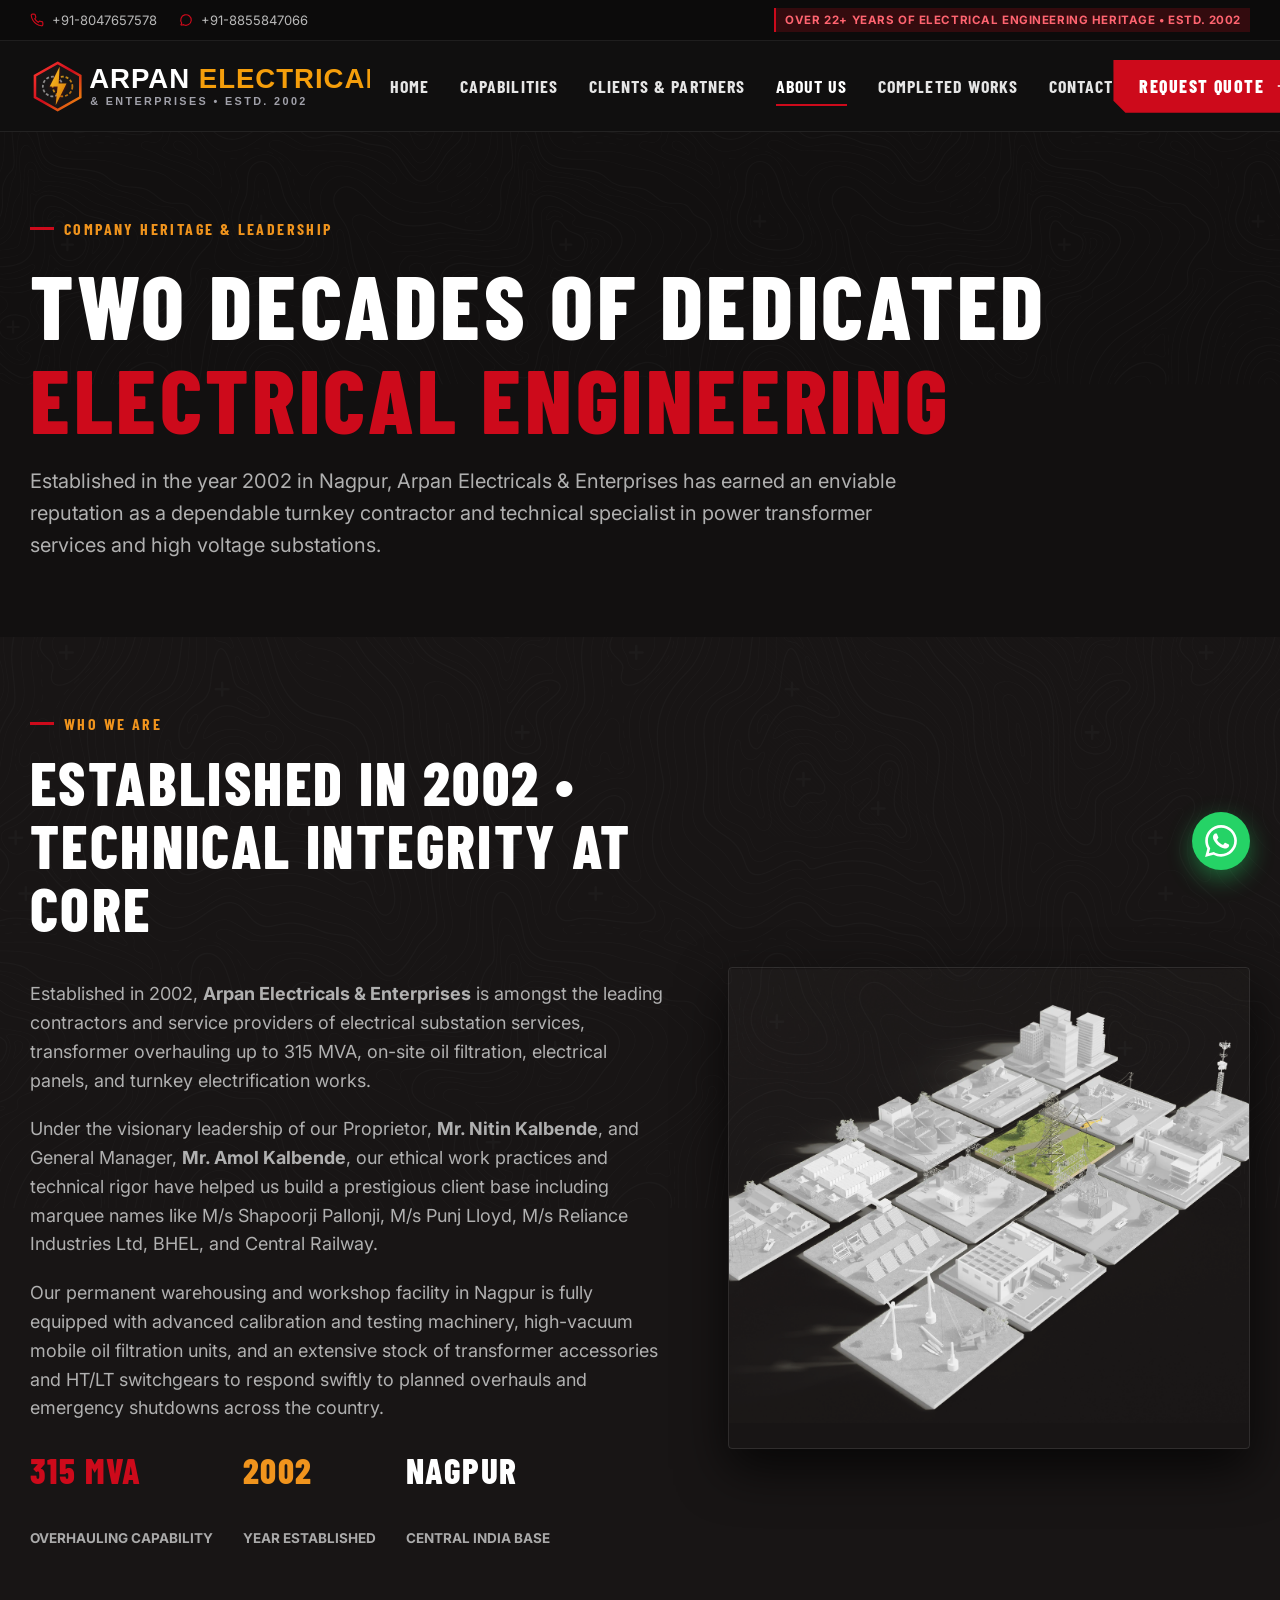
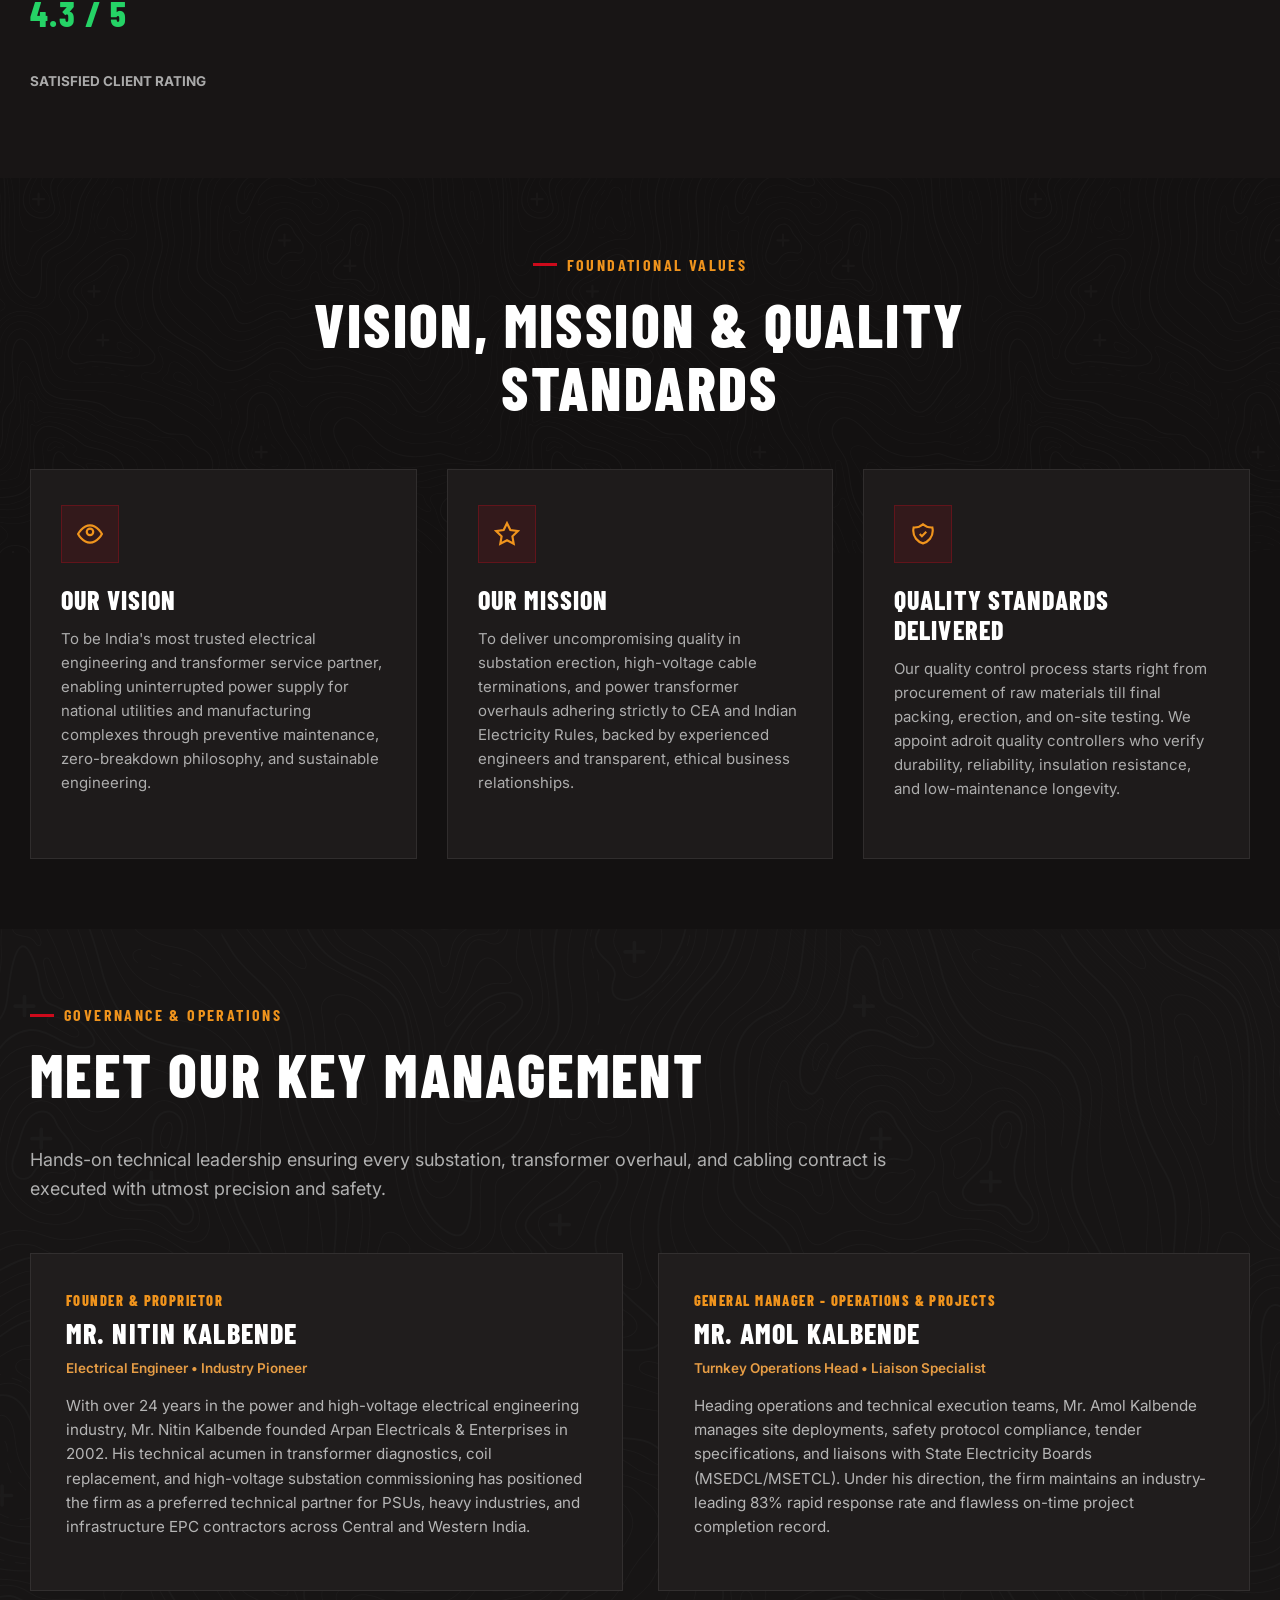
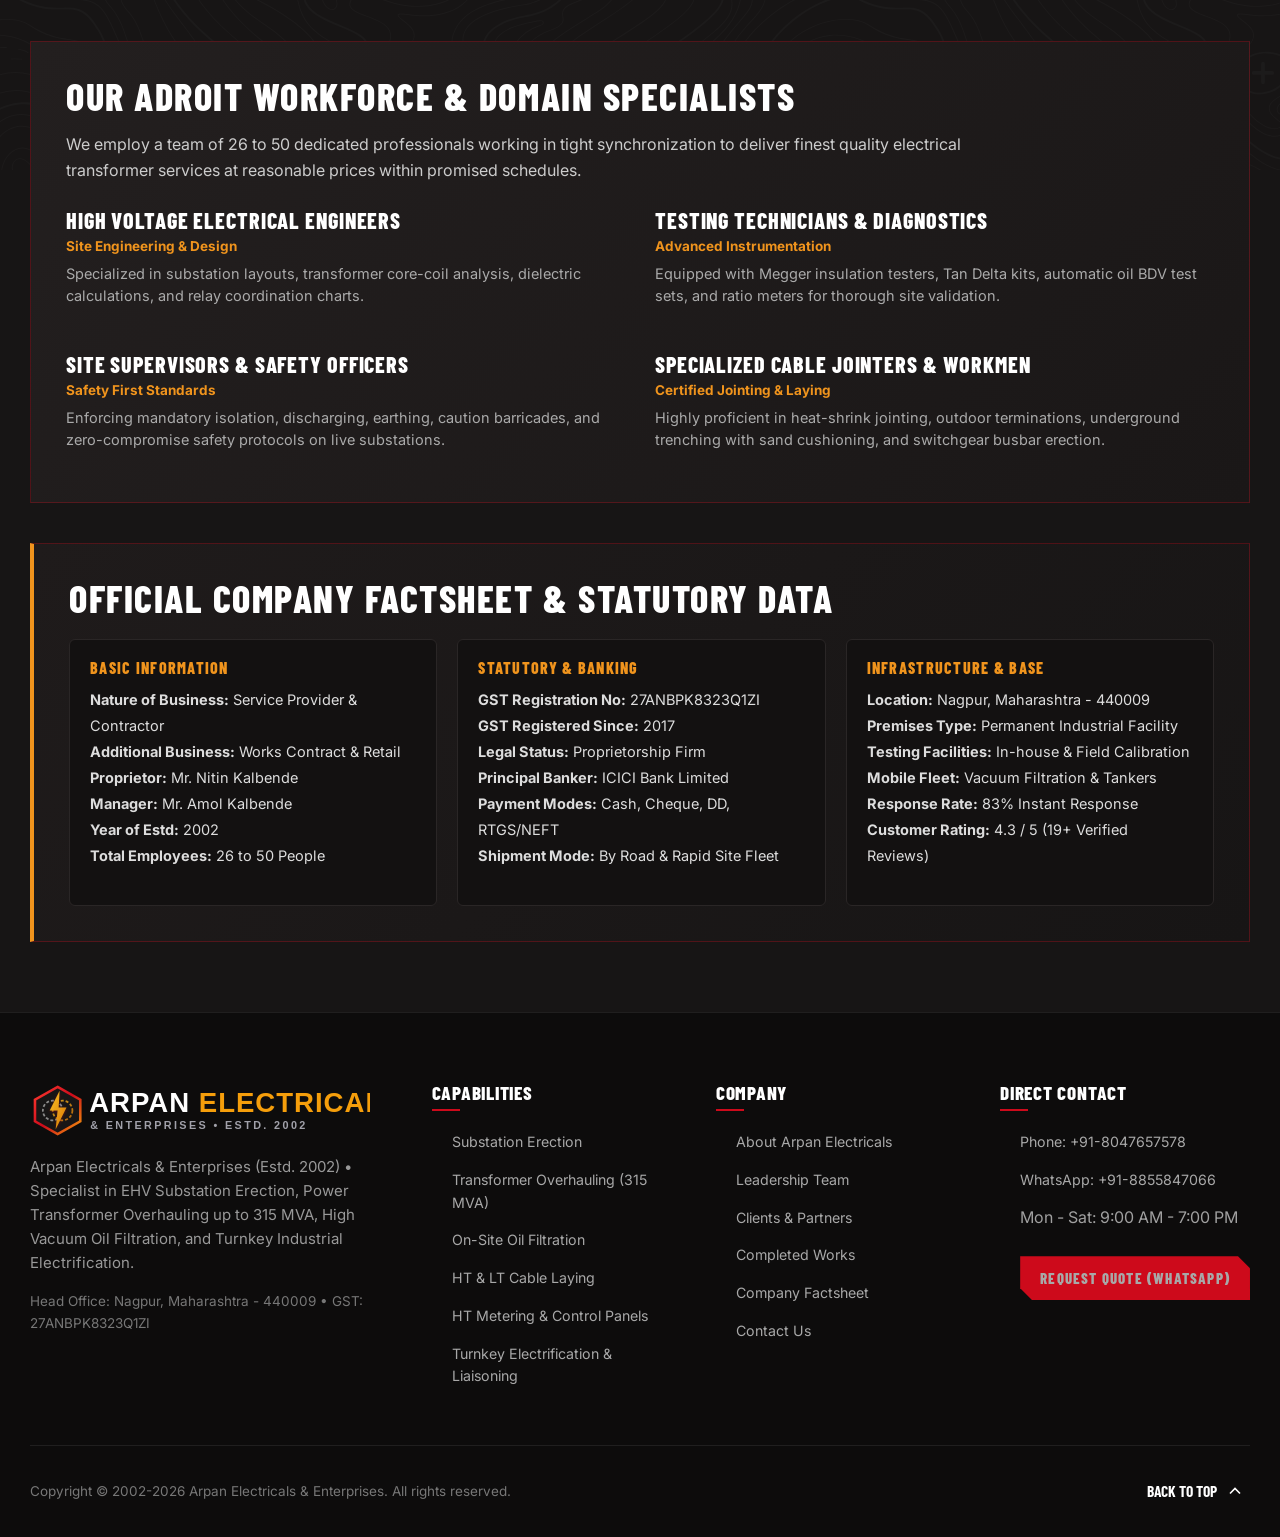
==== about.html @ 74ae99e0 "Production release: Arpan Electricals & Enterprises responsive website" ====
<!DOCTYPE html>
<html lang="en">
<head>
  <meta charset="UTF-8">
  <meta name="viewport" content="width=device-width, initial-scale=1.0">
  <title>About Us &amp; Leadership - ARPAN ELECTRICALS &amp; ENTERPRISES</title>
  <meta name="description" content="Learn about Arpan Electricals & Enterprises (Estd. 2002), our leadership led by Mr. Nitin Kalbende & Mr. Amol Kalbende, and over two decades of electrical substation & transformer engineering excellence.">
  <link rel="icon" type="image/png" sizes="32x32" href="assets/projects/cropped-favicon-32x32.png">

  <!-- Quanta Services Design System Stylesheets -->
  <link rel="stylesheet" href="_next/static/css/a41a6d3d1472bc70.css">
  <link rel="stylesheet" href="css/quanta-theme.css">
</head>
<body class="bg-dark">

  <!-- TOP BAR -->
  <div class="top-contact-bar">
    <div class="container top-bar-inner">
      <div class="top-bar-items">
        <span class="top-bar-item">
          <svg fill="none" stroke="currentColor" stroke-width="2" viewBox="0 0 24 24"><path d="M22 16.92v3a2 2 0 0 1-2.18 2 19.79 19.79 0 0 1-8.63-3.07 19.5 19.5 0 0 1-6-6 19.79 19.79 0 0 1-3.07-8.67A2 2 0 0 1 4.11 2h3a2 2 0 0 1 2 1.72 12.84 12.84 0 0 0 .7 2.81 2 2 0 0 1-.45 2.11L8.09 9.91a16 16 0 0 0 6 6l1.27-1.27a2 2 0 0 1 2.11-.45 12.84 12.84 0 0 0 2.81.7A2 2 0 0 1 22 16.92z"></path></svg>
          <a href="tel:+918047657578">+91-8047657578</a>
        </span>
        <span class="top-bar-item">
          <svg fill="none" stroke="currentColor" stroke-width="2" viewBox="0 0 24 24"><path d="M3 21l1.65-3.8a9 9 0 1 1 3.4 2.9L3 21"/></svg>
          <a href="https://wa.me/918855847066?text=Hello%20Arpan%20Electricals%20%26%20Enterprises%2C%20I%20would%20like%20to%20request%20an%20enquiry%20%2F%20quote%20for%20an%20Electrical%20Substation%20%2F%20Transformer%20project." target="_blank" rel="noopener noreferrer">+91-8855847066</a>
        </span>
      </div>
      <div>
        <span class="top-bar-badge">Over 22+ Years of Electrical Engineering Heritage &bull; Estd. 2002</span>
      </div>
    </div>
  </div>

  <!-- NAVBAR -->
  <header class="navbar">
    <div class="container navbar-content">
      <a href="index.html" class="site-logo" title="Arpan Electricals &amp; Enterprises">
        <img src="assets/logos/arpan-logo-white.svg?v=3" alt="Arpan Electricals Logo" height="54">
      </a>

      <ul class="nav-menu">
        <li><a href="index.html" class="nav-link">Home</a></li>
        <li><a href="capabilities.html" class="nav-link">Capabilities</a></li>
        <li><a href="companies.html" class="nav-link">Clients &amp; Partners</a></li>
        <li><a href="about.html" class="nav-link active">About Us</a></li>
        <li><a href="index.html#projects" class="nav-link">Completed Works</a></li>
        <li><a href="contact.html" class="nav-link">Contact</a></li>
      </ul>

      <div class="nav-actions">
        <a href="https://wa.me/918855847066?text=Hello%20Arpan%20Electricals%20%26%20Enterprises%2C%20I%20would%20like%20to%20request%20an%20enquiry%20%2F%20quote%20for%20an%20Electrical%20Substation%20%2F%20Transformer%20project." target="_blank" rel="noopener noreferrer" class="btn btn-primary" title="Request Quote on WhatsApp (+91-8855847066)">
          <span>Request Quote</span>
          <svg width="18" height="18" fill="none" stroke="currentColor" stroke-width="2" viewBox="0 0 24 24"><line x1="5" y1="12" x2="19" y2="12"></line><polyline points="12 5 19 12 12 19"></polyline></svg>
        </a>
        <button class="menu-toggle" aria-label="Toggle Mobile Menu">
          <svg width="24" height="24" fill="none" stroke="currentColor" stroke-width="2" viewBox="0 0 24 24"><line x1="3" y1="12" x2="21" y2="12"></line><line x1="3" y1="6" x2="21" y2="6"></line><line x1="3" y1="18" x2="21" y2="18"></line></svg>
        </button>
      </div>
    </div>
  </header>

  <!-- OFFCANVAS MOBILE DRAWER -->
  <div class="drawer-backdrop"></div>
  <aside class="mobile-drawer">
    <div class="drawer-header">
      <div class="site-logo">
        <img src="assets/logos/arpan-logo-white.svg?v=3" alt="Arpan Electricals Logo" height="44">
      </div>
      <button class="drawer-close" aria-label="Close menu">&times;</button>
    </div>
    <ul class="drawer-nav">
      <li><a href="index.html">Home</a></li>
      <li><a href="capabilities.html">Capabilities &amp; Services</a></li>
      <li><a href="companies.html">Clients &amp; Partners</a></li>
      <li><a href="about.html">About &amp; Leadership</a></li>
      <li><a href="index.html#projects">Completed Works</a></li>
      <li><a href="contact.html">Contact Us</a></li>
    </ul>
    <div style="margin-top: auto; padding-top: 2rem; border-top: 1px solid rgba(255,255,255,0.1);">
      <p style="color: #999; font-size: 1.4rem; margin-bottom: 1.5rem;">
        <strong>Headquarters:</strong><br>
        Nagpur, Maharashtra - 440009, India<br>
        GSTIN: 27ANBPK8323Q1ZI
      </p>
      <a href="tel:+918047657578" style="color: var(--theme-secondary); font-weight: 700; display: block; margin-bottom: 0.8rem;">
        Phone: +91-8047657578
      </a>
      <a href="https://wa.me/918855847066?text=Hello%20Arpan%20Electricals%20%26%20Enterprises%2C%20I%20would%20like%20to%20request%20an%20enquiry%20%2F%20quote%20for%20an%20Electrical%20Substation%20%2F%20Transformer%20project." target="_blank" rel="noopener noreferrer" style="color: #25d366; font-weight: 700; display: block; margin-bottom: 1.5rem;">
        WhatsApp: +91-8855847066
      </a>
      <a href="https://wa.me/918855847066?text=Hello%20Arpan%20Electricals%20%26%20Enterprises%2C%20I%20would%20like%20to%20request%20an%20enquiry%20%2F%20quote%20for%20an%20Electrical%20Substation%20%2F%20Transformer%20project." target="_blank" rel="noopener noreferrer" class="btn btn-primary" style="width: 100%;">Request Quote on WhatsApp</a>
    </div>
  </aside>

  <!-- ABOUT HERO (QUANTA CULTURE TEMPLATE) -->
  <section class="section topo topo-bottom" style="background-color: #121010; padding-top: 8rem; padding-bottom: 6rem;">
    <div class="container">
      <div class="section-pretitle">Company Heritage &amp; Leadership</div>
      <h1 class="h1" style="color: #fff; margin-bottom: 2rem;">
        TWO DECADES OF DEDICATED <span class="topo-text">ELECTRICAL ENGINEERING</span>
      </h1>
      <p class="section-description" style="max-width: 900px; font-size: 2rem;">
        Established in the year 2002 in Nagpur, Arpan Electricals &amp; Enterprises has earned an enviable reputation as a dependable turnkey contractor and technical specialist in power transformer services and high voltage substations.
      </p>
    </div>
  </section>

  <!-- STORY & PURPOSE -->
  <main>
    <section class="section topo lines-bg" style="background-color: #181515;">
      <div class="container feature-split-section">
        <div>
          <div class="section-pretitle">Who We Are</div>
          <h2 class="h2">ESTABLISHED IN 2002 &bull; TECHNICAL INTEGRITY AT CORE</h2>
          <p class="section-description" style="margin-bottom: 2rem;">
            Established in 2002, <strong>Arpan Electricals &amp; Enterprises</strong> is amongst the leading contractors and service providers of electrical substation services, transformer overhauling up to 315 MVA, on-site oil filtration, electrical panels, and turnkey electrification works.
          </p>
          <p class="section-description" style="margin-bottom: 2rem;">
            Under the visionary leadership of our Proprietor, <strong>Mr. Nitin Kalbende</strong>, and General Manager, <strong>Mr. Amol Kalbende</strong>, our ethical work practices and technical rigor have helped us build a prestigious client base including marquee names like M/s Shapoorji Pallonji, M/s Punj Lloyd, M/s Reliance Industries Ltd, BHEL, and Central Railway.
          </p>
          <p class="section-description" style="margin-bottom: 2rem;">
            Our permanent warehousing and workshop facility in Nagpur is fully equipped with advanced calibration and testing machinery, high-vacuum mobile oil filtration units, and an extensive stock of transformer accessories and HT/LT switchgears to respond swiftly to planned overhauls and emergency shutdowns across the country.
          </p>
          <div style="display:flex; gap:3rem; margin-top:3rem; flex-wrap:wrap;">
            <div>
              <h3 style="font-size:3.5rem; color:var(--theme-primary); font-family:var(--highlight-font); line-height:1;">315 MVA</h3>
              <p style="color:#aaa; font-size:1.35rem; text-transform:uppercase; font-weight:700;">Overhauling Capability</p>
            </div>
            <div>
              <h3 style="font-size:3.5rem; color:var(--theme-secondary); font-family:var(--highlight-font); line-height:1;">2002</h3>
              <p style="color:#aaa; font-size:1.35rem; text-transform:uppercase; font-weight:700;">Year Established</p>
            </div>
            <div>
              <h3 style="font-size:3.5rem; color:#fff; font-family:var(--highlight-font); line-height:1;">Nagpur</h3>
              <p style="color:#aaa; font-size:1.35rem; text-transform:uppercase; font-weight:700;">Central India Base</p>
            </div>
            <div>
              <h3 style="font-size:3.5rem; color:#25d366; font-family:var(--highlight-font); line-height:1;">4.3 / 5</h3>
              <p style="color:#aaa; font-size:1.35rem; text-transform:uppercase; font-weight:700;">Satisfied Client Rating</p>
            </div>
          </div>
        </div>

        <div class="feature-visual">
          <img src="_next/Quanta-3D-Renders-Web-Transmission-20240920-Half.webp" alt="High Voltage Transmission Grid 3D">
        </div>
      </div>
    </section>

    <!-- STRATEGIC VALUES -->
    <section class="section topo topo-right" style="background-color: #131111;">
      <div class="container">
        <div class="section-header text-center">
          <div class="section-pretitle">Foundational Values</div>
          <h2 class="h2">VISION, MISSION &amp; QUALITY STANDARDS</h2>
        </div>

        <div class="capabilities-grid" style="grid-template-columns: repeat(auto-fit, minmax(320px, 1fr));">
          <!-- Card 1 -->
          <div class="cap-card">
            <div>
              <div class="cap-card-icon">
                <svg fill="none" stroke="currentColor" stroke-width="2" viewBox="0 0 24 24"><path d="M1 12s4-8 11-8 11 8 11 8-4 8-11 8-11-8-11-8z"></path><circle cx="12" cy="10" r="3"></circle></svg>
              </div>
              <h3 class="cap-card-title">OUR VISION</h3>
              <p class="cap-card-desc">
                To be India's most trusted electrical engineering and transformer service partner, enabling uninterrupted power supply for national utilities and manufacturing complexes through preventive maintenance, zero-breakdown philosophy, and sustainable engineering.
              </p>
            </div>
          </div>

          <!-- Card 2 -->
          <div class="cap-card">
            <div>
              <div class="cap-card-icon">
                <svg fill="none" stroke="currentColor" stroke-width="2" viewBox="0 0 24 24"><polygon points="12 2 15.09 8.26 22 9.27 17 14.14 18.18 21.02 12 17.77 5.82 21.02 7 14.14 2 9.27 8.91 8.26 12 2"></polygon></svg>
              </div>
              <h3 class="cap-card-title">OUR MISSION</h3>
              <p class="cap-card-desc">
                To deliver uncompromising quality in substation erection, high-voltage cable terminations, and power transformer overhauls adhering strictly to CEA and Indian Electricity Rules, backed by experienced engineers and transparent, ethical business relationships.
              </p>
            </div>
          </div>

          <!-- Card 3 -->
          <div class="cap-card">
            <div>
              <div class="cap-card-icon">
                <svg fill="none" stroke="currentColor" stroke-width="2" viewBox="0 0 24 24"><path d="M9 12l2 2 4-4m5.618-4.016A11.955 11.955 0 0112 2.944a11.955 11.955 0 01-8.618 3.04A12.02 12.02 0 003 9c0 5.591 3.824 10.29 9 11.622 5.176-1.332 9-6.03 9-11.622 0-1.042-.133-2.052-.382-3.016z"></path></svg>
              </div>
              <h3 class="cap-card-title">QUALITY STANDARDS DELIVERED</h3>
              <p class="cap-card-desc">
                Our quality control process starts right from procurement of raw materials till final packing, erection, and on-site testing. We appoint adroit quality controllers who verify durability, reliability, insulation resistance, and low-maintenance longevity.
              </p>
            </div>
          </div>
        </div>
      </div>
    </section>

    <!-- MEET THE DIRECTORS & LEADERSHIP -->
    <section class="section topo lines-bg" id="leadership" style="background-color: #171515;">
      <div class="container">
        <div class="section-header">
          <div class="section-pretitle">Governance &amp; Operations</div>
          <h2 class="h2">MEET OUR KEY MANAGEMENT</h2>
          <p class="section-description">
            Hands-on technical leadership ensuring every substation, transformer overhaul, and cabling contract is executed with utmost precision and safety.
          </p>
        </div>

        <div class="leadership-grid">
          <!-- Leader 1 -->
          <div class="leader-card">
            <span class="leader-role">Founder &amp; Proprietor</span>
            <h3 class="leader-name">Mr. Nitin Kalbende</h3>
            <div class="leader-qualification">Electrical Engineer &bull; Industry Pioneer</div>
            <p class="leader-bio">
              With over 24 years in the power and high-voltage electrical engineering industry, Mr. Nitin Kalbende founded Arpan Electricals &amp; Enterprises in 2002. His technical acumen in transformer diagnostics, coil replacement, and high-voltage substation commissioning has positioned the firm as a preferred technical partner for PSUs, heavy industries, and infrastructure EPC contractors across Central and Western India.
            </p>
          </div>

          <!-- Leader 2 -->
          <div class="leader-card">
            <span class="leader-role">General Manager - Operations &amp; Projects</span>
            <h3 class="leader-name">Mr. Amol Kalbende</h3>
            <div class="leader-qualification">Turnkey Operations Head &bull; Liaison Specialist</div>
            <p class="leader-bio">
              Heading operations and technical execution teams, Mr. Amol Kalbende manages site deployments, safety protocol compliance, tender specifications, and liaisons with State Electricity Boards (MSEDCL/MSETCL). Under his direction, the firm maintains an industry-leading 83% rapid response rate and flawless on-time project completion record.
            </p>
          </div>
        </div>

        <!-- OUR MULTIDISCIPLINARY TEAM -->
        <div class="advisory-board-banner" style="margin-top: 5rem;">
          <h3 class="h3" style="color: #fff; margin-bottom: 1.5rem;">OUR ADROIT WORKFORCE &amp; DOMAIN SPECIALISTS</h3>
          <p style="color: #ccc; font-size: 1.6rem; max-width: 900px; margin-bottom: 2.5rem;">
            We employ a team of 26 to 50 dedicated professionals working in tight synchronization to deliver finest quality electrical transformer services at reasonable prices within promised schedules.
          </p>

          <div class="advisory-grid">
            <div class="advisory-item">
              <h4>High Voltage Electrical Engineers</h4>
              <span class="exp-badge">Site Engineering &amp; Design</span>
              <p>Specialized in substation layouts, transformer core-coil analysis, dielectric calculations, and relay coordination charts.</p>
            </div>

            <div class="advisory-item">
              <h4>Testing Technicians &amp; Diagnostics</h4>
              <span class="exp-badge">Advanced Instrumentation</span>
              <p>Equipped with Megger insulation testers, Tan Delta kits, automatic oil BDV test sets, and ratio meters for thorough site validation.</p>
            </div>

            <div class="advisory-item">
              <h4>Site Supervisors &amp; Safety Officers</h4>
              <span class="exp-badge">Safety First Standards</span>
              <p>Enforcing mandatory isolation, discharging, earthing, caution barricades, and zero-compromise safety protocols on live substations.</p>
            </div>

            <div class="advisory-item">
              <h4>Specialized Cable Jointers &amp; Workmen</h4>
              <span class="exp-badge">Certified Jointing &amp; Laying</span>
              <p>Highly proficient in heat-shrink jointing, outdoor terminations, underground trenching with sand cushioning, and switchgear busbar erection.</p>
            </div>
          </div>
        </div>

        <!-- FACTSHEET & STATUTORY PROFILE -->
        <div id="factsheet" class="advisory-board-banner" style="margin-top: 4rem; background: linear-gradient(135deg, #1f1b1b, #171515); border-left: 4px solid var(--theme-secondary);">
          <h3 class="h3" style="color: #fff; margin-bottom: 1.5rem;">OFFICIAL COMPANY FACTSHEET &amp; STATUTORY DATA</h3>
          
          <div style="display:grid; grid-template-columns: repeat(auto-fit, minmax(280px, 1fr)); gap:2rem; margin-top:2rem;">
            <div style="background:#131111; padding:2rem; border-radius:6px; border:1px solid #2a2626;">
              <h5 style="color:var(--theme-secondary); font-size:1.6rem; margin-bottom:1rem; text-transform:uppercase;">Basic Information</h5>
              <p style="color:#ddd; font-size:1.45rem; line-height:1.8;">
                <strong>Nature of Business:</strong> Service Provider &amp; Contractor<br>
                <strong>Additional Business:</strong> Works Contract &amp; Retail<br>
                <strong>Proprietor:</strong> Mr. Nitin Kalbende<br>
                <strong>Manager:</strong> Mr. Amol Kalbende<br>
                <strong>Year of Estd:</strong> 2002<br>
                <strong>Total Employees:</strong> 26 to 50 People
              </p>
            </div>

            <div style="background:#131111; padding:2rem; border-radius:6px; border:1px solid #2a2626;">
              <h5 style="color:var(--theme-secondary); font-size:1.6rem; margin-bottom:1rem; text-transform:uppercase;">Statutory &amp; Banking</h5>
              <p style="color:#ddd; font-size:1.45rem; line-height:1.8;">
                <strong>GST Registration No:</strong> 27ANBPK8323Q1ZI<br>
                <strong>GST Registered Since:</strong> 2017<br>
                <strong>Legal Status:</strong> Proprietorship Firm<br>
                <strong>Principal Banker:</strong> ICICI Bank Limited<br>
                <strong>Payment Modes:</strong> Cash, Cheque, DD, RTGS/NEFT<br>
                <strong>Shipment Mode:</strong> By Road &amp; Rapid Site Fleet
              </p>
            </div>

            <div style="background:#131111; padding:2rem; border-radius:6px; border:1px solid #2a2626;">
              <h5 style="color:var(--theme-secondary); font-size:1.6rem; margin-bottom:1rem; text-transform:uppercase;">Infrastructure &amp; Base</h5>
              <p style="color:#ddd; font-size:1.45rem; line-height:1.8;">
                <strong>Location:</strong> Nagpur, Maharashtra - 440009<br>
                <strong>Premises Type:</strong> Permanent Industrial Facility<br>
                <strong>Testing Facilities:</strong> In-house &amp; Field Calibration<br>
                <strong>Mobile Fleet:</strong> Vacuum Filtration &amp; Tankers<br>
                <strong>Response Rate:</strong> 83% Instant Response<br>
                <strong>Customer Rating:</strong> 4.3 / 5 (19+ Verified Reviews)
              </p>
            </div>
          </div>
        </div>
      </div>
    </section>
  </main>

  <!-- FOOTER -->
  <footer class="site-footer">
    <div class="container">
      <div class="footer-top">
        <div class="footer-brand">
          <a href="index.html" class="site-logo">
            <img src="assets/logos/arpan-logo-white.svg?v=3" alt="Arpan Electricals Logo" height="50">
          </a>
          <p>
            Arpan Electricals &amp; Enterprises (Estd. 2002) &bull; Specialist in EHV Substation Erection, Power Transformer Overhauling up to 315 MVA, High Vacuum Oil Filtration, and Turnkey Industrial Electrification.
          </p>
          <p style="margin-top: 1.5rem; color: #777; font-size: 1.35rem;">
            Head Office: Nagpur, Maharashtra - 440009 &bull; GST: 27ANBPK8323Q1ZI
          </p>
        </div>

        <div class="footer-col">
          <h4>Capabilities</h4>
          <ul class="footer-links">
            <li><a href="capabilities.html#substation-erection">Substation Erection</a></li>
            <li><a href="capabilities.html#transformer-overhauling">Transformer Overhauling (315 MVA)</a></li>
            <li><a href="capabilities.html#oil-filtration">On-Site Oil Filtration</a></li>
            <li><a href="capabilities.html#cable-services">HT &amp; LT Cable Laying</a></li>
            <li><a href="capabilities.html#control-panels">HT Metering &amp; Control Panels</a></li>
            <li><a href="capabilities.html#turnkey-electrification">Turnkey Electrification &amp; Liaisoning</a></li>
          </ul>
        </div>

        <div class="footer-col">
          <h4>Company</h4>
          <ul class="footer-links">
            <li><a href="about.html">About Arpan Electricals</a></li>
            <li><a href="about.html#leadership">Leadership Team</a></li>
            <li><a href="companies.html">Clients &amp; Partners</a></li>
            <li><a href="index.html#projects">Completed Works</a></li>
            <li><a href="about.html#factsheet">Company Factsheet</a></li>
            <li><a href="contact.html">Contact Us</a></li>
          </ul>
        </div>

        <div class="footer-col">
          <h4>Direct Contact</h4>
          <ul class="footer-links">
            <li><a href="tel:+918047657578">Phone: +91-8047657578</a></li>
            <li><a href="https://wa.me/918855847066?text=Hello%20Arpan%20Electricals%20%26%20Enterprises%2C%20I%20would%20like%20to%20request%20an%20enquiry%20%2F%20quote%20for%20an%20Electrical%20Substation%20%2F%20Transformer%20project." target="_blank" rel="noopener noreferrer">WhatsApp: +91-8855847066</a></li>
            <li><span>Mon - Sat: 9:00 AM - 7:00 PM</span></li>
            <li style="margin-top: 1.5rem;">
              <a href="https://wa.me/918855847066?text=Hello%20Arpan%20Electricals%20%26%20Enterprises%2C%20I%20would%20like%20to%20request%20an%20enquiry%20%2F%20quote%20for%20an%20Electrical%20Substation%20%2F%20Transformer%20project." target="_blank" rel="noopener noreferrer" class="btn btn-primary" style="padding: 1rem 2rem; font-size: 1.5rem;">Request Quote (WhatsApp)</a>
            </li>
          </ul>
        </div>
      </div>

      <div class="footer-bottom">
        <div>Copyright &copy; 2002-2026 Arpan Electricals &amp; Enterprises. All rights reserved.</div>
        <div class="back-to-top">
          <span>Back to Top</span>
          <svg width="20" height="20" fill="none" stroke="currentColor" stroke-width="2" viewBox="0 0 24 24"><polyline points="18 15 12 9 6 15"></polyline></svg>
        </div>
      </div>
    </div>
  </footer>

  <script src="js/main.js"></script>

  <!-- Floating WhatsApp Quick Connect -->
  <a href="https://wa.me/918855847066?text=Hello%20Arpan%20Electricals%20%26%20Enterprises%2C%20I%20would%20like%20to%20request%20an%20enquiry%20%2F%20quote%20for%20an%20Electrical%20Substation%20%2F%20Transformer%20project." target="_blank" rel="noopener noreferrer" class="floating-whatsapp" title="Chat on WhatsApp (+91-8855847066)" aria-label="Chat on WhatsApp">
    <svg width="32" height="32" viewBox="0 0 24 24" fill="#ffffff"><path d="M.057 24l1.687-6.163c-1.041-1.804-1.588-3.849-1.587-5.946.003-6.556 5.338-11.891 11.893-11.891 3.181.001 6.167 1.24 8.413 3.488 2.245 2.248 3.481 5.236 3.48 8.414-.003 6.557-5.338 11.892-11.893 11.892-1.99-.001-3.951-.5-5.688-1.448l-6.305 1.654zm6.597-3.807c1.676.995 3.276 1.591 5.392 1.592 5.448 0 9.886-4.434 9.889-9.885.002-5.462-4.415-9.89-9.881-9.892-5.452 0-9.887 4.434-9.889 9.884-.001 2.225.651 3.891 1.746 5.634l-.999 3.648 3.742-.981zm11.387-5.464c-.074-.124-.272-.198-.57-.347-.297-.149-1.758-.868-2.031-.967-.272-.099-.47-.149-.669.149-.198.297-.768.967-.941 1.165-.173.198-.347.223-.644.074-.297-.149-1.255-.462-2.39-1.475-.883-.788-1.48-1.761-1.653-2.059-.173-.297-.018-.458.13-.606.134-.133.297-.347.446-.521.151-.172.2-.296.3-.495.099-.198.05-.372-.025-.521-.075-.148-.669-1.611-.916-2.206-.242-.579-.487-.501-.669-.51l-.57-.01c-.198 0-.52.074-.792.372s-1.04 1.016-1.04 2.479 1.065 2.876 1.213 3.074c.149.198 2.095 3.2 5.076 4.487.709.306 1.263.489 1.694.626.712.226 1.36.194 1.872.118.571-.085 1.758-.719 2.006-1.413.248-.695.248-1.29.173-1.414z"/></svg>
  </a>

</body>
</html>
---- _next/static/css/a41a6d3d1472bc70.css ----
﻿#nprogress{pointer-events:none}#nprogress .bar{background:var(--theme-secondary);position:fixed;z-index:1031;top:0;left:0;width:100%;height:5px}#nprogress .peg{display:block;position:absolute;right:0;width:100px;height:100%;box-shadow:0 0 10px var(--theme-secondary),0 0 5px var(--theme-secondary);opacity:1;transform:rotate(3deg) translateY(-4px)}#nprogress .spinner{display:block;position:fixed;z-index:1031;top:15px;right:15px}#nprogress .spinner-icon{width:18px;height:18px;box-sizing:border-box;border-bottom:2px solid transparent;border-right:2px solid transparent;border-top:2px solid transparent;border-top-color:var(--theme-secondary);border-left:2px solid transparent;border-left-color:var(--theme-secondary);border-radius:50%;animation:nprogress-spinner .4s linear infinite}.nprogress-custom-parent{overflow:hidden;position:relative}.nprogress-custom-parent #nprogress .bar,.nprogress-custom-parent #nprogress .spinner{position:absolute}@keyframes nprogress-spinner{0%{transform:rotate(0deg)}to{transform:rotate(1turn)}}

/*! modern-normalize v2.0.0 | MIT License | https://github.com/sindresorhus/modern-normalize */*,:after,:before{box-sizing:border-box}html{font-family:system-ui,Segoe UI,Roboto,Helvetica,Arial,sans-serif,Apple Color Emoji,Segoe UI Emoji;line-height:1.15;-webkit-text-size-adjust:100%;-moz-tab-size:4;-o-tab-size:4;tab-size:4}body{margin:0}hr{height:0;color:inherit}abbr[title]{-webkit-text-decoration:underline dotted;text-decoration:underline dotted}b,strong{font-weight:bolder}code,kbd,pre,samp{font-family:ui-monospace,SFMono-Regular,Consolas,Liberation Mono,Menlo,monospace;font-size:1em}small{font-size:80%}sub,sup{font-size:75%;line-height:0;position:relative;vertical-align:baseline}sub{bottom:-.25em}sup{top:-.5em}table{text-indent:0;border-color:inherit}button,input,optgroup,select,textarea{font-family:inherit;font-size:100%;line-height:1.15;margin:0}button,select{text-transform:none}[type=button],[type=reset],[type=submit],button{-webkit-appearance:button}::-moz-focus-inner{border-style:none;padding:0}:-moz-focusring{outline:1px dotted ButtonText}:-moz-ui-invalid{box-shadow:none}legend{padding:0}progress{vertical-align:baseline}::-webkit-inner-spin-button,::-webkit-outer-spin-button{height:auto}[type=search]{-webkit-appearance:textfield;outline-offset:-2px}::-webkit-search-decoration{-webkit-appearance:none}::-webkit-file-upload-button{-webkit-appearance:button;font:inherit}summary{display:list-item}:root{--wp-admin-theme-color:#007cba;--wp-admin-theme-color--rgb:0,124,186;--wp-admin-theme-color-darker-10:#006ba1;--wp-admin-theme-color-darker-10--rgb:0,107,161;--wp-admin-theme-color-darker-20:#005a87;--wp-admin-theme-color-darker-20--rgb:0,90,135;--wp-admin-border-width-focus:2px;--wp-block-synced-color:#7a00df;--wp-block-synced-color--rgb:122,0,223}@media(-webkit-min-device-pixel-ratio:2),(min-resolution:192dpi){:root{--wp-admin-border-width-focus:1.5px}}.wp-block-archives{box-sizing:border-box}.wp-block-archives-dropdown label{display:block}.wp-block-avatar{line-height:0}.wp-block-avatar,.wp-block-avatar img{box-sizing:border-box}.wp-block-avatar.aligncenter{text-align:center}.wp-block-audio{box-sizing:border-box}.wp-block-audio figcaption{margin-top:.5em;margin-bottom:1em}.wp-block-audio audio{width:100%;min-width:300px}.wp-block-button__link{cursor:pointer;display:inline-block;text-align:center;word-break:break-word;box-sizing:border-box}.wp-block-button__link.aligncenter{text-align:center}.wp-block-button__link.alignright{text-align:right}:where(.wp-block-button__link){box-shadow:none;text-decoration:none;border-radius:9999px;padding:calc(.667em + 2px) calc(1.333em + 2px)}.wp-block-button[style*=text-decoration] .wp-block-button__link{text-decoration:inherit}.wp-block-buttons>.wp-block-button.has-custom-width{max-width:none}.wp-block-buttons>.wp-block-button.has-custom-width .wp-block-button__link{width:100%}.wp-block-buttons>.wp-block-button.has-custom-font-size .wp-block-button__link{font-size:inherit}.wp-block-buttons>.wp-block-button.wp-block-button__width-25{width:calc(25% - .5em*.75);width:calc(25% - var(--wp--style--block-gap, .5em)*.75)}.wp-block-buttons>.wp-block-button.wp-block-button__width-50{width:calc(50% - .5em*.5);width:calc(50% - var(--wp--style--block-gap, .5em)*.5)}.wp-block-buttons>.wp-block-button.wp-block-button__width-75{width:calc(75% - .5em*.25);width:calc(75% - var(--wp--style--block-gap, .5em)*.25)}.wp-block-buttons>.wp-block-button.wp-block-button__width-100{width:100%;flex-basis:100%}.wp-block-buttons.is-vertical>.wp-block-button.wp-block-button__width-25{width:25%}.wp-block-buttons.is-vertical>.wp-block-button.wp-block-button__width-50{width:50%}.wp-block-buttons.is-vertical>.wp-block-button.wp-block-button__width-75{width:75%}.wp-block-button.is-style-squared,.wp-block-button__link.wp-block-button.is-style-squared{border-radius:0}.wp-block-button.no-border-radius,.wp-block-button__link.no-border-radius{border-radius:0!important}.wp-block-button .wp-block-button__link.is-style-outline,.wp-block-button.is-style-outline>.wp-block-button__link{border:2px solid;padding:.667em 1.333em}.wp-block-button .wp-block-button__link.is-style-outline:not(.has-text-color),.wp-block-button.is-style-outline>.wp-block-button__link:not(.has-text-color){color:currentColor}.wp-block-button .wp-block-button__link.is-style-outline:not(.has-background),.wp-block-button.is-style-outline>.wp-block-button__link:not(.has-background){background-color:transparent;background-image:none}.wp-block-button .wp-block-button__link:where(.has-border-color){border-width:initial}.wp-block-button .wp-block-button__link:where([style*=border-top-color]){border-top-width:medium}.wp-block-button .wp-block-button__link:where([style*=border-right-color]){border-right-width:medium}.wp-block-button .wp-block-button__link:where([style*=border-bottom-color]){border-bottom-width:medium}.wp-block-button .wp-block-button__link:where([style*=border-left-color]){border-left-width:medium}.wp-block-button .wp-block-button__link:where([style*=border-style]){border-width:initial}.wp-block-button .wp-block-button__link:where([style*=border-top-style]){border-top-width:medium}.wp-block-button .wp-block-button__link:where([style*=border-right-style]){border-right-width:medium}.wp-block-button .wp-block-button__link:where([style*=border-bottom-style]){border-bottom-width:medium}.wp-block-button .wp-block-button__link:where([style*=border-left-style]){border-left-width:medium}.wp-block-buttons.is-vertical{flex-direction:column}.wp-block-buttons.is-vertical>.wp-block-button:last-child{margin-bottom:0}.wp-block-buttons>.wp-block-button{display:inline-block;margin:0}.wp-block-buttons.is-content-justification-left{justify-content:flex-start}.wp-block-buttons.is-content-justification-left.is-vertical{align-items:flex-start}.wp-block-buttons.is-content-justification-center{justify-content:center}.wp-block-buttons.is-content-justification-center.is-vertical{align-items:center}.wp-block-buttons.is-content-justification-right{justify-content:flex-end}.wp-block-buttons.is-content-justification-right.is-vertical{align-items:flex-end}.wp-block-buttons.is-content-justification-space-between{justify-content:space-between}.wp-block-buttons.aligncenter{text-align:center}.wp-block-buttons:not(.is-content-justification-space-between,.is-content-justification-right,.is-content-justification-left,.is-content-justification-center) .wp-block-button.aligncenter{margin-left:auto;margin-right:auto;width:100%}.wp-block-buttons[style*=text-decoration] .wp-block-button,.wp-block-buttons[style*=text-decoration] .wp-block-button__link{text-decoration:inherit}.wp-block-buttons.has-custom-font-size .wp-block-button__link{font-size:inherit}.wp-block-button.aligncenter,.wp-block-calendar{text-align:center}.wp-block-calendar td,.wp-block-calendar th{padding:.25em;border:1px solid}.wp-block-calendar th{font-weight:400}.wp-block-calendar caption{background-color:inherit}.wp-block-calendar table{width:100%;border-collapse:collapse}.wp-block-calendar table:where(:not(.has-text-color)){color:#40464d}.wp-block-calendar table:where(:not(.has-text-color)) td,.wp-block-calendar table:where(:not(.has-text-color)) th{border-color:#ddd}.wp-block-calendar table.has-background th{background-color:inherit}.wp-block-calendar table.has-text-color th{color:inherit}:where(.wp-block-calendar table:not(.has-background) th){background:#ddd}.wp-block-categories{box-sizing:border-box}.wp-block-categories.alignleft{margin-right:2em}.wp-block-categories.alignright{margin-left:2em}.wp-block-categories.wp-block-categories-dropdown.aligncenter{text-align:center}.wp-block-code{box-sizing:border-box}.wp-block-code code{display:block;font-family:inherit;overflow-wrap:break-word;white-space:pre-wrap}.wp-block-columns{display:flex;box-sizing:border-box;flex-wrap:wrap!important;align-items:normal!important}@media(min-width:782px){.wp-block-columns{flex-wrap:nowrap!important}}.wp-block-columns.are-vertically-aligned-top{align-items:flex-start}.wp-block-columns.are-vertically-aligned-center{align-items:center}.wp-block-columns.are-vertically-aligned-bottom{align-items:flex-end}@media(max-width:781px){.wp-block-columns:not(.is-not-stacked-on-mobile)>.wp-block-column{flex-basis:100%!important}}@media(min-width:782px){.wp-block-columns:not(.is-not-stacked-on-mobile)>.wp-block-column{flex-basis:0;flex-grow:1}.wp-block-columns:not(.is-not-stacked-on-mobile)>.wp-block-column[style*=flex-basis]{flex-grow:0}}.wp-block-columns.is-not-stacked-on-mobile{flex-wrap:nowrap!important}.wp-block-columns.is-not-stacked-on-mobile>.wp-block-column{flex-basis:0;flex-grow:1}.wp-block-columns.is-not-stacked-on-mobile>.wp-block-column[style*=flex-basis]{flex-grow:0}:where(.wp-block-columns){margin-bottom:1.75em}:where(.wp-block-columns.has-background){padding:1.25em 2.375em}.wp-block-column{flex-grow:1;min-width:0;word-break:break-word;overflow-wrap:break-word}.wp-block-column.is-vertically-aligned-top{align-self:flex-start}.wp-block-column.is-vertically-aligned-center{align-self:center}.wp-block-column.is-vertically-aligned-bottom{align-self:flex-end}.wp-block-column.is-vertically-aligned-stretch{align-self:stretch}.wp-block-column.is-vertically-aligned-bottom,.wp-block-column.is-vertically-aligned-center,.wp-block-column.is-vertically-aligned-top{width:100%}.wp-block-post-comments{box-sizing:border-box}.wp-block-post-comments .alignleft{float:left}.wp-block-post-comments .alignright{float:right}.wp-block-post-comments .navigation:after{content:"";display:table;clear:both}.wp-block-post-comments .commentlist{clear:both;list-style:none;margin:0;padding:0}.wp-block-post-comments .commentlist .comment{min-height:2.25em;padding-left:3.25em}.wp-block-post-comments .commentlist .comment p{font-size:1em;line-height:1.8;margin:1em 0}.wp-block-post-comments .commentlist .children{list-style:none;margin:0;padding:0}.wp-block-post-comments .comment-author{line-height:1.5}.wp-block-post-comments .comment-author .avatar{border-radius:1.5em;display:block;float:left;height:2.5em;margin-top:.5em;margin-right:.75em;width:2.5em}.wp-block-post-comments .comment-author cite{font-style:normal}.wp-block-post-comments .comment-meta{font-size:.875em;line-height:1.5}.wp-block-post-comments .comment-meta b{font-weight:400}.wp-block-post-comments .comment-meta .comment-awaiting-moderation{margin-top:1em;margin-bottom:1em;display:block}.wp-block-post-comments .comment-body .commentmetadata{font-size:.875em}.wp-block-post-comments .comment-form-author label,.wp-block-post-comments .comment-form-comment label,.wp-block-post-comments .comment-form-email label,.wp-block-post-comments .comment-form-url label{display:block;margin-bottom:.25em}.wp-block-post-comments .comment-form input:not([type=submit]):not([type=checkbox]),.wp-block-post-comments .comment-form textarea{display:block;box-sizing:border-box;width:100%}.wp-block-post-comments .comment-form-cookies-consent{display:flex;gap:.25em}.wp-block-post-comments .comment-form-cookies-consent #wp-comment-cookies-consent{margin-top:.35em}.wp-block-post-comments .comment-reply-title{margin-bottom:0}.wp-block-post-comments .comment-reply-title :where(small){font-size:smaller;font-size:var(--wp--preset--font-size--medium,smaller);margin-left:.5em}.wp-block-post-comments .reply{font-size:.875em;margin-bottom:1.4em}.wp-block-post-comments input:not([type=submit]),.wp-block-post-comments textarea{border:1px solid #949494;font-size:1em;font-family:inherit}.wp-block-post-comments input:not([type=submit]):not([type=checkbox]),.wp-block-post-comments textarea{padding:calc(.667em + 2px)}:where(.wp-block-post-comments input[type=submit]){border:none}.wp-block-comments-pagination>.wp-block-comments-pagination-next,.wp-block-comments-pagination>.wp-block-comments-pagination-numbers,.wp-block-comments-pagination>.wp-block-comments-pagination-previous{margin-right:.5em;margin-bottom:.5em}.wp-block-comments-pagination>.wp-block-comments-pagination-next:last-child,.wp-block-comments-pagination>.wp-block-comments-pagination-numbers:last-child,.wp-block-comments-pagination>.wp-block-comments-pagination-previous:last-child{margin-right:0}.wp-block-comments-pagination .wp-block-comments-pagination-previous-arrow{margin-right:1ch;display:inline-block}.wp-block-comments-pagination .wp-block-comments-pagination-previous-arrow:not(.is-arrow-chevron){transform:scaleX(1)}.wp-block-comments-pagination .wp-block-comments-pagination-next-arrow{margin-left:1ch;display:inline-block}.wp-block-comments-pagination .wp-block-comments-pagination-next-arrow:not(.is-arrow-chevron){transform:scaleX(1)}.wp-block-comments-pagination.aligncenter{justify-content:center}.wp-block-comment-template{box-sizing:border-box;margin-bottom:0;max-width:100%;list-style:none;padding:0}.wp-block-comment-template li{clear:both}.wp-block-comment-template ol{margin-bottom:0;max-width:100%;list-style:none;padding-left:2rem}.wp-block-comment-template.alignleft{float:left}.wp-block-comment-template.aligncenter{margin-left:auto;margin-right:auto;width:-moz-fit-content;width:fit-content}.wp-block-comment-template.alignright{float:right}.wp-block-cover,.wp-block-cover-image{position:relative;background-position:50%;min-height:430px;display:flex;justify-content:center;align-items:center;padding:1em;overflow:hidden;overflow:clip;box-sizing:border-box}.wp-block-cover .has-background-dim:not([class*=-background-color]),.wp-block-cover-image .has-background-dim:not([class*=-background-color]),.wp-block-cover-image.has-background-dim:not([class*=-background-color]),.wp-block-cover.has-background-dim:not([class*=-background-color]){background-color:#000}.wp-block-cover .has-background-dim.has-background-gradient,.wp-block-cover-image .has-background-dim.has-background-gradient{background-color:transparent}.wp-block-cover-image.has-background-dim:before,.wp-block-cover.has-background-dim:before{content:"";background-color:inherit}.wp-block-cover .wp-block-cover__background,.wp-block-cover .wp-block-cover__gradient-background,.wp-block-cover-image .wp-block-cover__background,.wp-block-cover-image .wp-block-cover__gradient-background,.wp-block-cover-image.has-background-dim:not(.has-background-gradient):before,.wp-block-cover.has-background-dim:not(.has-background-gradient):before{position:absolute;top:0;left:0;bottom:0;right:0;z-index:1;opacity:.5}.wp-block-cover-image.has-background-dim.has-background-dim-10 .wp-block-cover__background,.wp-block-cover-image.has-background-dim.has-background-dim-10 .wp-block-cover__gradient-background,.wp-block-cover-image.has-background-dim.has-background-dim-10:not(.has-background-gradient):before,.wp-block-cover.has-background-dim.has-background-dim-10 .wp-block-cover__background,.wp-block-cover.has-background-dim.has-background-dim-10 .wp-block-cover__gradient-background,.wp-block-cover.has-background-dim.has-background-dim-10:not(.has-background-gradient):before{opacity:.1}.wp-block-cover-image.has-background-dim.has-background-dim-20 .wp-block-cover__background,.wp-block-cover-image.has-background-dim.has-background-dim-20 .wp-block-cover__gradient-background,.wp-block-cover-image.has-background-dim.has-background-dim-20:not(.has-background-gradient):before,.wp-block-cover.has-background-dim.has-background-dim-20 .wp-block-cover__background,.wp-block-cover.has-background-dim.has-background-dim-20 .wp-block-cover__gradient-background,.wp-block-cover.has-background-dim.has-background-dim-20:not(.has-background-gradient):before{opacity:.2}.wp-block-cover-image.has-background-dim.has-background-dim-30 .wp-block-cover__background,.wp-block-cover-image.has-background-dim.has-background-dim-30 .wp-block-cover__gradient-background,.wp-block-cover-image.has-background-dim.has-background-dim-30:not(.has-background-gradient):before,.wp-block-cover.has-background-dim.has-background-dim-30 .wp-block-cover__background,.wp-block-cover.has-background-dim.has-background-dim-30 .wp-block-cover__gradient-background,.wp-block-cover.has-background-dim.has-background-dim-30:not(.has-background-gradient):before{opacity:.3}.wp-block-cover-image.has-background-dim.has-background-dim-40 .wp-block-cover__background,.wp-block-cover-image.has-background-dim.has-background-dim-40 .wp-block-cover__gradient-background,.wp-block-cover-image.has-background-dim.has-background-dim-40:not(.has-background-gradient):before,.wp-block-cover.has-background-dim.has-background-dim-40 .wp-block-cover__background,.wp-block-cover.has-background-dim.has-background-dim-40 .wp-block-cover__gradient-background,.wp-block-cover.has-background-dim.has-background-dim-40:not(.has-background-gradient):before{opacity:.4}.wp-block-cover-image.has-background-dim.has-background-dim-50 .wp-block-cover__background,.wp-block-cover-image.has-background-dim.has-background-dim-50 .wp-block-cover__gradient-background,.wp-block-cover-image.has-background-dim.has-background-dim-50:not(.has-background-gradient):before,.wp-block-cover.has-background-dim.has-background-dim-50 .wp-block-cover__background,.wp-block-cover.has-background-dim.has-background-dim-50 .wp-block-cover__gradient-background,.wp-block-cover.has-background-dim.has-background-dim-50:not(.has-background-gradient):before{opacity:.5}.wp-block-cover-image.has-background-dim.has-background-dim-60 .wp-block-cover__background,.wp-block-cover-image.has-background-dim.has-background-dim-60 .wp-block-cover__gradient-background,.wp-block-cover-image.has-background-dim.has-background-dim-60:not(.has-background-gradient):before,.wp-block-cover.has-background-dim.has-background-dim-60 .wp-block-cover__background,.wp-block-cover.has-background-dim.has-background-dim-60 .wp-block-cover__gradient-background,.wp-block-cover.has-background-dim.has-background-dim-60:not(.has-background-gradient):before{opacity:.6}.wp-block-cover-image.has-background-dim.has-background-dim-70 .wp-block-cover__background,.wp-block-cover-image.has-background-dim.has-background-dim-70 .wp-block-cover__gradient-background,.wp-block-cover-image.has-background-dim.has-background-dim-70:not(.has-background-gradient):before,.wp-block-cover.has-background-dim.has-background-dim-70 .wp-block-cover__background,.wp-block-cover.has-background-dim.has-background-dim-70 .wp-block-cover__gradient-background,.wp-block-cover.has-background-dim.has-background-dim-70:not(.has-background-gradient):before{opacity:.7}.wp-block-cover-image.has-background-dim.has-background-dim-80 .wp-block-cover__background,.wp-block-cover-image.has-background-dim.has-background-dim-80 .wp-block-cover__gradient-background,.wp-block-cover-image.has-background-dim.has-background-dim-80:not(.has-background-gradient):before,.wp-block-cover.has-background-dim.has-background-dim-80 .wp-block-cover__background,.wp-block-cover.has-background-dim.has-background-dim-80 .wp-block-cover__gradient-background,.wp-block-cover.has-background-dim.has-background-dim-80:not(.has-background-gradient):before{opacity:.8}.wp-block-cover-image.has-background-dim.has-background-dim-90 .wp-block-cover__background,.wp-block-cover-image.has-background-dim.has-background-dim-90 .wp-block-cover__gradient-background,.wp-block-cover-image.has-background-dim.has-background-dim-90:not(.has-background-gradient):before,.wp-block-cover.has-background-dim.has-background-dim-90 .wp-block-cover__background,.wp-block-cover.has-background-dim.has-background-dim-90 .wp-block-cover__gradient-background,.wp-block-cover.has-background-dim.has-background-dim-90:not(.has-background-gradient):before{opacity:.9}.wp-block-cover-image.has-background-dim.has-background-dim-100 .wp-block-cover__background,.wp-block-cover-image.has-background-dim.has-background-dim-100 .wp-block-cover__gradient-background,.wp-block-cover-image.has-background-dim.has-background-dim-100:not(.has-background-gradient):before,.wp-block-cover.has-background-dim.has-background-dim-100 .wp-block-cover__background,.wp-block-cover.has-background-dim.has-background-dim-100 .wp-block-cover__gradient-background,.wp-block-cover.has-background-dim.has-background-dim-100:not(.has-background-gradient):before{opacity:1}.wp-block-cover .wp-block-cover__background.has-background-dim.has-background-dim-0,.wp-block-cover .wp-block-cover__gradient-background.has-background-dim.has-background-dim-0,.wp-block-cover-image .wp-block-cover__background.has-background-dim.has-background-dim-0,.wp-block-cover-image .wp-block-cover__gradient-background.has-background-dim.has-background-dim-0{opacity:0}.wp-block-cover .wp-block-cover__background.has-background-dim.has-background-dim-10,.wp-block-cover .wp-block-cover__gradient-background.has-background-dim.has-background-dim-10,.wp-block-cover-image .wp-block-cover__background.has-background-dim.has-background-dim-10,.wp-block-cover-image .wp-block-cover__gradient-background.has-background-dim.has-background-dim-10{opacity:.1}.wp-block-cover .wp-block-cover__background.has-background-dim.has-background-dim-20,.wp-block-cover .wp-block-cover__gradient-background.has-background-dim.has-background-dim-20,.wp-block-cover-image .wp-block-cover__background.has-background-dim.has-background-dim-20,.wp-block-cover-image .wp-block-cover__gradient-background.has-background-dim.has-background-dim-20{opacity:.2}.wp-block-cover .wp-block-cover__background.has-background-dim.has-background-dim-30,.wp-block-cover .wp-block-cover__gradient-background.has-background-dim.has-background-dim-30,.wp-block-cover-image .wp-block-cover__background.has-background-dim.has-background-dim-30,.wp-block-cover-image .wp-block-cover__gradient-background.has-background-dim.has-background-dim-30{opacity:.3}.wp-block-cover .wp-block-cover__background.has-background-dim.has-background-dim-40,.wp-block-cover .wp-block-cover__gradient-background.has-background-dim.has-background-dim-40,.wp-block-cover-image .wp-block-cover__background.has-background-dim.has-background-dim-40,.wp-block-cover-image .wp-block-cover__gradient-background.has-background-dim.has-background-dim-40{opacity:.4}.wp-block-cover .wp-block-cover__background.has-background-dim.has-background-dim-50,.wp-block-cover .wp-block-cover__gradient-background.has-background-dim.has-background-dim-50,.wp-block-cover-image .wp-block-cover__background.has-background-dim.has-background-dim-50,.wp-block-cover-image .wp-block-cover__gradient-background.has-background-dim.has-background-dim-50{opacity:.5}.wp-block-cover .wp-block-cover__background.has-background-dim.has-background-dim-60,.wp-block-cover .wp-block-cover__gradient-background.has-background-dim.has-background-dim-60,.wp-block-cover-image .wp-block-cover__background.has-background-dim.has-background-dim-60,.wp-block-cover-image .wp-block-cover__gradient-background.has-background-dim.has-background-dim-60{opacity:.6}.wp-block-cover .wp-block-cover__background.has-background-dim.has-background-dim-70,.wp-block-cover .wp-block-cover__gradient-background.has-background-dim.has-background-dim-70,.wp-block-cover-image .wp-block-cover__background.has-background-dim.has-background-dim-70,.wp-block-cover-image .wp-block-cover__gradient-background.has-background-dim.has-background-dim-70{opacity:.7}.wp-block-cover .wp-block-cover__background.has-background-dim.has-background-dim-80,.wp-block-cover .wp-block-cover__gradient-background.has-background-dim.has-background-dim-80,.wp-block-cover-image .wp-block-cover__background.has-background-dim.has-background-dim-80,.wp-block-cover-image .wp-block-cover__gradient-background.has-background-dim.has-background-dim-80{opacity:.8}.wp-block-cover .wp-block-cover__background.has-background-dim.has-background-dim-90,.wp-block-cover .wp-block-cover__gradient-background.has-background-dim.has-background-dim-90,.wp-block-cover-image .wp-block-cover__background.has-background-dim.has-background-dim-90,.wp-block-cover-image .wp-block-cover__gradient-background.has-background-dim.has-background-dim-90{opacity:.9}.wp-block-cover .wp-block-cover__background.has-background-dim.has-background-dim-100,.wp-block-cover .wp-block-cover__gradient-background.has-background-dim.has-background-dim-100,.wp-block-cover-image .wp-block-cover__background.has-background-dim.has-background-dim-100,.wp-block-cover-image .wp-block-cover__gradient-background.has-background-dim.has-background-dim-100{opacity:1}.wp-block-cover-image.alignleft,.wp-block-cover-image.alignright,.wp-block-cover.alignleft,.wp-block-cover.alignright{max-width:420px;width:100%}.wp-block-cover-image:after,.wp-block-cover:after{display:block;content:"";font-size:0;min-height:inherit}@supports(position:sticky){.wp-block-cover-image:after,.wp-block-cover:after{content:none}}.wp-block-cover-image.aligncenter,.wp-block-cover-image.alignleft,.wp-block-cover-image.alignright,.wp-block-cover.aligncenter,.wp-block-cover.alignleft,.wp-block-cover.alignright{display:flex}.wp-block-cover .wp-block-cover__inner-container,.wp-block-cover-image .wp-block-cover__inner-container{width:100%;z-index:1;color:inherit}.wp-block-cover h1:not(.has-text-color),.wp-block-cover h2:not(.has-text-color),.wp-block-cover h3:not(.has-text-color),.wp-block-cover h4:not(.has-text-color),.wp-block-cover h5:not(.has-text-color),.wp-block-cover h6:not(.has-text-color),.wp-block-cover p:not(.has-text-color),.wp-block-cover-image h1:not(.has-text-color),.wp-block-cover-image h2:not(.has-text-color),.wp-block-cover-image h3:not(.has-text-color),.wp-block-cover-image h4:not(.has-text-color),.wp-block-cover-image h5:not(.has-text-color),.wp-block-cover-image h6:not(.has-text-color),.wp-block-cover-image p:not(.has-text-color){color:inherit}.wp-block-cover-image.is-position-top-left,.wp-block-cover.is-position-top-left{align-items:flex-start;justify-content:flex-start}.wp-block-cover-image.is-position-top-center,.wp-block-cover.is-position-top-center{align-items:flex-start;justify-content:center}.wp-block-cover-image.is-position-top-right,.wp-block-cover.is-position-top-right{align-items:flex-start;justify-content:flex-end}.wp-block-cover-image.is-position-center-left,.wp-block-cover.is-position-center-left{align-items:center;justify-content:flex-start}.wp-block-cover-image.is-position-center-center,.wp-block-cover.is-position-center-center{align-items:center;justify-content:center}.wp-block-cover-image.is-position-center-right,.wp-block-cover.is-position-center-right{align-items:center;justify-content:flex-end}.wp-block-cover-image.is-position-bottom-left,.wp-block-cover.is-position-bottom-left{align-items:flex-end;justify-content:flex-start}.wp-block-cover-image.is-position-bottom-center,.wp-block-cover.is-position-bottom-center{align-items:flex-end;justify-content:center}.wp-block-cover-image.is-position-bottom-right,.wp-block-cover.is-position-bottom-right{align-items:flex-end;justify-content:flex-end}.wp-block-cover-image.has-custom-content-position.has-custom-content-position .wp-block-cover__inner-container,.wp-block-cover.has-custom-content-position.has-custom-content-position .wp-block-cover__inner-container{margin:0}.wp-block-cover-image.has-custom-content-position.has-custom-content-position.is-position-bottom-left .wp-block-cover__inner-container,.wp-block-cover-image.has-custom-content-position.has-custom-content-position.is-position-bottom-right .wp-block-cover__inner-container,.wp-block-cover-image.has-custom-content-position.has-custom-content-position.is-position-center-left .wp-block-cover__inner-container,.wp-block-cover-image.has-custom-content-position.has-custom-content-position.is-position-center-right .wp-block-cover__inner-container,.wp-block-cover-image.has-custom-content-position.has-custom-content-position.is-position-top-left .wp-block-cover__inner-container,.wp-block-cover-image.has-custom-content-position.has-custom-content-position.is-position-top-right .wp-block-cover__inner-container,.wp-block-cover.has-custom-content-position.has-custom-content-position.is-position-bottom-left .wp-block-cover__inner-container,.wp-block-cover.has-custom-content-position.has-custom-content-position.is-position-bottom-right .wp-block-cover__inner-container,.wp-block-cover.has-custom-content-position.has-custom-content-position.is-position-center-left .wp-block-cover__inner-container,.wp-block-cover.has-custom-content-position.has-custom-content-position.is-position-center-right .wp-block-cover__inner-container,.wp-block-cover.has-custom-content-position.has-custom-content-position.is-position-top-left .wp-block-cover__inner-container,.wp-block-cover.has-custom-content-position.has-custom-content-position.is-position-top-right .wp-block-cover__inner-container{margin:0;width:auto}.wp-block-cover .wp-block-cover__image-background,.wp-block-cover video.wp-block-cover__video-background,.wp-block-cover-image .wp-block-cover__image-background,.wp-block-cover-image video.wp-block-cover__video-background{position:absolute;top:0;left:0;right:0;bottom:0;margin:0;padding:0;width:100%;height:100%;max-width:none;max-height:none;-o-object-fit:cover;object-fit:cover;outline:none;border:none;box-shadow:none}.wp-block-cover-image.has-parallax,.wp-block-cover.has-parallax,.wp-block-cover__image-background.has-parallax,video.wp-block-cover__video-background.has-parallax{background-attachment:fixed;background-size:cover;background-repeat:no-repeat}@supports(-webkit-touch-callout:inherit){.wp-block-cover-image.has-parallax,.wp-block-cover.has-parallax,.wp-block-cover__image-background.has-parallax,video.wp-block-cover__video-background.has-parallax{background-attachment:scroll}}@media(prefers-reduced-motion:reduce){.wp-block-cover-image.has-parallax,.wp-block-cover.has-parallax,.wp-block-cover__image-background.has-parallax,video.wp-block-cover__video-background.has-parallax{background-attachment:scroll}}.wp-block-cover-image.is-repeated,.wp-block-cover.is-repeated,.wp-block-cover__image-background.is-repeated,video.wp-block-cover__video-background.is-repeated{background-repeat:repeat;background-size:auto}.wp-block-cover__image-background,.wp-block-cover__video-background{z-index:0}.wp-block-cover-image-text,.wp-block-cover-image-text a,.wp-block-cover-image-text a:active,.wp-block-cover-image-text a:focus,.wp-block-cover-image-text a:hover,.wp-block-cover-text,.wp-block-cover-text a,.wp-block-cover-text a:active,.wp-block-cover-text a:focus,.wp-block-cover-text a:hover,section.wp-block-cover-image h2,section.wp-block-cover-image h2 a,section.wp-block-cover-image h2 a:active,section.wp-block-cover-image h2 a:focus,section.wp-block-cover-image h2 a:hover{color:#fff}.wp-block-cover-image .wp-block-cover.has-left-content{justify-content:flex-start}.wp-block-cover-image .wp-block-cover.has-right-content{justify-content:flex-end}.wp-block-cover-image.has-left-content .wp-block-cover-image-text,.wp-block-cover.has-left-content .wp-block-cover-text,section.wp-block-cover-image.has-left-content>h2{margin-left:0;text-align:left}.wp-block-cover-image.has-right-content .wp-block-cover-image-text,.wp-block-cover.has-right-content .wp-block-cover-text,section.wp-block-cover-image.has-right-content>h2{margin-right:0;text-align:right}.wp-block-cover .wp-block-cover-text,.wp-block-cover-image .wp-block-cover-image-text,section.wp-block-cover-image>h2{font-size:2em;line-height:1.25;z-index:1;margin-bottom:0;max-width:840px;padding:.44em;text-align:center}:where(.wp-block-cover-image:not(.has-text-color)),:where(.wp-block-cover:not(.has-text-color)){color:#fff}:where(.wp-block-cover-image.is-light:not(.has-text-color)),:where(.wp-block-cover.is-light:not(.has-text-color)){color:#000}.wp-block-details{box-sizing:border-box;overflow:hidden}.wp-block-details summary{cursor:pointer}.wp-block-embed.alignleft,.wp-block-embed.alignright,.wp-block[data-align=left]>[data-type="core/embed"],.wp-block[data-align=right]>[data-type="core/embed"]{max-width:360px;width:100%}.wp-block-embed.alignleft .wp-block-embed__wrapper,.wp-block-embed.alignright .wp-block-embed__wrapper,.wp-block[data-align=left]>[data-type="core/embed"] .wp-block-embed__wrapper,.wp-block[data-align=right]>[data-type="core/embed"] .wp-block-embed__wrapper{min-width:280px}.wp-block-cover .wp-block-embed{min-width:320px;min-height:240px}.wp-block-embed{overflow-wrap:break-word}.wp-block-embed figcaption{margin-top:.5em;margin-bottom:1em}.wp-block-embed iframe{max-width:100%}.wp-block-embed__wrapper{position:relative}.wp-embed-responsive .wp-has-aspect-ratio .wp-block-embed__wrapper:before{content:"";display:block;padding-top:50%}.wp-embed-responsive .wp-has-aspect-ratio iframe{position:absolute;top:0;right:0;bottom:0;left:0;height:100%;width:100%}.wp-embed-responsive .wp-embed-aspect-21-9 .wp-block-embed__wrapper:before{padding-top:42.85%}.wp-embed-responsive .wp-embed-aspect-18-9 .wp-block-embed__wrapper:before{padding-top:50%}.wp-embed-responsive .wp-embed-aspect-16-9 .wp-block-embed__wrapper:before{padding-top:56.25%}.wp-embed-responsive .wp-embed-aspect-4-3 .wp-block-embed__wrapper:before{padding-top:75%}.wp-embed-responsive .wp-embed-aspect-1-1 .wp-block-embed__wrapper:before{padding-top:100%}.wp-embed-responsive .wp-embed-aspect-9-16 .wp-block-embed__wrapper:before{padding-top:177.77%}.wp-embed-responsive .wp-embed-aspect-1-2 .wp-block-embed__wrapper:before{padding-top:200%}.wp-block-file{box-sizing:border-box}.wp-block-file:not(.wp-element-button){font-size:.8em}.wp-block-file.aligncenter{text-align:center}.wp-block-file.alignright{text-align:right}.wp-block-file *+.wp-block-file__button{margin-left:.75em}:where(.wp-block-file){margin-bottom:1.5em}.wp-block-file__embed{margin-bottom:1em}@media(max-width:768px){.wp-block-file__embed{display:none}}:where(.wp-block-file__button){border-radius:2em;padding:.5em 1em;display:inline-block}:where(.wp-block-file__button):is(a):active,:where(.wp-block-file__button):is(a):focus,:where(.wp-block-file__button):is(a):hover,:where(.wp-block-file__button):is(a):visited{box-shadow:none;color:#fff;opacity:.85;text-decoration:none}.blocks-gallery-grid:not(.has-nested-images),.wp-block-gallery:not(.has-nested-images){display:flex;flex-wrap:wrap;list-style-type:none;padding:0;margin:0}.blocks-gallery-grid:not(.has-nested-images) .blocks-gallery-image,.blocks-gallery-grid:not(.has-nested-images) .blocks-gallery-item,.wp-block-gallery:not(.has-nested-images) .blocks-gallery-image,.wp-block-gallery:not(.has-nested-images) .blocks-gallery-item{margin:0 1em 1em 0;display:flex;flex-grow:1;flex-direction:column;justify-content:center;position:relative;width:calc(50% - 1em)}.blocks-gallery-grid:not(.has-nested-images) .blocks-gallery-image:nth-of-type(2n),.blocks-gallery-grid:not(.has-nested-images) .blocks-gallery-item:nth-of-type(2n),.wp-block-gallery:not(.has-nested-images) .blocks-gallery-image:nth-of-type(2n),.wp-block-gallery:not(.has-nested-images) .blocks-gallery-item:nth-of-type(2n){margin-right:0}.blocks-gallery-grid:not(.has-nested-images) .blocks-gallery-image figure,.blocks-gallery-grid:not(.has-nested-images) .blocks-gallery-item figure,.wp-block-gallery:not(.has-nested-images) .blocks-gallery-image figure,.wp-block-gallery:not(.has-nested-images) .blocks-gallery-item figure{margin:0;height:100%;display:flex;align-items:flex-end;justify-content:flex-start}.blocks-gallery-grid:not(.has-nested-images) .blocks-gallery-image img,.blocks-gallery-grid:not(.has-nested-images) .blocks-gallery-item img,.wp-block-gallery:not(.has-nested-images) .blocks-gallery-image img,.wp-block-gallery:not(.has-nested-images) .blocks-gallery-item img{display:block;max-width:100%;height:auto;width:auto}.blocks-gallery-grid:not(.has-nested-images) .blocks-gallery-image figcaption,.blocks-gallery-grid:not(.has-nested-images) .blocks-gallery-item figcaption,.wp-block-gallery:not(.has-nested-images) .blocks-gallery-image figcaption,.wp-block-gallery:not(.has-nested-images) .blocks-gallery-item figcaption{position:absolute;bottom:0;width:100%;max-height:100%;overflow:auto;padding:3em .77em .7em;color:#fff;text-align:center;font-size:.8em;background:linear-gradient(0deg,rgba(0,0,0,.7),rgba(0,0,0,.3) 70%,transparent);box-sizing:border-box;margin:0;z-index:2}.blocks-gallery-grid:not(.has-nested-images) .blocks-gallery-image figcaption img,.blocks-gallery-grid:not(.has-nested-images) .blocks-gallery-item figcaption img,.wp-block-gallery:not(.has-nested-images) .blocks-gallery-image figcaption img,.wp-block-gallery:not(.has-nested-images) .blocks-gallery-item figcaption img{display:inline}.blocks-gallery-grid:not(.has-nested-images) figcaption,.wp-block-gallery:not(.has-nested-images) figcaption{flex-grow:1}.blocks-gallery-grid:not(.has-nested-images).is-cropped .blocks-gallery-image a,.blocks-gallery-grid:not(.has-nested-images).is-cropped .blocks-gallery-image img,.blocks-gallery-grid:not(.has-nested-images).is-cropped .blocks-gallery-item a,.blocks-gallery-grid:not(.has-nested-images).is-cropped .blocks-gallery-item img,.wp-block-gallery:not(.has-nested-images).is-cropped .blocks-gallery-image a,.wp-block-gallery:not(.has-nested-images).is-cropped .blocks-gallery-image img,.wp-block-gallery:not(.has-nested-images).is-cropped .blocks-gallery-item a,.wp-block-gallery:not(.has-nested-images).is-cropped .blocks-gallery-item img{width:100%;height:100%;flex:1 1;-o-object-fit:cover;object-fit:cover}.blocks-gallery-grid:not(.has-nested-images).columns-1 .blocks-gallery-image,.blocks-gallery-grid:not(.has-nested-images).columns-1 .blocks-gallery-item,.wp-block-gallery:not(.has-nested-images).columns-1 .blocks-gallery-image,.wp-block-gallery:not(.has-nested-images).columns-1 .blocks-gallery-item{width:100%;margin-right:0}@media(min-width:600px){.blocks-gallery-grid:not(.has-nested-images).columns-3 .blocks-gallery-image,.blocks-gallery-grid:not(.has-nested-images).columns-3 .blocks-gallery-item,.wp-block-gallery:not(.has-nested-images).columns-3 .blocks-gallery-image,.wp-block-gallery:not(.has-nested-images).columns-3 .blocks-gallery-item{width:calc(33.3333333333% - .6666666667em);margin-right:1em}.blocks-gallery-grid:not(.has-nested-images).columns-4 .blocks-gallery-image,.blocks-gallery-grid:not(.has-nested-images).columns-4 .blocks-gallery-item,.wp-block-gallery:not(.has-nested-images).columns-4 .blocks-gallery-image,.wp-block-gallery:not(.has-nested-images).columns-4 .blocks-gallery-item{width:calc(25% - .75em);margin-right:1em}.blocks-gallery-grid:not(.has-nested-images).columns-5 .blocks-gallery-image,.blocks-gallery-grid:not(.has-nested-images).columns-5 .blocks-gallery-item,.wp-block-gallery:not(.has-nested-images).columns-5 .blocks-gallery-image,.wp-block-gallery:not(.has-nested-images).columns-5 .blocks-gallery-item{width:calc(20% - .8em);margin-right:1em}.blocks-gallery-grid:not(.has-nested-images).columns-6 .blocks-gallery-image,.blocks-gallery-grid:not(.has-nested-images).columns-6 .blocks-gallery-item,.wp-block-gallery:not(.has-nested-images).columns-6 .blocks-gallery-image,.wp-block-gallery:not(.has-nested-images).columns-6 .blocks-gallery-item{width:calc(16.6666666667% - .8333333333em);margin-right:1em}.blocks-gallery-grid:not(.has-nested-images).columns-7 .blocks-gallery-image,.blocks-gallery-grid:not(.has-nested-images).columns-7 .blocks-gallery-item,.wp-block-gallery:not(.has-nested-images).columns-7 .blocks-gallery-image,.wp-block-gallery:not(.has-nested-images).columns-7 .blocks-gallery-item{width:calc(14.2857142857% - .8571428571em);margin-right:1em}.blocks-gallery-grid:not(.has-nested-images).columns-8 .blocks-gallery-image,.blocks-gallery-grid:not(.has-nested-images).columns-8 .blocks-gallery-item,.wp-block-gallery:not(.has-nested-images).columns-8 .blocks-gallery-image,.wp-block-gallery:not(.has-nested-images).columns-8 .blocks-gallery-item{width:calc(12.5% - .875em);margin-right:1em}.blocks-gallery-grid:not(.has-nested-images).columns-1 .blocks-gallery-image:nth-of-type(1n),.blocks-gallery-grid:not(.has-nested-images).columns-1 .blocks-gallery-item:nth-of-type(1n),.blocks-gallery-grid:not(.has-nested-images).columns-2 .blocks-gallery-image:nth-of-type(2n),.blocks-gallery-grid:not(.has-nested-images).columns-2 .blocks-gallery-item:nth-of-type(2n),.blocks-gallery-grid:not(.has-nested-images).columns-3 .blocks-gallery-image:nth-of-type(3n),.blocks-gallery-grid:not(.has-nested-images).columns-3 .blocks-gallery-item:nth-of-type(3n),.blocks-gallery-grid:not(.has-nested-images).columns-4 .blocks-gallery-image:nth-of-type(4n),.blocks-gallery-grid:not(.has-nested-images).columns-4 .blocks-gallery-item:nth-of-type(4n),.blocks-gallery-grid:not(.has-nested-images).columns-5 .blocks-gallery-image:nth-of-type(5n),.blocks-gallery-grid:not(.has-nested-images).columns-5 .blocks-gallery-item:nth-of-type(5n),.blocks-gallery-grid:not(.has-nested-images).columns-6 .blocks-gallery-image:nth-of-type(6n),.blocks-gallery-grid:not(.has-nested-images).columns-6 .blocks-gallery-item:nth-of-type(6n),.blocks-gallery-grid:not(.has-nested-images).columns-7 .blocks-gallery-image:nth-of-type(7n),.blocks-gallery-grid:not(.has-nested-images).columns-7 .blocks-gallery-item:nth-of-type(7n),.blocks-gallery-grid:not(.has-nested-images).columns-8 .blocks-gallery-image:nth-of-type(8n),.blocks-gallery-grid:not(.has-nested-images).columns-8 .blocks-gallery-item:nth-of-type(8n),.wp-block-gallery:not(.has-nested-images).columns-1 .blocks-gallery-image:nth-of-type(1n),.wp-block-gallery:not(.has-nested-images).columns-1 .blocks-gallery-item:nth-of-type(1n),.wp-block-gallery:not(.has-nested-images).columns-2 .blocks-gallery-image:nth-of-type(2n),.wp-block-gallery:not(.has-nested-images).columns-2 .blocks-gallery-item:nth-of-type(2n),.wp-block-gallery:not(.has-nested-images).columns-3 .blocks-gallery-image:nth-of-type(3n),.wp-block-gallery:not(.has-nested-images).columns-3 .blocks-gallery-item:nth-of-type(3n),.wp-block-gallery:not(.has-nested-images).columns-4 .blocks-gallery-image:nth-of-type(4n),.wp-block-gallery:not(.has-nested-images).columns-4 .blocks-gallery-item:nth-of-type(4n),.wp-block-gallery:not(.has-nested-images).columns-5 .blocks-gallery-image:nth-of-type(5n),.wp-block-gallery:not(.has-nested-images).columns-5 .blocks-gallery-item:nth-of-type(5n),.wp-block-gallery:not(.has-nested-images).columns-6 .blocks-gallery-image:nth-of-type(6n),.wp-block-gallery:not(.has-nested-images).columns-6 .blocks-gallery-item:nth-of-type(6n),.wp-block-gallery:not(.has-nested-images).columns-7 .blocks-gallery-image:nth-of-type(7n),.wp-block-gallery:not(.has-nested-images).columns-7 .blocks-gallery-item:nth-of-type(7n),.wp-block-gallery:not(.has-nested-images).columns-8 .blocks-gallery-image:nth-of-type(8n),.wp-block-gallery:not(.has-nested-images).columns-8 .blocks-gallery-item:nth-of-type(8n){margin-right:0}}.blocks-gallery-grid:not(.has-nested-images) .blocks-gallery-image:last-child,.blocks-gallery-grid:not(.has-nested-images) .blocks-gallery-item:last-child,.wp-block-gallery:not(.has-nested-images) .blocks-gallery-image:last-child,.wp-block-gallery:not(.has-nested-images) .blocks-gallery-item:last-child{margin-right:0}.blocks-gallery-grid:not(.has-nested-images).alignleft,.blocks-gallery-grid:not(.has-nested-images).alignright,.wp-block-gallery:not(.has-nested-images).alignleft,.wp-block-gallery:not(.has-nested-images).alignright{max-width:420px;width:100%}.blocks-gallery-grid:not(.has-nested-images).aligncenter .blocks-gallery-item figure,.wp-block-gallery:not(.has-nested-images).aligncenter .blocks-gallery-item figure{justify-content:center}.wp-block-gallery:not(.is-cropped) .blocks-gallery-item{align-self:flex-start}figure.wp-block-gallery.has-nested-images{align-items:normal}.wp-block-gallery.has-nested-images figure.wp-block-image:not(#individual-image){width:calc(50% - 16px/2);width:calc(50% - var(--wp--style--unstable-gallery-gap, 16px)/2);margin:0}.wp-block-gallery.has-nested-images figure.wp-block-image{display:flex;flex-grow:1;justify-content:center;position:relative;flex-direction:column;max-width:100%;box-sizing:border-box}.wp-block-gallery.has-nested-images figure.wp-block-image>a,.wp-block-gallery.has-nested-images figure.wp-block-image>div{margin:0;flex-direction:column;flex-grow:1}.wp-block-gallery.has-nested-images figure.wp-block-image img{display:block;height:auto;max-width:100%!important;width:auto}.wp-block-gallery.has-nested-images figure.wp-block-image figcaption{background:linear-gradient(0deg,rgba(0,0,0,.7),rgba(0,0,0,.3) 70%,transparent);bottom:0;color:#fff;font-size:13px;left:0;margin-bottom:0;max-height:60%;overflow:auto;padding:0 8px 8px;position:absolute;text-align:center;width:100%;box-sizing:border-box}.wp-block-gallery.has-nested-images figure.wp-block-image figcaption img{display:inline}.wp-block-gallery.has-nested-images figure.wp-block-image figcaption a{color:inherit}.wp-block-gallery.has-nested-images figure.wp-block-image.has-custom-border img{box-sizing:border-box}.wp-block-gallery.has-nested-images figure.wp-block-image.has-custom-border>a,.wp-block-gallery.has-nested-images figure.wp-block-image.has-custom-border>div,.wp-block-gallery.has-nested-images figure.wp-block-image.is-style-rounded>a,.wp-block-gallery.has-nested-images figure.wp-block-image.is-style-rounded>div{flex:1 1 auto}.wp-block-gallery.has-nested-images figure.wp-block-image.has-custom-border figcaption,.wp-block-gallery.has-nested-images figure.wp-block-image.is-style-rounded figcaption{flex:initial;background:none;color:inherit;margin:0;padding:10px 10px 9px;position:relative}.wp-block-gallery.has-nested-images figcaption{flex-grow:1;flex-basis:100%;text-align:center}.wp-block-gallery.has-nested-images:not(.is-cropped) figure.wp-block-image:not(#individual-image){margin-top:0;margin-bottom:auto}.wp-block-gallery.has-nested-images.is-cropped figure.wp-block-image:not(#individual-image){align-self:inherit}.wp-block-gallery.has-nested-images.is-cropped figure.wp-block-image:not(#individual-image)>a,.wp-block-gallery.has-nested-images.is-cropped figure.wp-block-image:not(#individual-image)>div:not(.components-drop-zone){display:flex}.wp-block-gallery.has-nested-images.is-cropped figure.wp-block-image:not(#individual-image) a,.wp-block-gallery.has-nested-images.is-cropped figure.wp-block-image:not(#individual-image) img{width:100%;flex:1 0;height:100%;-o-object-fit:cover;object-fit:cover}.wp-block-gallery.has-nested-images.columns-1 figure.wp-block-image:not(#individual-image){width:100%}@media(min-width:600px){.wp-block-gallery.has-nested-images.columns-3 figure.wp-block-image:not(#individual-image){width:calc(33.3333333333% - (16px * .6666666667));width:calc(33.3333333333% - (var(--wp--style--unstable-gallery-gap, 16px) * .6666666667))}.wp-block-gallery.has-nested-images.columns-4 figure.wp-block-image:not(#individual-image){width:calc(25% - (16px * .75));width:calc(25% - (var(--wp--style--unstable-gallery-gap, 16px) * .75))}.wp-block-gallery.has-nested-images.columns-5 figure.wp-block-image:not(#individual-image){width:calc(20% - (16px * .8));width:calc(20% - (var(--wp--style--unstable-gallery-gap, 16px) * .8))}.wp-block-gallery.has-nested-images.columns-6 figure.wp-block-image:not(#individual-image){width:calc(16.6666666667% - (16px * .8333333333));width:calc(16.6666666667% - (var(--wp--style--unstable-gallery-gap, 16px) * .8333333333))}.wp-block-gallery.has-nested-images.columns-7 figure.wp-block-image:not(#individual-image){width:calc(14.2857142857% - (16px * .8571428571));width:calc(14.2857142857% - (var(--wp--style--unstable-gallery-gap, 16px) * .8571428571))}.wp-block-gallery.has-nested-images.columns-8 figure.wp-block-image:not(#individual-image){width:calc(12.5% - (16px * .875));width:calc(12.5% - (var(--wp--style--unstable-gallery-gap, 16px) * .875))}.wp-block-gallery.has-nested-images.columns-default figure.wp-block-image:not(#individual-image){width:calc(33.33% - (16px * .6666666667));width:calc(33.33% - (var(--wp--style--unstable-gallery-gap, 16px) * .6666666667))}.wp-block-gallery.has-nested-images.columns-default figure.wp-block-image:not(#individual-image):first-child:nth-last-child(2),.wp-block-gallery.has-nested-images.columns-default figure.wp-block-image:not(#individual-image):first-child:nth-last-child(2)~figure.wp-block-image:not(#individual-image){width:calc(50% - 16px*.5);width:calc(50% - var(--wp--style--unstable-gallery-gap, 16px)*.5)}.wp-block-gallery.has-nested-images.columns-default figure.wp-block-image:not(#individual-image):first-child:last-child{width:100%}}.wp-block-gallery.has-nested-images.alignleft,.wp-block-gallery.has-nested-images.alignright{max-width:420px;width:100%}.wp-block-gallery.has-nested-images.aligncenter{justify-content:center}.wp-block-group{box-sizing:border-box}h1.has-background,h2.has-background,h3.has-background,h4.has-background,h5.has-background,h6.has-background{padding:1.25em 2.375em}h1.has-text-align-left[style*=writing-mode]:where([style*=vertical-lr]),h1.has-text-align-right[style*=writing-mode]:where([style*=vertical-rl]),h2.has-text-align-left[style*=writing-mode]:where([style*=vertical-lr]),h2.has-text-align-right[style*=writing-mode]:where([style*=vertical-rl]),h3.has-text-align-left[style*=writing-mode]:where([style*=vertical-lr]),h3.has-text-align-right[style*=writing-mode]:where([style*=vertical-rl]),h4.has-text-align-left[style*=writing-mode]:where([style*=vertical-lr]),h4.has-text-align-right[style*=writing-mode]:where([style*=vertical-rl]),h5.has-text-align-left[style*=writing-mode]:where([style*=vertical-lr]),h5.has-text-align-right[style*=writing-mode]:where([style*=vertical-rl]),h6.has-text-align-left[style*=writing-mode]:where([style*=vertical-lr]),h6.has-text-align-right[style*=writing-mode]:where([style*=vertical-rl]){rotate:180deg}.wp-block-image img{height:auto;max-width:100%;vertical-align:bottom;box-sizing:border-box}.wp-block-image[style*=border-radius] img,.wp-block-image[style*=border-radius]>a{border-radius:inherit}.wp-block-image.has-custom-border img{box-sizing:border-box}.wp-block-image.aligncenter{text-align:center}.wp-block-image.alignfull img,.wp-block-image.alignwide img{height:auto;width:100%}.wp-block-image .aligncenter,.wp-block-image .alignleft,.wp-block-image .alignright,.wp-block-image.aligncenter,.wp-block-image.alignleft,.wp-block-image.alignright{display:table}.wp-block-image .aligncenter>figcaption,.wp-block-image .alignleft>figcaption,.wp-block-image .alignright>figcaption,.wp-block-image.aligncenter>figcaption,.wp-block-image.alignleft>figcaption,.wp-block-image.alignright>figcaption{display:table-caption;caption-side:bottom}.wp-block-image .alignleft{float:left;margin:.5em 1em .5em 0}.wp-block-image .alignright{float:right;margin:.5em 0 .5em 1em}.wp-block-image .aligncenter{margin-left:auto;margin-right:auto}.wp-block-image figcaption{margin-top:.5em;margin-bottom:1em}.wp-block-image .is-style-rounded img,.wp-block-image.is-style-circle-mask img,.wp-block-image.is-style-rounded img{border-radius:9999px}@supports((-webkit-mask-image:none) or (mask-image:none)) or (-webkit-mask-image:none){.wp-block-image.is-style-circle-mask img{-webkit-mask-image:url('data:image/svg+xml;utf8,<svg viewBox="0 0 100 100" xmlns="http://www.w3.org/2000/svg"><circle cx="50" cy="50" r="50"/></svg>');mask-image:url('data:image/svg+xml;utf8,<svg viewBox="0 0 100 100" xmlns="http://www.w3.org/2000/svg"><circle cx="50" cy="50" r="50"/></svg>');mask-mode:alpha;-webkit-mask-repeat:no-repeat;mask-repeat:no-repeat;-webkit-mask-size:contain;mask-size:contain;-webkit-mask-position:center;mask-position:center;border-radius:0}}.wp-block-image :where(.has-border-color){border-style:solid}.wp-block-image :where([style*=border-top-color]){border-top-style:solid}.wp-block-image :where([style*=border-right-color]){border-right-style:solid}.wp-block-image :where([style*=border-bottom-color]){border-bottom-style:solid}.wp-block-image :where([style*=border-left-color]){border-left-style:solid}.wp-block-image :where([style*=border-width]){border-style:solid}.wp-block-image :where([style*=border-top-width]){border-top-style:solid}.wp-block-image :where([style*=border-right-width]){border-right-style:solid}.wp-block-image :where([style*=border-bottom-width]){border-bottom-style:solid}.wp-block-image :where([style*=border-left-width]){border-left-style:solid}.wp-block-image figure{margin:0}.wp-lightbox-container{position:relative}.wp-lightbox-container button{border:none;background:none;cursor:zoom-in;width:100%;height:100%;position:absolute;z-index:100}.wp-lightbox-container button:focus-visible{outline:5px auto #212121;outline:5px auto -webkit-focus-ring-color;outline-offset:5px}.wp-lightbox-overlay{position:fixed;top:0;left:0;z-index:100000;overflow:hidden;width:100vw;height:100vh;box-sizing:border-box;visibility:hidden;cursor:zoom-out}.wp-lightbox-overlay .close-button{position:absolute;top:calc(env(safe-area-inset-top) + 12.5px);right:calc(env(safe-area-inset-right) + 12.5px);padding:0;cursor:pointer;z-index:5000000}.wp-lightbox-overlay .lightbox-image-container{position:absolute;overflow:hidden;top:50%;left:50%;transform-origin:top left;transform:translate(-50%,-50%);width:var(--wp--lightbox-container-width);height:var(--wp--lightbox-container-height);z-index:9999999999}.wp-lightbox-overlay .wp-block-image{position:relative;transform-origin:0 0;display:flex;width:100%;height:100%;justify-content:center;align-items:center;box-sizing:border-box;z-index:3000000;margin:0}.wp-lightbox-overlay .wp-block-image img{min-width:var(--wp--lightbox-image-width);min-height:var(--wp--lightbox-image-height);width:var(--wp--lightbox-image-width);height:var(--wp--lightbox-image-height)}.wp-lightbox-overlay .wp-block-image figcaption{display:none}.wp-lightbox-overlay button{border:none;background:none}.wp-lightbox-overlay .scrim{width:100%;height:100%;position:absolute;z-index:2000000;background-color:#fff;opacity:.9}.wp-lightbox-overlay.active{visibility:visible;animation:turn-on-visibility .25s both}.wp-lightbox-overlay.active img{animation:turn-on-visibility .35s both}.wp-lightbox-overlay.hideanimationenabled:not(.active){animation:turn-off-visibility .35s both}.wp-lightbox-overlay.hideanimationenabled:not(.active) img{animation:turn-off-visibility .25s both}@media(prefers-reduced-motion:no-preference){.wp-lightbox-overlay.zoom.active{opacity:1;visibility:visible;animation:none}.wp-lightbox-overlay.zoom.active .lightbox-image-container{animation:lightbox-zoom-in .4s}.wp-lightbox-overlay.zoom.active .lightbox-image-container img{animation:none}.wp-lightbox-overlay.zoom.active .scrim{animation:turn-on-visibility .4s forwards}.wp-lightbox-overlay.zoom.hideanimationenabled:not(.active){animation:none}.wp-lightbox-overlay.zoom.hideanimationenabled:not(.active) .lightbox-image-container{animation:lightbox-zoom-out .4s}.wp-lightbox-overlay.zoom.hideanimationenabled:not(.active) .lightbox-image-container img{animation:none}.wp-lightbox-overlay.zoom.hideanimationenabled:not(.active) .scrim{animation:turn-off-visibility .4s forwards}}html.wp-has-lightbox-open{overflow:hidden}@keyframes turn-on-visibility{0%{opacity:0}to{opacity:1}}@keyframes turn-off-visibility{0%{opacity:1;visibility:visible}99%{opacity:0;visibility:visible}to{opacity:0;visibility:hidden}}@keyframes lightbox-zoom-in{0%{transform:translate(calc(-50vw + var(--wp--lightbox-none-left-position)),calc(-50vh + var(--wp--lightbox-none-top-position))) scale(var(--wp--lightbox-scale));transform:translate(calc(-50vw + var(--wp--lightbox-initial-left-position)),calc(-50vh + var(--wp--lightbox-initial-top-position))) scale(var(--wp--lightbox-scale))}to{transform:translate(-50%,-50%) scale(1)}}@keyframes lightbox-zoom-out{0%{visibility:visible;transform:translate(-50%,-50%) scale(1)}99%{visibility:visible}to{visibility:hidden;transform:translate(calc(-50vw + var(--wp--lightbox-none-left-position)),calc(-50vh + var(--wp--lightbox-none-top-position))) scale(var(--wp--lightbox-scale));transform:translate(calc(-50vw + var(--wp--lightbox-initial-left-position)),calc(-50vh + var(--wp--lightbox-initial-top-position))) scale(var(--wp--lightbox-scale))}}ol.wp-block-latest-comments{margin-left:0;box-sizing:border-box}:where(.wp-block-latest-comments:not([style*=line-height] .wp-block-latest-comments__comment)){line-height:1.1}:where(.wp-block-latest-comments:not([style*=line-height] .wp-block-latest-comments__comment-excerpt p)){line-height:1.8}.has-dates :where(.wp-block-latest-comments:not([style*=line-height])),.has-excerpts :where(.wp-block-latest-comments:not([style*=line-height])){line-height:1.5}.wp-block-latest-comments .wp-block-latest-comments{padding-left:0}.wp-block-latest-comments__comment{list-style:none;margin-bottom:1em}.has-avatars .wp-block-latest-comments__comment{min-height:2.25em;list-style:none}.has-avatars .wp-block-latest-comments__comment .wp-block-latest-comments__comment-excerpt,.has-avatars .wp-block-latest-comments__comment .wp-block-latest-comments__comment-meta{margin-left:3.25em}.wp-block-latest-comments__comment-excerpt p{font-size:.875em;margin:.36em 0 1.4em}.wp-block-latest-comments__comment-date{display:block;font-size:.75em}.wp-block-latest-comments .avatar,.wp-block-latest-comments__comment-avatar{border-radius:1.5em;display:block;float:left;height:2.5em;margin-right:.75em;width:2.5em}.wp-block-latest-comments[class*=-font-size] a,.wp-block-latest-comments[style*=font-size] a{font-size:inherit}.wp-block-latest-posts{box-sizing:border-box}.wp-block-latest-posts.alignleft{margin-right:2em}.wp-block-latest-posts.alignright{margin-left:2em}.wp-block-latest-posts.wp-block-latest-posts__list{list-style:none;padding-left:0}.wp-block-latest-posts.wp-block-latest-posts__list li{clear:both}.wp-block-latest-posts.is-grid{display:flex;flex-wrap:wrap;padding:0}.wp-block-latest-posts.is-grid li{margin:0 1.25em 1.25em 0;width:100%}@media(min-width:600px){.wp-block-latest-posts.columns-2 li{width:calc((100% / 2) - 1.25em + (1.25em / 2))}.wp-block-latest-posts.columns-2 li:nth-child(2n){margin-right:0}.wp-block-latest-posts.columns-3 li{width:calc((100% / 3) - 1.25em + (1.25em / 3))}.wp-block-latest-posts.columns-3 li:nth-child(3n){margin-right:0}.wp-block-latest-posts.columns-4 li{width:calc((100% / 4) - 1.25em + (1.25em / 4))}.wp-block-latest-posts.columns-4 li:nth-child(4n){margin-right:0}.wp-block-latest-posts.columns-5 li{width:calc((100% / 5) - 1.25em + (1.25em / 5))}.wp-block-latest-posts.columns-5 li:nth-child(5n){margin-right:0}.wp-block-latest-posts.columns-6 li{width:calc((100% / 6) - 1.25em + (1.25em / 6))}.wp-block-latest-posts.columns-6 li:nth-child(6n){margin-right:0}}.wp-block-latest-posts__post-author,.wp-block-latest-posts__post-date{display:block;font-size:.8125em}.wp-block-latest-posts__post-excerpt{margin-top:.5em;margin-bottom:1em}.wp-block-latest-posts__featured-image a{display:inline-block}.wp-block-latest-posts__featured-image img{height:auto;width:auto;max-width:100%}.wp-block-latest-posts__featured-image.alignleft{margin-right:1em;float:left}.wp-block-latest-posts__featured-image.alignright{margin-left:1em;float:right}.wp-block-latest-posts__featured-image.aligncenter{margin-bottom:1em;text-align:center}ol,ul{box-sizing:border-box}ol.has-background,ul.has-background{padding:1.25em 2.375em}.wp-block-media-text{/*!rtl:begin:ignore*/direction:ltr;/*!rtl:end:ignore*/display:grid;grid-template-columns:50% 1fr;grid-template-rows:auto;box-sizing:border-box}.wp-block-media-text.has-media-on-the-right{grid-template-columns:1fr 50%}.wp-block-media-text.is-vertically-aligned-top .wp-block-media-text__content,.wp-block-media-text.is-vertically-aligned-top .wp-block-media-text__media{align-self:start}.wp-block-media-text .wp-block-media-text__content,.wp-block-media-text .wp-block-media-text__media,.wp-block-media-text.is-vertically-aligned-center .wp-block-media-text__content,.wp-block-media-text.is-vertically-aligned-center .wp-block-media-text__media{align-self:center}.wp-block-media-text.is-vertically-aligned-bottom .wp-block-media-text__content,.wp-block-media-text.is-vertically-aligned-bottom .wp-block-media-text__media{align-self:end}.wp-block-media-text .wp-block-media-text__media{/*!rtl:begin:ignore*/grid-column:1;grid-row:1;/*!rtl:end:ignore*/margin:0}.wp-block-media-text .wp-block-media-text__content{direction:ltr;/*!rtl:begin:ignore*/grid-column:2;grid-row:1;/*!rtl:end:ignore*/padding:0 8%;word-break:break-word}.wp-block-media-text.has-media-on-the-right .wp-block-media-text__media{/*!rtl:begin:ignore*/grid-column:2;grid-row:1/*!rtl:end:ignore*/}.wp-block-media-text.has-media-on-the-right .wp-block-media-text__content{/*!rtl:begin:ignore*/grid-column:1;grid-row:1/*!rtl:end:ignore*/}.wp-block-media-text__media img,.wp-block-media-text__media video{height:auto;max-width:none;width:100%;vertical-align:middle}.wp-block-media-text.is-image-fill .wp-block-media-text__media{height:100%;min-height:250px;background-size:cover}.wp-block-media-text.is-image-fill .wp-block-media-text__media>a{display:block;height:100%}.wp-block-media-text.is-image-fill .wp-block-media-text__media img{position:absolute;width:1px;height:1px;padding:0;margin:-1px;overflow:hidden;clip:rect(0,0,0,0);border:0}@media(max-width:600px){.wp-block-media-text.is-stacked-on-mobile{grid-template-columns:100%!important}.wp-block-media-text.is-stacked-on-mobile .wp-block-media-text__media{grid-column:1;grid-row:1}.wp-block-media-text.is-stacked-on-mobile .wp-block-media-text__content{grid-column:1;grid-row:2}}.wp-block-navigation{position:relative;--navigation-layout-justification-setting:flex-start;--navigation-layout-direction:row;--navigation-layout-wrap:wrap;--navigation-layout-justify:flex-start;--navigation-layout-align:center}.wp-block-navigation ul{margin-top:0;margin-bottom:0;margin-left:0;padding-left:0}.wp-block-navigation ul,.wp-block-navigation ul li{list-style:none;padding:0}.wp-block-navigation .wp-block-navigation-item{display:flex;align-items:center;position:relative}.wp-block-navigation .wp-block-navigation-item .wp-block-navigation__submenu-container:empty{display:none}.wp-block-navigation .wp-block-navigation-item__content{display:block}.wp-block-navigation .wp-block-navigation-item__content.wp-block-navigation-item__content{color:inherit}.wp-block-navigation.has-text-decoration-underline .wp-block-navigation-item__content,.wp-block-navigation.has-text-decoration-underline .wp-block-navigation-item__content:active,.wp-block-navigation.has-text-decoration-underline .wp-block-navigation-item__content:focus{text-decoration:underline}.wp-block-navigation.has-text-decoration-line-through .wp-block-navigation-item__content,.wp-block-navigation.has-text-decoration-line-through .wp-block-navigation-item__content:active,.wp-block-navigation.has-text-decoration-line-through .wp-block-navigation-item__content:focus{text-decoration:line-through}.wp-block-navigation:where(:not([class*=has-text-decoration])) a{text-decoration:none}.wp-block-navigation:where(:not([class*=has-text-decoration])) a:active,.wp-block-navigation:where(:not([class*=has-text-decoration])) a:focus{text-decoration:none}.wp-block-navigation .wp-block-navigation__submenu-icon{align-self:center;line-height:0;display:inline-block;font-size:inherit;padding:0;background-color:inherit;color:currentColor;border:none;width:.6em;height:.6em;margin-left:.25em}.wp-block-navigation .wp-block-navigation__submenu-icon svg{display:inline-block;stroke:currentColor;width:inherit;height:inherit;margin-top:.075em}.wp-block-navigation.is-vertical{--navigation-layout-direction:column;--navigation-layout-justify:initial;--navigation-layout-align:flex-start}.wp-block-navigation.no-wrap{--navigation-layout-wrap:nowrap}.wp-block-navigation.items-justified-center{--navigation-layout-justification-setting:center;--navigation-layout-justify:center}.wp-block-navigation.items-justified-center.is-vertical{--navigation-layout-align:center}.wp-block-navigation.items-justified-right{--navigation-layout-justification-setting:flex-end;--navigation-layout-justify:flex-end}.wp-block-navigation.items-justified-right.is-vertical{--navigation-layout-align:flex-end}.wp-block-navigation.items-justified-space-between{--navigation-layout-justification-setting:space-between;--navigation-layout-justify:space-between}.wp-block-navigation .has-child .wp-block-navigation__submenu-container{background-color:inherit;color:inherit;position:absolute;z-index:2;display:flex;flex-direction:column;align-items:normal;opacity:0;transition:opacity .1s linear;visibility:hidden;width:0;height:0;overflow:hidden;left:-1px;top:100%}.wp-block-navigation .has-child .wp-block-navigation__submenu-container>.wp-block-navigation-item>.wp-block-navigation-item__content{display:flex;flex-grow:1}.wp-block-navigation .has-child .wp-block-navigation__submenu-container>.wp-block-navigation-item>.wp-block-navigation-item__content .wp-block-navigation__submenu-icon{margin-right:0;margin-left:auto}.wp-block-navigation .has-child .wp-block-navigation__submenu-container .wp-block-navigation-item__content{margin:0}@media(min-width:782px){.wp-block-navigation .has-child .wp-block-navigation__submenu-container .wp-block-navigation__submenu-container{left:100%;top:-1px}.wp-block-navigation .has-child .wp-block-navigation__submenu-container .wp-block-navigation__submenu-container:before{content:"";position:absolute;right:100%;height:100%;display:block;width:.5em;background:transparent}.wp-block-navigation .has-child .wp-block-navigation__submenu-container .wp-block-navigation__submenu-icon{margin-right:.25em}.wp-block-navigation .has-child .wp-block-navigation__submenu-container .wp-block-navigation__submenu-icon svg{transform:rotate(-90deg)}}.wp-block-navigation .has-child:not(.open-on-click):hover>.wp-block-navigation__submenu-container{visibility:visible;overflow:visible;opacity:1;width:auto;height:auto;min-width:200px}.wp-block-navigation .has-child:not(.open-on-click):not(.open-on-hover-click):focus-within>.wp-block-navigation__submenu-container{visibility:visible;overflow:visible;opacity:1;width:auto;height:auto;min-width:200px}.wp-block-navigation .has-child .wp-block-navigation-submenu__toggle[aria-expanded=true]~.wp-block-navigation__submenu-container{visibility:visible;overflow:visible;opacity:1;width:auto;height:auto;min-width:200px}.wp-block-navigation.has-background .has-child .wp-block-navigation__submenu-container{left:0;top:100%}@media(min-width:782px){.wp-block-navigation.has-background .has-child .wp-block-navigation__submenu-container .wp-block-navigation__submenu-container{left:100%;top:0}}.wp-block-navigation-submenu{position:relative;display:flex}.wp-block-navigation-submenu .wp-block-navigation__submenu-icon svg{stroke:currentColor}button.wp-block-navigation-item__content{background-color:transparent;border:none;color:currentColor;font-size:inherit;font-family:inherit;line-height:inherit;font-style:inherit;font-weight:inherit;text-transform:inherit;text-align:left}.wp-block-navigation-submenu__toggle{cursor:pointer}.wp-block-navigation-item.open-on-click .wp-block-navigation-submenu__toggle{padding-right:.85em}.wp-block-navigation-item.open-on-click .wp-block-navigation-submenu__toggle+.wp-block-navigation__submenu-icon{margin-left:-.6em;pointer-events:none}.wp-block-navigation .wp-block-page-list,.wp-block-navigation__container,.wp-block-navigation__responsive-close,.wp-block-navigation__responsive-container,.wp-block-navigation__responsive-container-content,.wp-block-navigation__responsive-dialog{gap:inherit}:where(.wp-block-navigation.has-background .wp-block-navigation-item a:not(.wp-element-button)),:where(.wp-block-navigation.has-background .wp-block-navigation-submenu a:not(.wp-element-button)){padding:.5em 1em}:where(.wp-block-navigation .wp-block-navigation__submenu-container .wp-block-navigation-item a:not(.wp-element-button)),:where(.wp-block-navigation .wp-block-navigation__submenu-container .wp-block-navigation-submenu a:not(.wp-element-button)),:where(.wp-block-navigation .wp-block-navigation__submenu-container .wp-block-navigation-submenu button.wp-block-navigation-item__content),:where(.wp-block-navigation .wp-block-navigation__submenu-container .wp-block-pages-list__item button.wp-block-navigation-item__content){padding:.5em 1em}.wp-block-navigation.items-justified-right .wp-block-navigation__container .has-child .wp-block-navigation__submenu-container,.wp-block-navigation.items-justified-right .wp-block-page-list>.has-child .wp-block-navigation__submenu-container,.wp-block-navigation.items-justified-space-between .wp-block-page-list>.has-child:last-child .wp-block-navigation__submenu-container,.wp-block-navigation.items-justified-space-between>.wp-block-navigation__container>.has-child:last-child .wp-block-navigation__submenu-container{left:auto;right:0}.wp-block-navigation.items-justified-right .wp-block-navigation__container .has-child .wp-block-navigation__submenu-container .wp-block-navigation__submenu-container,.wp-block-navigation.items-justified-right .wp-block-page-list>.has-child .wp-block-navigation__submenu-container .wp-block-navigation__submenu-container,.wp-block-navigation.items-justified-space-between .wp-block-page-list>.has-child:last-child .wp-block-navigation__submenu-container .wp-block-navigation__submenu-container,.wp-block-navigation.items-justified-space-between>.wp-block-navigation__container>.has-child:last-child .wp-block-navigation__submenu-container .wp-block-navigation__submenu-container{left:-1px;right:-1px}@media(min-width:782px){.wp-block-navigation.items-justified-right .wp-block-navigation__container .has-child .wp-block-navigation__submenu-container .wp-block-navigation__submenu-container,.wp-block-navigation.items-justified-right .wp-block-page-list>.has-child .wp-block-navigation__submenu-container .wp-block-navigation__submenu-container,.wp-block-navigation.items-justified-space-between .wp-block-page-list>.has-child:last-child .wp-block-navigation__submenu-container .wp-block-navigation__submenu-container,.wp-block-navigation.items-justified-space-between>.wp-block-navigation__container>.has-child:last-child .wp-block-navigation__submenu-container .wp-block-navigation__submenu-container{left:auto;right:100%}}.wp-block-navigation:not(.has-background) .wp-block-navigation__submenu-container{background-color:#fff;border:1px solid rgba(0,0,0,.15)}.wp-block-navigation.has-background .wp-block-navigation__submenu-container{background-color:inherit}.wp-block-navigation:not(.has-text-color) .wp-block-navigation__submenu-container{color:#000}.wp-block-navigation__container{display:flex;flex-wrap:wrap;flex-wrap:var(--navigation-layout-wrap,wrap);flex-direction:row;flex-direction:var(--navigation-layout-direction,initial);justify-content:normal;justify-content:var(--navigation-layout-justify,initial);align-items:normal;align-items:var(--navigation-layout-align,initial);list-style:none;margin:0;padding-left:0}.wp-block-navigation__container .is-responsive{display:none}.wp-block-navigation__container:only-child,.wp-block-page-list:only-child{flex-grow:1}@keyframes overlay-menu__fade-in-animation{0%{opacity:0;transform:translateY(.5em)}to{opacity:1;transform:translateY(0)}}.wp-block-navigation__responsive-container{display:none;position:fixed;top:0;left:0;right:0;bottom:0}.wp-block-navigation__responsive-container :where(.wp-block-navigation-item a){color:inherit}.wp-block-navigation__responsive-container .wp-block-navigation__responsive-container-content{display:flex;flex-wrap:wrap;flex-wrap:var(--navigation-layout-wrap,wrap);flex-direction:row;flex-direction:var(--navigation-layout-direction,initial);justify-content:normal;justify-content:var(--navigation-layout-justify,initial);align-items:normal;align-items:var(--navigation-layout-align,initial)}.wp-block-navigation__responsive-container:not(.is-menu-open.is-menu-open){color:inherit!important;background-color:inherit!important}.wp-block-navigation__responsive-container.is-menu-open{display:flex;flex-direction:column;background-color:inherit;animation:overlay-menu__fade-in-animation .1s ease-out;animation-fill-mode:forwards;padding:2rem;padding:var(--wp--style--root--padding-top,2rem) var(--wp--style--root--padding-right,2rem) var(--wp--style--root--padding-bottom,2rem) var(--wp--style--root--padding-left,2rem);overflow:auto;z-index:100000}@media(prefers-reduced-motion:reduce){.wp-block-navigation__responsive-container.is-menu-open{animation-duration:1ms;animation-delay:0s}}.wp-block-navigation__responsive-container.is-menu-open .wp-block-navigation__responsive-container-content{padding-top:calc(2rem + 24px);overflow:visible;display:flex;flex-direction:column;flex-wrap:nowrap;align-items:inherit;align-items:var(--navigation-layout-justification-setting,inherit)}.wp-block-navigation__responsive-container.is-menu-open .wp-block-navigation__responsive-container-content,.wp-block-navigation__responsive-container.is-menu-open .wp-block-navigation__responsive-container-content .wp-block-navigation__container,.wp-block-navigation__responsive-container.is-menu-open .wp-block-navigation__responsive-container-content .wp-block-page-list{justify-content:flex-start}.wp-block-navigation__responsive-container.is-menu-open .wp-block-navigation__responsive-container-content .wp-block-navigation__submenu-icon{display:none}.wp-block-navigation__responsive-container.is-menu-open .wp-block-navigation__responsive-container-content .has-child .wp-block-navigation__submenu-container{opacity:1;visibility:visible;height:auto;width:auto;overflow:visible;overflow:initial;min-width:200px;position:static;border:none;padding-left:2rem;padding-right:2rem}.wp-block-navigation__responsive-container.is-menu-open .wp-block-navigation__responsive-container-content .wp-block-navigation__container,.wp-block-navigation__responsive-container.is-menu-open .wp-block-navigation__responsive-container-content .wp-block-navigation__submenu-container{gap:inherit}.wp-block-navigation__responsive-container.is-menu-open .wp-block-navigation__responsive-container-content .wp-block-navigation__submenu-container{padding-top:2em;padding-top:var(--wp--style--block-gap,2em)}.wp-block-navigation__responsive-container.is-menu-open .wp-block-navigation__responsive-container-content .wp-block-navigation-item__content{padding:0}.wp-block-navigation__responsive-container.is-menu-open .wp-block-navigation__responsive-container-content .wp-block-navigation-item,.wp-block-navigation__responsive-container.is-menu-open .wp-block-navigation__responsive-container-content .wp-block-navigation__container,.wp-block-navigation__responsive-container.is-menu-open .wp-block-navigation__responsive-container-content .wp-block-page-list{display:flex;flex-direction:column;align-items:normal;align-items:var(--navigation-layout-justification-setting,initial)}.wp-block-navigation__responsive-container.is-menu-open .wp-block-navigation-item,.wp-block-navigation__responsive-container.is-menu-open .wp-block-navigation-item .wp-block-navigation__submenu-container,.wp-block-navigation__responsive-container.is-menu-open .wp-block-navigation__container,.wp-block-navigation__responsive-container.is-menu-open .wp-block-page-list{color:inherit!important;background:transparent!important}.wp-block-navigation__responsive-container.is-menu-open .wp-block-navigation__submenu-container.wp-block-navigation__submenu-container.wp-block-navigation__submenu-container.wp-block-navigation__submenu-container{right:auto;left:auto}@media(min-width:600px){.wp-block-navigation__responsive-container:not(.hidden-by-default):not(.is-menu-open){display:block;width:100%;position:relative;z-index:auto;background-color:inherit}.wp-block-navigation__responsive-container:not(.hidden-by-default):not(.is-menu-open) .wp-block-navigation__responsive-container-close{display:none}.wp-block-navigation__responsive-container.is-menu-open .wp-block-navigation__submenu-container.wp-block-navigation__submenu-container.wp-block-navigation__submenu-container.wp-block-navigation__submenu-container{left:0}}.wp-block-navigation:not(.has-background) .wp-block-navigation__responsive-container.is-menu-open{background-color:#fff}.wp-block-navigation:not(.has-text-color) .wp-block-navigation__responsive-container.is-menu-open{color:#000}.wp-block-navigation__toggle_button_label{font-size:1rem;font-weight:700}.wp-block-navigation__responsive-container-close,.wp-block-navigation__responsive-container-open{vertical-align:middle;cursor:pointer;color:currentColor;background:transparent;border:none;margin:0;padding:0;text-transform:inherit}.wp-block-navigation__responsive-container-close svg,.wp-block-navigation__responsive-container-open svg{fill:currentColor;pointer-events:none;display:block;width:24px;height:24px}.wp-block-navigation__responsive-container-open{display:flex}.wp-block-navigation__responsive-container-open.wp-block-navigation__responsive-container-open.wp-block-navigation__responsive-container-open{font-family:inherit;font-weight:inherit;font-size:inherit}@media(min-width:600px){.wp-block-navigation__responsive-container-open:not(.always-shown){display:none}}.wp-block-navigation__responsive-container-close{position:absolute;top:0;right:0;z-index:2}.wp-block-navigation__responsive-container-close.wp-block-navigation__responsive-container-close.wp-block-navigation__responsive-container-close{font-family:inherit;font-weight:inherit;font-size:inherit}.wp-block-navigation__responsive-close{width:100%}.has-modal-open .wp-block-navigation__responsive-close{max-width:100%;max-width:var(--wp--style--global--wide-size,100%);margin-left:auto;margin-right:auto}.wp-block-navigation__responsive-close:focus{outline:none}.is-menu-open .wp-block-navigation__responsive-close,.is-menu-open .wp-block-navigation__responsive-container-content,.is-menu-open .wp-block-navigation__responsive-dialog{box-sizing:border-box}.wp-block-navigation__responsive-dialog{position:relative}.has-modal-open .admin-bar .is-menu-open .wp-block-navigation__responsive-dialog{margin-top:46px}@media(min-width:782px){.has-modal-open .admin-bar .is-menu-open .wp-block-navigation__responsive-dialog{margin-top:32px}}html.has-modal-open{overflow:hidden}.wp-block-navigation .wp-block-navigation-item__label{word-break:normal;overflow-wrap:break-word}.wp-block-navigation .wp-block-navigation-item__description{display:none}.wp-block-navigation .wp-block-page-list{display:flex;flex-direction:row;flex-direction:var(--navigation-layout-direction,initial);justify-content:normal;justify-content:var(--navigation-layout-justify,initial);align-items:normal;align-items:var(--navigation-layout-align,initial);flex-wrap:wrap;flex-wrap:var(--navigation-layout-wrap,wrap);background-color:inherit}.wp-block-navigation .wp-block-navigation-item{background-color:inherit}.is-small-text{font-size:.875em}.is-regular-text{font-size:1em}.is-large-text{font-size:2.25em}.is-larger-text{font-size:3em}.has-drop-cap:not(:focus):first-letter{float:left;font-size:8.4em;line-height:.68;font-weight:100;margin:.05em .1em 0 0;text-transform:uppercase;font-style:normal}body.rtl .has-drop-cap:not(:focus):first-letter{float:none;margin-left:.1em}p.has-drop-cap.has-background{overflow:hidden}p.has-background{padding:1.25em 2.375em}:where(p.has-text-color:not(.has-link-color)) a{color:inherit}p.has-text-align-left[style*="writing-mode:vertical-lr"],p.has-text-align-right[style*="writing-mode:vertical-rl"]{rotate:180deg}.wp-block-post-author{display:flex;flex-wrap:wrap}.wp-block-post-author__byline{width:100%;margin-top:0;margin-bottom:0;font-size:.5em}.wp-block-post-author__avatar{margin-right:1em}.wp-block-post-author__bio{margin-bottom:.7em;font-size:.7em}.wp-block-post-author__content{flex-grow:1;flex-basis:0}.wp-block-post-author__name{margin:0}.wp-block-post-comments-form{box-sizing:border-box}.wp-block-post-comments-form[style*=font-weight] :where(.comment-reply-title){font-weight:inherit}.wp-block-post-comments-form[style*=font-family] :where(.comment-reply-title){font-family:inherit}.wp-block-post-comments-form[class*=-font-size] :where(.comment-reply-title),.wp-block-post-comments-form[style*=font-size] :where(.comment-reply-title){font-size:inherit}.wp-block-post-comments-form[style*=line-height] :where(.comment-reply-title){line-height:inherit}.wp-block-post-comments-form[style*=font-style] :where(.comment-reply-title){font-style:inherit}.wp-block-post-comments-form[style*=letter-spacing] :where(.comment-reply-title){letter-spacing:inherit}.wp-block-post-comments-form input[type=submit]{box-shadow:none;cursor:pointer;display:inline-block;text-align:center;overflow-wrap:break-word}.wp-block-post-comments-form input:not([type=submit]),.wp-block-post-comments-form textarea{border:1px solid #949494;font-size:1em;font-family:inherit}.wp-block-post-comments-form input:not([type=submit]):not([type=checkbox]),.wp-block-post-comments-form textarea{padding:calc(.667em + 2px)}.wp-block-post-comments-form .comment-form input:not([type=submit]):not([type=checkbox]):not([type=hidden]),.wp-block-post-comments-form .comment-form textarea{display:block;box-sizing:border-box;width:100%}.wp-block-post-comments-form .comment-form-author label,.wp-block-post-comments-form .comment-form-email label,.wp-block-post-comments-form .comment-form-url label{display:block;margin-bottom:.25em}.wp-block-post-comments-form .comment-form-cookies-consent{display:flex;gap:.25em}.wp-block-post-comments-form .comment-form-cookies-consent #wp-comment-cookies-consent{margin-top:.35em}.wp-block-post-comments-form .comment-reply-title{margin-bottom:0}.wp-block-post-comments-form .comment-reply-title :where(small){font-size:smaller;font-size:var(--wp--preset--font-size--medium,smaller);margin-left:.5em}.wp-block-post-date{box-sizing:border-box}:where(.wp-block-post-excerpt){margin-top:var(--wp--style--block-gap);margin-bottom:var(--wp--style--block-gap)}.wp-block-post-excerpt__excerpt{margin-top:0;margin-bottom:0}.wp-block-post-excerpt__more-text{margin-top:var(--wp--style--block-gap);margin-bottom:0}.wp-block-post-excerpt__more-link{display:inline-block}.wp-block-post-featured-image{margin-left:0;margin-right:0}.wp-block-post-featured-image a{display:block;height:100%}.wp-block-post-featured-image img{max-width:100%;width:100%;height:auto;vertical-align:bottom;box-sizing:border-box}.wp-block-post-featured-image.alignfull img,.wp-block-post-featured-image.alignwide img{width:100%}.wp-block-post-featured-image .wp-block-post-featured-image__overlay.has-background-dim{position:absolute;inset:0;background-color:#000}.wp-block-post-featured-image{position:relative}.wp-block-post-featured-image .wp-block-post-featured-image__overlay.has-background-gradient{background-color:transparent}.wp-block-post-featured-image .wp-block-post-featured-image__overlay.has-background-dim-0{opacity:0}.wp-block-post-featured-image .wp-block-post-featured-image__overlay.has-background-dim-10{opacity:.1}.wp-block-post-featured-image .wp-block-post-featured-image__overlay.has-background-dim-20{opacity:.2}.wp-block-post-featured-image .wp-block-post-featured-image__overlay.has-background-dim-30{opacity:.3}.wp-block-post-featured-image .wp-block-post-featured-image__overlay.has-background-dim-40{opacity:.4}.wp-block-post-featured-image .wp-block-post-featured-image__overlay.has-background-dim-50{opacity:.5}.wp-block-post-featured-image .wp-block-post-featured-image__overlay.has-background-dim-60{opacity:.6}.wp-block-post-featured-image .wp-block-post-featured-image__overlay.has-background-dim-70{opacity:.7}.wp-block-post-featured-image .wp-block-post-featured-image__overlay.has-background-dim-80{opacity:.8}.wp-block-post-featured-image .wp-block-post-featured-image__overlay.has-background-dim-90{opacity:.9}.wp-block-post-featured-image .wp-block-post-featured-image__overlay.has-background-dim-100{opacity:1}.wp-block-post-navigation-link .wp-block-post-navigation-link__arrow-previous{display:inline-block;margin-right:1ch}.wp-block-post-navigation-link .wp-block-post-navigation-link__arrow-previous:not(.is-arrow-chevron){transform:scaleX(1)}.wp-block-post-navigation-link .wp-block-post-navigation-link__arrow-next{display:inline-block;margin-left:1ch}.wp-block-post-navigation-link .wp-block-post-navigation-link__arrow-next:not(.is-arrow-chevron){transform:scaleX(1)}.wp-block-post-navigation-link.has-text-align-left[style*="writing-mode: vertical-lr"],.wp-block-post-navigation-link.has-text-align-right[style*="writing-mode: vertical-rl"]{rotate:180deg}.wp-block-post-terms{box-sizing:border-box}.wp-block-post-terms .wp-block-post-terms__separator{white-space:pre-wrap}.wp-block-post-time-to-read,.wp-block-post-title{box-sizing:border-box}.wp-block-post-title{word-break:break-word}.wp-block-post-title a{display:inline-block}.wp-block-preformatted{box-sizing:border-box;white-space:pre-wrap}:where(.wp-block-preformatted.has-background){padding:1.25em 2.375em}.wp-block-pullquote{padding:3em 0;text-align:center;overflow-wrap:break-word;box-sizing:border-box}.wp-block-pullquote blockquote,.wp-block-pullquote cite,.wp-block-pullquote p{color:inherit}.wp-block-pullquote.alignleft,.wp-block-pullquote.alignright{max-width:420px}.wp-block-pullquote cite,.wp-block-pullquote footer{position:relative}.wp-block-pullquote .has-text-color a{color:inherit}:where(.wp-block-pullquote){margin:0 0 1em}.wp-block-pullquote.has-text-align-left blockquote{text-align:left}.wp-block-pullquote.has-text-align-right blockquote{text-align:right}.wp-block-pullquote.is-style-solid-color{border:none}.wp-block-pullquote.is-style-solid-color blockquote{margin-left:auto;margin-right:auto;max-width:60%}.wp-block-pullquote.is-style-solid-color blockquote p{margin-top:0;margin-bottom:0;font-size:2em}.wp-block-pullquote.is-style-solid-color blockquote cite{text-transform:none;font-style:normal}.wp-block-pullquote cite{color:inherit}.wp-block-post-template{margin-top:0;margin-bottom:0;max-width:100%;list-style:none;padding:0}.wp-block-post-template.wp-block-post-template{background:none}.wp-block-post-template.is-flex-container{flex-direction:row;display:flex;flex-wrap:wrap;gap:1.25em}.wp-block-post-template.is-flex-container>li{margin:0;width:100%}@media(min-width:600px){.wp-block-post-template.is-flex-container.is-flex-container.columns-2>li{width:calc((100% / 2) - 1.25em + (1.25em / 2))}.wp-block-post-template.is-flex-container.is-flex-container.columns-3>li{width:calc((100% / 3) - 1.25em + (1.25em / 3))}.wp-block-post-template.is-flex-container.is-flex-container.columns-4>li{width:calc((100% / 4) - 1.25em + (1.25em / 4))}.wp-block-post-template.is-flex-container.is-flex-container.columns-5>li{width:calc((100% / 5) - 1.25em + (1.25em / 5))}.wp-block-post-template.is-flex-container.is-flex-container.columns-6>li{width:calc((100% / 6) - 1.25em + (1.25em / 6))}}@media(max-width:600px){.wp-block-post-template-is-layout-grid.wp-block-post-template-is-layout-grid.wp-block-post-template-is-layout-grid.wp-block-post-template-is-layout-grid{grid-template-columns:1fr}}.wp-block-query-pagination>.wp-block-query-pagination-next,.wp-block-query-pagination>.wp-block-query-pagination-numbers,.wp-block-query-pagination>.wp-block-query-pagination-previous{margin-right:.5em;margin-bottom:.5em}.wp-block-query-pagination>.wp-block-query-pagination-next:last-child,.wp-block-query-pagination>.wp-block-query-pagination-numbers:last-child,.wp-block-query-pagination>.wp-block-query-pagination-previous:last-child{margin-right:0}.wp-block-query-pagination.is-content-justification-space-between>.wp-block-query-pagination-next:last-of-type{margin-inline-start:auto}.wp-block-query-pagination.is-content-justification-space-between>.wp-block-query-pagination-previous:first-child{margin-inline-end:auto}.wp-block-query-pagination .wp-block-query-pagination-previous-arrow{margin-right:1ch;display:inline-block}.wp-block-query-pagination .wp-block-query-pagination-previous-arrow:not(.is-arrow-chevron){transform:scaleX(1)}.wp-block-query-pagination .wp-block-query-pagination-next-arrow{margin-left:1ch;display:inline-block}.wp-block-query-pagination .wp-block-query-pagination-next-arrow:not(.is-arrow-chevron){transform:scaleX(1)}.wp-block-query-pagination.aligncenter{justify-content:center}.wp-block-query-title,.wp-block-quote{box-sizing:border-box}.wp-block-quote{overflow-wrap:break-word}.wp-block-quote.is-large:where(:not(.is-style-plain)),.wp-block-quote.is-style-large:where(:not(.is-style-plain)){margin-bottom:1em;padding:0 1em}.wp-block-quote.is-large:where(:not(.is-style-plain)) p,.wp-block-quote.is-style-large:where(:not(.is-style-plain)) p{font-size:1.5em;font-style:italic;line-height:1.6}.wp-block-quote.is-large:where(:not(.is-style-plain)) cite,.wp-block-quote.is-large:where(:not(.is-style-plain)) footer,.wp-block-quote.is-style-large:where(:not(.is-style-plain)) cite,.wp-block-quote.is-style-large:where(:not(.is-style-plain)) footer{font-size:1.125em;text-align:right}.wp-block-read-more{display:block;width:-moz-fit-content;width:fit-content}.wp-block-read-more:not([style*=text-decoration]),.wp-block-read-more:not([style*=text-decoration]):active,.wp-block-read-more:not([style*=text-decoration]):focus{text-decoration:none}ul.wp-block-rss{list-style:none;padding:0}ul.wp-block-rss.wp-block-rss{box-sizing:border-box}ul.wp-block-rss.alignleft{margin-right:2em}ul.wp-block-rss.alignright{margin-left:2em}ul.wp-block-rss.is-grid{display:flex;flex-wrap:wrap;padding:0;list-style:none}ul.wp-block-rss.is-grid li{margin:0 1em 1em 0;width:100%}@media(min-width:600px){ul.wp-block-rss.columns-2 li{width:calc((100% / 2) - 1em)}ul.wp-block-rss.columns-3 li{width:calc((100% / 3) - 1em)}ul.wp-block-rss.columns-4 li{width:calc((100% / 4) - 1em)}ul.wp-block-rss.columns-5 li{width:calc((100% / 5) - 1em)}ul.wp-block-rss.columns-6 li{width:calc((100% / 6) - 1em)}}.wp-block-rss__item-author,.wp-block-rss__item-publish-date{display:block;font-size:.8125em}.wp-block-search__button{margin-left:10px;word-break:normal}.wp-block-search__button.has-icon{line-height:0}.wp-block-search__button svg{min-width:24px;min-height:24px;fill:currentColor;vertical-align:text-bottom}:where(.wp-block-search__button){border:1px solid #ccc;padding:6px 10px}.wp-block-search__inside-wrapper{display:flex;flex:auto;flex-wrap:nowrap;max-width:100%}.wp-block-search__label{width:100%}.wp-block-search__input{padding:8px;flex-grow:1;margin-left:0;margin-right:0;min-width:3rem;border:1px solid #949494;text-decoration:none!important;text-decoration:initial!important;-webkit-appearance:initial;-moz-appearance:initial;appearance:none}.wp-block-search.wp-block-search__button-only .wp-block-search__button{margin-left:0;flex-shrink:0;max-width:calc(100% - 100px)}:where(.wp-block-search__button-inside .wp-block-search__inside-wrapper){padding:4px;border:1px solid #949494;box-sizing:border-box}:where(.wp-block-search__button-inside .wp-block-search__inside-wrapper) .wp-block-search__input{border-radius:0;border:none;padding:0 4px}:where(.wp-block-search__button-inside .wp-block-search__inside-wrapper) .wp-block-search__input:focus{outline:none}:where(.wp-block-search__button-inside .wp-block-search__inside-wrapper) :where(.wp-block-search__button){padding:4px 8px}.wp-block-search.aligncenter .wp-block-search__inside-wrapper{margin:auto}.wp-block-search__button-behavior-expand .wp-block-search__inside-wrapper{transition-property:width;min-width:0!important}.wp-block-search__button-behavior-expand .wp-block-search__input{transition-duration:.3s;flex-basis:100%}.wp-block-search__button-behavior-expand.wp-block-search__searchfield-hidden,.wp-block-search__button-behavior-expand.wp-block-search__searchfield-hidden .wp-block-search__inside-wrapper{overflow:hidden}.wp-block-search__button-behavior-expand.wp-block-search__searchfield-hidden .wp-block-search__input{width:0!important;min-width:0!important;padding-left:0!important;padding-right:0!important;border-left-width:0!important;border-right-width:0!important;flex-grow:0;margin:0;flex-basis:0}.wp-block[data-align=right] .wp-block-search__button-behavior-expand .wp-block-search__inside-wrapper{float:right}.wp-block-separator{border:1px solid;border-right:none;border-left:none}.wp-block-separator.is-style-dots{background:none!important;border:none;text-align:center;line-height:1;height:auto}.wp-block-separator.is-style-dots:before{content:"···";color:currentColor;font-size:1.5em;letter-spacing:2em;padding-left:2em;font-family:serif}.wp-block-site-logo{box-sizing:border-box;line-height:0}.wp-block-site-logo a{display:inline-block;line-height:0}.wp-block-site-logo.is-default-size img{width:120px;height:auto}.wp-block-site-logo img{height:auto;max-width:100%}.wp-block-site-logo a,.wp-block-site-logo img{border-radius:inherit}.wp-block-site-logo.aligncenter{margin-left:auto;margin-right:auto;text-align:center}.wp-block-site-logo.is-style-rounded{border-radius:9999px}.wp-block-site-title a{color:inherit}.wp-block-social-links{box-sizing:border-box;padding-left:0;padding-right:0;text-indent:0;margin-left:0;background:none}.wp-block-social-links .wp-social-link a,.wp-block-social-links .wp-social-link a:hover{text-decoration:none;border-bottom:0;box-shadow:none}.wp-block-social-links .wp-social-link a{padding:.25em}.wp-block-social-links .wp-social-link svg{width:1em;height:1em}.wp-block-social-links .wp-social-link span:not(.screen-reader-text){margin-left:.5em;margin-right:.5em;font-size:.65em}.wp-block-social-links.has-small-icon-size{font-size:16px}.wp-block-social-links,.wp-block-social-links.has-normal-icon-size{font-size:24px}.wp-block-social-links.has-large-icon-size{font-size:36px}.wp-block-social-links.has-huge-icon-size{font-size:48px}.wp-block-social-links.aligncenter{justify-content:center;display:flex}.wp-block-social-links.alignright{justify-content:flex-end}.wp-block-social-link{display:block;border-radius:9999px;transition:transform .1s ease;height:auto}@media(prefers-reduced-motion:reduce){.wp-block-social-link{transition-duration:0s;transition-delay:0s}}.wp-block-social-link a{align-items:center;display:flex;line-height:0;transition:transform .1s ease}.wp-block-social-link:hover{transform:scale(1.1)}.wp-block-social-links .wp-block-social-link .wp-block-social-link-anchor,.wp-block-social-links .wp-block-social-link .wp-block-social-link-anchor svg,.wp-block-social-links .wp-block-social-link .wp-block-social-link-anchor:active,.wp-block-social-links .wp-block-social-link .wp-block-social-link-anchor:hover,.wp-block-social-links .wp-block-social-link .wp-block-social-link-anchor:visited{color:currentColor;fill:currentColor}.wp-block-social-links:not(.is-style-logos-only) .wp-social-link{background-color:#f0f0f0;color:#444}.wp-block-social-links:not(.is-style-logos-only) .wp-social-link-amazon{background-color:#f90;color:#fff}.wp-block-social-links:not(.is-style-logos-only) .wp-social-link-bandcamp{background-color:#1ea0c3;color:#fff}.wp-block-social-links:not(.is-style-logos-only) .wp-social-link-behance{background-color:#0757fe;color:#fff}.wp-block-social-links:not(.is-style-logos-only) .wp-social-link-codepen{background-color:#1e1f26;color:#fff}.wp-block-social-links:not(.is-style-logos-only) .wp-social-link-deviantart{background-color:#02e49b;color:#fff}.wp-block-social-links:not(.is-style-logos-only) .wp-social-link-dribbble{background-color:#e94c89;color:#fff}.wp-block-social-links:not(.is-style-logos-only) .wp-social-link-dropbox{background-color:#4280ff;color:#fff}.wp-block-social-links:not(.is-style-logos-only) .wp-social-link-etsy{background-color:#f45800;color:#fff}.wp-block-social-links:not(.is-style-logos-only) .wp-social-link-facebook{background-color:#1778f2;color:#fff}.wp-block-social-links:not(.is-style-logos-only) .wp-social-link-fivehundredpx{background-color:#000;color:#fff}.wp-block-social-links:not(.is-style-logos-only) .wp-social-link-flickr{background-color:#0461dd;color:#fff}.wp-block-social-links:not(.is-style-logos-only) .wp-social-link-foursquare{background-color:#e65678;color:#fff}.wp-block-social-links:not(.is-style-logos-only) .wp-social-link-github{background-color:#24292d;color:#fff}.wp-block-social-links:not(.is-style-logos-only) .wp-social-link-goodreads{background-color:#eceadd;color:#382110}.wp-block-social-links:not(.is-style-logos-only) .wp-social-link-google{background-color:#ea4434;color:#fff}.wp-block-social-links:not(.is-style-logos-only) .wp-social-link-instagram{background-color:#f00075;color:#fff}.wp-block-social-links:not(.is-style-logos-only) .wp-social-link-lastfm{background-color:#e21b24;color:#fff}.wp-block-social-links:not(.is-style-logos-only) .wp-social-link-linkedin{background-color:#0d66c2;color:#fff}.wp-block-social-links:not(.is-style-logos-only) .wp-social-link-mastodon{background-color:#3288d4;color:#fff}.wp-block-social-links:not(.is-style-logos-only) .wp-social-link-medium{background-color:#02ab6c;color:#fff}.wp-block-social-links:not(.is-style-logos-only) .wp-social-link-meetup{background-color:#f6405f;color:#fff}.wp-block-social-links:not(.is-style-logos-only) .wp-social-link-patreon{background-color:#ff424d;color:#fff}.wp-block-social-links:not(.is-style-logos-only) .wp-social-link-pinterest{background-color:#e60122;color:#fff}.wp-block-social-links:not(.is-style-logos-only) .wp-social-link-pocket{background-color:#ef4155;color:#fff}.wp-block-social-links:not(.is-style-logos-only) .wp-social-link-reddit{background-color:#ff4500;color:#fff}.wp-block-social-links:not(.is-style-logos-only) .wp-social-link-skype{background-color:#0478d7;color:#fff}.wp-block-social-links:not(.is-style-logos-only) .wp-social-link-snapchat{background-color:#fefc00;color:#fff;stroke:#000}.wp-block-social-links:not(.is-style-logos-only) .wp-social-link-soundcloud{background-color:#ff5600;color:#fff}.wp-block-social-links:not(.is-style-logos-only) .wp-social-link-spotify{background-color:#1bd760;color:#fff}.wp-block-social-links:not(.is-style-logos-only) .wp-social-link-telegram{background-color:#2aabee;color:#fff}.wp-block-social-links:not(.is-style-logos-only) .wp-social-link-threads,.wp-block-social-links:not(.is-style-logos-only) .wp-social-link-tiktok{background-color:#000;color:#fff}.wp-block-social-links:not(.is-style-logos-only) .wp-social-link-tumblr{background-color:#011835;color:#fff}.wp-block-social-links:not(.is-style-logos-only) .wp-social-link-twitch{background-color:#6440a4;color:#fff}.wp-block-social-links:not(.is-style-logos-only) .wp-social-link-twitter{background-color:#1da1f2;color:#fff}.wp-block-social-links:not(.is-style-logos-only) .wp-social-link-vimeo{background-color:#1eb7ea;color:#fff}.wp-block-social-links:not(.is-style-logos-only) .wp-social-link-vk{background-color:#4680c2;color:#fff}.wp-block-social-links:not(.is-style-logos-only) .wp-social-link-wordpress{background-color:#3499cd;color:#fff}.wp-block-social-links:not(.is-style-logos-only) .wp-social-link-whatsapp{background-color:#25d366;color:#fff}.wp-block-social-links:not(.is-style-logos-only) .wp-social-link-yelp{background-color:#d32422;color:#fff}.wp-block-social-links:not(.is-style-logos-only) .wp-social-link-youtube{background-color:red;color:#fff}.wp-block-social-links.is-style-logos-only .wp-social-link{background:none}.wp-block-social-links.is-style-logos-only .wp-social-link a{padding:0}.wp-block-social-links.is-style-logos-only .wp-social-link svg{width:1.25em;height:1.25em}.wp-block-social-links.is-style-logos-only .wp-social-link-amazon{color:#f90}.wp-block-social-links.is-style-logos-only .wp-social-link-bandcamp{color:#1ea0c3}.wp-block-social-links.is-style-logos-only .wp-social-link-behance{color:#0757fe}.wp-block-social-links.is-style-logos-only .wp-social-link-codepen{color:#1e1f26}.wp-block-social-links.is-style-logos-only .wp-social-link-deviantart{color:#02e49b}.wp-block-social-links.is-style-logos-only .wp-social-link-dribbble{color:#e94c89}.wp-block-social-links.is-style-logos-only .wp-social-link-dropbox{color:#4280ff}.wp-block-social-links.is-style-logos-only .wp-social-link-etsy{color:#f45800}.wp-block-social-links.is-style-logos-only .wp-social-link-facebook{color:#1778f2}.wp-block-social-links.is-style-logos-only .wp-social-link-fivehundredpx{color:#000}.wp-block-social-links.is-style-logos-only .wp-social-link-flickr{color:#0461dd}.wp-block-social-links.is-style-logos-only .wp-social-link-foursquare{color:#e65678}.wp-block-social-links.is-style-logos-only .wp-social-link-github{color:#24292d}.wp-block-social-links.is-style-logos-only .wp-social-link-goodreads{color:#382110}.wp-block-social-links.is-style-logos-only .wp-social-link-google{color:#ea4434}.wp-block-social-links.is-style-logos-only .wp-social-link-instagram{color:#f00075}.wp-block-social-links.is-style-logos-only .wp-social-link-lastfm{color:#e21b24}.wp-block-social-links.is-style-logos-only .wp-social-link-linkedin{color:#0d66c2}.wp-block-social-links.is-style-logos-only .wp-social-link-mastodon{color:#3288d4}.wp-block-social-links.is-style-logos-only .wp-social-link-medium{color:#02ab6c}.wp-block-social-links.is-style-logos-only .wp-social-link-meetup{color:#f6405f}.wp-block-social-links.is-style-logos-only .wp-social-link-patreon{color:#ff424d}.wp-block-social-links.is-style-logos-only .wp-social-link-pinterest{color:#e60122}.wp-block-social-links.is-style-logos-only .wp-social-link-pocket{color:#ef4155}.wp-block-social-links.is-style-logos-only .wp-social-link-reddit{color:#ff4500}.wp-block-social-links.is-style-logos-only .wp-social-link-skype{color:#0478d7}.wp-block-social-links.is-style-logos-only .wp-social-link-snapchat{color:#fff;stroke:#000}.wp-block-social-links.is-style-logos-only .wp-social-link-soundcloud{color:#ff5600}.wp-block-social-links.is-style-logos-only .wp-social-link-spotify{color:#1bd760}.wp-block-social-links.is-style-logos-only .wp-social-link-telegram{color:#2aabee}.wp-block-social-links.is-style-logos-only .wp-social-link-threads,.wp-block-social-links.is-style-logos-only .wp-social-link-tiktok{color:#000}.wp-block-social-links.is-style-logos-only .wp-social-link-tumblr{color:#011835}.wp-block-social-links.is-style-logos-only .wp-social-link-twitch{color:#6440a4}.wp-block-social-links.is-style-logos-only .wp-social-link-twitter{color:#1da1f2}.wp-block-social-links.is-style-logos-only .wp-social-link-vimeo{color:#1eb7ea}.wp-block-social-links.is-style-logos-only .wp-social-link-vk{color:#4680c2}.wp-block-social-links.is-style-logos-only .wp-social-link-whatsapp{color:#25d366}.wp-block-social-links.is-style-logos-only .wp-social-link-wordpress{color:#3499cd}.wp-block-social-links.is-style-logos-only .wp-social-link-yelp{color:#d32422}.wp-block-social-links.is-style-logos-only .wp-social-link-youtube{color:red}.wp-block-social-links.is-style-pill-shape .wp-social-link{width:auto}.wp-block-social-links.is-style-pill-shape .wp-social-link a{padding-left:.6666666667em;padding-right:.6666666667em}.wp-block-social-links:not(.has-icon-color):not(.has-icon-background-color) .wp-social-link-snapchat .wp-block-social-link-label{color:#000}.wp-block-spacer{clear:both}.wp-block-tag-cloud{box-sizing:border-box}.wp-block-tag-cloud.aligncenter{text-align:center;justify-content:center}.wp-block-tag-cloud.alignfull{padding-left:1em;padding-right:1em}.wp-block-tag-cloud a{display:inline-block;margin-right:5px}.wp-block-tag-cloud span{display:inline-block;margin-left:5px;text-decoration:none}.wp-block-tag-cloud.is-style-outline{display:flex;flex-wrap:wrap;gap:1ch}.wp-block-tag-cloud.is-style-outline a{border:1px solid;font-size:inherit!important;margin-right:0;padding:1ch 2ch;text-decoration:none!important}.wp-block-table{overflow-x:auto}.wp-block-table table{border-collapse:collapse;width:100%}.wp-block-table thead{border-bottom:3px solid}.wp-block-table tfoot{border-top:3px solid}.wp-block-table td,.wp-block-table th{border:1px solid;padding:.5em}.wp-block-table .has-fixed-layout{table-layout:fixed;width:100%}.wp-block-table .has-fixed-layout td,.wp-block-table .has-fixed-layout th{word-break:break-word}.wp-block-table.aligncenter,.wp-block-table.alignleft,.wp-block-table.alignright{display:table;width:auto}.wp-block-table.aligncenter td,.wp-block-table.aligncenter th,.wp-block-table.alignleft td,.wp-block-table.alignleft th,.wp-block-table.alignright td,.wp-block-table.alignright th{word-break:break-word}.wp-block-table .has-subtle-light-gray-background-color{background-color:#f3f4f5}.wp-block-table .has-subtle-pale-green-background-color{background-color:#e9fbe5}.wp-block-table .has-subtle-pale-blue-background-color{background-color:#e7f5fe}.wp-block-table .has-subtle-pale-pink-background-color{background-color:#fcf0ef}.wp-block-table.is-style-stripes{border-spacing:0;border-collapse:inherit;background-color:transparent;border-bottom:1px solid #f0f0f0}.wp-block-table.is-style-stripes tbody tr:nth-child(odd){background-color:#f0f0f0}.wp-block-table.is-style-stripes.has-subtle-light-gray-background-color tbody tr:nth-child(odd){background-color:#f3f4f5}.wp-block-table.is-style-stripes.has-subtle-pale-green-background-color tbody tr:nth-child(odd){background-color:#e9fbe5}.wp-block-table.is-style-stripes.has-subtle-pale-blue-background-color tbody tr:nth-child(odd){background-color:#e7f5fe}.wp-block-table.is-style-stripes.has-subtle-pale-pink-background-color tbody tr:nth-child(odd){background-color:#fcf0ef}.wp-block-table.is-style-stripes td,.wp-block-table.is-style-stripes th{border-color:transparent}.wp-block-table .has-border-color td,.wp-block-table .has-border-color th,.wp-block-table .has-border-color tr,.wp-block-table .has-border-color>*{border-color:inherit}.wp-block-table table[style*=border-top-color] tr:first-child,.wp-block-table table[style*=border-top-color] tr:first-child td,.wp-block-table table[style*=border-top-color] tr:first-child th,.wp-block-table table[style*=border-top-color]>*,.wp-block-table table[style*=border-top-color]>* td,.wp-block-table table[style*=border-top-color]>* th{border-top-color:inherit}.wp-block-table table[style*=border-top-color] tr:not(:first-child){border-top-color:currentColor}.wp-block-table table[style*=border-right-color] td:last-child,.wp-block-table table[style*=border-right-color] th,.wp-block-table table[style*=border-right-color] tr,.wp-block-table table[style*=border-right-color]>*{border-right-color:inherit}.wp-block-table table[style*=border-bottom-color] tr:last-child,.wp-block-table table[style*=border-bottom-color] tr:last-child td,.wp-block-table table[style*=border-bottom-color] tr:last-child th,.wp-block-table table[style*=border-bottom-color]>*,.wp-block-table table[style*=border-bottom-color]>* td,.wp-block-table table[style*=border-bottom-color]>* th{border-bottom-color:inherit}.wp-block-table table[style*=border-bottom-color] tr:not(:last-child){border-bottom-color:currentColor}.wp-block-table table[style*=border-left-color] td:first-child,.wp-block-table table[style*=border-left-color] th,.wp-block-table table[style*=border-left-color] tr,.wp-block-table table[style*=border-left-color]>*{border-left-color:inherit}.wp-block-table table[style*=border-style] td,.wp-block-table table[style*=border-style] th,.wp-block-table table[style*=border-style] tr,.wp-block-table table[style*=border-style]>*{border-style:inherit}.wp-block-table table[style*=border-width] td,.wp-block-table table[style*=border-width] th,.wp-block-table table[style*=border-width] tr,.wp-block-table table[style*=border-width]>*{border-width:inherit;border-style:inherit}:where(.wp-block-term-description){margin-top:var(--wp--style--block-gap);margin-bottom:var(--wp--style--block-gap)}.wp-block-term-description p{margin-top:0;margin-bottom:0}.wp-block-text-columns,.wp-block-text-columns.aligncenter{display:flex}.wp-block-text-columns .wp-block-column{margin:0 1em;padding:0}.wp-block-text-columns .wp-block-column:first-child{margin-left:0}.wp-block-text-columns .wp-block-column:last-child{margin-right:0}.wp-block-text-columns.columns-2 .wp-block-column{width:50%}.wp-block-text-columns.columns-3 .wp-block-column{width:33.3333333333%}.wp-block-text-columns.columns-4 .wp-block-column{width:25%}pre.wp-block-verse{overflow:auto;white-space:pre-wrap}:where(pre.wp-block-verse){font-family:inherit}.wp-block-video{box-sizing:border-box}.wp-block-video video{width:100%;vertical-align:middle}@supports(position:sticky){.wp-block-video [poster]{-o-object-fit:cover;object-fit:cover}}.wp-block-video.aligncenter{text-align:center}.wp-block-video figcaption{margin-top:.5em;margin-bottom:1em}.editor-styles-wrapper,.entry-content{counter-reset:footnotes}a[data-fn].fn{vertical-align:super;font-size:smaller;counter-increment:footnotes;display:inline-flex;text-decoration:none;text-indent:-9999999px}a[data-fn].fn:after{content:"[" counter(footnotes) "]";text-indent:0;float:left}.wp-element-button{cursor:pointer}:root{--wp--preset--font-size--normal:16px;--wp--preset--font-size--huge:42px}:root .has-very-light-gray-background-color{background-color:#eee}:root .has-very-dark-gray-background-color{background-color:#313131}:root .has-very-light-gray-color{color:#eee}:root .has-very-dark-gray-color{color:#313131}:root .has-vivid-green-cyan-to-vivid-cyan-blue-gradient-background{background:linear-gradient(135deg,#00d084,#0693e3)}:root .has-purple-crush-gradient-background{background:linear-gradient(135deg,#34e2e4,#4721fb 50%,#ab1dfe)}:root .has-hazy-dawn-gradient-background{background:linear-gradient(135deg,#faaca8,#dad0ec)}:root .has-subdued-olive-gradient-background{background:linear-gradient(135deg,#fafae1,#67a671)}:root .has-atomic-cream-gradient-background{background:linear-gradient(135deg,#fdd79a,#004a59)}:root .has-nightshade-gradient-background{background:linear-gradient(135deg,#330968,#31cdcf)}:root .has-midnight-gradient-background{background:linear-gradient(135deg,#020381,#2874fc)}.has-regular-font-size{font-size:1em}.has-larger-font-size{font-size:2.625em}.has-normal-font-size{font-size:16px;font-size:var(--wp--preset--font-size--normal)}.has-huge-font-size{font-size:42px;font-size:var(--wp--preset--font-size--huge)}.has-text-align-center{text-align:center}.has-text-align-left{text-align:left}.has-text-align-right{text-align:right}#end-resizable-editor-section{display:none}.aligncenter{clear:both}.items-justified-left{justify-content:flex-start}.items-justified-center{justify-content:center}.items-justified-right{justify-content:flex-end}.items-justified-space-between{justify-content:space-between}.screen-reader-text{border:0;clip:rect(1px,1px,1px,1px);clip-path:inset(50%);height:1px;margin:-1px;overflow:hidden;padding:0;position:absolute;width:1px;word-wrap:normal!important}.screen-reader-text:focus{background-color:#ddd;clip:auto!important;clip-path:none;color:#444;display:block;font-size:1em;height:auto;left:5px;line-height:normal;padding:15px 23px 14px;text-decoration:none;top:5px;width:auto;z-index:100000}html :where(.has-border-color){border-style:solid}html :where([style*=border-top-color]){border-top-style:solid}html :where([style*=border-right-color]){border-right-style:solid}html :where([style*=border-bottom-color]){border-bottom-style:solid}html :where([style*=border-left-color]){border-left-style:solid}html :where([style*=border-width]){border-style:solid}html :where([style*=border-top-width]){border-top-style:solid}html :where([style*=border-right-width]){border-right-style:solid}html :where([style*=border-bottom-width]){border-bottom-style:solid}html :where([style*=border-left-width]){border-left-style:solid}html :where(img[class*=wp-image-]){height:auto;max-width:100%}:where(figure){margin:0 0 1em}html :where(.is-position-sticky){--wp-admin--admin-bar--position-offset:var(--wp-admin--admin-bar--height,0px)}@media screen and (max-width:600px){html :where(.is-position-sticky){--wp-admin--admin-bar--position-offset:0px}}.wp-block-audio figcaption{color:#555;font-size:13px;text-align:center}.is-dark-theme .wp-block-audio figcaption{color:hsla(0,0%,100%,.65)}.wp-block-audio{margin:0 0 1em}.wp-block-code{border:1px solid #ccc;border-radius:4px;font-family:Menlo,Consolas,monaco,monospace;padding:.8em 1em}.wp-block-embed figcaption{color:#555;font-size:13px;text-align:center}.is-dark-theme .wp-block-embed figcaption{color:hsla(0,0%,100%,.65)}.wp-block-embed{margin:0 0 1em}.blocks-gallery-caption{color:#555;font-size:13px;text-align:center}.is-dark-theme .blocks-gallery-caption{color:hsla(0,0%,100%,.65)}.wp-block-image figcaption{color:#555;font-size:13px;text-align:center}.is-dark-theme .wp-block-image figcaption{color:hsla(0,0%,100%,.65)}.wp-block-image{margin:0 0 1em}.wp-block-pullquote{border-top:4px solid;border-bottom:4px solid;margin-bottom:1.75em;color:currentColor}.wp-block-pullquote cite,.wp-block-pullquote footer,.wp-block-pullquote__citation{color:currentColor;text-transform:uppercase;font-size:.8125em;font-style:normal}.wp-block-quote{border-left:.25em solid;margin:0 0 1.75em;padding-left:1em}.wp-block-quote cite,.wp-block-quote footer{color:currentColor;font-size:.8125em;position:relative;font-style:normal}.wp-block-quote.has-text-align-right{border-left:none;border-right:.25em solid;padding-left:0;padding-right:1em}.wp-block-quote.has-text-align-center{border:none;padding-left:0}.wp-block-quote.is-large,.wp-block-quote.is-style-large,.wp-block-quote.is-style-plain{border:none}.wp-block-search .wp-block-search__label{font-weight:700}.wp-block-search__button{border:1px solid #ccc;padding:.375em .625em}:where(.wp-block-group.has-background){padding:1.25em 2.375em}.wp-block-separator.has-css-opacity{opacity:.4}.wp-block-separator{border:none;border-bottom:2px solid;margin-left:auto;margin-right:auto}.wp-block-separator.has-alpha-channel-opacity{opacity:1}.wp-block-separator:not(.is-style-wide):not(.is-style-dots){width:100px}.wp-block-separator.has-background:not(.is-style-dots){border-bottom:none;height:1px}.wp-block-separator.has-background:not(.is-style-wide):not(.is-style-dots){height:2px}.wp-block-table{margin:0 0 1em}.wp-block-table td,.wp-block-table th{word-break:normal}.wp-block-table figcaption{color:#555;font-size:13px;text-align:center}.is-dark-theme .wp-block-table figcaption{color:hsla(0,0%,100%,.65)}.wp-block-video figcaption{color:#555;font-size:13px;text-align:center}.is-dark-theme .wp-block-video figcaption{color:hsla(0,0%,100%,.65)}.wp-block-video{margin:0 0 1em}.wp-block-template-part.has-background{padding:1.25em 2.375em;margin-top:0;margin-bottom:0}:root{--white:#fff;--gray-100:#f4f4f4;--gray-200:#dedede;--gray-300:#eae4e4;--gray-500:#8d8d8d;--gray-600:#454545;--gray-700:grey;--gray-800:#1a1717;--gray-900:#2f2f2f;--gray-1000:#221f1f;--red-300:#cd0a1b;--red-500:#bc2a27;--gold-300:#f0941d;--gold-500:#d87c0a;--padding-small:10rem;--padding-medium:15rem;--padding-large:20rem;--padding-xlarge:25rem;--heading-scale-percent:0.5;--highlight-font:alternate-gothic-extra-cond,sans-serif;--highlight-font--thin:bio-sans,sans-serif;--font-family:Proxima-nova,Helvetica,sans-serif;--theme-primary:var(--red-300);--theme-secondary:var(--gold-300);--theme-accent:var(--gray-700);--theme-gray:var(--gray-600);--theme-white:var(--white);--black:#000;--container-bg-color:var(--white)}html{font-size:62.5%}body{font-family:Proxima-nova,Helvetica,sans-serif;font-family:var(--font-family);line-height:1.4;font-size:1.6rem}.scroll-smooth{scroll-behavior:auto}.no-scroll{overflow:hidden}.wrapper{overflow-x:hidden}h1{font-size:clamp(calc(5.4rem * .5),5.5vw,5.4rem);font-size:clamp(calc(5.4rem * var(--heading-scale-percent)),5.5vw,5.4rem)}h1,h2{display:block;margin-top:0;margin-bottom:4rem;font-weight:800}h2{font-size:clamp(calc(4.3rem * .5),5.5vw,4.3rem);font-size:clamp(calc(4.3rem * var(--heading-scale-percent)),5.5vw,4.3rem)}h3{font-size:clamp(calc(2.7rem * .5),5.5vw,2.7rem);font-size:clamp(calc(2.7rem * var(--heading-scale-percent)),5.5vw,2.7rem)}h3,h4{display:block;margin-top:0;margin-bottom:4rem;font-weight:800}h4{font-size:clamp(calc(2.2rem * .5),5.5vw,2.2rem);font-size:clamp(calc(2.2rem * var(--heading-scale-percent)),5.5vw,2.2rem)}h5{font-size:clamp(calc(1.8rem * .5),5.5vw,1.8rem);font-size:clamp(calc(1.8rem * var(--heading-scale-percent)),5.5vw,1.8rem)}h5,h6{display:block;margin-top:0;margin-bottom:4rem;font-weight:800}h6{font-size:clamp(calc(1.6rem * .5),5.5vw,1.6rem);font-size:clamp(calc(1.6rem * var(--heading-scale-percent)),5.5vw,1.6rem)}.h1{font-size:clamp(calc(13.2rem * .5),5.75vw,13.2rem);font-size:clamp(calc(13.2rem * var(--heading-scale-percent)),5.75vw,13.2rem);letter-spacing:calc(13.2rem * .1)}.h1,.h2{display:block;margin-top:0;margin-bottom:4rem;font-weight:800;line-height:1.2;font-family:alternate-gothic-extra-cond,sans-serif;font-family:var(--highlight-font);text-transform:uppercase}.h2{font-size:clamp(calc(12.4rem * .5),5.75vw,12.4rem);font-size:clamp(calc(12.4rem * var(--heading-scale-percent)),5.75vw,12.4rem);letter-spacing:calc(12.4rem * .1)}.h3{font-size:clamp(calc(9rem * .5),5.75vw,9rem);font-size:clamp(calc(9rem * var(--heading-scale-percent)),5.75vw,9rem);letter-spacing:calc(9rem * .1)}.h3,.h4{display:block;margin-top:0;margin-bottom:4rem;font-weight:800;line-height:1.2;font-family:alternate-gothic-extra-cond,sans-serif;font-family:var(--highlight-font);text-transform:uppercase}.h4{font-size:clamp(calc(4.8rem * .5),5.75vw,4.8rem);font-size:clamp(calc(4.8rem * var(--heading-scale-percent)),5.75vw,4.8rem);letter-spacing:calc(4.8rem * .1)}.h5{font-size:clamp(calc(3.8rem * .5),5.75vw,3.8rem);font-size:clamp(calc(3.8rem * var(--heading-scale-percent)),5.75vw,3.8rem);letter-spacing:calc(3.8rem * .1)}.h5,.h6{display:block;margin-top:0;margin-bottom:4rem;font-weight:800;line-height:1.2;font-family:alternate-gothic-extra-cond,sans-serif;font-family:var(--highlight-font);text-transform:uppercase}.h6{font-size:clamp(calc(3rem * .5),5.75vw,3rem);font-size:clamp(calc(3rem * var(--heading-scale-percent)),5.75vw,3rem);letter-spacing:calc(3rem * .1)}.fw-400{font-weight:400}.fw-500{font-weight:500}.fw-700,strong{font-weight:700}.fw-800{font-weight:800}.proxima{font-family:Proxima-nova,Helvetica,sans-serif;font-family:var(--font-family);letter-spacing:0}.proxima.sm{font-size:clamp(2.75rem,4.16vw,3.8rem)}p{margin-top:0;margin-bottom:1.6rem;font-size:1.6rem;line-height:1.6}.h3--alt{font-size:clamp(3.5rem,5.5vw,6rem);letter-spacing:.6rem}ul{padding-inline-start:20px}.wp-video,iframe,img,video{max-width:100%;height:auto}a{text-decoration:none;color:var(--green-500);transition:color .15s}a:hover{color:var(--green-900)}.uppercase{text-transform:uppercase}.bold{font-weight:700}.tracked{letter-spacing:.2em}textarea{resize:none}button:hover{cursor:pointer}.lines{position:relative}.lines:before{content:"";position:absolute;bottom:0;left:0;width:100%;height:75%;opacity:.1}.lines--top:before,.lines:before{background:url(../../../images/elite-lines.svg) no-repeat 50%/cover;z-index:0}.lines--top:before{top:0;height:25%;bottom:auto}.lines--right:before{width:100%;background:linear-gradient(90deg,#fff 25%,hsla(0,0%,100%,0)),url(../../../images/elite-lines.svg) no-repeat 50%/cover;background:linear-gradient(90deg,var(--container-bg-color) 25%,hsla(0,0%,100%,0) 100%),url(../../../images/elite-lines.svg) no-repeat 50%/cover}.lines--left:before,.lines--right:before{bottom:0;right:auto;left:0;height:100%;opacity:1}.lines--left:before{top:0;width:20%}.lines--bottom:before{top:auto;bottom:0;height:100%;z-index:0;background:linear-gradient(180deg,#fff 10%,hsla(0,0%,100%,0)),url(../../../images/elite-lines.svg) no-repeat 50%/cover;background:linear-gradient(180deg,var(--container-bg-color) 10%,hsla(0,0%,100%,0) 100%),url(../../../images/elite-lines.svg) no-repeat 50%/cover;opacity:1}.lines.light:before{opacity:1}.angles{position:relative}.angles:before{content:"";position:absolute;bottom:0;left:0;width:100%;opacity:.1}.angles--top:before,.angles:before{height:25%;background:url(../../../images/lines-white.svg) no-repeat 50%/cover;z-index:0}.angles--top:before{top:0;bottom:auto}.angles--right:before{bottom:0;right:0;left:auto;width:20%;height:80%;background:url(../../../images/lines.svg);transform:scaleX(-1);opacity:.3}.angles--left:before{top:0;bottom:0;left:0;right:auto;width:20%;height:100%;opacity:1}.angles--bottom:before{top:auto;bottom:0;height:25%;z-index:0;background:url(../../../images/lines-white.svg) no-repeat 50%/cover;opacity:1}.angles.light:before{opacity:1}.d-angles{position:relative}.d-angles:before{content:"";position:absolute;bottom:0;left:0;width:100%;height:100%;background:url(../../../images/lines-gray.svg) no-repeat 50%/cover;z-index:0;opacity:1}.bg-contain:after,.bg-contain:before{background-size:contain!important;background-repeat:repeat!important;opacity:.25!important}.topo{position:relative}.topo:before{content:"";position:absolute;left:0;width:100vw;height:50%;height:var(--topo-height,50%);z-index:0;background:url(../../../images/topo-white.svg) no-repeat 50%;background-size:cover;opacity:.1}.topo.tall-section:before{background:url(../../../images/pattern-topo-tall-white.png);opacity:.25;background-size:contain;background-repeat:repeat}.topo--right:before{bottom:0;right:0;left:auto;width:30%;height:100%}.topo--right__15:before{width:15%}.topo--left:before{top:0;bottom:0;left:0;right:auto;width:25%;height:100%}.topo--left__15:before{width:15%}.topo-top:before{top:0}.topo-100:before{height:100%}.topo-100:before,.topo-20:before{background-repeat:repeat;background-size:auto auto;background-size:initial}.topo-20:before{height:20vh}.topo-bright:before,.topo.light:before{opacity:1}.topo.medium:before{opacity:.5}.topo.gray:before{background:url(../../../images/topo-gray.svg) no-repeat 50%;background-size:cover}.topo-bottom:before{bottom:0}.topo__30:before{height:30%;height:var(--topo-height,30%)}.topo__50:before{height:50%;height:var(--topo-height,50%)}.color-primary{color:#cd0a1b;color:var(--theme-primary)}.color-secondary{color:#f0941d;color:var(--theme-secondary)}.color-accent{color:grey;color:var(--theme-accent)}.color-white{color:#fff;color:var(--white)}.color-gray{color:grey;color:var(--gray-700)}.color-red{color:#bc2a27;color:var(--red-500)}.color-gold{color:#d87c0a;color:var(--gold-500)}.color-black{color:#1a1717;color:var(--gray-800)}.text-light{color:#fff;color:var(--white)}.text-dark{color:#1a1717;color:var(--gray-800)}.text-primary{color:#cd0a1b;color:var(--theme-primary)}.text-secondary{color:#f0941d;color:var(--theme-secondary)}.text-center{text-align:center}.text-right{text-align:right}.text-left{text-align:left}.flex{display:flex;flex-wrap:wrap}.flex-end{justify-content:flex-end}.flex-start{justify-content:flex-start}.flex-center{justify-content:center!important}.flex-between{justify-content:space-between}.flex-around{justify-content:space-around}.flex-align-center{align-items:center}.flex-align-end{align-items:flex-end}.flex-column{flex-direction:column}.flex-column-reverse{flex-direction:column-reverse}.flex-row-reverse{flex-direction:row-reverse}.no-uppercase{text-transform:none}.container-border{position:relative}.container-border:before{content:"";position:absolute;top:calc(-1*10rem);top:calc(-1*var(--padding-small));left:-6rem;width:100%;height:calc(100% + 2*10rem);height:calc(100% + 2*var(--padding-small));border-left:3px solid transparent;z-index:0}.container-border--half:before{height:calc(50% + 1*10rem);height:calc(50% + 1*var(--padding-small));top:50%;z-index:1}.container-border--200{height:calc(100% + 10rem + 200px);height:calc(100% + var(--padding-small) + 200px)}.container-border--primary:before{border-color:#cd0a1b;border-color:var(--theme-primary)}.container-border--secondary:before{border-color:#f0941d;border-color:var(--theme-secondary)}.container-border--white:before{border-color:#fff;border-color:var(--white)}.align-center{text-align:center}.align-right{text-align:right}.align-left{text-align:left}.p-relative{position:relative}.py-5{padding-top:5rem!important;padding-bottom:5rem!important}.italic{font-style:italic}.outline{-webkit-text-stroke:2px #cd0a1b;-webkit-text-stroke:2px var(--theme-primary);color:transparent}.outline--secondary{-webkit-text-stroke:2px #f0941d;-webkit-text-stroke:2px var(--theme-secondary)}.outline--white{-webkit-text-stroke:2px #fff;-webkit-text-stroke:2px var(--white)}img.aligncenter{margin:0 auto;display:flex}.mt-0{margin-top:0!important}.mt-2{margin-top:2rem!important}.mt-3{margin-top:3rem!important}.mt-5{margin-top:5rem!important}.mb-0{margin-bottom:0!important}.mb-2{margin-bottom:2rem!important}.mb-3{margin-bottom:3rem!important}.mb-5{margin-bottom:5rem!important}.ml-0{margin-left:0!important}.ml-2{margin-left:2rem!important}.ml-3{margin-left:3rem!important}.ml-5{margin-left:5rem!important}.card-wrapper{padding:0 1rem}.gothic{font-family:alternate-gothic-extra-cond,sans-serif;font-family:var(--highlight-font)}p.gothic{font-size:3rem;line-height:1.267;letter-spacing:.3rem}.title-styles,p.gothic{font-family:alternate-gothic-extra-cond,sans-serif;font-family:var(--highlight-font);text-transform:uppercase}.title-styles{font-size:60px;color:#cd0a1b;color:var(--theme-primary);margin-bottom:0;letter-spacing:6px}.keen-slider:not([data-keen-slider-disabled]){-webkit-touch-callout:none;-webkit-tap-highlight-color:transparent;align-content:flex-start;display:flex;overflow:hidden;position:relative;touch-action:pan-y;-webkit-user-select:none;-moz-user-select:none;user-select:none;-khtml-user-select:none;width:100%}.keen-slider:not([data-keen-slider-disabled]) .keen-slider__slide{min-height:100%;overflow:hidden;position:relative;width:100%}.keen-slider:not([data-keen-slider-disabled])[data-keen-slider-reverse]{flex-direction:row-reverse}.keen-slider:not([data-keen-slider-disabled])[data-keen-slider-v]{flex-wrap:wrap}:host,:root{--fa-font-solid:normal 900 1em/1 "Font Awesome 6 Solid";--fa-font-regular:normal 400 1em/1 "Font Awesome 6 Regular";--fa-font-light:normal 300 1em/1 "Font Awesome 6 Light";--fa-font-thin:normal 100 1em/1 "Font Awesome 6 Thin";--fa-font-duotone:normal 900 1em/1 "Font Awesome 6 Duotone";--fa-font-sharp-solid:normal 900 1em/1 "Font Awesome 6 Sharp";--fa-font-sharp-regular:normal 400 1em/1 "Font Awesome 6 Sharp";--fa-font-sharp-light:normal 300 1em/1 "Font Awesome 6 Sharp";--fa-font-sharp-thin:normal 100 1em/1 "Font Awesome 6 Sharp";--fa-font-brands:normal 400 1em/1 "Font Awesome 6 Brands"}svg:not(:host).svg-inline--fa,svg:not(:root).svg-inline--fa{overflow:visible;box-sizing:content-box}.svg-inline--fa{display:inline-block;display:var(--fa-display,inline-block);height:1em;overflow:visible;vertical-align:-.125em}.svg-inline--fa.fa-2xs{vertical-align:.1em}.svg-inline--fa.fa-xs{vertical-align:0}.svg-inline--fa.fa-sm{vertical-align:-.07143em}.svg-inline--fa.fa-lg{vertical-align:-.2em}.svg-inline--fa.fa-xl{vertical-align:-.25em}.svg-inline--fa.fa-2xl{vertical-align:-.3125em}.svg-inline--fa.fa-pull-left{margin-right:.3em;margin-right:var(--fa-pull-margin,.3em);width:auto}.svg-inline--fa.fa-pull-right{margin-left:.3em;margin-left:var(--fa-pull-margin,.3em);width:auto}.svg-inline--fa.fa-li{width:2em;width:var(--fa-li-width,2em);top:.25em}.svg-inline--fa.fa-fw{width:1.25em;width:var(--fa-fw-width,1.25em)}.fa-layers svg.svg-inline--fa{bottom:0;left:0;margin:auto;position:absolute;right:0;top:0}.fa-layers-counter,.fa-layers-text{display:inline-block;position:absolute;text-align:center}.fa-layers{display:inline-block;height:1em;position:relative;text-align:center;vertical-align:-.125em;width:1em}.fa-layers svg.svg-inline--fa{transform-origin:center center}.fa-layers-text{left:50%;top:50%;transform:translate(-50%,-50%);transform-origin:center center}.fa-layers-counter{background-color:#ff253a;background-color:var(--fa-counter-background-color,#ff253a);border-radius:1em;border-radius:var(--fa-counter-border-radius,1em);box-sizing:border-box;color:#fff;color:var(--fa-inverse,#fff);line-height:1;line-height:var(--fa-counter-line-height,1);max-width:5em;max-width:var(--fa-counter-max-width,5em);min-width:1.5em;min-width:var(--fa-counter-min-width,1.5em);overflow:hidden;padding:.25em .5em;padding:var(--fa-counter-padding,.25em .5em);right:0;right:var(--fa-right,0);text-overflow:ellipsis;top:0;top:var(--fa-top,0);transform:scale(.25);transform:scale(var(--fa-counter-scale,.25));transform-origin:top right}.fa-layers-bottom-right{bottom:0;bottom:var(--fa-bottom,0);right:0;right:var(--fa-right,0);top:auto;transform:scale(.25);transform:scale(var(--fa-layers-scale,.25));transform-origin:bottom right}.fa-layers-bottom-left{bottom:0;bottom:var(--fa-bottom,0);left:0;left:var(--fa-left,0);right:auto;top:auto;transform:scale(.25);transform:scale(var(--fa-layers-scale,.25));transform-origin:bottom left}.fa-layers-top-right{top:0;top:var(--fa-top,0);right:0;right:var(--fa-right,0);transform:scale(.25);transform:scale(var(--fa-layers-scale,.25));transform-origin:top right}.fa-layers-top-left{left:0;left:var(--fa-left,0);right:auto;top:0;top:var(--fa-top,0);transform:scale(.25);transform:scale(var(--fa-layers-scale,.25));transform-origin:top left}.fa-1x{font-size:1em}.fa-2x{font-size:2em}.fa-3x{font-size:3em}.fa-4x{font-size:4em}.fa-5x{font-size:5em}.fa-6x{font-size:6em}.fa-7x{font-size:7em}.fa-8x{font-size:8em}.fa-9x{font-size:9em}.fa-10x{font-size:10em}.fa-2xs{font-size:.625em;line-height:.1em;vertical-align:.225em}.fa-xs{font-size:.75em;line-height:.08333em;vertical-align:.125em}.fa-sm{font-size:.875em;line-height:.07143em;vertical-align:.05357em}.fa-lg{font-size:1.25em;line-height:.05em;vertical-align:-.075em}.fa-xl{font-size:1.5em;line-height:.04167em;vertical-align:-.125em}.fa-2xl{font-size:2em;line-height:.03125em;vertical-align:-.1875em}.fa-fw{text-align:center;width:1.25em}.fa-ul{list-style-type:none;margin-left:2.5em;margin-left:var(--fa-li-margin,2.5em);padding-left:0}.fa-ul>li{position:relative}.fa-li{left:calc(2em * -1);left:calc(var(--fa-li-width, 2em) * -1);position:absolute;text-align:center;width:2em;width:var(--fa-li-width,2em);line-height:inherit}.fa-border{border-color:#eee;border-color:var(--fa-border-color,#eee);border-radius:.1em;border-radius:var(--fa-border-radius,.1em);border-style:solid;border-style:var(--fa-border-style,solid);border-width:.08em;border-width:var(--fa-border-width,.08em);padding:.2em .25em .15em;padding:var(--fa-border-padding,.2em .25em .15em)}.fa-pull-left{float:left;margin-right:.3em;margin-right:var(--fa-pull-margin,.3em)}.fa-pull-right{float:right;margin-left:.3em;margin-left:var(--fa-pull-margin,.3em)}.fa-beat{animation-name:fa-beat;animation-delay:0s;animation-delay:var(--fa-animation-delay,0s);animation-direction:normal;animation-direction:var(--fa-animation-direction,normal);animation-duration:1s;animation-duration:var(--fa-animation-duration,1s);animation-iteration-count:infinite;animation-iteration-count:var(--fa-animation-iteration-count,infinite);animation-timing-function:ease-in-out;animation-timing-function:var(--fa-animation-timing,ease-in-out)}.fa-bounce{animation-name:fa-bounce;animation-delay:0s;animation-delay:var(--fa-animation-delay,0s);animation-direction:normal;animation-direction:var(--fa-animation-direction,normal);animation-duration:1s;animation-duration:var(--fa-animation-duration,1s);animation-iteration-count:infinite;animation-iteration-count:var(--fa-animation-iteration-count,infinite);animation-timing-function:cubic-bezier(.28,.84,.42,1);animation-timing-function:var(--fa-animation-timing,cubic-bezier(.28,.84,.42,1))}.fa-fade{animation-name:fa-fade;animation-iteration-count:infinite;animation-iteration-count:var(--fa-animation-iteration-count,infinite);animation-timing-function:cubic-bezier(.4,0,.6,1);animation-timing-function:var(--fa-animation-timing,cubic-bezier(.4,0,.6,1))}.fa-beat-fade,.fa-fade{animation-delay:0s;animation-delay:var(--fa-animation-delay,0s);animation-direction:normal;animation-direction:var(--fa-animation-direction,normal);animation-duration:1s;animation-duration:var(--fa-animation-duration,1s)}.fa-beat-fade{animation-name:fa-beat-fade;animation-iteration-count:infinite;animation-iteration-count:var(--fa-animation-iteration-count,infinite);animation-timing-function:cubic-bezier(.4,0,.6,1);animation-timing-function:var(--fa-animation-timing,cubic-bezier(.4,0,.6,1))}.fa-flip{animation-name:fa-flip;animation-delay:0s;animation-delay:var(--fa-animation-delay,0s);animation-direction:normal;animation-direction:var(--fa-animation-direction,normal);animation-duration:1s;animation-duration:var(--fa-animation-duration,1s);animation-iteration-count:infinite;animation-iteration-count:var(--fa-animation-iteration-count,infinite);animation-timing-function:ease-in-out;animation-timing-function:var(--fa-animation-timing,ease-in-out)}.fa-shake{animation-name:fa-shake;animation-duration:1s;animation-duration:var(--fa-animation-duration,1s);animation-iteration-count:infinite;animation-iteration-count:var(--fa-animation-iteration-count,infinite);animation-timing-function:linear;animation-timing-function:var(--fa-animation-timing,linear)}.fa-shake,.fa-spin{animation-delay:0s;animation-delay:var(--fa-animation-delay,0s);animation-direction:normal;animation-direction:var(--fa-animation-direction,normal)}.fa-spin{animation-name:fa-spin;animation-duration:2s;animation-duration:var(--fa-animation-duration,2s);animation-iteration-count:infinite;animation-iteration-count:var(--fa-animation-iteration-count,infinite);animation-timing-function:linear;animation-timing-function:var(--fa-animation-timing,linear)}.fa-spin-reverse{--fa-animation-direction:reverse}.fa-pulse,.fa-spin-pulse{animation-name:fa-spin;animation-direction:normal;animation-direction:var(--fa-animation-direction,normal);animation-duration:1s;animation-duration:var(--fa-animation-duration,1s);animation-iteration-count:infinite;animation-iteration-count:var(--fa-animation-iteration-count,infinite);animation-timing-function:steps(8);animation-timing-function:var(--fa-animation-timing,steps(8))}@media (prefers-reduced-motion:reduce){.fa-beat,.fa-beat-fade,.fa-bounce,.fa-fade,.fa-flip,.fa-pulse,.fa-shake,.fa-spin,.fa-spin-pulse{animation-delay:-1ms;animation-duration:1ms;animation-iteration-count:1;transition-delay:0s;transition-duration:0s}}@keyframes fa-beat{0%,90%{transform:scale(1)}45%{transform:scale(1.25);transform:scale(var(--fa-beat-scale,1.25))}}@keyframes fa-bounce{0%{transform:scale(1) translateY(0)}10%{transform:scale(1.1,.9) translateY(0);transform:scale(var(--fa-bounce-start-scale-x,1.1),var(--fa-bounce-start-scale-y,.9)) translateY(0)}30%{transform:scale(.9,1.1) translateY(-.5em);transform:scale(var(--fa-bounce-jump-scale-x,.9),var(--fa-bounce-jump-scale-y,1.1)) translateY(var(--fa-bounce-height,-.5em))}50%{transform:scale(1.05,.95) translateY(0);transform:scale(var(--fa-bounce-land-scale-x,1.05),var(--fa-bounce-land-scale-y,.95)) translateY(0)}57%{transform:scale(1) translateY(-.125em);transform:scale(1) translateY(var(--fa-bounce-rebound,-.125em))}64%{transform:scale(1) translateY(0)}to{transform:scale(1) translateY(0)}}@keyframes fa-fade{50%{opacity:.4;opacity:var(--fa-fade-opacity,.4)}}@keyframes fa-beat-fade{0%,to{opacity:.4;opacity:var(--fa-beat-fade-opacity,.4);transform:scale(1)}50%{opacity:1;transform:scale(1.125);transform:scale(var(--fa-beat-fade-scale,1.125))}}@keyframes fa-flip{50%{transform:rotateY(-180deg);transform:rotate3d(var(--fa-flip-x,0),var(--fa-flip-y,1),var(--fa-flip-z,0),var(--fa-flip-angle,-180deg))}}@keyframes fa-shake{0%{transform:rotate(-15deg)}4%{transform:rotate(15deg)}24%,8%{transform:rotate(-18deg)}12%,28%{transform:rotate(18deg)}16%{transform:rotate(-22deg)}20%{transform:rotate(22deg)}32%{transform:rotate(-12deg)}36%{transform:rotate(12deg)}40%,to{transform:rotate(0deg)}}@keyframes fa-spin{0%{transform:rotate(0deg)}to{transform:rotate(1turn)}}.fa-rotate-90{transform:rotate(90deg)}.fa-rotate-180{transform:rotate(180deg)}.fa-rotate-270{transform:rotate(270deg)}.fa-flip-horizontal{transform:scaleX(-1)}.fa-flip-vertical{transform:scaleY(-1)}.fa-flip-both,.fa-flip-horizontal.fa-flip-vertical{transform:scale(-1)}.fa-rotate-by{transform:rotate(none);transform:rotate(var(--fa-rotate-angle,none))}.fa-stack{display:inline-block;vertical-align:middle;height:2em;position:relative;width:2.5em}.fa-stack-1x,.fa-stack-2x{bottom:0;left:0;margin:auto;position:absolute;right:0;top:0;z-index:auto;z-index:var(--fa-stack-z-index,auto)}.svg-inline--fa.fa-stack-1x{height:1em;width:1.25em}.svg-inline--fa.fa-stack-2x{height:2em;width:2.5em}.fa-inverse{color:#fff;color:var(--fa-inverse,#fff)}.fa-sr-only,.fa-sr-only-focusable:not(:focus),.sr-only,.sr-only-focusable:not(:focus){position:absolute;width:1px;height:1px;padding:0;margin:-1px;overflow:hidden;clip:rect(0,0,0,0);white-space:nowrap;border-width:0}.svg-inline--fa .fa-primary{fill:currentColor;fill:var(--fa-primary-color,currentColor);opacity:1;opacity:var(--fa-primary-opacity,1)}.svg-inline--fa .fa-secondary{fill:currentColor;fill:var(--fa-secondary-color,currentColor)}.svg-inline--fa .fa-secondary,.svg-inline--fa.fa-swap-opacity .fa-primary{opacity:.4;opacity:var(--fa-secondary-opacity,.4)}.svg-inline--fa.fa-swap-opacity .fa-secondary{opacity:1;opacity:var(--fa-primary-opacity,1)}.svg-inline--fa mask .fa-primary,.svg-inline--fa mask .fa-secondary{fill:#000}.fa-duotone.fa-inverse,.fad.fa-inverse{color:#fff;color:var(--fa-inverse,#fff)}
---- css/quanta-theme.css ----
/* ==========================================================================
   QUANTA SERVICES DESIGN SYSTEM FOR TRAFOTECH SYSTEMS
   Fully Responsive for All PC / Desktop Screens, Tablets & Mobile Devices
   ========================================================================== */

@import url('https://fonts.googleapis.com/css2?family=Barlow+Condensed:ital,wght@0,500;0,600;0,700;0,800;0,900;1,700&family=Inter:wght@300;400;500;600;700;800&display=swap');

:root {
  --white: #ffffff;
  --gray-100: #f4f4f4;
  --gray-200: #dedede;
  --gray-300: #eae4e4;
  --gray-500: #8d8d8d;
  --gray-600: #454545;
  --gray-700: #737373;
  --gray-800: #1a1717;
  --gray-900: #221f1f;
  --gray-1000: #111010;
  --black: #0a0a0a;

  --red-300: #cd0a1b;
  --red-500: #bc2a27;
  --gold-300: #f0941d;
  --gold-500: #d87c0a;

  --theme-primary: var(--red-300);
  --theme-secondary: var(--gold-300);
  --theme-accent: var(--gray-700);
  --theme-gray: var(--gray-600);
  --theme-white: var(--white);

  --highlight-font: 'Barlow Condensed', 'Alternate Gothic', Impact, sans-serif;
  --font-family: 'Inter', -apple-system, BlinkMacSystemFont, 'Segoe UI', Roboto, Helvetica, Arial, sans-serif;

  --padding-small: 4rem;
  --padding-medium: 7rem;
  --padding-large: 10rem;
  --padding-xlarge: 14rem;

  --container-max: 1440px;
  --transition: all 0.3s cubic-bezier(0.16, 1, 0.3, 1);
}

/* Base Reset & Responsive Root Sizing */
*, *::before, *::after {
  box-sizing: border-box;
  margin: 0;
  padding: 0;
  -webkit-tap-highlight-color: transparent;
}

html {
  font-size: 62.5%; /* 1rem = 10px on standard PC */
  scroll-behavior: smooth;
  overflow-x: hidden;
  width: 100%;
}

/* Responsive Root Scaling */
@media screen and (min-width: 1800px) {
  html {
    font-size: 68.75%; /* 1rem = 11px on large 4K / wide monitors */
  }
}

@media screen and (max-width: 480px) {
  html {
    font-size: 56.25%; /* 1rem = 9px on mobile phones for optimal scaling */
  }
}

body {
  font-family: var(--font-family);
  font-size: 1.6rem;
  line-height: 1.6;
  color: #333333;
  background-color: var(--gray-1000);
  overflow-x: hidden;
  width: 100%;
  position: relative;
  -webkit-font-smoothing: antialiased;
  -moz-osx-font-smoothing: grayscale;
}

a {
  color: inherit;
  text-decoration: none;
  transition: var(--transition);
}

img, video {
  max-width: 100%;
  height: auto;
  display: block;
}

button {
  font-family: inherit;
  cursor: pointer;
  border: none;
  background: none;
}

/* Typography matching Quanta */
h1, h2, h3, h4, h5, h6,
.h1, .h2, .h3, .h4, .h5, .h6 {
  font-family: var(--highlight-font);
  font-weight: 800;
  text-transform: uppercase;
  letter-spacing: 0.04em;
  line-height: 1.05;
  color: inherit;
  word-break: break-word;
}

h1, .h1 { font-size: clamp(3.6rem, 7vw, 9.2rem); }
h2, .h2 { font-size: clamp(2.8rem, 4.8vw, 6rem); }
h3, .h3 { font-size: clamp(2.2rem, 3.2vw, 3.8rem); }
h4, .h4 { font-size: clamp(1.9rem, 2.5vw, 2.8rem); }
h5, .h5 { font-size: clamp(1.7rem, 2vw, 2.2rem); letter-spacing: 0.08em; }
h6, .h6 { font-size: 1.5rem; letter-spacing: 0.1em; }

.section-pretitle {
  display: inline-flex;
  align-items: center;
  gap: 1rem;
  font-family: var(--highlight-font);
  font-size: clamp(1.35rem, 1.8vw, 1.6rem);
  font-weight: 700;
  letter-spacing: 0.15em;
  text-transform: uppercase;
  color: var(--theme-secondary);
  margin-bottom: 1.5rem;
}

.section-pretitle::before {
  content: '';
  display: inline-block;
  width: 24px;
  height: 3px;
  background-color: var(--theme-primary);
  flex-shrink: 0;
}

.topo-text {
  color: var(--theme-primary);
  position: relative;
  display: inline-block;
}

/* Topographic Background Textures */
.topo {
  position: relative;
}

.topo::before {
  content: '';
  position: absolute;
  top: 0;
  left: 0;
  right: 0;
  bottom: 0;
  background-image: url('../images/topo-gray.svg');
  background-repeat: no-repeat;
  background-size: cover;
  background-position: center;
  opacity: 0.12;
  pointer-events: none;
  z-index: 1;
}

.topo-white::before {
  background-image: url('../images/topo-white.svg');
  opacity: 0.08;
}

.topo-bottom::before {
  background-position: bottom center;
}

.topo-right::before {
  background-position: right center;
}

.lines-bg {
  position: relative;
}

.lines-bg::after {
  content: '';
  position: absolute;
  top: 0;
  right: 0;
  width: 40%;
  height: 100%;
  background-image: url('../images/lines.svg');
  background-repeat: no-repeat;
  background-size: contain;
  background-position: right top;
  opacity: 0.15;
  pointer-events: none;
}

@media (max-width: 768px) {
  .lines-bg::after {
    display: none; /* Hide heavy side lines on mobile for cleaner layout */
  }
}

/* Responsive Container */
.container {
  width: 100%;
  max-width: var(--container-max);
  margin: 0 auto;
  padding: 0 3rem;
  position: relative;
  z-index: 2;
}

@media (max-width: 991px) {
  .container {
    padding: 0 2.4rem;
  }
}

@media (max-width: 575px) {
  .container {
    padding: 0 1.6rem;
  }
}

/* Section Colors */
.bg-dark {
  background-color: var(--gray-1000);
  color: var(--white);
}

.bg-dark-secondary {
  background-color: var(--gray-800);
  color: var(--white);
}

.bg-light {
  background-color: var(--gray-100);
  color: #1a1717;
}

.bg-white {
  background-color: var(--white);
  color: #1a1717;
}

/* ==========================================================================
   TOP CONTACT & ANNOUNCEMENT BAR (RESPONSIVE)
   ========================================================================== */
.top-contact-bar {
  background-color: #0c0b0b;
  border-bottom: 1px solid rgba(255, 255, 255, 0.08);
  font-size: 1.3rem;
  color: #a0a0a0;
  padding: 0.8rem 0;
  position: relative;
  z-index: 1001;
}

.top-bar-inner {
  display: flex;
  justify-content: space-between;
  align-items: center;
  flex-wrap: wrap;
  gap: 1.2rem;
}

.top-bar-items {
  display: flex;
  align-items: center;
  gap: 2.2rem;
  flex-wrap: wrap;
}

.top-bar-item {
  display: inline-flex;
  align-items: center;
  gap: 0.8rem;
  color: #b8b8b8;
  transition: var(--transition);
  font-size: 1.3rem;
}

.top-bar-item:hover {
  color: var(--theme-secondary);
}

.top-bar-item svg {
  stroke: var(--theme-primary);
  width: 14px;
  height: 14px;
  flex-shrink: 0;
}

.top-bar-badge {
  background-color: rgba(205, 10, 27, 0.2);
  color: #ff6470;
  font-weight: 700;
  padding: 0.3rem 0.9rem;
  border-left: 2px solid var(--theme-primary);
  font-size: 1.15rem;
  text-transform: uppercase;
  letter-spacing: 0.05em;
  display: inline-block;
}

@media (max-width: 850px) {
  .top-bar-item.d-none-mobile {
    display: none !important;
  }
}

@media (max-width: 600px) {
  .top-contact-bar {
    padding: 0.6rem 0;
  }
  .top-bar-inner {
    justify-content: center;
    text-align: center;
    gap: 0.6rem;
  }
  .top-bar-items {
    justify-content: center;
    gap: 1.4rem;
  }
  .top-bar-badge {
    font-size: 1.05rem;
    padding: 0.2rem 0.6rem;
  }
}

/* ==========================================================================
   NAVBAR (RESPONSIVE PC & MOBILE)
   ========================================================================== */
.navbar {
  position: sticky;
  top: 0;
  left: 0;
  width: 100%;
  z-index: 1000;
  background-color: rgba(17, 16, 16, 0.95);
  backdrop-filter: blur(12px);
  -webkit-backdrop-filter: blur(12px);
  border-bottom: 1px solid rgba(255, 255, 255, 0.08);
  transition: var(--transition);
}

.navbar.scrolled {
  background-color: rgba(10, 10, 10, 0.98);
  box-shadow: 0 10px 30px rgba(0, 0, 0, 0.5);
  border-bottom-color: rgba(205, 10, 27, 0.3);
}

.navbar-content {
  display: flex;
  align-items: center;
  justify-content: space-between;
  height: 9rem;
}

@media (max-width: 1080px) {
  .navbar-content {
    height: 7.6rem;
  }
}

@media (max-width: 575px) {
  .navbar-content {
    height: 6.8rem;
  }
}

/* Responsive Site Logo (Enlarged & Prominent) */
.site-logo {
  display: flex;
  align-items: center;
  flex-shrink: 0;
  text-decoration: none;
}

.site-logo img {
  height: 54px;
  width: auto;
  max-width: 340px;
  object-fit: contain;
  transition: var(--transition);
}

@media (max-width: 1080px) {
  .site-logo img {
    height: 48px;
    max-width: 290px;
  }
}

@media (max-width: 768px) {
  .site-logo img {
    height: 42px;
    max-width: 245px;
  }
}

@media (max-width: 480px) {
  .site-logo img {
    height: 36px;
    max-width: 200px;
  }
}

@media (max-width: 360px) {
  .site-logo img {
    height: 31px;
    max-width: 165px;
  }
}

/* Desktop Nav Links */
.nav-menu {
  display: flex;
  align-items: center;
  gap: clamp(1.8rem, 2.4vw, 3.2rem);
  list-style: none;
}

.nav-link {
  font-family: var(--highlight-font);
  font-size: clamp(1.6rem, 1.4vw, 1.9rem);
  font-weight: 700;
  text-transform: uppercase;
  letter-spacing: 0.06em;
  color: #e5e5e5;
  position: relative;
  padding: 0.5rem 0;
  display: inline-flex;
  align-items: center;
  white-space: nowrap;
}

.nav-link::after {
  content: '';
  position: absolute;
  bottom: 0;
  left: 0;
  width: 0;
  height: 2px;
  background-color: var(--theme-primary);
  transition: var(--transition);
}

.nav-link:hover, .nav-link.active {
  color: var(--white);
}

.nav-link:hover::after, .nav-link.active::after {
  width: 100%;
}

.nav-actions {
  display: flex;
  align-items: center;
  gap: 1.5rem;
  flex-shrink: 0;
}

/* Quanta Angled Buttons */
.btn {
  display: inline-flex;
  align-items: center;
  justify-content: center;
  gap: 1rem;
  font-family: var(--highlight-font);
  font-size: clamp(1.5rem, 1.6vw, 1.8rem);
  font-weight: 800;
  text-transform: uppercase;
  letter-spacing: 0.08em;
  padding: 1.2rem 2.6rem;
  transition: var(--transition);
  position: relative;
  overflow: hidden;
  clip-path: polygon(0 0, calc(100% - 12px) 0, 100% 12px, 100% 100%, 12px 100%, 0 calc(100% - 12px));
  cursor: pointer;
  white-space: nowrap;
  min-height: 44px;
}

.btn-primary {
  background-color: var(--theme-primary);
  color: var(--white);
}

.btn-primary:hover {
  background-color: #a80816;
  transform: translateY(-2px);
  box-shadow: 0 8px 25px rgba(205, 10, 27, 0.4);
}

.btn-secondary {
  background-color: var(--theme-secondary);
  color: #111;
}

.btn-secondary:hover {
  background-color: #d87c0a;
  transform: translateY(-2px);
  box-shadow: 0 8px 25px rgba(240, 148, 29, 0.35);
}

.btn-outline {
  background-color: transparent;
  color: var(--white);
  border: 2px solid rgba(255, 255, 255, 0.3);
  clip-path: none;
}

.btn-outline:hover {
  border-color: var(--theme-primary);
  background-color: rgba(205, 10, 27, 0.1);
  color: var(--white);
  transform: translateY(-2px);
}

.btn svg {
  transition: var(--transition);
  flex-shrink: 0;
}

.btn:hover svg {
  transform: translateX(4px);
}

/* Search Trigger & Mobile Hamburger */
.search-btn, .menu-toggle {
  display: flex;
  align-items: center;
  justify-content: center;
  width: 44px;
  height: 44px;
  color: var(--white);
  border-radius: 4px;
  background: rgba(255, 255, 255, 0.06);
  border: 1px solid rgba(255, 255, 255, 0.12);
  transition: var(--transition);
}

.search-btn:hover, .menu-toggle:hover {
  background: rgba(255, 255, 255, 0.15);
  border-color: var(--theme-primary);
}

/* Mobile Responsive Request Quote & Navigation Actions */
.menu-toggle {
  display: none;
}

@media (max-width: 1080px) {
  .nav-menu {
    display: none;
  }
  .menu-toggle {
    display: flex;
  }
}

@media (max-width: 768px) {
  .nav-actions {
    display: flex !important;
    align-items: center;
    gap: 8px;
    flex-shrink: 0;
  }
  .nav-actions .btn-primary {
    display: inline-flex !important;
    padding: 7px 11px !important;
    font-size: 0.78rem !important;
    font-weight: 700 !important;
    height: 36px !important;
    line-height: 1 !important;
    white-space: nowrap !important;
    letter-spacing: 0.5px !important;
    border-radius: 4px !important;
    background: var(--theme-primary);
  }
  .nav-actions .btn-primary svg {
    width: 14px !important;
    height: 14px !important;
    margin-left: 2px !important;
  }
  .menu-toggle {
    display: flex !important;
    width: 38px !important;
    height: 36px !important;
    flex-shrink: 0;
  }
}

@media (max-width: 480px) {
  .nav-actions {
    gap: 6px;
  }
  .nav-actions .btn-primary {
    padding: 6px 9px !important;
    font-size: 0.72rem !important;
    height: 33px !important;
  }
  .nav-actions .btn-primary svg {
    display: none;
  }
  .menu-toggle {
    width: 34px !important;
    height: 33px !important;
  }
}

@media (max-width: 360px) {
  .nav-actions .btn-primary {
    padding: 5px 7px !important;
    font-size: 0.68rem !important;
    height: 30px !important;
  }
  .menu-toggle {
    width: 32px !important;
    height: 30px !important;
  }
}

/* ==========================================================================
   OFFCANVAS MOBILE DRAWER
   ========================================================================== */
.mobile-drawer {
  position: fixed;
  top: 0;
  right: -100%;
  width: 100%;
  max-width: 380px;
  height: 100vh;
  height: 100dvh;
  background-color: #141313;
  z-index: 2000;
  box-shadow: -15px 0 40px rgba(0, 0, 0, 0.8);
  transition: right 0.35s cubic-bezier(0.16, 1, 0.3, 1);
  padding: 3rem 2.5rem;
  display: flex;
  flex-direction: column;
  overflow-y: auto;
  -webkit-overflow-scrolling: touch;
}

@media (max-width: 420px) {
  .mobile-drawer {
    max-width: 88vw;
    padding: 2.5rem 1.8rem;
  }
}

.mobile-drawer.open {
  right: 0;
}

.drawer-backdrop {
  position: fixed;
  top: 0;
  left: 0;
  width: 100%;
  height: 100vh;
  height: 100dvh;
  background: rgba(0, 0, 0, 0.8);
  backdrop-filter: blur(5px);
  -webkit-backdrop-filter: blur(5px);
  z-index: 1999;
  opacity: 0;
  visibility: hidden;
  transition: var(--transition);
}

.drawer-backdrop.open {
  opacity: 1;
  visibility: visible;
}

.drawer-header {
  display: flex;
  align-items: center;
  justify-content: space-between;
  margin-bottom: 3rem;
  padding-bottom: 2rem;
  border-bottom: 1px solid rgba(255, 255, 255, 0.1);
}

.drawer-close {
  color: var(--white);
  padding: 0.8rem;
  font-size: 2.8rem;
  line-height: 1;
}

.drawer-nav {
  display: flex;
  flex-direction: column;
  gap: 1.6rem;
  list-style: none;
  margin-bottom: 3.5rem;
}

.drawer-nav a {
  font-family: var(--highlight-font);
  font-size: clamp(2.2rem, 5vw, 2.6rem);
  font-weight: 800;
  text-transform: uppercase;
  color: #fff;
  display: block;
  padding: 0.6rem 0;
  border-bottom: 1px solid rgba(255, 255, 255, 0.05);
}

.drawer-nav a:hover {
  color: var(--theme-primary);
  padding-left: 0.8rem;
}

/* ==========================================================================
   SEARCH MODAL
   ========================================================================== */
.search-modal {
  position: fixed;
  top: 0;
  left: 0;
  width: 100%;
  height: 100vh;
  background: rgba(10, 10, 10, 0.96);
  backdrop-filter: blur(16px);
  -webkit-backdrop-filter: blur(16px);
  z-index: 2500;
  display: flex;
  align-items: center;
  justify-content: center;
  opacity: 0;
  visibility: hidden;
  transition: var(--transition);
  padding: 2rem;
}

.search-modal.active {
  opacity: 1;
  visibility: visible;
}

.search-modal-inner {
  width: 100%;
  max-width: 750px;
  position: relative;
}

.search-modal-close {
  position: absolute;
  top: -5.5rem;
  right: 0;
  color: #fff;
  font-size: 3.5rem;
  padding: 0.5rem;
  cursor: pointer;
}

.search-input-wrap {
  position: relative;
  border-bottom: 2px solid var(--theme-primary);
}

.search-input-wrap input {
  width: 100%;
  background: transparent;
  border: none;
  font-family: var(--highlight-font);
  font-size: clamp(2.2rem, 4vw, 4.2rem);
  color: #fff;
  padding: 1.5rem 5rem 1.5rem 0;
  outline: none;
}

.search-input-wrap input::placeholder {
  color: rgba(255, 255, 255, 0.35);
}

.search-submit {
  position: absolute;
  right: 0;
  top: 50%;
  transform: translateY(-50%);
  color: var(--theme-primary);
  padding: 0.8rem;
}

/* ==========================================================================
   HERO SECTION (RESPONSIVE PC & MOBILE)
   ========================================================================== */
.hero-section {
  position: relative;
  min-height: calc(100vh - 9rem);
  display: flex;
  align-items: center;
  padding: 8rem 0;
  overflow: hidden;
  background-color: #0d0c0c;
}

@media (max-width: 991px) {
  .hero-section {
    min-height: auto;
    padding: 6.5rem 0 5.5rem 0;
  }
}

@media (max-width: 575px) {
  .hero-section {
    padding: 4.5rem 0 4rem 0;
  }
}

.hero-video-bg {
  position: absolute;
  top: 0;
  left: 0;
  width: 100%;
  height: 100%;
  z-index: 1;
  overflow: hidden;
  background-color: #0d0c0c;
}

.hero-video-element {
  position: absolute;
  top: 0;
  left: 0;
  width: 100%;
  height: 100%;
  object-fit: cover;
  object-position: center center;
  pointer-events: none;
  opacity: 0.88;
}

.hero-video-bg iframe {
  position: absolute;
  top: 50%;
  left: 50%;
  width: 100vw;
  height: 56.25vw;
  min-height: 100vh;
  min-width: 177.77vh;
  transform: translate(-50%, -50%);
  pointer-events: none;
  opacity: 0.85;
}

.hero-overlay {
  position: absolute;
  top: 0;
  left: 0;
  width: 100%;
  height: 100%;
  z-index: 2;
  background: linear-gradient(
    180deg,
    rgba(10, 10, 10, 0.45) 0%,
    rgba(12, 12, 12, 0.35) 45%,
    rgba(15, 14, 14, 0.65) 80%,
    rgba(17, 16, 16, 0.90) 100%
  );
  pointer-events: none;
}

.hero-content {
  position: relative;
  z-index: 3;
  max-width: 980px;
}

.hero-pretitle {
  display: inline-flex;
  align-items: center;
  gap: 1.2rem;
  background: rgba(205, 10, 27, 0.15);
  border: 1px solid rgba(205, 10, 27, 0.4);
  padding: 0.6rem 1.6rem;
  color: #ff7580;
  font-family: var(--highlight-font);
  font-size: clamp(1.2rem, 1.6vw, 1.5rem);
  font-weight: 800;
  letter-spacing: 0.12em;
  text-transform: uppercase;
  margin-bottom: 2.2rem;
  border-radius: 2px;
}

.hero-title {
  color: var(--white);
  margin-bottom: 2.2rem;
  line-height: 0.98;
  text-shadow: 0 4px 16px rgba(0, 0, 0, 0.95);
}

.hero-subtitle {
  font-size: clamp(1.6rem, 1.8vw, 2.1rem);
  color: #e5e5e5;
  line-height: 1.6;
  max-width: 820px;
  margin-bottom: 3.5rem;
  font-weight: 400;
  text-shadow: 0 2px 10px rgba(0, 0, 0, 0.9);
}

.hero-actions {
  display: flex;
  align-items: center;
  gap: 1.8rem;
  flex-wrap: wrap;
  margin-bottom: 5rem;
}

@media (max-width: 575px) {
  .hero-actions {
    flex-direction: column;
    align-items: stretch;
    gap: 1.2rem;
    margin-bottom: 3.8rem;
  }
  .hero-actions .btn {
    width: 100%;
    justify-content: center;
  }
}

/* Key Metrics / KPI Bar (Responsive) */
.kpi-grid {
  display: grid;
  grid-template-columns: repeat(4, 1fr);
  gap: 3rem;
  padding-top: 3.5rem;
  border-top: 1px solid rgba(255, 255, 255, 0.15);
}

@media (max-width: 991px) {
  .kpi-grid {
    grid-template-columns: repeat(2, 1fr);
    gap: 2.5rem;
    padding-top: 2.5rem;
  }
}

@media (max-width: 480px) {
  .kpi-grid {
    gap: 1.8rem;
  }
}

.kpi-card {
  display: flex;
  flex-direction: column;
}

.kpi-number {
  font-family: var(--highlight-font);
  font-size: clamp(3.4rem, 4.2vw, 5.4rem);
  font-weight: 900;
  color: var(--white);
  line-height: 1;
  margin-bottom: 0.6rem;
  display: flex;
  align-items: baseline;
}

.kpi-number .counter-number {
  color: var(--white);
  display: inline-block;
}

.kpi-number .kpi-unit,
.kpi-number span:not(.counter-number) {
  color: var(--theme-primary);
  margin-left: 0.3rem;
  font-size: 0.75em;
}

.kpi-label {
  font-size: clamp(1.2rem, 1.2vw, 1.35rem);
  text-transform: uppercase;
  letter-spacing: 0.08em;
  color: #a8a8a8;
  font-weight: 600;
}

/* ==========================================================================
   SECTIONS & GRIDS (RESPONSIVE)
   ========================================================================== */
.section {
  padding: var(--padding-medium) 0;
  position: relative;
}

@media (max-width: 991px) {
  .section {
    padding: 6rem 0;
  }
}

@media (max-width: 575px) {
  .section {
    padding: 4.5rem 0;
  }
}

.section-header {
  margin-bottom: 5rem;
  max-width: 900px;
}

@media (max-width: 768px) {
  .section-header {
    margin-bottom: 3.5rem;
  }
}

.section-header.text-center {
  margin-left: auto;
  margin-right: auto;
  text-align: center;
}

.section-header.text-center .section-pretitle {
  justify-content: center;
}

.section-description {
  font-size: clamp(1.55rem, 1.6vw, 1.8rem);
  color: #b0b0b0;
  margin-top: 1.5rem;
  line-height: 1.6;
}

/* Capabilities Grid */
.capabilities-grid {
  display: grid;
  grid-template-columns: repeat(3, 1fr);
  gap: 3rem;
}

@media (max-width: 1080px) {
  .capabilities-grid {
    grid-template-columns: repeat(2, 1fr);
    gap: 2.5rem;
  }
}

@media (max-width: 680px) {
  .capabilities-grid {
    grid-template-columns: 1fr;
    gap: 2rem;
  }
}

.cap-card {
  background: #1e1b1b;
  border: 1px solid rgba(255, 255, 255, 0.08);
  padding: 3.5rem 3rem;
  position: relative;
  transition: var(--transition);
  display: flex;
  flex-direction: column;
  justify-content: space-between;
  min-height: 380px;
}

@media (max-width: 768px) {
  .cap-card {
    padding: 2.8rem 2.2rem;
    min-height: auto;
  }
}

.cap-card::before {
  content: '';
  position: absolute;
  top: 0;
  left: 0;
  width: 4px;
  height: 0;
  background-color: var(--theme-primary);
  transition: var(--transition);
}

.cap-card:hover {
  transform: translateY(-6px);
  border-color: rgba(205, 10, 27, 0.5);
  box-shadow: 0 15px 35px rgba(0, 0, 0, 0.6);
  background: #252222;
}

.cap-card:hover::before {
  height: 100%;
}

.cap-card-icon {
  width: 58px;
  height: 58px;
  background: rgba(205, 10, 27, 0.12);
  border: 1px solid rgba(205, 10, 27, 0.3);
  display: flex;
  align-items: center;
  justify-content: center;
  margin-bottom: 2.2rem;
  color: var(--theme-secondary);
}

.cap-card-icon svg {
  width: 26px;
  height: 26px;
  stroke: var(--theme-secondary);
}

.cap-card-title {
  font-size: clamp(2.2rem, 2.4vw, 2.6rem);
  color: var(--white);
  margin-bottom: 1.2rem;
  line-height: 1.15;
}

.cap-card-desc {
  font-size: 1.5rem;
  color: #adadad;
  line-height: 1.6;
  margin-bottom: 2.2rem;
}

.cap-card-link {
  display: inline-flex;
  align-items: center;
  gap: 1rem;
  font-family: var(--highlight-font);
  font-size: 1.65rem;
  font-weight: 800;
  text-transform: uppercase;
  letter-spacing: 0.08em;
  color: var(--white);
  transition: var(--transition);
  margin-top: auto;
}

.cap-card-link svg {
  stroke: var(--theme-primary);
  transition: var(--transition);
}

.cap-card:hover .cap-card-link {
  color: var(--theme-secondary);
}

.cap-card:hover .cap-card-link svg {
  transform: translateX(6px);
}

/* ==========================================================================
   FEATURE SPLIT & 3D VISUAL SECTION (RESPONSIVE)
   ========================================================================== */
.feature-split-section {
  display: grid;
  grid-template-columns: 1.1fr 0.9fr;
  align-items: center;
  gap: 6rem;
}

@media (max-width: 991px) {
  .feature-split-section {
    grid-template-columns: 1fr !important;
    direction: ltr !important; /* Ensure proper text alignment on tablet/mobile */
    gap: 4rem;
  }
}

.feature-visual {
  position: relative;
  border-radius: 4px;
  overflow: hidden;
  box-shadow: 0 20px 50px rgba(0, 0, 0, 0.7);
  border: 1px solid rgba(255, 255, 255, 0.1);
  width: 100%;
}

.feature-visual img {
  width: 100%;
  height: 480px;
  object-fit: cover;
  transition: transform 0.6s ease;
}

@media (max-width: 991px) {
  .feature-visual img {
    height: 340px;
  }
}

@media (max-width: 480px) {
  .feature-visual img {
    height: 240px;
  }
}

.feature-visual:hover img {
  transform: scale(1.03);
}

.feature-badge {
  position: absolute;
  bottom: 2rem;
  left: 2rem;
  background: rgba(17, 16, 16, 0.92);
  backdrop-filter: blur(8px);
  -webkit-backdrop-filter: blur(8px);
  padding: 1.2rem 2rem;
  border-left: 4px solid var(--theme-primary);
  display: flex;
  flex-direction: column;
}

@media (max-width: 480px) {
  .feature-badge {
    bottom: 1.2rem;
    left: 1.2rem;
    padding: 0.8rem 1.4rem;
  }
}

.feature-badge strong {
  font-family: var(--highlight-font);
  font-size: clamp(1.8rem, 2vw, 2.2rem);
  text-transform: uppercase;
  color: var(--white);
}

.feature-badge span {
  font-size: clamp(1.15rem, 1.2vw, 1.3rem);
  color: var(--theme-secondary);
  font-weight: 600;
}

.pillar-list {
  display: flex;
  flex-direction: column;
  gap: 2.2rem;
  margin-top: 3rem;
}

.pillar-item {
  display: flex;
  gap: 1.8rem;
  align-items: flex-start;
}

.pillar-number {
  font-family: var(--highlight-font);
  font-size: 2.6rem;
  font-weight: 900;
  color: var(--theme-primary);
  line-height: 1;
  background: rgba(205, 10, 27, 0.1);
  width: 46px;
  height: 46px;
  display: flex;
  align-items: center;
  justify-content: center;
  flex-shrink: 0;
  border: 1px solid rgba(205, 10, 27, 0.25);
}

.pillar-content h4 {
  font-size: clamp(1.9rem, 2vw, 2.2rem);
  color: var(--white);
  margin-bottom: 0.5rem;
}

.pillar-content p {
  font-size: 1.48rem;
  color: #adadad;
  line-height: 1.5;
}

/* ==========================================================================
   CLIENT & PARTNER SECTION (RESPONSIVE)
   ========================================================================== */
.clients-section {
  background-color: #171515;
}

/* Scrollable Horizontal Tabs on Mobile */
.client-filter-tabs, .project-filter-tabs {
  display: flex;
  align-items: center;
  justify-content: center;
  gap: 1.2rem;
  flex-wrap: wrap;
  margin-bottom: 4rem;
}

@media (max-width: 768px) {
  .client-filter-tabs, .project-filter-tabs {
    justify-content: flex-start;
    flex-wrap: nowrap;
    overflow-x: auto;
    -webkit-overflow-scrolling: touch;
    padding-bottom: 0.8rem;
    scrollbar-width: none; /* Firefox */
  }
  .client-filter-tabs::-webkit-scrollbar,
  .project-filter-tabs::-webkit-scrollbar {
    display: none; /* Chrome/Safari */
  }
}

.tab-btn {
  font-family: var(--highlight-font);
  font-size: clamp(1.5rem, 1.4vw, 1.7rem);
  font-weight: 700;
  text-transform: uppercase;
  letter-spacing: 0.08em;
  padding: 0.9rem 2rem;
  background: #252222;
  color: #b0b0b0;
  border: 1px solid rgba(255, 255, 255, 0.08);
  transition: var(--transition);
  white-space: nowrap;
  flex-shrink: 0;
  cursor: pointer;
}

.tab-btn:hover, .tab-btn.active {
  background: var(--theme-primary);
  color: var(--white);
  border-color: var(--theme-primary);
  transform: translateY(-2px);
}

.clients-grid {
  display: grid;
  grid-template-columns: repeat(4, 1fr);
  gap: 2.5rem;
}

@media (max-width: 1199px) {
  .clients-grid {
    grid-template-columns: repeat(3, 1fr);
    gap: 2rem;
  }
}

@media (max-width: 768px) {
  .clients-grid {
    grid-template-columns: repeat(2, 1fr);
    gap: 1.6rem;
  }
}

@media (max-width: 440px) {
  .clients-grid {
    grid-template-columns: 1fr;
    gap: 1.6rem;
  }
}

.client-card {
  background: #211e1e;
  border: 1px solid rgba(255, 255, 255, 0.06);
  padding: 2.8rem 2.2rem;
  display: flex;
  flex-direction: column;
  align-items: center;
  text-align: center;
  transition: var(--transition);
  position: relative;
  overflow: hidden;
}

@media (max-width: 768px) {
  .client-card {
    padding: 2.2rem 1.6rem;
  }
}

.client-card::after {
  content: '';
  position: absolute;
  bottom: 0;
  left: 0;
  width: 100%;
  height: 3px;
  background: linear-gradient(90deg, var(--theme-primary), var(--theme-secondary));
  opacity: 0;
  transition: var(--transition);
}

.client-card:hover {
  transform: translateY(-5px);
  border-color: rgba(255, 255, 255, 0.18);
  box-shadow: 0 12px 30px rgba(0, 0, 0, 0.5);
  background: #2a2626;
}

.client-card:hover::after {
  opacity: 1;
}

.client-logo-wrap {
  width: 100%;
  height: 85px;
  display: flex;
  align-items: center;
  justify-content: center;
  margin-bottom: 1.8rem;
  padding: 1rem;
  background: #ffffff;
  border-radius: 4px;
}

@media (max-width: 768px) {
  .client-logo-wrap {
    height: 70px;
  }
}

.client-logo-wrap img {
  max-height: 60px;
  max-width: 85%;
  object-fit: contain;
  filter: contrast(105%);
}

.client-name {
  font-family: var(--highlight-font);
  font-size: clamp(1.9rem, 2vw, 2.1rem);
  font-weight: 800;
  color: var(--white);
  margin-bottom: 0.5rem;
  letter-spacing: 0.04em;
}

.client-category {
  font-size: 1.25rem;
  text-transform: uppercase;
  color: var(--theme-secondary);
  font-weight: 700;
  letter-spacing: 0.08em;
  margin-bottom: 0.8rem;
}

.client-scope {
  font-size: 1.35rem;
  color: #a0a0a0;
  line-height: 1.45;
}

/* ==========================================================================
   PROJECTS SECTION & LIGHTBOX (RESPONSIVE)
   ========================================================================== */
.projects-grid {
  display: grid;
  grid-template-columns: repeat(3, 1fr);
  gap: 3rem;
}

@media (max-width: 1080px) {
  .projects-grid {
    grid-template-columns: repeat(2, 1fr);
    gap: 2.5rem;
  }
}

@media (max-width: 650px) {
  .projects-grid {
    grid-template-columns: 1fr;
    gap: 2rem;
  }
}

.project-card {
  background: #1c1a1a;
  border: 1px solid rgba(255, 255, 255, 0.08);
  overflow: hidden;
  display: flex;
  flex-direction: column;
  transition: var(--transition);
  cursor: pointer;
}

.project-card:hover {
  transform: translateY(-6px);
  border-color: rgba(205, 10, 27, 0.4);
  box-shadow: 0 15px 35px rgba(0, 0, 0, 0.6);
}

.project-img-wrap {
  position: relative;
  width: 100%;
  height: 250px;
  overflow: hidden;
  background: #111;
}

@media (max-width: 768px) {
  .project-img-wrap {
    height: 220px;
  }
}

.project-img-wrap img {
  width: 100%;
  height: 100%;
  object-fit: cover;
  transition: transform 0.5s ease;
}

.project-card:hover .project-img-wrap img {
  transform: scale(1.08);
}

.project-badge {
  position: absolute;
  top: 1.4rem;
  left: 1.4rem;
  background: rgba(205, 10, 27, 0.9);
  color: var(--white);
  font-family: var(--highlight-font);
  font-size: 1.25rem;
  font-weight: 800;
  letter-spacing: 0.08em;
  padding: 0.35rem 1.1rem;
  text-transform: uppercase;
}

.project-info {
  padding: 2.5rem 2.2rem;
  display: flex;
  flex-direction: column;
  flex-grow: 1;
}

@media (max-width: 768px) {
  .project-info {
    padding: 2rem 1.8rem;
  }
}

.project-category {
  font-size: 1.25rem;
  font-weight: 700;
  text-transform: uppercase;
  color: var(--theme-secondary);
  letter-spacing: 0.1em;
  margin-bottom: 0.6rem;
}

.project-title {
  font-size: clamp(2rem, 2.2vw, 2.2rem);
  color: var(--white);
  margin-bottom: 1rem;
  line-height: 1.2;
}

.project-desc {
  font-size: 1.42rem;
  color: #a8a8a8;
  line-height: 1.5;
  margin-bottom: 1.8rem;
}

.project-action {
  margin-top: auto;
  display: inline-flex;
  align-items: center;
  gap: 0.8rem;
  font-family: var(--highlight-font);
  font-size: 1.55rem;
  font-weight: 800;
  color: var(--white);
  text-transform: uppercase;
}

.project-action svg {
  stroke: var(--theme-primary);
  transition: transform 0.3s;
}

.project-card:hover .project-action svg {
  transform: translateX(5px);
}

/* Lightbox Modal (Responsive) */
.lightbox-modal {
  position: fixed;
  top: 0;
  left: 0;
  width: 100%;
  height: 100vh;
  height: 100dvh;
  background: rgba(0, 0, 0, 0.94);
  backdrop-filter: blur(8px);
  -webkit-backdrop-filter: blur(8px);
  z-index: 3000;
  display: flex;
  align-items: center;
  justify-content: center;
  opacity: 0;
  visibility: hidden;
  transition: var(--transition);
  padding: 2rem;
}

.lightbox-modal.active {
  opacity: 1;
  visibility: visible;
}

.lightbox-content {
  max-width: 950px;
  width: 100%;
  max-height: 90vh;
  max-height: 90dvh;
  background: #1e1b1b;
  border: 1px solid rgba(255, 255, 255, 0.15);
  position: relative;
  overflow-y: auto;
  -webkit-overflow-scrolling: touch;
}

.lightbox-close {
  position: absolute;
  top: 1.2rem;
  right: 1.2rem;
  color: #fff;
  font-size: 2.8rem;
  z-index: 10;
  background: rgba(0, 0, 0, 0.7);
  width: 44px;
  height: 44px;
  display: flex;
  align-items: center;
  justify-content: center;
  border-radius: 50%;
  cursor: pointer;
}

.lightbox-img {
  width: 100%;
  max-height: 550px;
  object-fit: contain;
  background: #000;
}

@media (max-width: 768px) {
  .lightbox-img {
    max-height: 320px;
  }
}

.lightbox-details {
  padding: 2.2rem 2.5rem;
}

@media (max-width: 768px) {
  .lightbox-details {
    padding: 1.8rem;
  }
}

.lightbox-details h3 {
  font-size: clamp(2.2rem, 3vw, 2.6rem);
  color: #fff;
  margin-bottom: 0.6rem;
}

.lightbox-details p {
  font-size: 1.55rem;
  color: #ccc;
  line-height: 1.5;
}

/* ==========================================================================
   LEADERSHIP & ADVISORY (RESPONSIVE)
   ========================================================================== */
.leadership-grid {
  display: grid;
  grid-template-columns: repeat(2, 1fr);
  gap: 3.5rem;
}

@media (max-width: 850px) {
  .leadership-grid {
    grid-template-columns: 1fr;
    gap: 2.5rem;
  }
}

.leader-card {
  background: #201d1d;
  border: 1px solid rgba(255, 255, 255, 0.08);
  padding: 3.5rem;
  display: flex;
  flex-direction: column;
  position: relative;
  transition: var(--transition);
}

@media (max-width: 768px) {
  .leader-card {
    padding: 2.5rem 2rem;
  }
}

.leader-card:hover {
  border-color: rgba(205, 10, 27, 0.4);
  transform: translateY(-4px);
  box-shadow: 0 12px 30px rgba(0, 0, 0, 0.5);
}

.leader-role {
  display: inline-block;
  font-family: var(--highlight-font);
  font-size: 1.45rem;
  font-weight: 800;
  text-transform: uppercase;
  color: var(--theme-secondary);
  letter-spacing: 0.1em;
  margin-bottom: 0.6rem;
}

.leader-name {
  font-size: clamp(2.4rem, 2.6vw, 2.8rem);
  color: var(--white);
  margin-bottom: 1rem;
}

.leader-qualification {
  font-size: 1.35rem;
  color: #e69d45;
  font-weight: 600;
  margin-bottom: 1.4rem;
}

.leader-bio {
  font-size: 1.52rem;
  color: #b5b5b5;
  line-height: 1.6;
}

.advisory-board-banner {
  margin-top: 4.5rem;
  background: linear-gradient(135deg, #231f1f 0%, #1a1717 100%);
  border: 1px solid rgba(205, 10, 27, 0.3);
  padding: 3.5rem;
  position: relative;
}

@media (max-width: 768px) {
  .advisory-board-banner {
    padding: 2.5rem 2rem;
    margin-top: 3.5rem;
  }
}

.advisory-grid {
  display: grid;
  grid-template-columns: repeat(2, 1fr);
  gap: 3rem;
  margin-top: 2rem;
}

@media (max-width: 850px) {
  .advisory-grid {
    grid-template-columns: 1fr;
    gap: 2.2rem;
  }
}

.advisory-item h4 {
  font-size: clamp(1.9rem, 2.2vw, 2.2rem);
  color: #fff;
  margin-bottom: 0.4rem;
}

.advisory-item .exp-badge {
  color: var(--theme-secondary);
  font-weight: 700;
  font-size: 1.35rem;
  margin-bottom: 0.6rem;
  display: block;
}

.advisory-item p {
  color: #aaa;
  font-size: 1.45rem;
  line-height: 1.5;
}

/* ==========================================================================
   CONTACT SECTION & FORM (RESPONSIVE)
   ========================================================================== */
.contact-split {
  display: grid;
  grid-template-columns: 1fr 1fr;
  gap: 6rem;
}

@media (max-width: 991px) {
  .contact-split {
    grid-template-columns: 1fr;
    gap: 4rem;
  }
}

.contact-info-panel {
  display: flex;
  flex-direction: column;
  justify-content: center;
}

.contact-cards-list {
  display: flex;
  flex-direction: column;
  gap: 2.2rem;
  margin-top: 3rem;
}

.contact-card-item {
  display: flex;
  gap: 1.8rem;
  align-items: flex-start;
  background: #201d1d;
  padding: 2.2rem;
  border-left: 4px solid var(--theme-primary);
  border-top: 1px solid rgba(255, 255, 255, 0.05);
  border-right: 1px solid rgba(255, 255, 255, 0.05);
  border-bottom: 1px solid rgba(255, 255, 255, 0.05);
}

@media (max-width: 480px) {
  .contact-card-item {
    padding: 1.8rem 1.4rem;
    gap: 1.4rem;
  }
}

.contact-icon {
  width: 48px;
  height: 48px;
  background: rgba(205, 10, 27, 0.15);
  display: flex;
  align-items: center;
  justify-content: center;
  flex-shrink: 0;
}

.contact-icon svg {
  stroke: var(--theme-primary);
  width: 22px;
  height: 22px;
}

.contact-text h4 {
  font-size: clamp(1.8rem, 2vw, 2rem);
  color: var(--white);
  margin-bottom: 0.5rem;
}

.contact-text p, .contact-text a {
  font-size: 1.5rem;
  color: #b0b0b0;
  line-height: 1.5;
}

.contact-text a:hover {
  color: var(--theme-secondary);
}

/* Contact Form */
.contact-form-panel {
  background: #1c1a1a;
  border: 1px solid rgba(255, 255, 255, 0.1);
  padding: 4rem;
  position: relative;
}

@media (max-width: 575px) {
  .contact-form-panel {
    padding: 2.8rem 1.8rem;
  }
}

.form-group {
  margin-bottom: 2rem;
}

.form-label {
  display: block;
  font-family: var(--highlight-font);
  font-size: 1.45rem;
  font-weight: 700;
  text-transform: uppercase;
  letter-spacing: 0.08em;
  color: #d0d0d0;
  margin-bottom: 0.6rem;
}

.form-control {
  width: 100%;
  background: #282424;
  border: 1px solid rgba(255, 255, 255, 0.12);
  color: #fff;
  font-family: var(--font-family);
  font-size: 1.6rem; /* 16px prevents iOS zoom on focus */
  padding: 1.3rem 1.6rem;
  outline: none;
  transition: var(--transition);
  border-radius: 0;
}

.form-control:focus {
  border-color: var(--theme-primary);
  background: #302c2c;
  box-shadow: 0 0 0 3px rgba(205, 10, 27, 0.2);
}

textarea.form-control {
  min-height: 130px;
  resize: vertical;
}

.form-row {
  display: grid;
  grid-template-columns: 1fr 1fr;
  gap: 1.8rem;
}

@media (max-width: 600px) {
  .form-row {
    grid-template-columns: 1fr;
    gap: 0;
  }
}

/* ==========================================================================
   FOOTER (RESPONSIVE)
   ========================================================================== */
.site-footer {
  background-color: #0d0c0c;
  border-top: 1px solid rgba(255, 255, 255, 0.08);
  padding-top: 7rem;
  position: relative;
  color: #a0a0a0;
}

@media (max-width: 768px) {
  .site-footer {
    padding-top: 5rem;
  }
}

.footer-top {
  display: grid;
  grid-template-columns: 1.5fr 1fr 1fr 1fr;
  gap: 5rem;
  padding-bottom: 5.5rem;
  border-bottom: 1px solid rgba(255, 255, 255, 0.08);
}

@media (max-width: 1080px) {
  .footer-top {
    grid-template-columns: 1fr 1fr;
    gap: 4rem;
  }
}

@media (max-width: 600px) {
  .footer-top {
    grid-template-columns: 1fr;
    gap: 3.5rem;
  }
}

.footer-brand p {
  font-size: 1.5rem;
  line-height: 1.6;
  margin-top: 1.8rem;
  color: #999;
}

.footer-col h4 {
  font-size: 1.9rem;
  color: var(--white);
  margin-bottom: 1.8rem;
  position: relative;
  padding-bottom: 0.8rem;
}

.footer-col h4::after {
  content: '';
  position: absolute;
  bottom: 0;
  left: 0;
  width: 28px;
  height: 2px;
  background-color: var(--theme-primary);
}

.footer-links {
  list-style: none;
  display: flex;
  flex-direction: column;
  gap: 1.1rem;
}

.footer-links a {
  font-size: 1.42rem;
  color: #a8a8a8;
  display: inline-flex;
  align-items: center;
  gap: 0.6rem;
  padding: 0.2rem 0;
}

.footer-links a:hover {
  color: var(--theme-secondary);
  padding-left: 0.5rem;
}

.footer-bottom {
  padding: 2.8rem 0;
  display: flex;
  justify-content: space-between;
  align-items: center;
  flex-wrap: wrap;
  gap: 1.5rem;
  font-size: 1.35rem;
  color: #777;
}

@media (max-width: 600px) {
  .footer-bottom {
    flex-direction: column;
    text-align: center;
    gap: 1.2rem;
  }
}

.back-to-top {
  display: inline-flex;
  align-items: center;
  gap: 0.8rem;
  font-family: var(--highlight-font);
  font-size: 1.55rem;
  font-weight: 700;
  text-transform: uppercase;
  color: #fff;
  cursor: pointer;
  transition: var(--transition);
  padding: 0.5rem;
}

.back-to-top:hover {
  color: var(--theme-primary);
}

/* Notification Toast */
.toast {
  position: fixed;
  bottom: 2.5rem;
  right: 2.5rem;
  background: #1e1b1b;
  border-left: 4px solid var(--theme-primary);
  box-shadow: 0 10px 30px rgba(0, 0, 0, 0.7);
  padding: 1.6rem 2.2rem;
  color: #fff;
  font-size: 1.45rem;
  z-index: 4000;
  transform: translateY(150%);
  transition: transform 0.4s cubic-bezier(0.16, 1, 0.3, 1);
  display: flex;
  align-items: center;
  gap: 1.4rem;
  max-width: 90vw;
}

@media (max-width: 575px) {
  .toast {
    bottom: 1.5rem;
    right: 1.5rem;
    left: 1.5rem;
    max-width: calc(100vw - 3rem);
  }
}

.toast.show {
  transform: translateY(0);
}

/* Floating WhatsApp Button */
.floating-whatsapp {
  position: fixed;
  bottom: 3rem;
  right: 3rem;
  width: 58px;
  height: 58px;
  background-color: #25d366;
  border-radius: 50%;
  display: flex;
  align-items: center;
  justify-content: center;
  box-shadow: 0 8px 25px rgba(37, 211, 102, 0.45);
  z-index: 2999;
  transition: transform 0.3s ease, box-shadow 0.3s ease;
}

.floating-whatsapp:hover {
  transform: scale(1.1) translateY(-2px);
  box-shadow: 0 12px 30px rgba(37, 211, 102, 0.65);
}

@media (max-width: 575px) {
  .floating-whatsapp {
    bottom: 2rem;
    right: 2rem;
    width: 50px;
    height: 50px;
  }
  .floating-whatsapp svg {
    width: 28px;
    height: 28px;
  }
}
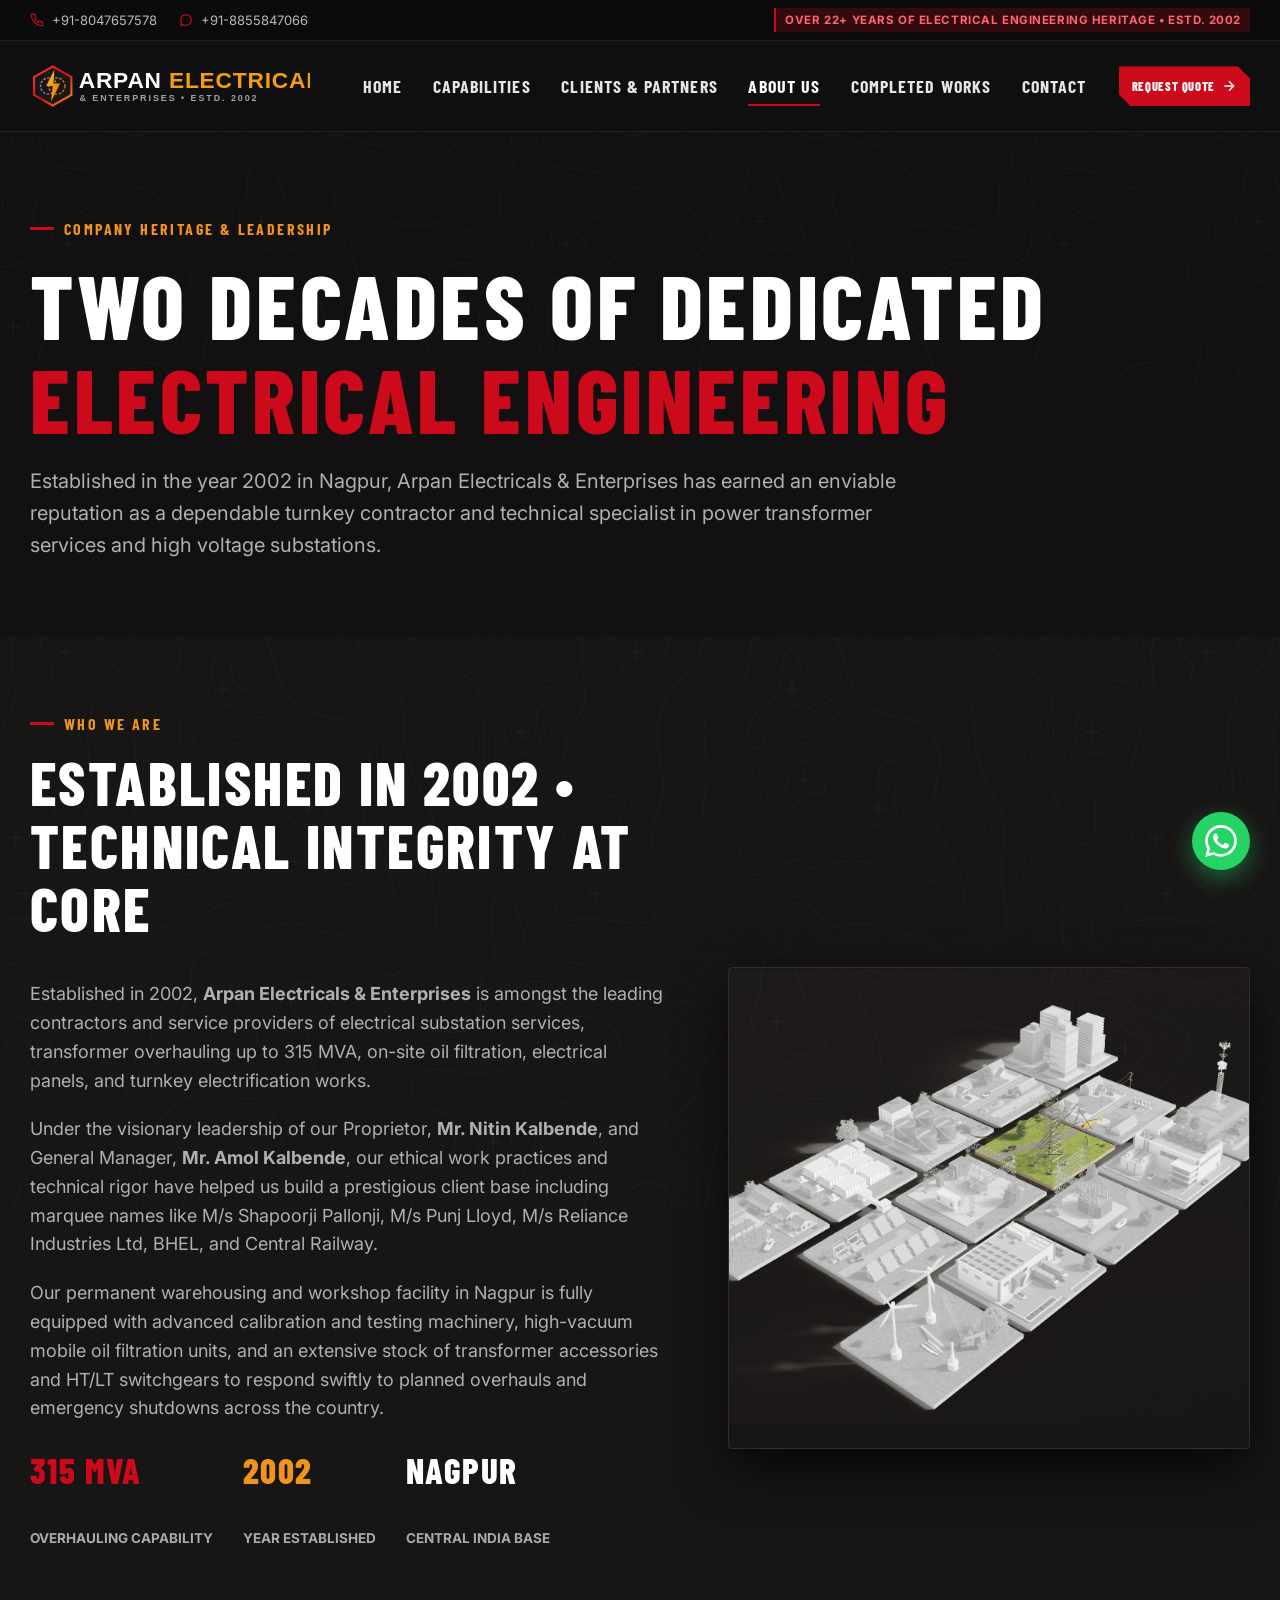
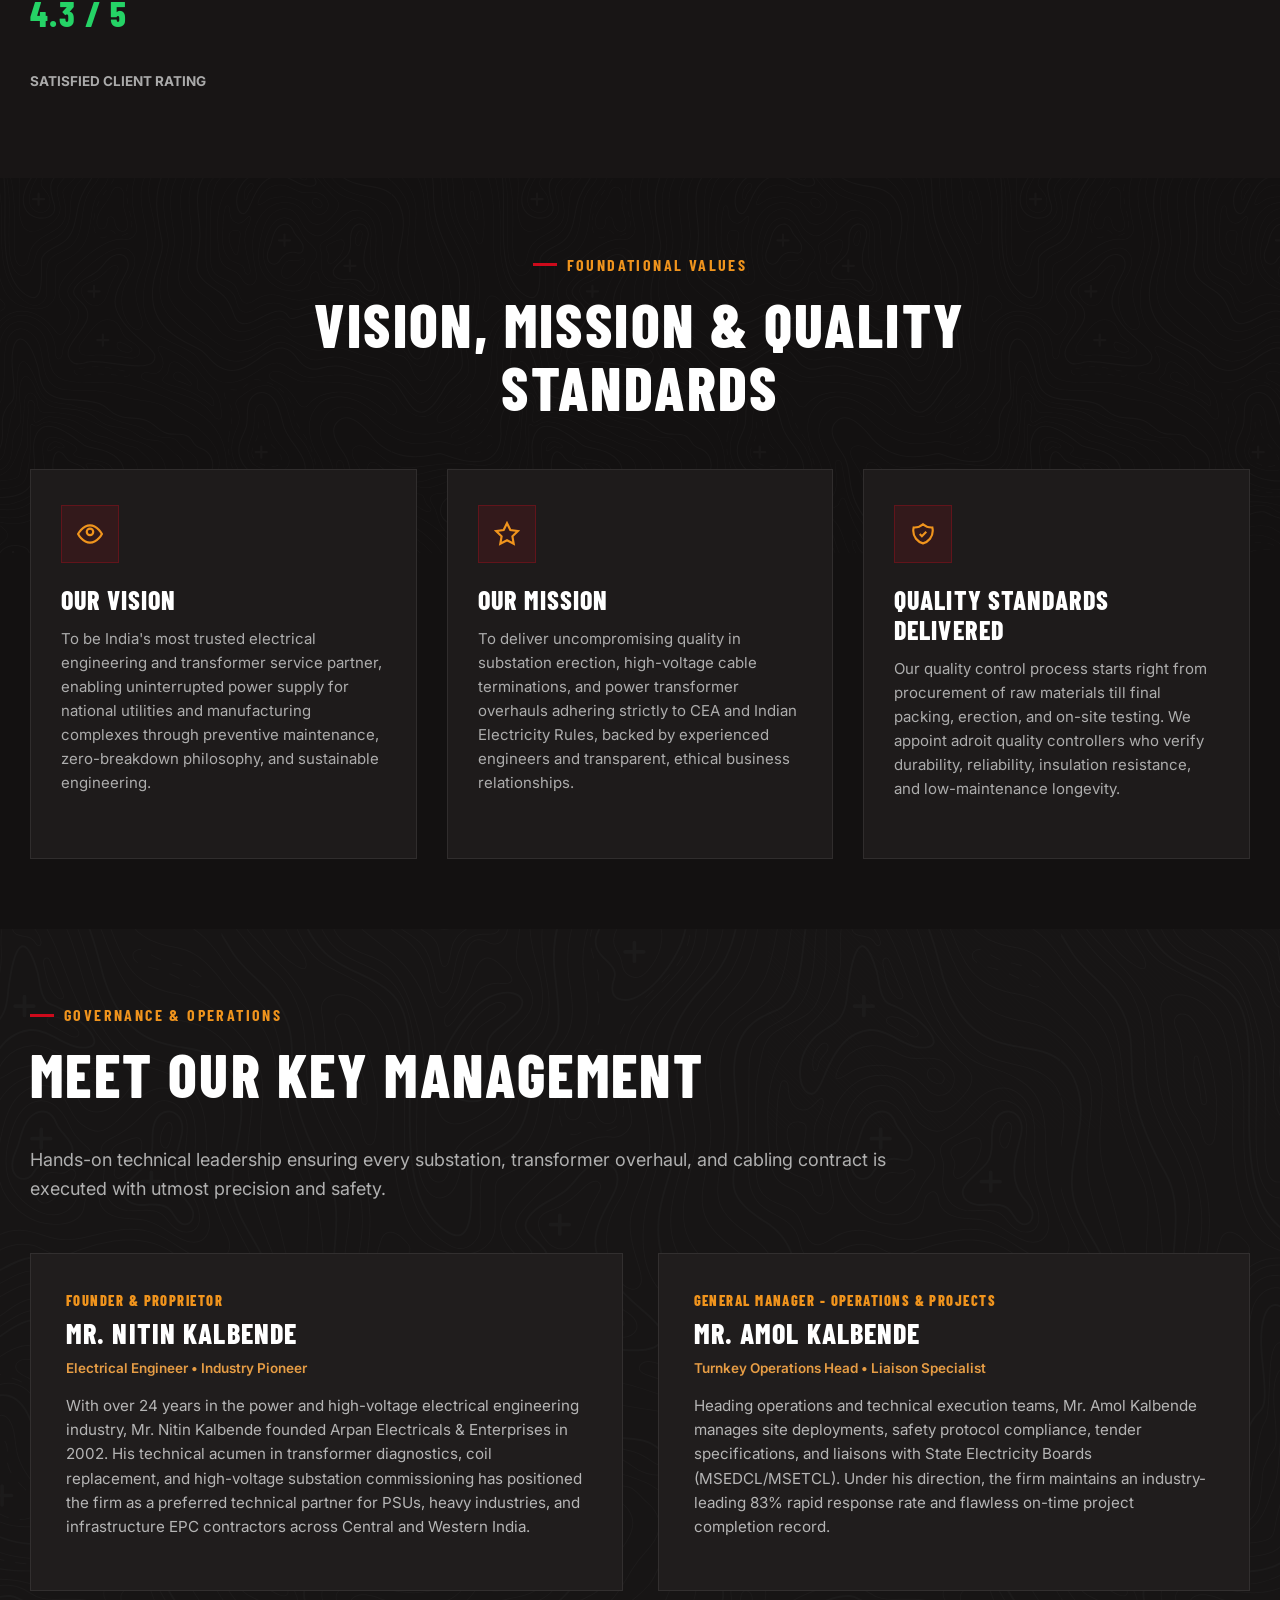
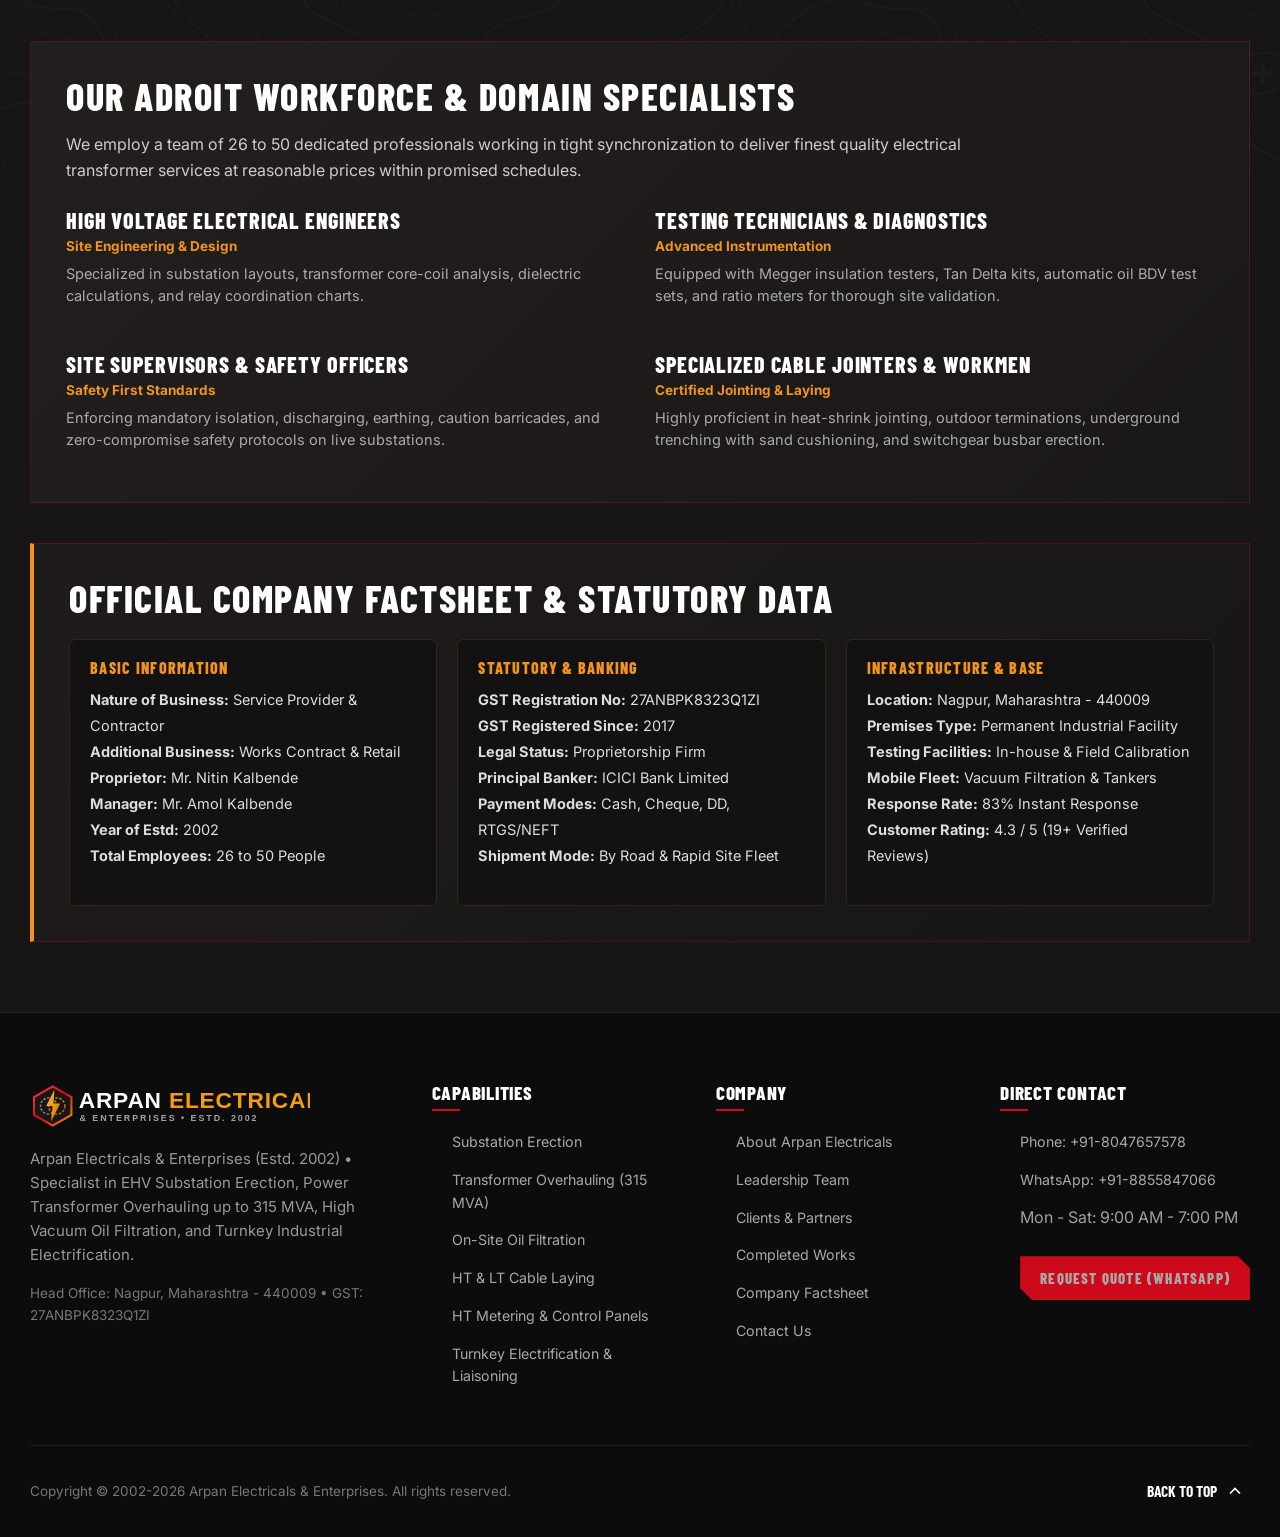
==== commit 7bb9675c: "Fix: Navbar Request Quote responsiveness across PC, tablet, and mobile" ====
--- a/about.html
+++ b/about.html
@@ -36,7 +36,7 @@
   <header class="navbar">
     <div class="container navbar-content">
       <a href="index.html" class="site-logo" title="Arpan Electricals &amp; Enterprises">
-        <img src="assets/logos/arpan-logo-white.svg?v=3" alt="Arpan Electricals Logo" height="54">
+        <img src="assets/logos/arpan-logo-white.svg?v=4" alt="Arpan Electricals Logo" height="54">
       </a>
 
       <ul class="nav-menu">
@@ -65,7 +65,7 @@
   <aside class="mobile-drawer">
     <div class="drawer-header">
       <div class="site-logo">
-        <img src="assets/logos/arpan-logo-white.svg?v=3" alt="Arpan Electricals Logo" height="44">
+        <img src="assets/logos/arpan-logo-white.svg?v=4" alt="Arpan Electricals Logo" height="44">
       </div>
       <button class="drawer-close" aria-label="Close menu">&times;</button>
     </div>
@@ -318,7 +318,7 @@
       <div class="footer-top">
         <div class="footer-brand">
           <a href="index.html" class="site-logo">
-            <img src="assets/logos/arpan-logo-white.svg?v=3" alt="Arpan Electricals Logo" height="50">
+            <img src="assets/logos/arpan-logo-white.svg?v=4" alt="Arpan Electricals Logo" height="50">
           </a>
           <p>
             Arpan Electricals &amp; Enterprises (Estd. 2002) &bull; Specialist in EHV Substation Erection, Power Transformer Overhauling up to 315 MVA, High Vacuum Oil Filtration, and Turnkey Industrial Electrification.
--- a/css/quanta-theme.css
+++ b/css/quanta-theme.css
@@ -362,6 +362,8 @@
   align-items: center;
   justify-content: space-between;
   height: 9rem;
+  gap: 1.5rem;
+  flex-wrap: nowrap;
 }
 
 @media (max-width: 1080px) {
@@ -376,7 +378,7 @@
   }
 }
 
-/* Responsive Site Logo (Enlarged & Prominent) */
+/* Responsive Site Logo (Fluid & Perfectly Proportioned) */
 .site-logo {
   display: flex;
   align-items: center;
@@ -385,38 +387,45 @@
 }
 
 .site-logo img {
-  height: 54px;
+  height: 50px;
   width: auto;
-  max-width: 340px;
+  max-width: 320px;
   object-fit: contain;
   transition: var(--transition);
 }
 
-@media (max-width: 1080px) {
+@media (max-width: 1366px) {
   .site-logo img {
-    height: 48px;
-    max-width: 290px;
+    height: 46px;
+    max-width: 280px;
+  }
+}
+
+@media (max-width: 1200px) {
+  .site-logo img {
+    height: 44px;
+    max-width: 260px;
   }
 }
 
 @media (max-width: 768px) {
   .site-logo img {
-    height: 42px;
-    max-width: 245px;
+    height: 35px;
+    max-width: 200px;
   }
 }
 
 @media (max-width: 480px) {
   .site-logo img {
-    height: 36px;
-    max-width: 200px;
+    height: 30px;
+    max-width: 165px;
   }
 }
 
 @media (max-width: 360px) {
   .site-logo img {
-    height: 31px;
-    max-width: 165px;
+    height: 26px;
+    max-width: 135px;
   }
 }
 
@@ -553,79 +562,134 @@
   border-color: var(--theme-primary);
 }
 
-/* Mobile Responsive Request Quote & Navigation Actions */
+/* Mobile & PC Responsive Navigation Actions & Request Quote Button */
+.nav-actions {
+  display: flex;
+  align-items: center;
+  gap: 1rem;
+  flex-shrink: 0;
+}
+
+.nav-actions .btn-primary {
+  padding: 0.8rem 1.6rem;
+  font-size: 1.35rem;
+  font-weight: 800;
+  height: 44px;
+  min-height: 44px;
+  gap: 0.6rem;
+  white-space: nowrap;
+  flex-shrink: 0;
+  letter-spacing: 0.05em;
+}
+
+.nav-actions .btn-primary svg {
+  width: 16px;
+  height: 16px;
+  flex-shrink: 0;
+}
+
 .menu-toggle {
   display: none;
 }
 
-@media (max-width: 1080px) {
+@media (max-width: 1366px) {
+  .nav-actions .btn-primary {
+    padding: 0.75rem 1.3rem;
+    font-size: 1.25rem;
+    height: 40px;
+    min-height: 40px;
+  }
+}
+
+@media (max-width: 1200px) {
   .nav-menu {
-    display: none;
+    display: none !important;
   }
   .menu-toggle {
-    display: flex;
+    display: flex !important;
+  }
+  .nav-actions .btn-primary {
+    padding: 0.7rem 1.2rem;
+    font-size: 1.2rem;
+    height: 38px;
+    min-height: 38px;
   }
 }
 
 @media (max-width: 768px) {
   .nav-actions {
-    display: flex !important;
-    align-items: center;
-    gap: 8px;
-    flex-shrink: 0;
+    gap: 8px !important;
   }
   .nav-actions .btn-primary {
     display: inline-flex !important;
-    padding: 7px 11px !important;
+    padding: 6px 12px !important;
     font-size: 0.78rem !important;
-    font-weight: 700 !important;
-    height: 36px !important;
+    font-weight: 800 !important;
+    height: 35px !important;
+    min-height: 35px !important;
     line-height: 1 !important;
-    white-space: nowrap !important;
-    letter-spacing: 0.5px !important;
+    letter-spacing: 0.04em !important;
     border-radius: 4px !important;
-    background: var(--theme-primary);
+    gap: 5px !important;
+    clip-path: polygon(0 0, calc(100% - 8px) 0, 100% 8px, 100% 100%, 8px 100%, 0 calc(100% - 8px)) !important;
   }
   .nav-actions .btn-primary svg {
-    width: 14px !important;
-    height: 14px !important;
-    margin-left: 2px !important;
+    width: 13px !important;
+    height: 13px !important;
+    margin-left: 0 !important;
   }
   .menu-toggle {
     display: flex !important;
-    width: 38px !important;
-    height: 36px !important;
-    flex-shrink: 0;
+    width: 36px !important;
+    height: 35px !important;
+    flex-shrink: 0 !important;
   }
 }
 
 @media (max-width: 480px) {
+  .navbar-content {
+    padding-left: 10px;
+    padding-right: 10px;
+  }
   .nav-actions {
-    gap: 6px;
+    gap: 6px !important;
   }
   .nav-actions .btn-primary {
-    padding: 6px 9px !important;
+    padding: 5px 9px !important;
     font-size: 0.72rem !important;
-    height: 33px !important;
+    height: 32px !important;
+    min-height: 32px !important;
+    gap: 4px !important;
+  }
+  .nav-actions .btn-primary span {
+    font-size: 0.72rem !important;
   }
   .nav-actions .btn-primary svg {
-    display: none;
+    display: none !important;
   }
   .menu-toggle {
-    width: 34px !important;
-    height: 33px !important;
+    width: 32px !important;
+    height: 32px !important;
+  }
+  .menu-toggle svg {
+    width: 20px;
+    height: 20px;
   }
 }
 
 @media (max-width: 360px) {
   .nav-actions .btn-primary {
-    padding: 5px 7px !important;
-    font-size: 0.68rem !important;
-    height: 30px !important;
+    padding: 4px 7px !important;
+    font-size: 0.65rem !important;
+    height: 29px !important;
+    min-height: 29px !important;
+  }
+  .nav-actions .btn-primary span {
+    font-size: 0.65rem !important;
   }
   .menu-toggle {
-    width: 32px !important;
-    height: 30px !important;
+    width: 29px !important;
+    height: 29px !important;
   }
 }
 
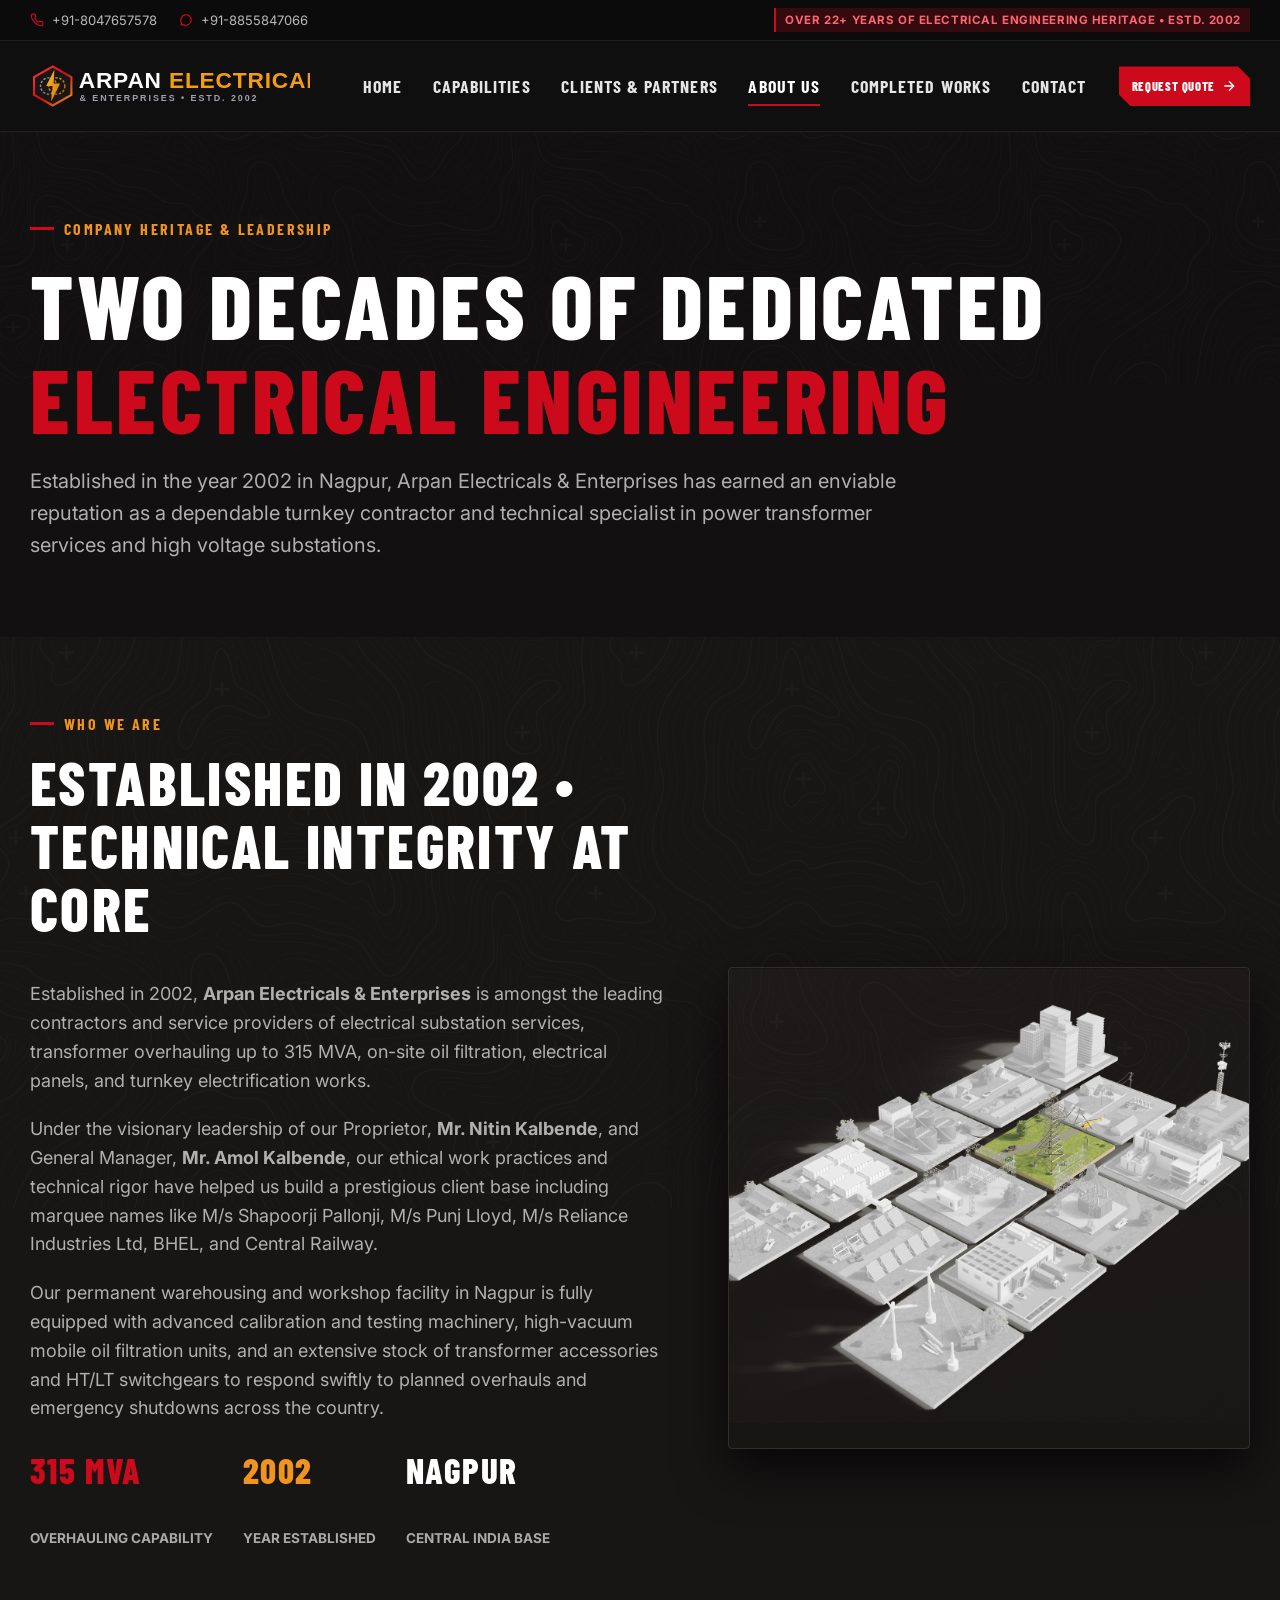
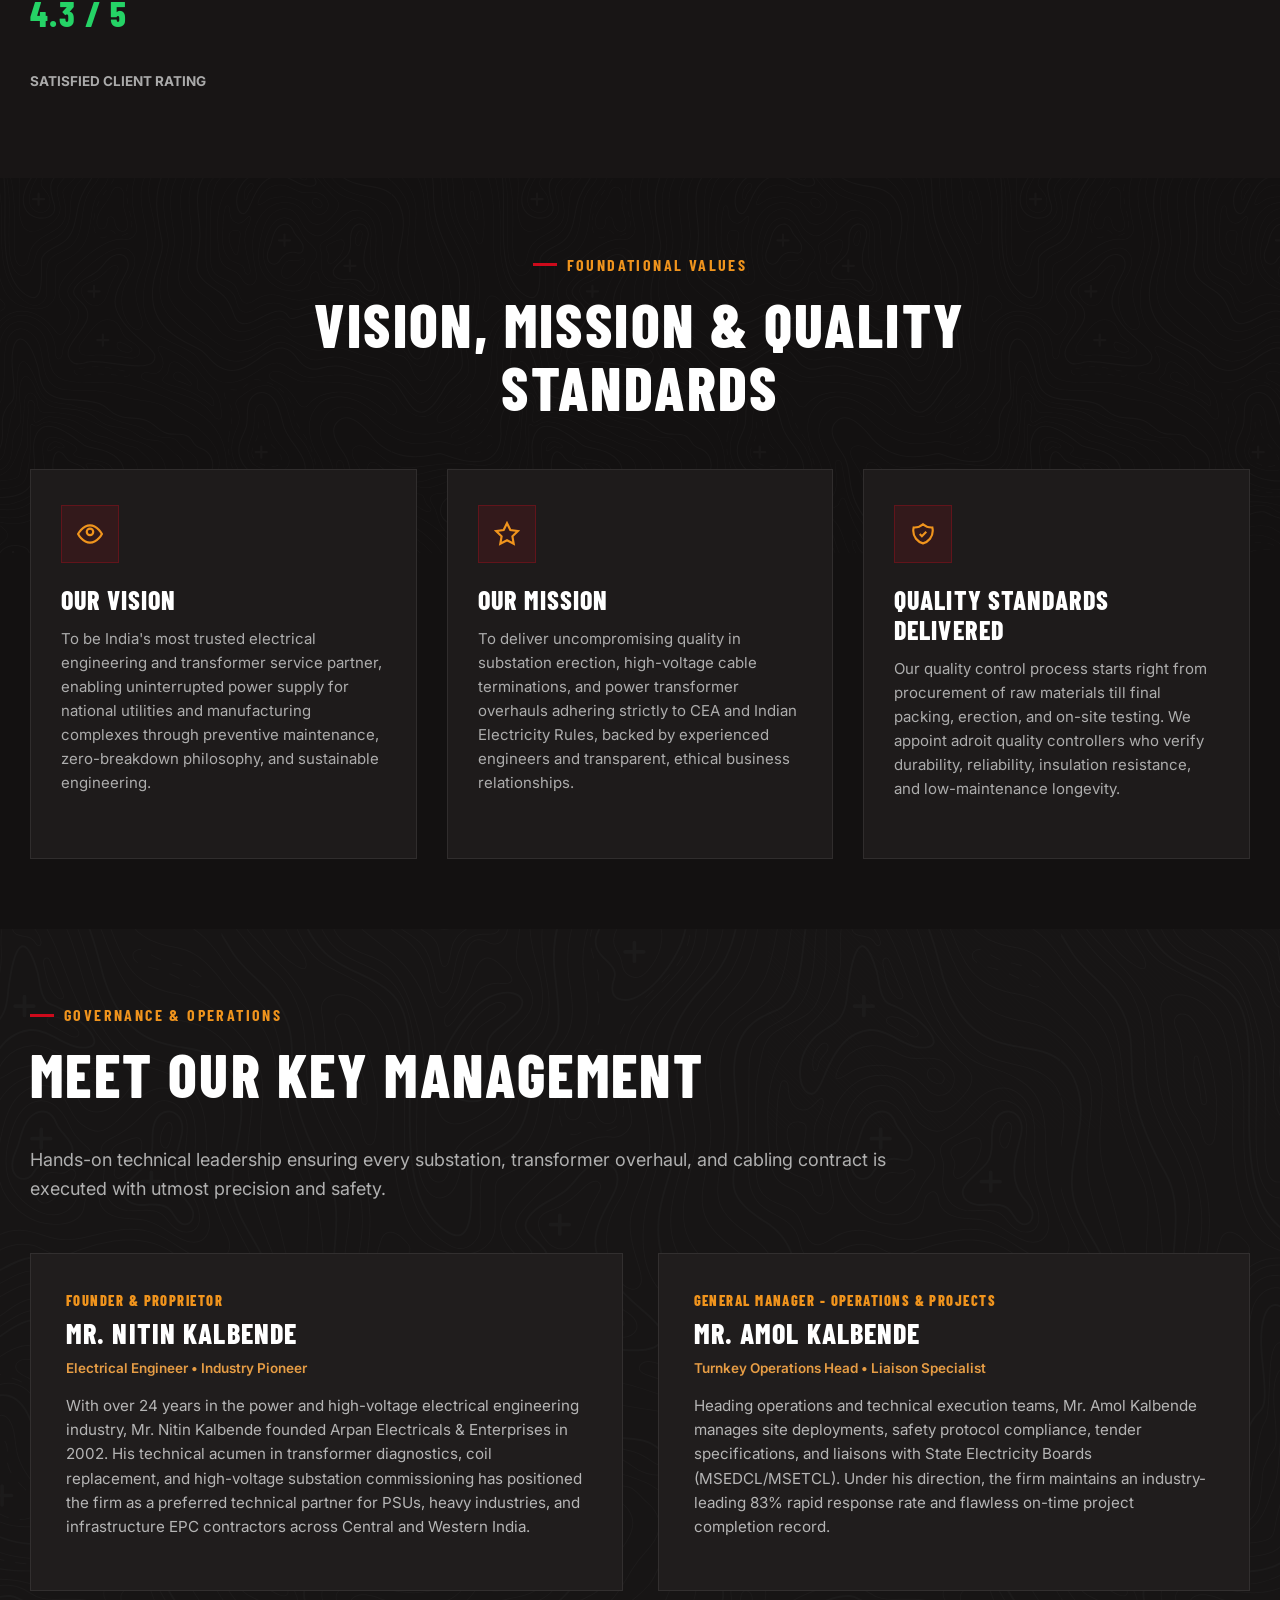
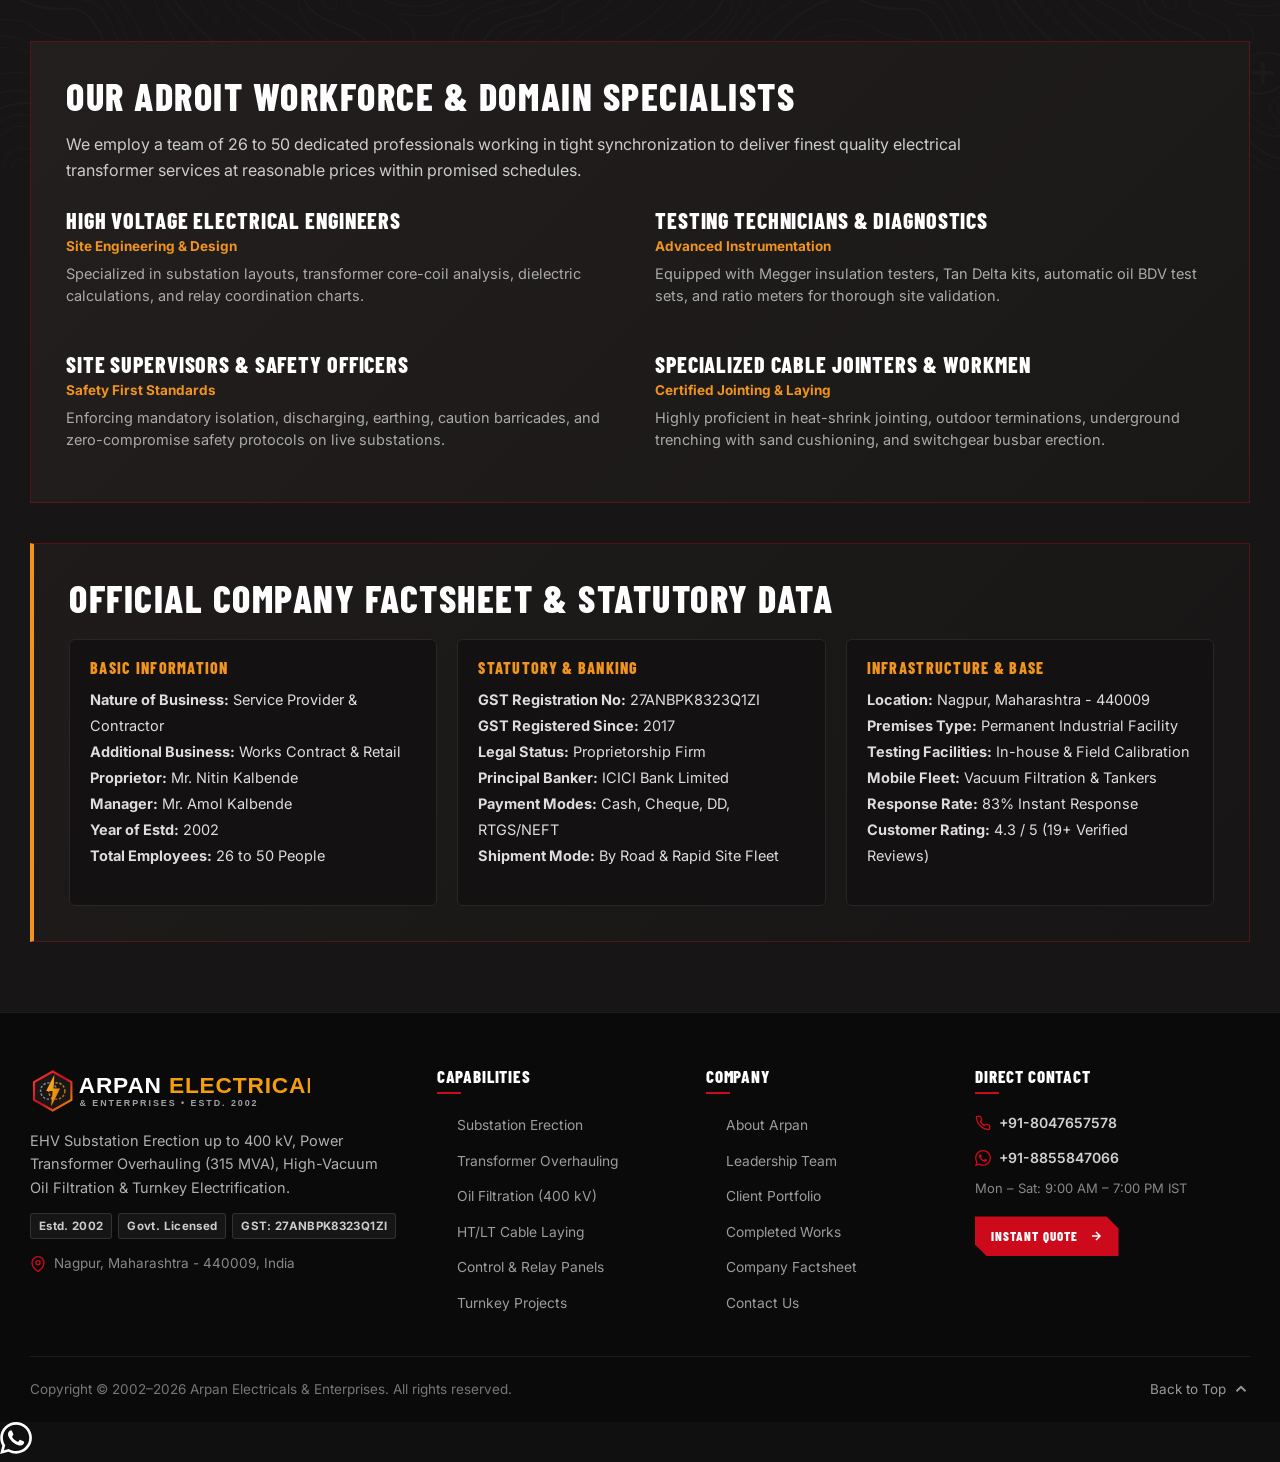
==== commit f213ba27: "UI refactor: shorten dense paragraphs, show top 6 clients with view-all toggle, streamline footer an" ====
--- a/about.html
+++ b/about.html
@@ -313,39 +313,46 @@
   </main>
 
   <!-- FOOTER -->
+    <!-- STREAMLINED FOOTER -->
   <footer class="site-footer">
     <div class="container">
       <div class="footer-top">
         <div class="footer-brand">
           <a href="index.html" class="site-logo">
-            <img src="assets/logos/arpan-logo-white.svg?v=4" alt="Arpan Electricals Logo" height="50">
+            <img src="assets/logos/arpan-logo-white.svg?v=4" alt="Arpan Electricals Logo" height="48">
           </a>
-          <p>
-            Arpan Electricals &amp; Enterprises (Estd. 2002) &bull; Specialist in EHV Substation Erection, Power Transformer Overhauling up to 315 MVA, High Vacuum Oil Filtration, and Turnkey Industrial Electrification.
-          </p>
-          <p style="margin-top: 1.5rem; color: #777; font-size: 1.35rem;">
-            Head Office: Nagpur, Maharashtra - 440009 &bull; GST: 27ANBPK8323Q1ZI
-          </p>
+          <p class="footer-tagline">
+            EHV Substation Erection up to 400 kV, Power Transformer Overhauling (315 MVA), High-Vacuum Oil Filtration &amp; Turnkey Electrification.
+          </p>
+          <div class="footer-meta">
+            <span class="f-badge">Estd. 2002</span>
+            <span class="f-badge">Govt. Licensed</span>
+            <span class="f-badge">GST: 27ANBPK8323Q1ZI</span>
+          </div>
+          <div class="footer-address">
+            <svg width="16" height="16" viewBox="0 0 24 24" fill="none" stroke="currentColor" stroke-width="2" stroke-linecap="round" stroke-linejoin="round"><path d="M21 10c0 7-9 13-9 13s-9-6-9-13a9 9 0 0 1 18 0z"></path><circle cx="12" cy="10" r="3"></circle></svg>
+            <span>Nagpur, Maharashtra - 440009, India</span>
+          </div>
         </div>
 
         <div class="footer-col">
           <h4>Capabilities</h4>
           <ul class="footer-links">
             <li><a href="capabilities.html#substation-erection">Substation Erection</a></li>
-            <li><a href="capabilities.html#transformer-overhauling">Transformer Overhauling (315 MVA)</a></li>
-            <li><a href="capabilities.html#oil-filtration">On-Site Oil Filtration</a></li>
-            <li><a href="capabilities.html#cable-services">HT &amp; LT Cable Laying</a></li>
-            <li><a href="capabilities.html#control-panels">HT Metering &amp; Control Panels</a></li>
-            <li><a href="capabilities.html#turnkey-electrification">Turnkey Electrification &amp; Liaisoning</a></li>
+            <li><a href="capabilities.html#transformer-overhauling">Transformer Overhauling</a></li>
+            <li><a href="capabilities.html#oil-filtration">Oil Filtration (400 kV)</a></li>
+            <li><a href="capabilities.html#cable-services">HT/LT Cable Laying</a></li>
+            <li><a href="capabilities.html#control-panels">Control &amp; Relay Panels</a></li>
+            <li><a href="capabilities.html#turnkey-electrification">Turnkey Projects</a></li>
           </ul>
         </div>
 
         <div class="footer-col">
           <h4>Company</h4>
           <ul class="footer-links">
-            <li><a href="about.html">About Arpan Electricals</a></li>
+            <li><a href="about.html">About Arpan</a></li>
             <li><a href="about.html#leadership">Leadership Team</a></li>
-            <li><a href="companies.html">Clients &amp; Partners</a></li>
+            <li><a href="companies.html">Client Portfolio</a></li>
             <li><a href="index.html#projects">Completed Works</a></li>
             <li><a href="about.html#factsheet">Company Factsheet</a></li>
             <li><a href="contact.html">Contact Us</a></li>
@@ -354,22 +361,31 @@
 
         <div class="footer-col">
           <h4>Direct Contact</h4>
-          <ul class="footer-links">
-            <li><a href="tel:+918047657578">Phone: +91-8047657578</a></li>
-            <li><a href="https://wa.me/918855847066?text=Hello%20Arpan%20Electricals%20%26%20Enterprises%2C%20I%20would%20like%20to%20request%20an%20enquiry%20%2F%20quote%20for%20an%20Electrical%20Substation%20%2F%20Transformer%20project." target="_blank" rel="noopener noreferrer">WhatsApp: +91-8855847066</a></li>
-            <li><span>Mon - Sat: 9:00 AM - 7:00 PM</span></li>
-            <li style="margin-top: 1.5rem;">
-              <a href="https://wa.me/918855847066?text=Hello%20Arpan%20Electricals%20%26%20Enterprises%2C%20I%20would%20like%20to%20request%20an%20enquiry%20%2F%20quote%20for%20an%20Electrical%20Substation%20%2F%20Transformer%20project." target="_blank" rel="noopener noreferrer" class="btn btn-primary" style="padding: 1rem 2rem; font-size: 1.5rem;">Request Quote (WhatsApp)</a>
-            </li>
-          </ul>
+          <div class="footer-contact-items">
+            <a href="tel:+918047657578" class="f-contact-link">
+              <svg width="16" height="16" viewBox="0 0 24 24" fill="none" stroke="currentColor" stroke-width="2" stroke-linecap="round" stroke-linejoin="round"><path d="M22 16.92v3a2 2 0 0 1-2.18 2 19.79 19.79 0 0 1-8.63-3.07 19.5 19.5 0 0 1-6-6 19.79 19.79 0 0 1-3.07-8.67A2 2 0 0 1 4.11 2h3a2 2 0 0 1 2 1.72 12.84 12.84 0 0 0 .7 2.81 2 2 0 0 1-.45 2.11L8.09 9.91a16 16 0 0 0 6 6l1.27-1.27a2 2 0 0 1 2.11-.45 12.84 12.84 0 0 0 2.81.7A2 2 0 0 1 22 16.92z"></path></svg>
+              <span>+91-8047657578</span>
+            </a>
+            <a href="https://wa.me/918855847066?text=Hello%20Arpan%20Electricals%20%26%20Enterprises%2C%20I%20would%20like%20to%20request%20an%20enquiry%20%2F%20quote%20for%20an%20Electrical%20Substation%20%2F%20Transformer%20project." target="_blank" rel="noopener noreferrer" class="f-contact-link">
+              <svg width="16" height="16" viewBox="0 0 24 24" fill="currentColor"><path d="M.057 24l1.687-6.163c-1.041-1.804-1.588-3.849-1.587-5.946.003-6.556 5.338-11.891 11.893-11.891 3.181.001 6.167 1.24 8.413 3.488 2.245 2.248 3.481 5.236 3.48 8.414-.003 6.557-5.338 11.892-11.893 11.892-1.99-.001-3.951-.5-5.688-1.448l-6.305 1.654zm6.597-3.807c1.676.995 3.276 1.591 5.392 1.592 5.448 0 9.886-4.434 9.889-9.885.002-5.462-4.415-9.89-9.881-9.892-5.452 0-9.887 4.434-9.889 9.884-.001 2.225.651 3.891 1.746 5.634l-.999 3.648 3.742-.981zm11.387-5.464c-.074-.124-.272-.198-.57-.347-.297-.149-1.758-.868-2.031-.967-.272-.099-.47-.149-.669.149-.198.297-.768.967-.941 1.165-.173.198-.347.223-.644.074-.297-.149-1.255-.462-2.39-1.475-.883-.788-1.48-1.761-1.653-2.059-.173-.297-.018-.458.13-.606.134-.133.297-.347.446-.521.151-.172.2-.296.3-.495.099-.198.05-.372-.025-.521-.075-.148-.669-1.611-.916-2.206-.242-.579-.487-.501-.669-.51l-.57-.01c-.198 0-.52.074-.792.372s-1.04 1.016-1.04 2.479 1.065 2.876 1.213 3.074c.149.198 2.095 3.2 5.076 4.487.709.306 1.263.489 1.694.626.712.226 1.36.194 1.872.118.571-.085 1.758-.719 2.006-1.413.248-.695.248-1.29.173-1.414z"/></svg>
+              <span>+91-8855847066</span>
+            </a>
+            <div class="f-contact-note">Mon &ndash; Sat: 9:00 AM &ndash; 7:00 PM IST</div>
+            <a href="https://wa.me/918855847066?text=Hello%20Arpan%20Electricals%20%26%20Enterprises%2C%20I%20would%20like%20to%20request%20an%20enquiry%20%2F%20quote%20for%20an%20Electrical%20Substation%20%2F%20Transformer%20project." target="_blank" rel="noopener noreferrer" class="btn btn-primary f-quote-btn">
+              <span>Instant Quote</span>
+              <svg width="14" height="14" viewBox="0 0 24 24" fill="none" stroke="currentColor" stroke-width="2.5"><path d="M5 12h14M12 5l7 7-7 7"/></svg>
+            </a>
+          </div>
         </div>
       </div>
 
       <div class="footer-bottom">
-        <div>Copyright &copy; 2002-2026 Arpan Electricals &amp; Enterprises. All rights reserved.</div>
+        <div>
+          Copyright &copy; 2002&ndash;2026 Arpan Electricals &amp; Enterprises. All rights reserved.
+        </div>
         <div class="back-to-top">
           <span>Back to Top</span>
-          <svg width="20" height="20" fill="none" stroke="currentColor" stroke-width="2" viewBox="0 0 24 24"><polyline points="18 15 12 9 6 15"></polyline></svg>
+          <svg width="18" height="18" fill="none" stroke="currentColor" stroke-width="2.5" viewBox="0 0 24 24"><polyline points="18 15 12 9 6 15"></polyline></svg>
         </div>
       </div>
     </div>
--- a/css/quanta-theme.css
+++ b/css/quanta-theme.css
@@ -2013,58 +2013,116 @@
   }
 }
 
+
 /* ==========================================================================
-   FOOTER (RESPONSIVE)
+   TOP 6 CLIENTS GRID & EXPAND/COLLAPSE CONTROLS
+   ========================================================================== */
+.clients-grid:not(.is-expanded) .client-card.client-extra {
+  display: none !important;
+}
+
+.clients-grid.is-expanded .client-card.client-extra {
+  display: flex !important;
+  animation: clientFadeIn 0.35s ease forwards;
+}
+
+@keyframes clientFadeIn {
+  from { opacity: 0; transform: translateY(12px); }
+  to { opacity: 1; transform: translateY(0); }
+}
+
+.clients-toggle-container {
+  display: flex;
+  justify-content: center;
+  align-items: center;
+  gap: 1.5rem;
+  margin-top: 3.5rem;
+  flex-wrap: wrap;
+}
+
+@media (max-width: 600px) {
+  .clients-toggle-container {
+    flex-direction: column;
+    gap: 1.2rem;
+  }
+  .clients-toggle-container .btn {
+    width: 100%;
+    justify-content: center;
+  }
+}
+
+/* ==========================================================================
+   MODERN STREAMLINED FOOTER
    ========================================================================== */
 .site-footer {
-  background-color: #0d0c0c;
+  background-color: #0b0a0a;
   border-top: 1px solid rgba(255, 255, 255, 0.08);
-  padding-top: 7rem;
+  padding-top: 5.5rem;
   position: relative;
   color: #a0a0a0;
 }
 
-@media (max-width: 768px) {
-  .site-footer {
-    padding-top: 5rem;
-  }
-}
-
 .footer-top {
   display: grid;
-  grid-template-columns: 1.5fr 1fr 1fr 1fr;
-  gap: 5rem;
-  padding-bottom: 5.5rem;
+  grid-template-columns: 1.6fr 1fr 1fr 1.2fr;
+  gap: 4rem;
+  padding-bottom: 4rem;
   border-bottom: 1px solid rgba(255, 255, 255, 0.08);
 }
 
-@media (max-width: 1080px) {
-  .footer-top {
-    grid-template-columns: 1fr 1fr;
-    gap: 4rem;
-  }
-}
-
-@media (max-width: 600px) {
-  .footer-top {
-    grid-template-columns: 1fr;
-    gap: 3.5rem;
-  }
-}
-
-.footer-brand p {
-  font-size: 1.5rem;
+.footer-brand .site-logo {
+  margin-bottom: 1.5rem;
+}
+
+.footer-brand .footer-tagline {
+  font-size: 1.45rem;
   line-height: 1.6;
-  margin-top: 1.8rem;
-  color: #999;
+  color: #b0b0b0;
+  margin-bottom: 1.4rem;
+}
+
+.footer-meta {
+  display: flex;
+  flex-wrap: wrap;
+  gap: 0.6rem;
+  margin-bottom: 1.4rem;
+}
+
+.f-badge {
+  display: inline-block;
+  background: rgba(255, 255, 255, 0.05);
+  border: 1px solid rgba(255, 255, 255, 0.12);
+  color: #ccc;
+  font-size: 1.15rem;
+  font-weight: 700;
+  padding: 0.3rem 0.8rem;
+  border-radius: 3px;
+  letter-spacing: 0.03em;
+}
+
+.footer-address {
+  display: flex;
+  align-items: center;
+  gap: 0.8rem;
+  font-size: 1.35rem;
+  color: #888;
+}
+
+.footer-address svg {
+  color: var(--theme-primary);
+  flex-shrink: 0;
 }
 
 .footer-col h4 {
-  font-size: 1.9rem;
+  font-size: 1.7rem;
   color: var(--white);
   margin-bottom: 1.8rem;
   position: relative;
   padding-bottom: 0.8rem;
+  text-transform: uppercase;
+  letter-spacing: 0.05em;
+  font-family: var(--highlight-font);
+  font-weight: 800;
 }
 
 .footer-col h4::after {
@@ -2072,7 +2130,7 @@
   position: absolute;
   bottom: 0;
   left: 0;
-  width: 28px;
+  width: 24px;
   height: 2px;
   background-color: var(--theme-primary);
 }
@@ -2081,25 +2139,66 @@
   list-style: none;
   display: flex;
   flex-direction: column;
-  gap: 1.1rem;
+  gap: 1rem;
 }
 
 .footer-links a {
-  font-size: 1.42rem;
-  color: #a8a8a8;
+  font-size: 1.38rem;
+  color: #9c9c9c;
   display: inline-flex;
   align-items: center;
   gap: 0.6rem;
-  padding: 0.2rem 0;
+  transition: var(--transition);
 }
 
 .footer-links a:hover {
+  color: var(--white);
+  padding-left: 0.4rem;
+}
+
+.footer-contact-items {
+  display: flex;
+  flex-direction: column;
+  gap: 1.2rem;
+}
+
+.f-contact-link {
+  display: inline-flex;
+  align-items: center;
+  gap: 0.8rem;
+  font-size: 1.4rem;
+  font-weight: 600;
+  color: #d1d1d1;
+  transition: var(--transition);
+}
+
+.f-contact-link svg {
+  color: var(--theme-primary);
+  flex-shrink: 0;
+}
+
+.f-contact-link:hover {
   color: var(--theme-secondary);
-  padding-left: 0.5rem;
+}
+
+.f-contact-note {
+  font-size: 1.3rem;
+  color: #888;
+  line-height: 1.5;
+  margin-top: -0.2rem;
+}
+
+.f-quote-btn {
+  margin-top: 0.6rem;
+  padding: 0.8rem 1.6rem !important;
+  font-size: 1.3rem !important;
+  height: 40px !important;
+  min-height: 40px !important;
+  align-self: flex-start;
 }
 
 .footer-bottom {
-  padding: 2.8rem 0;
+  padding: 2.2rem 0;
   display: flex;
   justify-content: space-between;
   align-items: center;
@@ -2109,96 +2208,46 @@
   color: #777;
 }
 
+.back-to-top {
+  display: inline-flex;
+  align-items: center;
+  gap: 0.6rem;
+  color: #999;
+  cursor: pointer;
+  transition: var(--transition);
+}
+
+.back-to-top:hover {
+  color: var(--theme-primary);
+}
+
+@media (max-width: 1080px) {
+  .footer-top {
+    grid-template-columns: 1fr 1fr;
+    gap: 3.5rem;
+  }
+}
+
 @media (max-width: 600px) {
+  .site-footer {
+    padding-top: 4rem;
+  }
+  .footer-top {
+    grid-template-columns: 1fr;
+    gap: 2.8rem;
+  }
+  .footer-cols-wrap-mobile {
+    display: grid;
+    grid-template-columns: 1fr 1fr;
+    gap: 2rem;
+  }
+  .f-quote-btn {
+    width: 100%;
+    justify-content: center;
+  }
   .footer-bottom {
     flex-direction: column;
     text-align: center;
-    gap: 1.2rem;
-  }
-}
-
-.back-to-top {
-  display: inline-flex;
-  align-items: center;
-  gap: 0.8rem;
-  font-family: var(--highlight-font);
-  font-size: 1.55rem;
-  font-weight: 700;
-  text-transform: uppercase;
-  color: #fff;
-  cursor: pointer;
-  transition: var(--transition);
-  padding: 0.5rem;
-}
-
-.back-to-top:hover {
-  color: var(--theme-primary);
-}
-
-/* Notification Toast */
-.toast {
-  position: fixed;
-  bottom: 2.5rem;
-  right: 2.5rem;
-  background: #1e1b1b;
-  border-left: 4px solid var(--theme-primary);
-  box-shadow: 0 10px 30px rgba(0, 0, 0, 0.7);
-  padding: 1.6rem 2.2rem;
-  color: #fff;
-  font-size: 1.45rem;
-  z-index: 4000;
-  transform: translateY(150%);
-  transition: transform 0.4s cubic-bezier(0.16, 1, 0.3, 1);
-  display: flex;
-  align-items: center;
-  gap: 1.4rem;
-  max-width: 90vw;
-}
-
-@media (max-width: 575px) {
-  .toast {
-    bottom: 1.5rem;
-    right: 1.5rem;
-    left: 1.5rem;
-    max-width: calc(100vw - 3rem);
-  }
-}
-
-.toast.show {
-  transform: translateY(0);
-}
-
-/* Floating WhatsApp Button */
-.floating-whatsapp {
-  position: fixed;
-  bottom: 3rem;
-  right: 3rem;
-  width: 58px;
-  height: 58px;
-  background-color: #25d366;
-  border-radius: 50%;
-  display: flex;
-  align-items: center;
-  justify-content: center;
-  box-shadow: 0 8px 25px rgba(37, 211, 102, 0.45);
-  z-index: 2999;
-  transition: transform 0.3s ease, box-shadow 0.3s ease;
-}
-
-.floating-whatsapp:hover {
-  transform: scale(1.1) translateY(-2px);
-  box-shadow: 0 12px 30px rgba(37, 211, 102, 0.65);
-}
-
-@media (max-width: 575px) {
-  .floating-whatsapp {
-    bottom: 2rem;
-    right: 2rem;
-    width: 50px;
-    height: 50px;
-  }
-  .floating-whatsapp svg {
-    width: 28px;
-    height: 28px;
-  }
-}
+    gap: 1rem;
+  }
+}
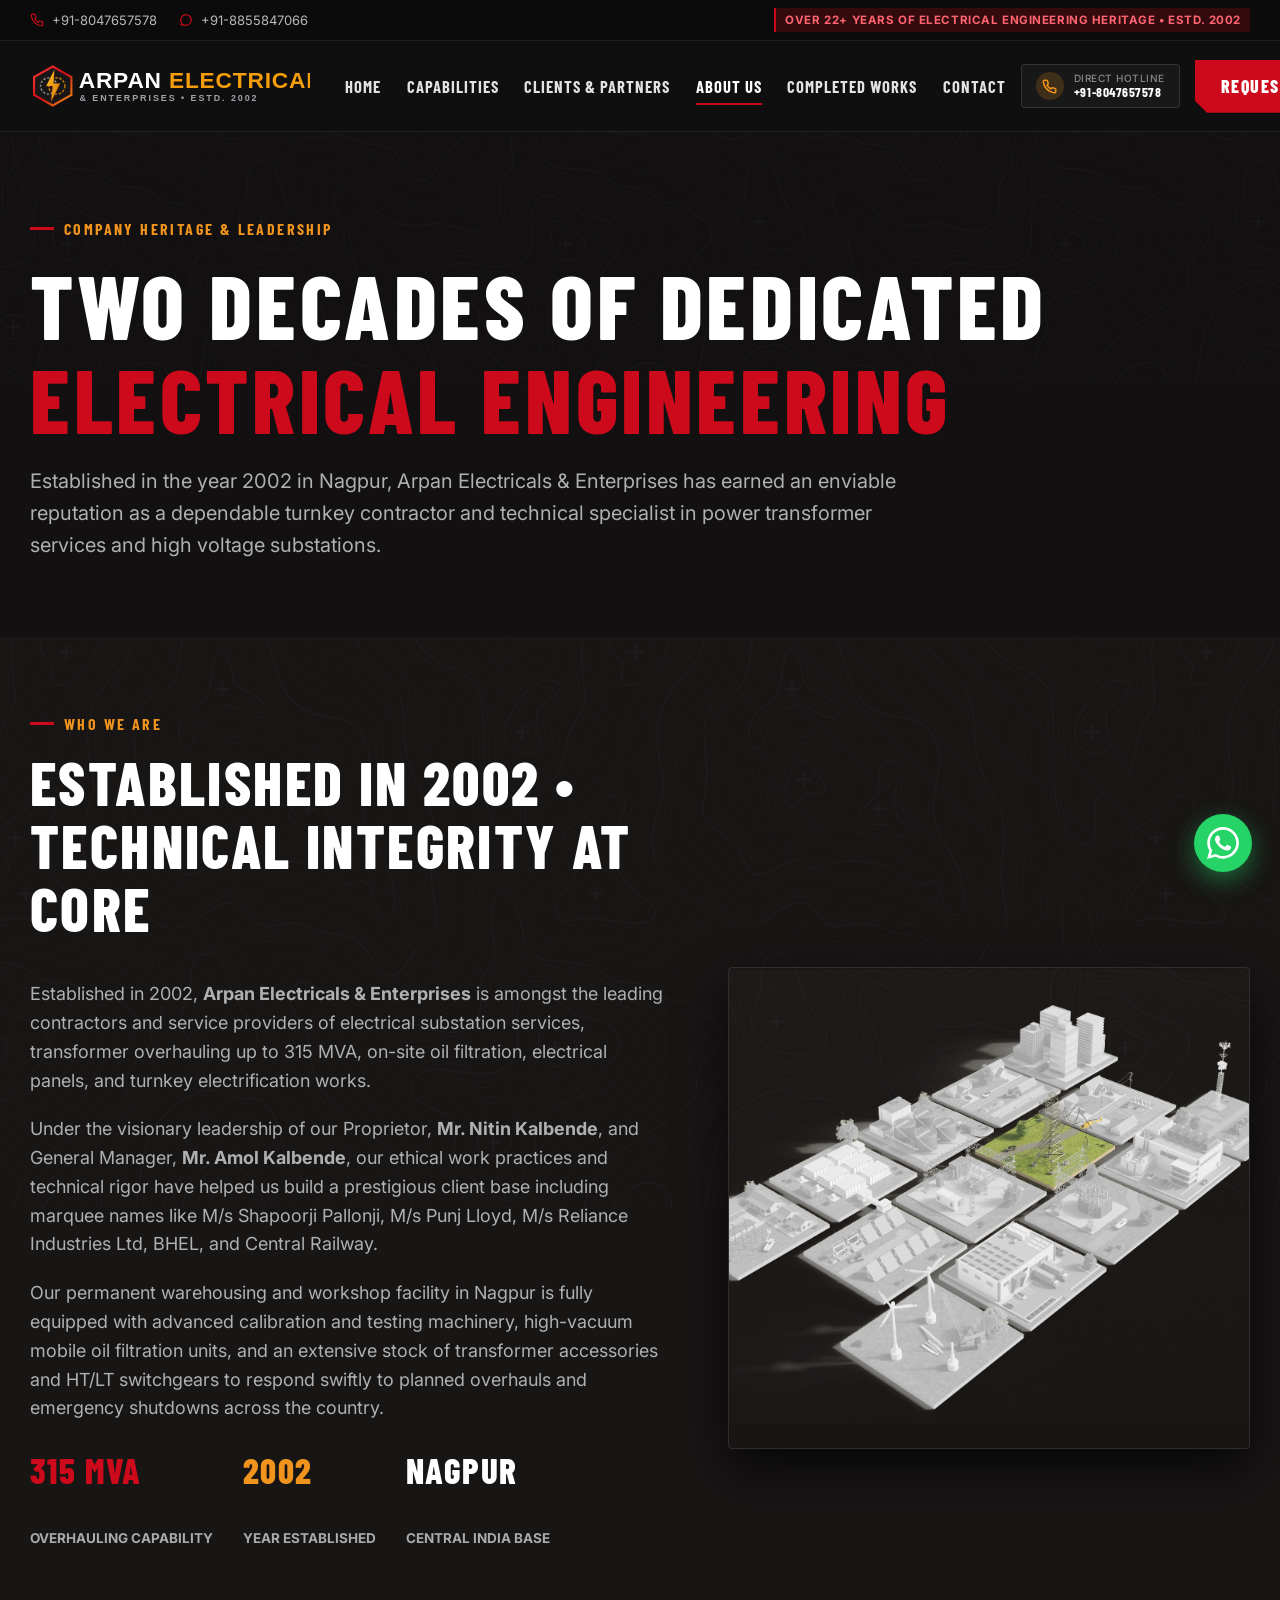
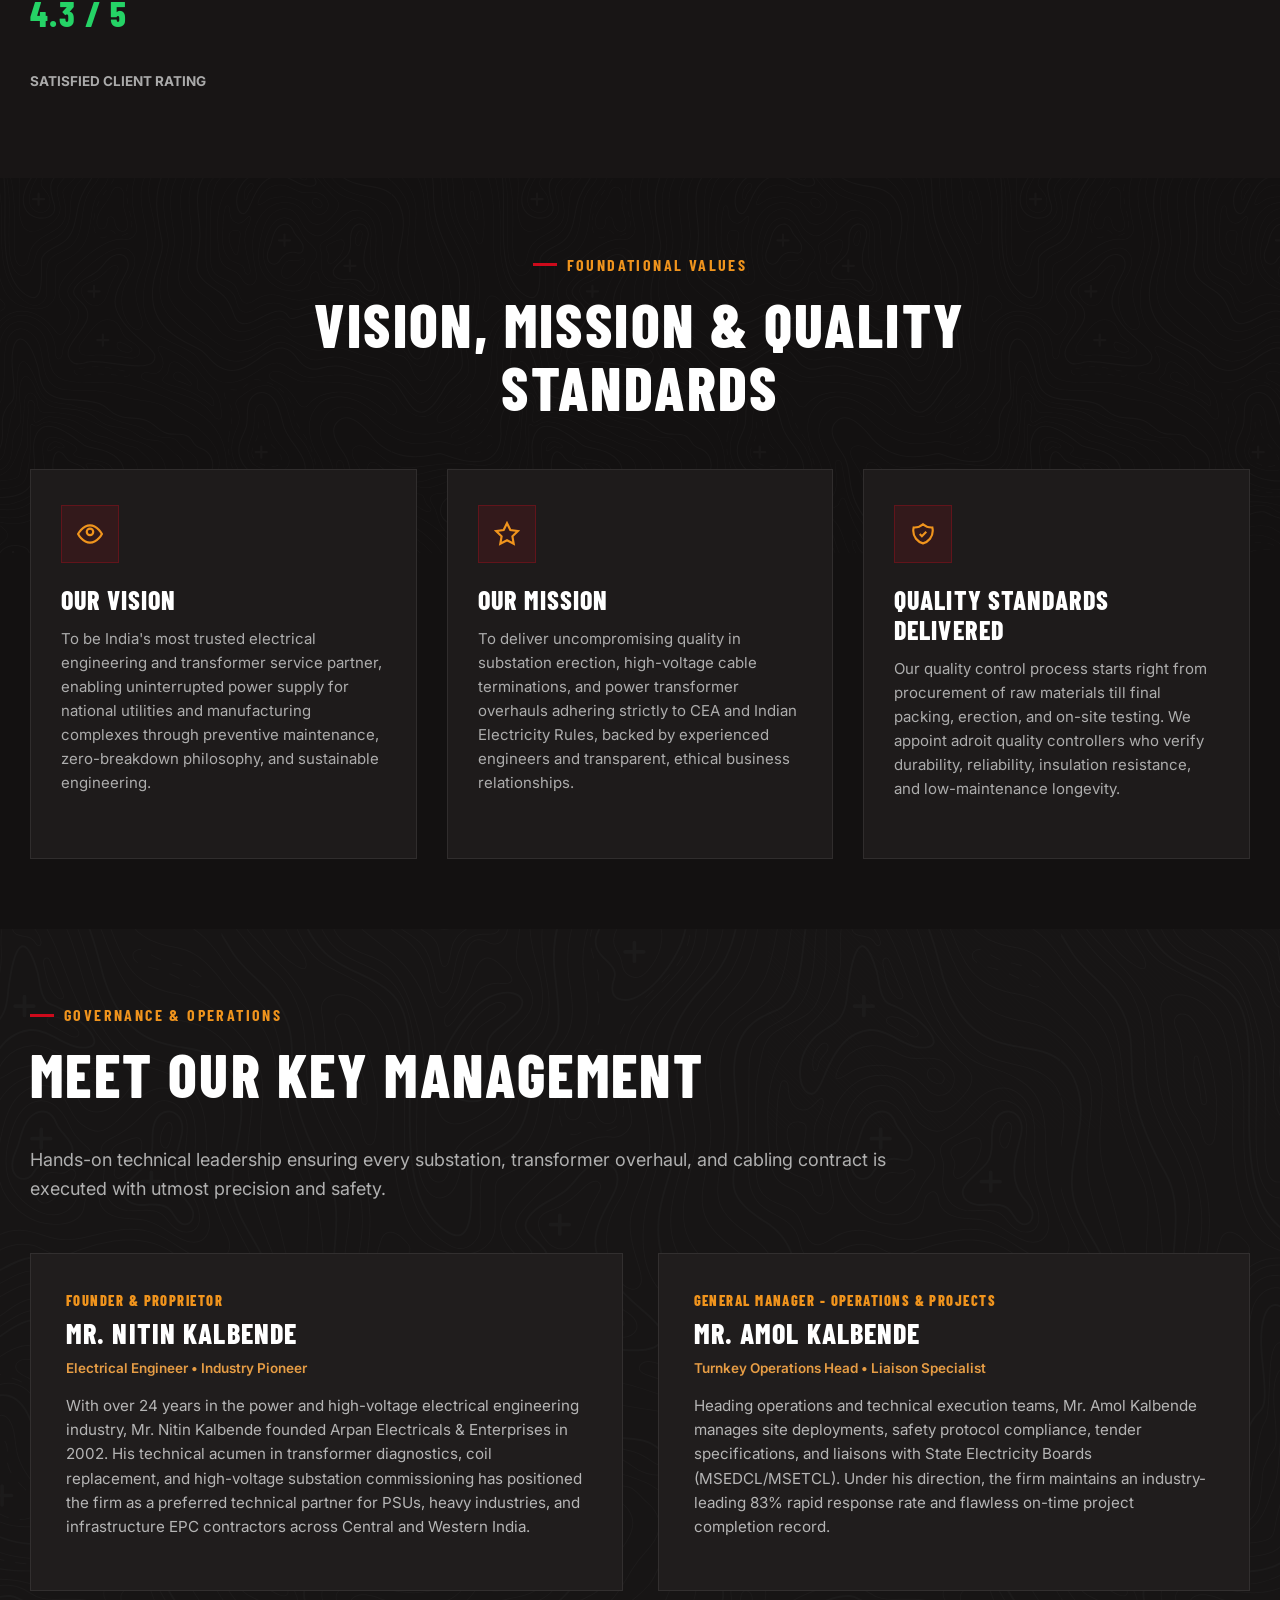
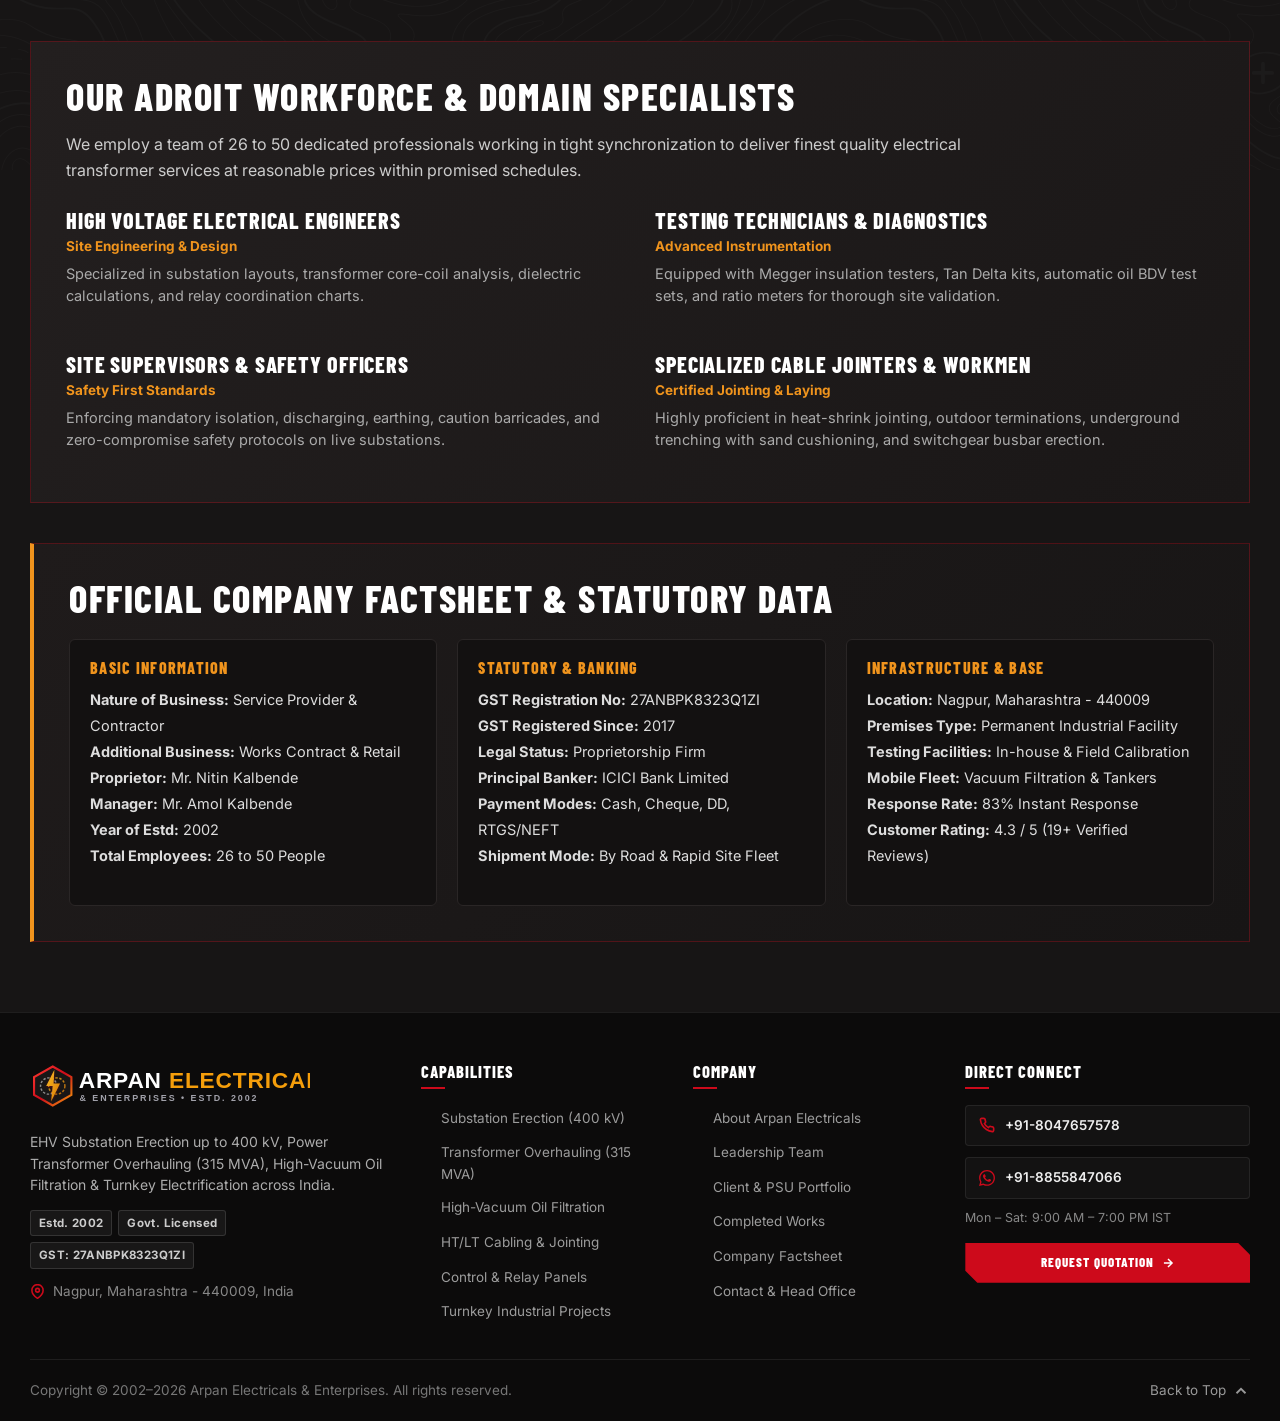
==== commit 4d591b76: "Header & Footer Polish: add glowing WhatsApp icon, hotline in header, responsive Request Quote CTA, " ====
--- a/about.html
+++ b/about.html
@@ -48,13 +48,25 @@
         <li><a href="contact.html" class="nav-link">Contact</a></li>
       </ul>
 
+            <!-- Navbar Action Buttons (Utilised Space + Hotline + Responsive CTA) -->
       <div class="nav-actions">
+        <a href="tel:+918047657578" class="header-phone-cta" title="Call Arpan Electricals Hotline">
+          <span class="phone-icon-wrap">
+            <svg width="15" height="15" viewBox="0 0 24 24" fill="none" stroke="currentColor" stroke-width="2.5" stroke-linecap="round" stroke-linejoin="round"><path d="M22 16.92v3a2 2 0 0 1-2.18 2 19.79 19.79 0 0 1-8.63-3.07 19.5 19.5 0 0 1-6-6 19.79 19.79 0 0 1-3.07-8.67A2 2 0 0 1 4.11 2h3a2 2 0 0 1 2 1.72 12.84 12.84 0 0 0 .7 2.81 2 2 0 0 1-.45 2.11L8.09 9.91a16 16 0 0 0 6 6l1.27-1.27a2 2 0 0 1 2.11-.45 12.84 12.84 0 0 0 2.81.7A2 2 0 0 1 22 16.92z"></path></svg>
+          </span>
+          <span class="phone-text">
+            <small>Direct Hotline</small>
+            <strong>+91-8047657578</strong>
+          </span>
+        </a>
+
         <a href="https://wa.me/918855847066?text=Hello%20Arpan%20Electricals%20%26%20Enterprises%2C%20I%20would%20like%20to%20request%20an%20enquiry%20%2F%20quote%20for%20an%20Electrical%20Substation%20%2F%20Transformer%20project." target="_blank" rel="noopener noreferrer" class="btn btn-primary" title="Request Quote on WhatsApp (+91-8855847066)">
           <span>Request Quote</span>
-          <svg width="18" height="18" fill="none" stroke="currentColor" stroke-width="2" viewBox="0 0 24 24"><line x1="5" y1="12" x2="19" y2="12"></line><polyline points="12 5 19 12 12 19"></polyline></svg>
+          <svg width="15" height="15" fill="none" stroke="currentColor" stroke-width="2.5" viewBox="0 0 24 24"><line x1="5" y1="12" x2="19" y2="12"></line><polyline points="12 5 19 12 12 19"></polyline></svg>
         </a>
+
         <button class="menu-toggle" aria-label="Toggle Mobile Menu">
-          <svg width="24" height="24" fill="none" stroke="currentColor" stroke-width="2" viewBox="0 0 24 24"><line x1="3" y1="12" x2="21" y2="12"></line><line x1="3" y1="6" x2="21" y2="6"></line><line x1="3" y1="18" x2="21" y2="18"></line></svg>
+          <svg width="22" height="22" fill="none" stroke="currentColor" stroke-width="2.2" viewBox="0 0 24 24"><line x1="3" y1="12" x2="21" y2="12"></line><line x1="3" y1="6" x2="21" y2="6"></line><line x1="3" y1="18" x2="21" y2="18"></line></svg>
         </button>
       </div>
     </div>
@@ -313,16 +325,16 @@
   </main>
 
   <!-- FOOTER -->
-    <!-- STREAMLINED FOOTER -->
+      <!-- STREAMLINED & BALANCED FOOTER -->
   <footer class="site-footer">
     <div class="container">
       <div class="footer-top">
         <div class="footer-brand">
           <a href="index.html" class="site-logo">
-            <img src="assets/logos/arpan-logo-white.svg?v=4" alt="Arpan Electricals Logo" height="48">
+            <img src="assets/logos/arpan-logo-white.svg?v=4" alt="Arpan Electricals Logo" height="46">
           </a>
           <p class="footer-tagline">
-            EHV Substation Erection up to 400 kV, Power Transformer Overhauling (315 MVA), High-Vacuum Oil Filtration &amp; Turnkey Electrification.
+            EHV Substation Erection up to 400 kV, Power Transformer Overhauling (315 MVA), High-Vacuum Oil Filtration &amp; Turnkey Electrification across India.
           </p>
           <div class="footer-meta">
             <span class="f-badge">Estd. 2002</span>
@@ -330,7 +342,7 @@
             <span class="f-badge">GST: 27ANBPK8323Q1ZI</span>
           </div>
           <div class="footer-address">
-            <svg width="16" height="16" viewBox="0 0 24 24" fill="none" stroke="currentColor" stroke-width="2" stroke-linecap="round" stroke-linejoin="round"><path d="M21 10c0 7-9 13-9 13s-9-6-9-13a9 9 0 0 1 18 0z"></path><circle cx="12" cy="10" r="3"></circle></svg>
+            <svg width="15" height="15" viewBox="0 0 24 24" fill="none" stroke="currentColor" stroke-width="2.5" stroke-linecap="round" stroke-linejoin="round"><path d="M21 10c0 7-9 13-9 13s-9-6-9-13a9 9 0 0 1 18 0z"></path><circle cx="12" cy="10" r="3"></circle></svg>
             <span>Nagpur, Maharashtra - 440009, India</span>
           </div>
         </div>
@@ -338,41 +350,41 @@
         <div class="footer-col">
           <h4>Capabilities</h4>
           <ul class="footer-links">
-            <li><a href="capabilities.html#substation-erection">Substation Erection</a></li>
-            <li><a href="capabilities.html#transformer-overhauling">Transformer Overhauling</a></li>
-            <li><a href="capabilities.html#oil-filtration">Oil Filtration (400 kV)</a></li>
-            <li><a href="capabilities.html#cable-services">HT/LT Cable Laying</a></li>
+            <li><a href="capabilities.html#substation-erection">Substation Erection (400 kV)</a></li>
+            <li><a href="capabilities.html#transformer-overhauling">Transformer Overhauling (315 MVA)</a></li>
+            <li><a href="capabilities.html#oil-filtration">High-Vacuum Oil Filtration</a></li>
+            <li><a href="capabilities.html#cable-services">HT/LT Cabling &amp; Jointing</a></li>
             <li><a href="capabilities.html#control-panels">Control &amp; Relay Panels</a></li>
-            <li><a href="capabilities.html#turnkey-electrification">Turnkey Projects</a></li>
+            <li><a href="capabilities.html#turnkey-electrification">Turnkey Industrial Projects</a></li>
           </ul>
         </div>
 
         <div class="footer-col">
           <h4>Company</h4>
           <ul class="footer-links">
-            <li><a href="about.html">About Arpan</a></li>
+            <li><a href="about.html">About Arpan Electricals</a></li>
             <li><a href="about.html#leadership">Leadership Team</a></li>
-            <li><a href="companies.html">Client Portfolio</a></li>
+            <li><a href="companies.html">Client &amp; PSU Portfolio</a></li>
             <li><a href="index.html#projects">Completed Works</a></li>
             <li><a href="about.html#factsheet">Company Factsheet</a></li>
-            <li><a href="contact.html">Contact Us</a></li>
+            <li><a href="contact.html">Contact &amp; Head Office</a></li>
           </ul>
         </div>
 
-        <div class="footer-col">
-          <h4>Direct Contact</h4>
+        <div class="footer-col footer-contact-items-col">
+          <h4>Direct Connect</h4>
           <div class="footer-contact-items">
-            <a href="tel:+918047657578" class="f-contact-link">
-              <svg width="16" height="16" viewBox="0 0 24 24" fill="none" stroke="currentColor" stroke-width="2" stroke-linecap="round" stroke-linejoin="round"><path d="M22 16.92v3a2 2 0 0 1-2.18 2 19.79 19.79 0 0 1-8.63-3.07 19.5 19.5 0 0 1-6-6 19.79 19.79 0 0 1-3.07-8.67A2 2 0 0 1 4.11 2h3a2 2 0 0 1 2 1.72 12.84 12.84 0 0 0 .7 2.81 2 2 0 0 1-.45 2.11L8.09 9.91a16 16 0 0 0 6 6l1.27-1.27a2 2 0 0 1 2.11-.45 12.84 12.84 0 0 0 2.81.7A2 2 0 0 1 22 16.92z"></path></svg>
+            <a href="tel:+918047657578" class="f-contact-card">
+              <svg width="16" height="16" viewBox="0 0 24 24" fill="none" stroke="currentColor" stroke-width="2.5" stroke-linecap="round" stroke-linejoin="round"><path d="M22 16.92v3a2 2 0 0 1-2.18 2 19.79 19.79 0 0 1-8.63-3.07 19.5 19.5 0 0 1-6-6 19.79 19.79 0 0 1-3.07-8.67A2 2 0 0 1 4.11 2h3a2 2 0 0 1 2 1.72 12.84 12.84 0 0 0 .7 2.81 2 2 0 0 1-.45 2.11L8.09 9.91a16 16 0 0 0 6 6l1.27-1.27a2 2 0 0 1 2.11-.45 12.84 12.84 0 0 0 2.81.7A2 2 0 0 1 22 16.92z"></path></svg>
               <span>+91-8047657578</span>
             </a>
-            <a href="https://wa.me/918855847066?text=Hello%20Arpan%20Electricals%20%26%20Enterprises%2C%20I%20would%20like%20to%20request%20an%20enquiry%20%2F%20quote%20for%20an%20Electrical%20Substation%20%2F%20Transformer%20project." target="_blank" rel="noopener noreferrer" class="f-contact-link">
+            <a href="https://wa.me/918855847066?text=Hello%20Arpan%20Electricals%20%26%20Enterprises%2C%20I%20would%20like%20to%20request%20an%20enquiry%20%2F%20quote%20for%20an%20Electrical%20Substation%20%2F%20Transformer%20project." target="_blank" rel="noopener noreferrer" class="f-contact-card">
               <svg width="16" height="16" viewBox="0 0 24 24" fill="currentColor"><path d="M.057 24l1.687-6.163c-1.041-1.804-1.588-3.849-1.587-5.946.003-6.556 5.338-11.891 11.893-11.891 3.181.001 6.167 1.24 8.413 3.488 2.245 2.248 3.481 5.236 3.48 8.414-.003 6.557-5.338 11.892-11.893 11.892-1.99-.001-3.951-.5-5.688-1.448l-6.305 1.654zm6.597-3.807c1.676.995 3.276 1.591 5.392 1.592 5.448 0 9.886-4.434 9.889-9.885.002-5.462-4.415-9.89-9.881-9.892-5.452 0-9.887 4.434-9.889 9.884-.001 2.225.651 3.891 1.746 5.634l-.999 3.648 3.742-.981zm11.387-5.464c-.074-.124-.272-.198-.57-.347-.297-.149-1.758-.868-2.031-.967-.272-.099-.47-.149-.669.149-.198.297-.768.967-.941 1.165-.173.198-.347.223-.644.074-.297-.149-1.255-.462-2.39-1.475-.883-.788-1.48-1.761-1.653-2.059-.173-.297-.018-.458.13-.606.134-.133.297-.347.446-.521.151-.172.2-.296.3-.495.099-.198.05-.372-.025-.521-.075-.148-.669-1.611-.916-2.206-.242-.579-.487-.501-.669-.51l-.57-.01c-.198 0-.52.074-.792.372s-1.04 1.016-1.04 2.479 1.065 2.876 1.213 3.074c.149.198 2.095 3.2 5.076 4.487.709.306 1.263.489 1.694.626.712.226 1.36.194 1.872.118.571-.085 1.758-.719 2.006-1.413.248-.695.248-1.29.173-1.414z"/></svg>
               <span>+91-8855847066</span>
             </a>
             <div class="f-contact-note">Mon &ndash; Sat: 9:00 AM &ndash; 7:00 PM IST</div>
             <a href="https://wa.me/918855847066?text=Hello%20Arpan%20Electricals%20%26%20Enterprises%2C%20I%20would%20like%20to%20request%20an%20enquiry%20%2F%20quote%20for%20an%20Electrical%20Substation%20%2F%20Transformer%20project." target="_blank" rel="noopener noreferrer" class="btn btn-primary f-quote-btn">
-              <span>Instant Quote</span>
+              <span>Request Quotation</span>
               <svg width="14" height="14" viewBox="0 0 24 24" fill="none" stroke="currentColor" stroke-width="2.5"><path d="M5 12h14M12 5l7 7-7 7"/></svg>
             </a>
           </div>
@@ -393,8 +405,8 @@
 
   <script src="js/main.js"></script>
 
-  <!-- Floating WhatsApp Quick Connect -->
-  <a href="https://wa.me/918855847066?text=Hello%20Arpan%20Electricals%20%26%20Enterprises%2C%20I%20would%20like%20to%20request%20an%20enquiry%20%2F%20quote%20for%20an%20Electrical%20Substation%20%2F%20Transformer%20project." target="_blank" rel="noopener noreferrer" class="floating-whatsapp" title="Chat on WhatsApp (+91-8855847066)" aria-label="Chat on WhatsApp">
+    <!-- Floating Glowing WhatsApp Quick Connect -->
+  <a href="https://wa.me/918855847066?text=Hello%20Arpan%20Electricals%20%26%20Enterprises%2C%20I%20would%20like%20to%20request%20an%20enquiry%20%2F%20quote%20for%20an%20Electrical%20Substation%20%2F%20Transformer%20project." target="_blank" rel="noopener noreferrer" class="floating-whatsapp" title="Chat on WhatsApp (+91-8855847066)" aria-label="Chat on WhatsApp with Arpan Electricals">
     <svg width="32" height="32" viewBox="0 0 24 24" fill="#ffffff"><path d="M.057 24l1.687-6.163c-1.041-1.804-1.588-3.849-1.587-5.946.003-6.556 5.338-11.891 11.893-11.891 3.181.001 6.167 1.24 8.413 3.488 2.245 2.248 3.481 5.236 3.48 8.414-.003 6.557-5.338 11.892-11.893 11.892-1.99-.001-3.951-.5-5.688-1.448l-6.305 1.654zm6.597-3.807c1.676.995 3.276 1.591 5.392 1.592 5.448 0 9.886-4.434 9.889-9.885.002-5.462-4.415-9.89-9.881-9.892-5.452 0-9.887 4.434-9.889 9.884-.001 2.225.651 3.891 1.746 5.634l-.999 3.648 3.742-.981zm11.387-5.464c-.074-.124-.272-.198-.57-.347-.297-.149-1.758-.868-2.031-.967-.272-.099-.47-.149-.669.149-.198.297-.768.967-.941 1.165-.173.198-.347.223-.644.074-.297-.149-1.255-.462-2.39-1.475-.883-.788-1.48-1.761-1.653-2.059-.173-.297-.018-.458.13-.606.134-.133.297-.347.446-.521.151-.172.2-.296.3-.495.099-.198.05-.372-.025-.521-.075-.148-.669-1.611-.916-2.206-.242-.579-.487-.501-.669-.51l-.57-.01c-.198 0-.52.074-.792.372s-1.04 1.016-1.04 2.479 1.065 2.876 1.213 3.074c.149.198 2.095 3.2 5.076 4.487.709.306 1.263.489 1.694.626.712.226 1.36.194 1.872.118.571-.085 1.758-.719 2.006-1.413.248-.695.248-1.29.173-1.414z"/></svg>
   </a>
 
--- a/css/quanta-theme.css
+++ b/css/quanta-theme.css
@@ -543,155 +543,212 @@
   transform: translateX(4px);
 }
 
-/* Search Trigger & Mobile Hamburger */
-.search-btn, .menu-toggle {
+
+/* ==========================================================================
+   ENHANCED HEADER (SPACE UTILISATION & RESPONSIVE CTA)
+   ========================================================================== */
+.header-phone-cta {
+  display: inline-flex;
+  align-items: center;
+  gap: 1rem;
+  padding: 0.6rem 1.4rem;
+  background: rgba(255, 255, 255, 0.04);
+  border: 1px solid rgba(255, 255, 255, 0.12);
+  border-radius: 4px;
+  color: #f0f0f0;
+  transition: var(--transition);
+  text-decoration: none;
+  height: 44px;
+  box-sizing: border-box;
+}
+
+.header-phone-cta:hover {
+  background: rgba(240, 148, 29, 0.12);
+  border-color: var(--theme-secondary);
+  color: var(--theme-secondary);
+}
+
+.header-phone-cta .phone-icon-wrap {
+  width: 28px;
+  height: 28px;
+  border-radius: 50%;
+  background: rgba(240, 148, 29, 0.18);
+  color: var(--theme-secondary);
   display: flex;
   align-items: center;
   justify-content: center;
-  width: 44px;
-  height: 44px;
-  color: var(--white);
-  border-radius: 4px;
-  background: rgba(255, 255, 255, 0.06);
-  border: 1px solid rgba(255, 255, 255, 0.12);
-  transition: var(--transition);
-}
-
-.search-btn:hover, .menu-toggle:hover {
-  background: rgba(255, 255, 255, 0.15);
-  border-color: var(--theme-primary);
-}
-
-/* Mobile & PC Responsive Navigation Actions & Request Quote Button */
-.nav-actions {
-  display: flex;
-  align-items: center;
-  gap: 1rem;
   flex-shrink: 0;
 }
 
-.nav-actions .btn-primary {
-  padding: 0.8rem 1.6rem;
+.header-phone-cta .phone-text {
+  display: flex;
+  flex-direction: column;
+  line-height: 1.15;
+}
+
+.header-phone-cta .phone-text small {
+  font-size: 1rem;
+  color: #888;
+  text-transform: uppercase;
+  letter-spacing: 0.05em;
+  font-family: var(--font-family);
+  font-weight: 500;
+}
+
+.header-phone-cta .phone-text strong {
   font-size: 1.35rem;
-  font-weight: 800;
-  height: 44px;
-  min-height: 44px;
-  gap: 0.6rem;
+  color: #fff;
+  font-family: var(--highlight-font);
+  letter-spacing: 0.04em;
+  font-weight: 700;
+}
+
+/* Nav Menu scaling */
+.nav-menu {
+  display: flex;
+  align-items: center;
+  gap: clamp(1.4rem, 2vw, 2.8rem);
+  list-style: none;
+}
+
+.nav-link {
+  font-family: var(--highlight-font);
+  font-size: clamp(1.45rem, 1.3vw, 1.75rem);
+  font-weight: 700;
+  text-transform: uppercase;
+  letter-spacing: 0.06em;
+  color: #e2e2e2;
+  position: relative;
+  padding: 0.5rem 0;
+  display: inline-flex;
+  align-items: center;
   white-space: nowrap;
-  flex-shrink: 0;
-  letter-spacing: 0.05em;
-}
-
-.nav-actions .btn-primary svg {
-  width: 16px;
-  height: 16px;
-  flex-shrink: 0;
-}
-
-.menu-toggle {
-  display: none;
-}
-
-@media (max-width: 1366px) {
+}
+
+@media (max-width: 1200px) {
+  .header-phone-cta .phone-text small {
+    display: none;
+  }
+  .header-phone-cta {
+    padding: 0.6rem 1rem;
+    gap: 0.6rem;
+    height: 40px;
+  }
+  .nav-menu {
+    gap: 1.4rem;
+  }
+  .nav-link {
+    font-size: 1.4rem;
+  }
   .nav-actions .btn-primary {
-    padding: 0.75rem 1.3rem;
-    font-size: 1.25rem;
-    height: 40px;
-    min-height: 40px;
-  }
-}
-
-@media (max-width: 1200px) {
+    height: 40px !important;
+    min-height: 40px !important;
+    padding: 0 1.6rem !important;
+    font-size: 1.35rem !important;
+  }
+}
+
+@media (max-width: 1024px) {
+  .header-phone-cta {
+    display: none !important;
+  }
+}
+
+@media (max-width: 992px) {
   .nav-menu {
     display: none !important;
   }
   .menu-toggle {
     display: flex !important;
+    width: 42px !important;
+    height: 42px !important;
+    border-radius: 4px;
+    background: rgba(255, 255, 255, 0.08);
+    border: 1px solid rgba(255, 255, 255, 0.16);
+    color: #fff;
+    align-items: center;
+    justify-content: center;
+    flex-shrink: 0;
+  }
+  .nav-actions {
+    display: flex !important;
+    align-items: center !important;
+    gap: 1rem !important;
   }
   .nav-actions .btn-primary {
-    padding: 0.7rem 1.2rem;
-    font-size: 1.2rem;
-    height: 38px;
-    min-height: 38px;
-  }
-}
-
-@media (max-width: 768px) {
+    display: inline-flex !important;
+    height: 42px !important;
+    min-height: 42px !important;
+    padding: 0 1.8rem !important;
+    font-size: 1.35rem !important;
+    font-weight: 800 !important;
+    gap: 0.6rem !important;
+    border-radius: 4px !important;
+    clip-path: polygon(0 0, calc(100% - 8px) 0, 100% 8px, 100% 100%, 8px 100%, 0 calc(100% - 8px)) !important;
+    line-height: 42px !important;
+    box-sizing: border-box !important;
+  }
+  .nav-actions .btn-primary svg {
+    display: inline-block !important;
+    width: 14px !important;
+    height: 14px !important;
+    stroke-width: 2.5 !important;
+  }
+}
+
+@media (max-width: 575px) {
+  .navbar-content {
+    height: 64px !important;
+    padding-left: 12px !important;
+    padding-right: 12px !important;
+  }
+  .site-logo img {
+    height: 32px !important;
+    max-width: 155px !important;
+  }
+  .menu-toggle {
+    width: 38px !important;
+    height: 38px !important;
+  }
+  .menu-toggle svg {
+    width: 20px !important;
+    height: 20px !important;
+  }
   .nav-actions {
     gap: 8px !important;
   }
   .nav-actions .btn-primary {
-    display: inline-flex !important;
-    padding: 6px 12px !important;
-    font-size: 0.78rem !important;
-    font-weight: 800 !important;
-    height: 35px !important;
-    min-height: 35px !important;
-    line-height: 1 !important;
-    letter-spacing: 0.04em !important;
-    border-radius: 4px !important;
+    height: 38px !important;
+    min-height: 38px !important;
+    padding: 0 1.2rem !important;
+    font-size: 1.25rem !important;
+    line-height: 38px !important;
     gap: 5px !important;
-    clip-path: polygon(0 0, calc(100% - 8px) 0, 100% 8px, 100% 100%, 8px 100%, 0 calc(100% - 8px)) !important;
+  }
+  .nav-actions .btn-primary span {
+    font-size: 1.25rem !important;
   }
   .nav-actions .btn-primary svg {
     width: 13px !important;
     height: 13px !important;
-    margin-left: 0 !important;
-  }
-  .menu-toggle {
-    display: flex !important;
-    width: 36px !important;
-    height: 35px !important;
-    flex-shrink: 0 !important;
-  }
-}
-
-@media (max-width: 480px) {
-  .navbar-content {
-    padding-left: 10px;
-    padding-right: 10px;
-  }
-  .nav-actions {
-    gap: 6px !important;
+    display: inline-block !important;
+  }
+}
+
+@media (max-width: 375px) {
+  .site-logo img {
+    height: 28px !important;
+    max-width: 130px !important;
   }
   .nav-actions .btn-primary {
-    padding: 5px 9px !important;
-    font-size: 0.72rem !important;
-    height: 32px !important;
-    min-height: 32px !important;
-    gap: 4px !important;
+    padding: 0 0.9rem !important;
+    font-size: 1.15rem !important;
   }
   .nav-actions .btn-primary span {
-    font-size: 0.72rem !important;
-  }
-  .nav-actions .btn-primary svg {
-    display: none !important;
-  }
-  .menu-toggle {
-    width: 32px !important;
-    height: 32px !important;
-  }
-  .menu-toggle svg {
-    width: 20px;
-    height: 20px;
-  }
-}
-
-@media (max-width: 360px) {
-  .nav-actions .btn-primary {
-    padding: 4px 7px !important;
-    font-size: 0.65rem !important;
-    height: 29px !important;
-    min-height: 29px !important;
-  }
-  .nav-actions .btn-primary span {
-    font-size: 0.65rem !important;
-  }
-  .menu-toggle {
-    width: 29px !important;
-    height: 29px !important;
-  }
-}
+    font-size: 1.15rem !important;
+  }
+}
+
 
 /* ==========================================================================
    OFFCANVAS MOBILE DRAWER
@@ -2051,33 +2108,68 @@
   }
 }
 
+
+
 /* ==========================================================================
-   MODERN STREAMLINED FOOTER
+   TOP 5 PROJECTS GRID & EXPAND/COLLAPSE CONTROLS
+   ========================================================================== */
+.projects-grid:not(.is-expanded) .project-card.project-extra {
+  display: none !important;
+}
+
+.projects-grid.is-expanded .project-card.project-extra {
+  display: flex !important;
+  animation: projectFadeIn 0.35s ease forwards;
+}
+
+@keyframes projectFadeIn {
+  from { opacity: 0; transform: translateY(14px); }
+  to { opacity: 1; transform: translateY(0); }
+}
+
+.projects-toggle-wrap {
+  display: flex;
+  justify-content: center;
+  align-items: center;
+  margin-top: 3.5rem;
+}
+
+@media (max-width: 600px) {
+  .projects-toggle-wrap .btn {
+    width: 100%;
+    justify-content: center;
+  }
+}
+
+
+/* ==========================================================================
+   STREAMLINED & BALANCED FOOTER
    ========================================================================== */
 .site-footer {
-  background-color: #0b0a0a;
+  background-color: #0c0b0b;
   border-top: 1px solid rgba(255, 255, 255, 0.08);
-  padding-top: 5.5rem;
+  padding-top: 5rem;
   position: relative;
   color: #a0a0a0;
 }
 
 .footer-top {
   display: grid;
-  grid-template-columns: 1.6fr 1fr 1fr 1.2fr;
-  gap: 4rem;
-  padding-bottom: 4rem;
+  grid-template-columns: 1.5fr 1fr 1fr 1.2fr;
+  gap: 3.5rem;
+  padding-bottom: 3.5rem;
   border-bottom: 1px solid rgba(255, 255, 255, 0.08);
 }
 
 .footer-brand .site-logo {
-  margin-bottom: 1.5rem;
+  display: inline-block;
+  margin-bottom: 1.4rem;
 }
 
 .footer-brand .footer-tagline {
-  font-size: 1.45rem;
-  line-height: 1.6;
-  color: #b0b0b0;
+  font-size: 1.4rem;
+  line-height: 1.55;
+  color: #adadad;
   margin-bottom: 1.4rem;
 }
 
@@ -2085,7 +2177,7 @@
   display: flex;
   flex-wrap: wrap;
   gap: 0.6rem;
-  margin-bottom: 1.4rem;
+  margin-bottom: 1.2rem;
 }
 
 .f-badge {
@@ -2114,13 +2206,13 @@
 }
 
 .footer-col h4 {
-  font-size: 1.7rem;
+  font-size: 1.65rem;
   color: var(--white);
-  margin-bottom: 1.8rem;
+  margin-bottom: 1.6rem;
   position: relative;
   padding-bottom: 0.8rem;
   text-transform: uppercase;
-  letter-spacing: 0.05em;
+  letter-spacing: 0.06em;
   font-family: var(--highlight-font);
   font-weight: 800;
 }
@@ -2139,11 +2231,11 @@
   list-style: none;
   display: flex;
   flex-direction: column;
-  gap: 1rem;
+  gap: 0.9rem;
 }
 
 .footer-links a {
-  font-size: 1.38rem;
+  font-size: 1.35rem;
   color: #9c9c9c;
   display: inline-flex;
   align-items: center;
@@ -2159,46 +2251,56 @@
 .footer-contact-items {
   display: flex;
   flex-direction: column;
-  gap: 1.2rem;
-}
-
-.f-contact-link {
-  display: inline-flex;
-  align-items: center;
-  gap: 0.8rem;
-  font-size: 1.4rem;
+  gap: 1.1rem;
+}
+
+.f-contact-card {
+  display: flex;
+  align-items: center;
+  gap: 1rem;
+  padding: 0.9rem 1.3rem;
+  background: rgba(255, 255, 255, 0.03);
+  border: 1px solid rgba(255, 255, 255, 0.08);
+  border-radius: 4px;
+  color: #eee;
+  font-size: 1.35rem;
   font-weight: 600;
-  color: #d1d1d1;
   transition: var(--transition);
-}
-
-.f-contact-link svg {
+  text-decoration: none;
+}
+
+.f-contact-card:hover {
+  background: rgba(240, 148, 29, 0.1);
+  border-color: var(--theme-secondary);
+  color: var(--theme-secondary);
+}
+
+.f-contact-card svg {
   color: var(--theme-primary);
   flex-shrink: 0;
 }
 
-.f-contact-link:hover {
-  color: var(--theme-secondary);
-}
-
 .f-contact-note {
-  font-size: 1.3rem;
+  font-size: 1.25rem;
   color: #888;
-  line-height: 1.5;
   margin-top: -0.2rem;
 }
 
 .f-quote-btn {
-  margin-top: 0.6rem;
+  margin-top: 0.4rem;
   padding: 0.8rem 1.6rem !important;
   font-size: 1.3rem !important;
   height: 40px !important;
   min-height: 40px !important;
-  align-self: flex-start;
+  display: inline-flex;
+  align-items: center;
+  justify-content: center;
+  gap: 0.6rem;
+  font-weight: 800;
 }
 
 .footer-bottom {
-  padding: 2.2rem 0;
+  padding: 2rem 0;
   display: flex;
   justify-content: space-between;
   align-items: center;
@@ -2221,29 +2323,27 @@
   color: var(--theme-primary);
 }
 
-@media (max-width: 1080px) {
+/* Footer Tablet & Mobile Responsive */
+@media (max-width: 1024px) {
   .footer-top {
     grid-template-columns: 1fr 1fr;
-    gap: 3.5rem;
-  }
-}
-
-@media (max-width: 600px) {
+    gap: 3rem;
+  }
+}
+
+@media (max-width: 650px) {
   .site-footer {
-    padding-top: 4rem;
+    padding-top: 3.5rem;
   }
   .footer-top {
-    grid-template-columns: 1fr;
-    gap: 2.8rem;
-  }
-  .footer-cols-wrap-mobile {
-    display: grid;
     grid-template-columns: 1fr 1fr;
-    gap: 2rem;
-  }
-  .f-quote-btn {
-    width: 100%;
-    justify-content: center;
+    gap: 2.5rem 1.8rem;
+  }
+  .footer-brand {
+    grid-column: 1 / -1;
+  }
+  .footer-contact-items-col {
+    grid-column: 1 / -1;
   }
   .footer-bottom {
     flex-direction: column;
@@ -2251,3 +2351,54 @@
     gap: 1rem;
   }
 }
+
+
+/* ==========================================================================
+   FLOATING WHATSAPP BUTTON (GLOWING PULSE RADAR ANIMATION)
+   ========================================================================== */
+.floating-whatsapp {
+  position: fixed;
+  bottom: 2.8rem;
+  right: 2.8rem;
+  width: 58px;
+  height: 58px;
+  background-color: #25d366;
+  border-radius: 50%;
+  display: flex;
+  align-items: center;
+  justify-content: center;
+  box-shadow: 0 8px 25px rgba(37, 211, 102, 0.45);
+  z-index: 2999;
+  transition: transform 0.3s ease, box-shadow 0.3s ease;
+  animation: waGlowPulse 2s infinite;
+}
+
+@keyframes waGlowPulse {
+  0% {
+    box-shadow: 0 0 0 0 rgba(37, 211, 102, 0.7), 0 8px 25px rgba(37, 211, 102, 0.45);
+  }
+  70% {
+    box-shadow: 0 0 0 16px rgba(37, 211, 102, 0), 0 8px 25px rgba(37, 211, 102, 0.45);
+  }
+  100% {
+    box-shadow: 0 0 0 0 rgba(37, 211, 102, 0), 0 8px 25px rgba(37, 211, 102, 0.45);
+  }
+}
+
+.floating-whatsapp:hover {
+  transform: scale(1.1) translateY(-2px);
+  box-shadow: 0 12px 32px rgba(37, 211, 102, 0.75);
+}
+
+@media (max-width: 575px) {
+  .floating-whatsapp {
+    bottom: 2rem;
+    right: 2rem;
+    width: 52px;
+    height: 52px;
+  }
+  .floating-whatsapp svg {
+    width: 28px;
+    height: 28px;
+  }
+}
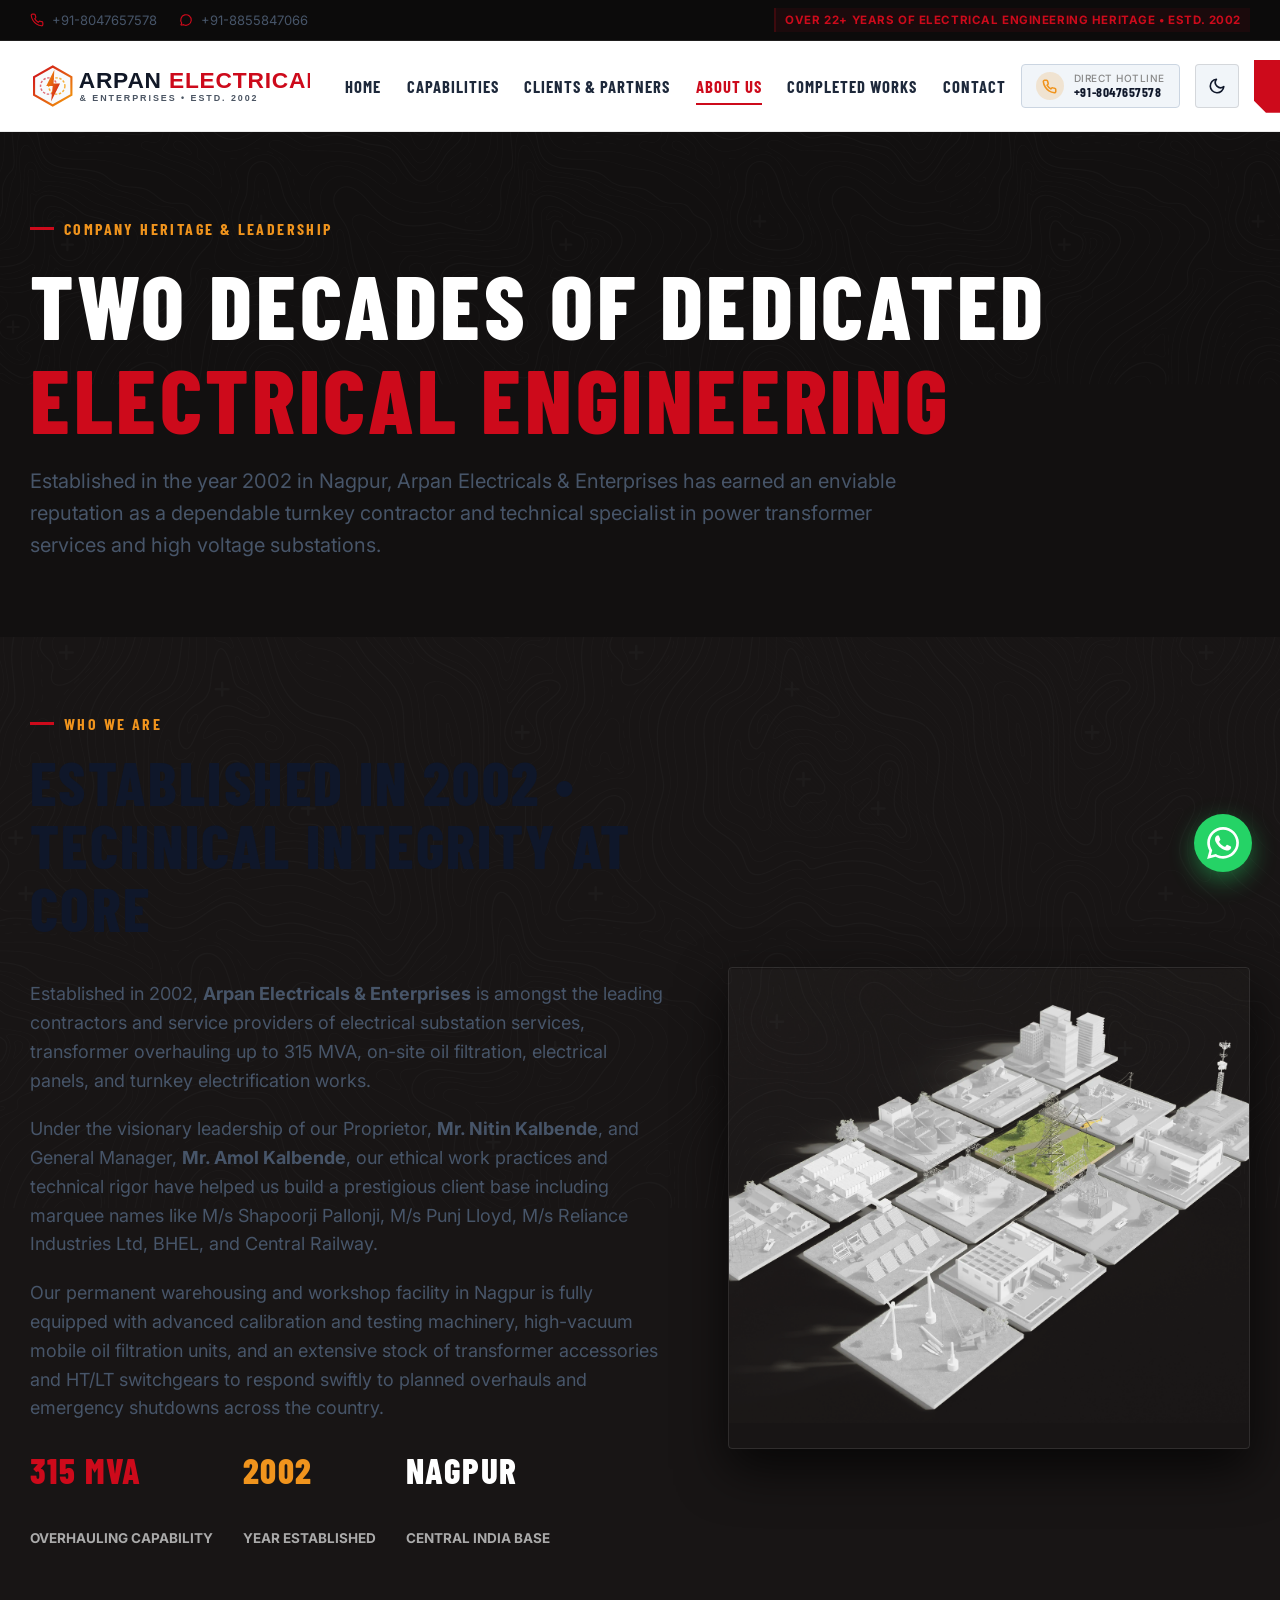
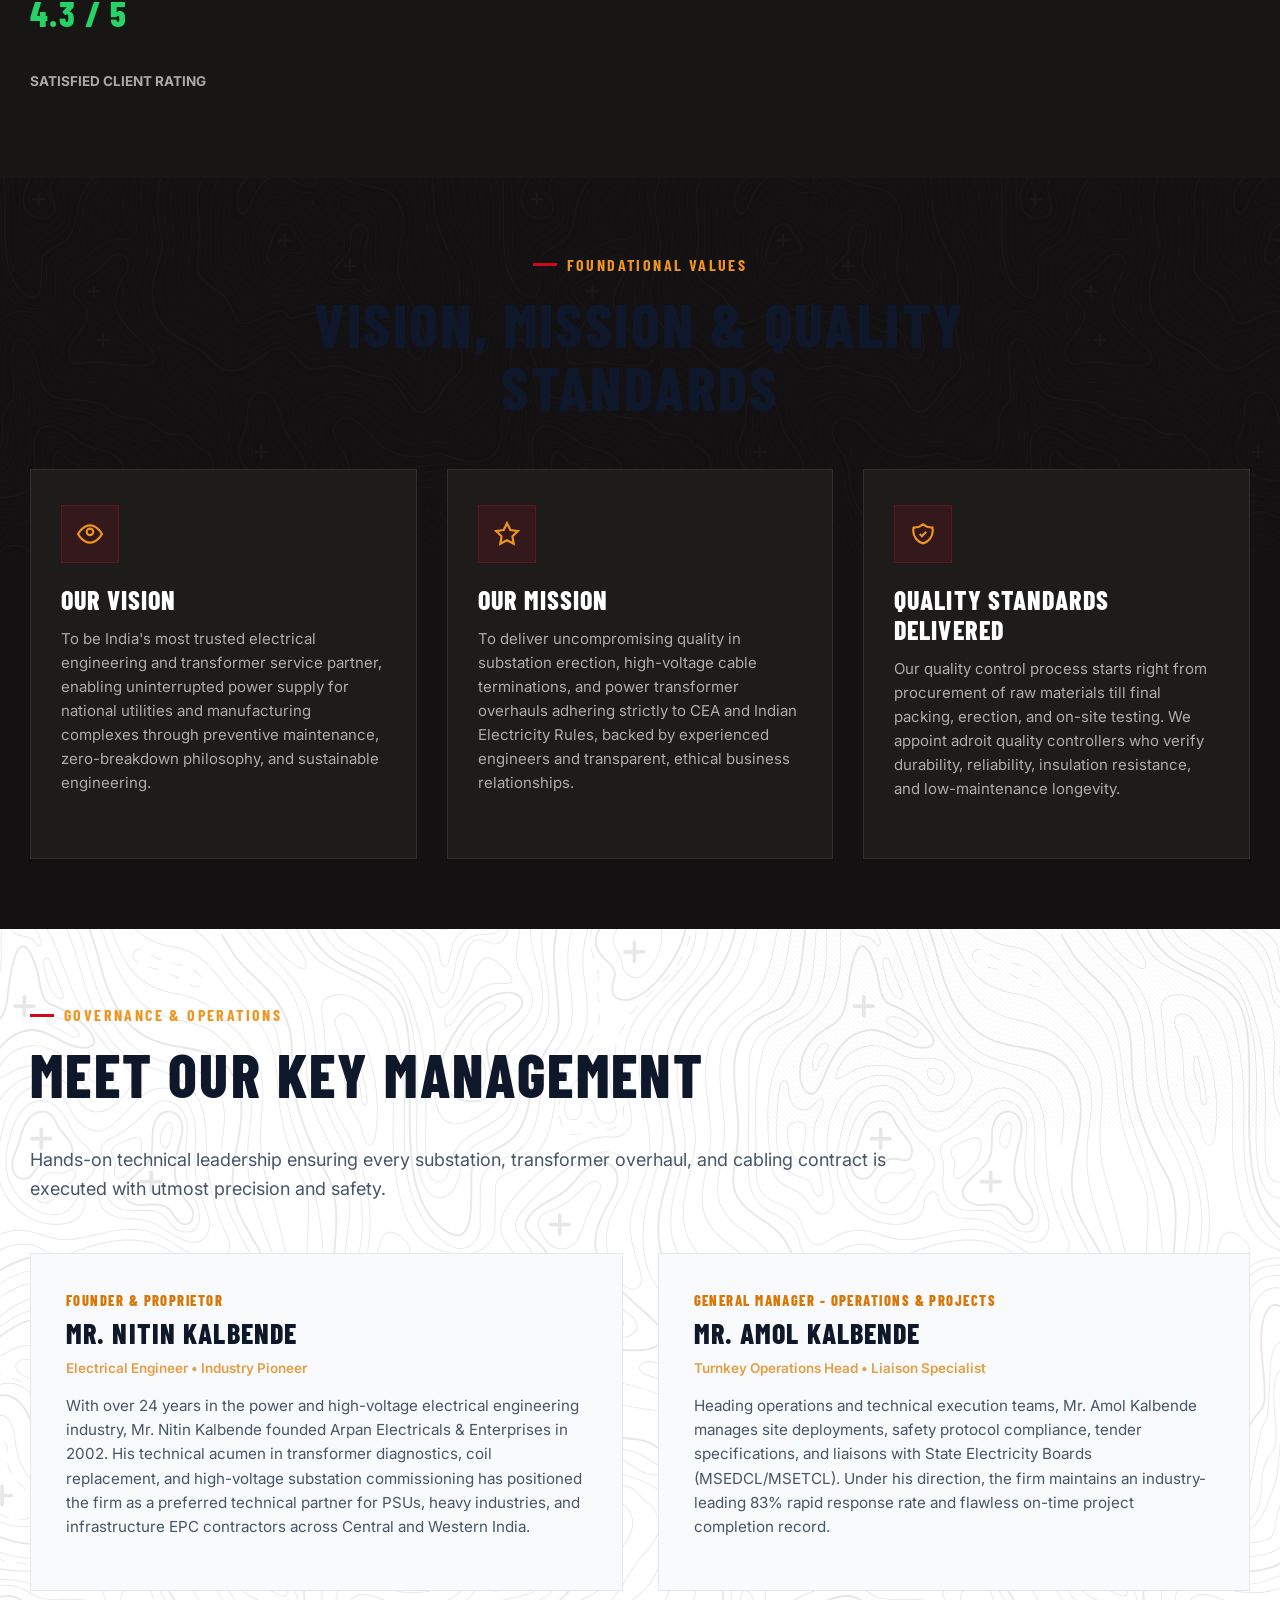
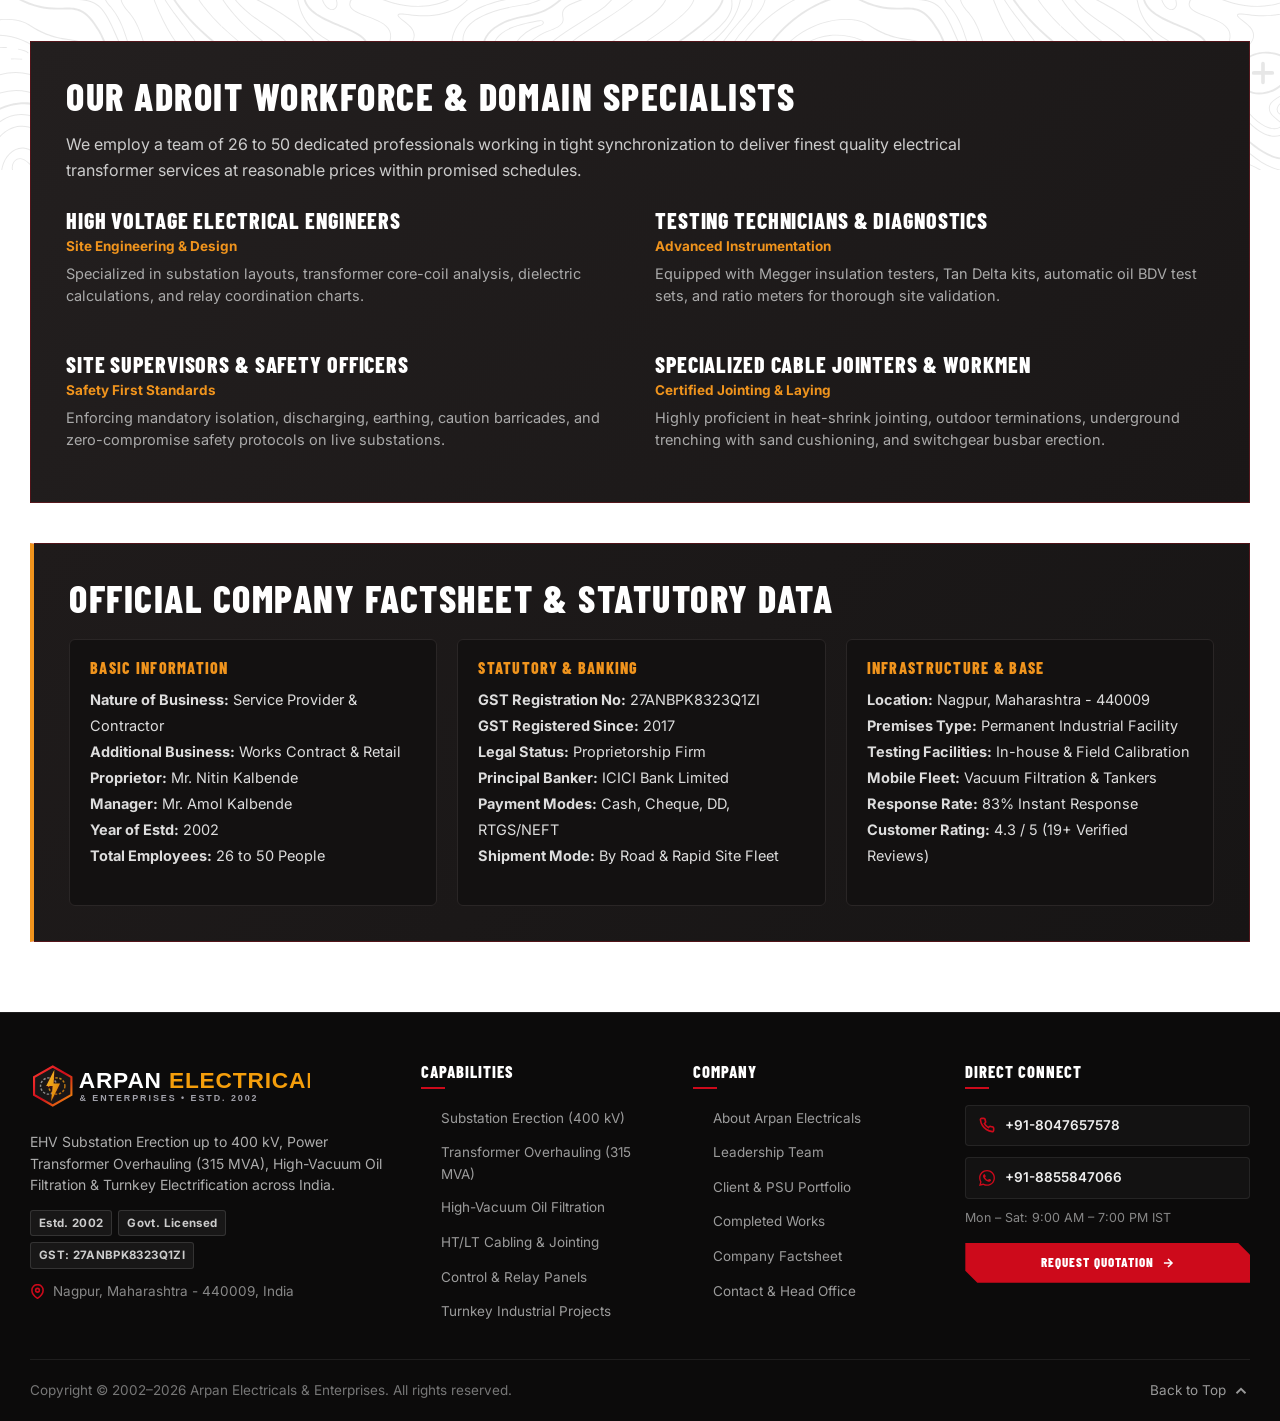
==== commit 2297609d: "Add Light Mode as default with theme toggle switch, optimize video (70% size reduction) and image as" ====
--- a/about.html
+++ b/about.html
@@ -10,6 +10,13 @@
   <!-- Quanta Services Design System Stylesheets -->
   <link rel="stylesheet" href="_next/static/css/a41a6d3d1472bc70.css">
   <link rel="stylesheet" href="css/quanta-theme.css">
+  <!-- Early Theme Init: Default White / Light Mode -->
+  <script>
+    (function() {
+      var saved = localStorage.getItem('arpan_theme') || 'light';
+      document.documentElement.setAttribute('data-theme', saved);
+    })();
+  </script>
 </head>
 <body class="bg-dark">
 
@@ -35,8 +42,9 @@
   <!-- NAVBAR -->
   <header class="navbar">
     <div class="container navbar-content">
-      <a href="index.html" class="site-logo" title="Arpan Electricals &amp; Enterprises">
-        <img src="assets/logos/arpan-logo-white.svg?v=4" alt="Arpan Electricals Logo" height="54">
+            <a href="index.html" class="site-logo" title="Arpan Electricals &amp; Enterprises">
+        <img src="assets/logos/arpan-logo.svg" alt="Arpan Electricals Logo" class="logo-light" height="52">
+        <img src="assets/logos/arpan-logo-white.svg?v=4" alt="Arpan Electricals Logo" class="logo-dark" height="52">
       </a>
 
       <ul class="nav-menu">
@@ -48,7 +56,7 @@
         <li><a href="contact.html" class="nav-link">Contact</a></li>
       </ul>
 
-            <!-- Navbar Action Buttons (Utilised Space + Hotline + Responsive CTA) -->
+                  <!-- Navbar Action Buttons (Hotline + Theme Toggle + Responsive CTA + Hamburger) -->
       <div class="nav-actions">
         <a href="tel:+918047657578" class="header-phone-cta" title="Call Arpan Electricals Hotline">
           <span class="phone-icon-wrap">
@@ -60,6 +68,26 @@
           </span>
         </a>
 
+        <!-- Light/Dark Mode Switch (Default Light Mode) -->
+        <button id="themeToggleBtn" class="theme-toggle-btn" aria-label="Toggle Light and Dark Mode" title="Toggle Theme (Light / Dark)">
+          <!-- Moon Icon (shown in Light Mode to switch to Dark) -->
+          <svg class="theme-icon-moon" width="18" height="18" viewBox="0 0 24 24" fill="none" stroke="currentColor" stroke-width="2.2" stroke-linecap="round" stroke-linejoin="round">
+            <path d="M21 12.79A9 9 0 1 1 11.21 3 7 7 0 0 0 21 12.79z"></path>
+          </svg>
+          <!-- Sun Icon (shown in Dark Mode to switch to Light) -->
+          <svg class="theme-icon-sun" width="18" height="18" viewBox="0 0 24 24" fill="none" stroke="currentColor" stroke-width="2.2" stroke-linecap="round" stroke-linejoin="round">
+            <circle cx="12" cy="12" r="5"></circle>
+            <line x1="12" y1="1" x2="12" y2="3"></line>
+            <line x1="12" y1="21" x2="12" y2="23"></line>
+            <line x1="4.22" y1="4.22" x2="5.64" y2="5.64"></line>
+            <line x1="18.36" y1="18.36" x2="19.78" y2="19.78"></line>
+            <line x1="1" y1="12" x2="3" y2="12"></line>
+            <line x1="21" y1="12" x2="23" y2="12"></line>
+            <line x1="4.22" y1="19.78" x2="5.64" y2="18.36"></line>
+            <line x1="18.36" y1="5.64" x2="19.78" y2="4.22"></line>
+          </svg>
+        </button>
+
         <a href="https://wa.me/918855847066?text=Hello%20Arpan%20Electricals%20%26%20Enterprises%2C%20I%20would%20like%20to%20request%20an%20enquiry%20%2F%20quote%20for%20an%20Electrical%20Substation%20%2F%20Transformer%20project." target="_blank" rel="noopener noreferrer" class="btn btn-primary" title="Request Quote on WhatsApp (+91-8855847066)">
           <span>Request Quote</span>
           <svg width="15" height="15" fill="none" stroke="currentColor" stroke-width="2.5" viewBox="0 0 24 24"><line x1="5" y1="12" x2="19" y2="12"></line><polyline points="12 5 19 12 12 19"></polyline></svg>
@@ -75,10 +103,21 @@
   <!-- OFFCANVAS MOBILE DRAWER -->
   <div class="drawer-backdrop"></div>
   <aside class="mobile-drawer">
-    <div class="drawer-header">
+        <div class="drawer-header">
       <div class="site-logo">
-        <img src="assets/logos/arpan-logo-white.svg?v=4" alt="Arpan Electricals Logo" height="44">
-      </div>
+        <img src="assets/logos/arpan-logo.svg" alt="Arpan Electricals Logo" class="logo-light" height="42">
+        <img src="assets/logos/arpan-logo-white.svg?v=4" alt="Arpan Electricals Logo" class="logo-dark" height="42">
+      </div>
+      <button class="drawer-close" aria-label="Close menu">&times;</button>
+    </div>
+    <!-- Drawer Theme Switch -->
+    <div style="padding: 1.2rem 2rem; border-bottom: 1px solid rgba(0,0,0,0.06); display: flex; align-items: center; justify-content: space-between;">
+      <span style="font-size: 1.35rem; font-weight: 700; text-transform: uppercase; letter-spacing: 0.05em;">Theme</span>
+      <button id="drawerThemeToggleBtn" class="theme-toggle-btn" aria-label="Toggle Theme" style="width: 36px; height: 36px;">
+        <svg class="theme-icon-moon" width="16" height="16" viewBox="0 0 24 24" fill="none" stroke="currentColor" stroke-width="2.2"><path d="M21 12.79A9 9 0 1 1 11.21 3 7 7 0 0 0 21 12.79z"></path></svg>
+        <svg class="theme-icon-sun" width="16" height="16" viewBox="0 0 24 24" fill="none" stroke="currentColor" stroke-width="2.2"><circle cx="12" cy="12" r="5"></circle><line x1="12" y1="1" x2="12" y2="3"></line><line x1="12" y1="21" x2="12" y2="23"></line><line x1="4.22" y1="4.22" x2="5.64" y2="5.64"></line><line x1="18.36" y1="18.36" x2="19.78" y2="19.78"></line><line x1="1" y1="12" x2="3" y2="12"></line><line x1="21" y1="12" x2="23" y2="12"></line><line x1="4.22" y1="19.78" x2="5.64" y2="18.36"></line><line x1="18.36" y1="5.64" x2="19.78" y2="4.22"></line></svg>
+      </button>
+    </div>
       <button class="drawer-close" aria-label="Close menu">&times;</button>
     </div>
     <ul class="drawer-nav">
--- a/css/quanta-theme.css
+++ b/css/quanta-theme.css
@@ -2402,3 +2402,388 @@
     height: 28px;
   }
 }
+
+
+/* ==========================================================================
+   THEME TOGGLE BUTTON & LOGO SWITCHING (LIGHT & DARK MODES)
+   ========================================================================== */
+.theme-toggle-btn {
+  display: inline-flex;
+  align-items: center;
+  justify-content: center;
+  width: 44px;
+  height: 44px;
+  border-radius: 4px;
+  cursor: pointer;
+  transition: var(--transition);
+  border: 1px solid rgba(0, 0, 0, 0.12);
+  background: #f1f5f9;
+  color: #0f172a;
+  flex-shrink: 0;
+}
+
+.theme-toggle-btn:hover {
+  background: rgba(205, 10, 27, 0.1);
+  border-color: var(--theme-primary);
+  color: var(--theme-primary);
+  transform: rotate(15deg);
+}
+
+/* Light mode (default): show Moon, hide Sun, show light logo */
+:root:not([data-theme="dark"]) .theme-icon-sun {
+  display: none !important;
+}
+:root:not([data-theme="dark"]) .theme-icon-moon {
+  display: block !important;
+}
+:root:not([data-theme="dark"]) .logo-dark {
+  display: none !important;
+}
+:root:not([data-theme="dark"]) .logo-light {
+  display: block !important;
+}
+
+/* Dark mode: show Sun, hide Moon, show dark logo */
+[data-theme="dark"] .theme-icon-moon {
+  display: none !important;
+}
+[data-theme="dark"] .theme-icon-sun {
+  display: block !important;
+}
+[data-theme="dark"] .logo-light {
+  display: none !important;
+}
+[data-theme="dark"] .logo-dark {
+  display: block !important;
+}
+[data-theme="dark"] .theme-toggle-btn {
+  background: rgba(255, 255, 255, 0.08);
+  border-color: rgba(255, 255, 255, 0.16);
+  color: #ffffff;
+}
+
+@media (max-width: 992px) {
+  .theme-toggle-btn {
+    width: 42px !important;
+    height: 42px !important;
+  }
+}
+
+@media (max-width: 575px) {
+  .theme-toggle-btn {
+    width: 38px !important;
+    height: 38px !important;
+  }
+  .theme-toggle-btn svg {
+    width: 16px !important;
+    height: 16px !important;
+  }
+}
+
+/* ==========================================================================
+   LIGHT MODE DESIGN SYSTEM (DEFAULT WHITE MODE)
+   ========================================================================== */
+:root:not([data-theme="dark"]) body {
+  background-color: #f8fafc;
+  color: #1e293b;
+}
+
+/* Top Bar Light Mode */
+:root:not([data-theme="dark"]) .top-bar {
+  background-color: #ffffff;
+  border-bottom: 1px solid #e2e8f0;
+  color: #475569;
+}
+:root:not([data-theme="dark"]) .top-bar-item a,
+:root:not([data-theme="dark"]) .top-bar-item span {
+  color: #475569;
+}
+:root:not([data-theme="dark"]) .top-bar-item a:hover {
+  color: #cd0a1b;
+}
+:root:not([data-theme="dark"]) .top-bar-badge {
+  background: rgba(205, 10, 27, 0.08);
+  color: #cd0a1b;
+  border-color: rgba(205, 10, 27, 0.2);
+}
+
+/* Navbar Light Mode */
+:root:not([data-theme="dark"]) .navbar {
+  background-color: rgba(255, 255, 255, 0.95);
+  border-bottom: 1px solid rgba(0, 0, 0, 0.08);
+}
+:root:not([data-theme="dark"]) .navbar.scrolled {
+  background-color: rgba(255, 255, 255, 0.98);
+  box-shadow: 0 4px 20px rgba(0, 0, 0, 0.06);
+}
+:root:not([data-theme="dark"]) .nav-link {
+  color: #1e293b;
+}
+:root:not([data-theme="dark"]) .nav-link:hover,
+:root:not([data-theme="dark"]) .nav-link.active {
+  color: #cd0a1b;
+}
+:root:not([data-theme="dark"]) .header-phone-cta {
+  background: #f1f5f9;
+  border-color: #cbd5e1;
+  color: #0f172a;
+}
+:root:not([data-theme="dark"]) .header-phone-cta:hover {
+  background: rgba(205, 10, 27, 0.08);
+  border-color: #cd0a1b;
+  color: #cd0a1b;
+}
+:root:not([data-theme="dark"]) .header-phone-cta .phone-text strong {
+  color: #0f172a;
+}
+:root:not([data-theme="dark"]) .menu-toggle {
+  background: #f1f5f9;
+  border-color: #cbd5e1;
+  color: #0f172a;
+}
+:root:not([data-theme="dark"]) .menu-toggle svg line {
+  stroke: #0f172a;
+}
+
+/* Hero Section Light Mode */
+:root:not([data-theme="dark"]) .hero-overlay {
+  background: linear-gradient(135deg, rgba(255, 255, 255, 0.88) 0%, rgba(248, 250, 252, 0.78) 50%, rgba(255, 255, 255, 0.92) 100%);
+}
+:root:not([data-theme="dark"]) .hero-pretitle {
+  color: #cd0a1b;
+  background: rgba(205, 10, 27, 0.08);
+  border-color: rgba(205, 10, 27, 0.25);
+}
+:root:not([data-theme="dark"]) .hero-title {
+  color: #0f172a;
+}
+:root:not([data-theme="dark"]) .hero-subtitle {
+  color: #334155;
+}
+:root:not([data-theme="dark"]) .btn-secondary {
+  background-color: #0f172a;
+  color: #ffffff;
+}
+:root:not([data-theme="dark"]) .btn-secondary:hover {
+  background-color: #1e293b;
+}
+:root:not([data-theme="dark"]) .btn-outline {
+  border-color: #0f172a;
+  color: #0f172a;
+}
+:root:not([data-theme="dark"]) .btn-outline:hover {
+  background-color: #0f172a;
+  color: #ffffff;
+}
+
+/* Headings & Text Light Mode */
+:root:not([data-theme="dark"]) .h2 {
+  color: #0f172a;
+}
+:root:not([data-theme="dark"]) .section-description {
+  color: #475569;
+}
+
+/* Capabilities Section Light Mode */
+:root:not([data-theme="dark"]) #capabilities,
+:root:not([data-theme="dark"]) .section-capabilities {
+  background-color: #ffffff !important;
+}
+:root:not([data-theme="dark"]) .capability-card {
+  background: #ffffff;
+  border: 1px solid #e2e8f0;
+  box-shadow: 0 4px 18px rgba(0, 0, 0, 0.04);
+}
+:root:not([data-theme="dark"]) .capability-card:hover {
+  border-color: #cd0a1b;
+  box-shadow: 0 12px 30px rgba(205, 10, 27, 0.08);
+}
+:root:not([data-theme="dark"]) .card-title {
+  color: #0f172a;
+}
+:root:not([data-theme="dark"]) .card-desc {
+  color: #475569;
+}
+:root:not([data-theme="dark"]) .card-specs li {
+  color: #334155;
+  border-bottom: 1px solid #f1f5f9;
+}
+
+/* Strategic Pillars Light Mode */
+:root:not([data-theme="dark"]) .pillars-section,
+:root:not([data-theme="dark"]) .section-pillars {
+  background-color: #f8fafc !important;
+}
+:root:not([data-theme="dark"]) .pillar-card {
+  background: #ffffff;
+  border: 1px solid #e2e8f0;
+  box-shadow: 0 4px 18px rgba(0, 0, 0, 0.04);
+}
+:root:not([data-theme="dark"]) .pillar-title {
+  color: #0f172a;
+}
+:root:not([data-theme="dark"]) .pillar-desc {
+  color: #475569;
+}
+
+/* Clients Section Light Mode */
+:root:not([data-theme="dark"]) #clients,
+:root:not([data-theme="dark"]) .section-clients {
+  background-color: #ffffff !important;
+}
+:root:not([data-theme="dark"]) .client-filter-tabs .tab-btn {
+  background: #f1f5f9;
+  color: #475569;
+  border: 1px solid #cbd5e1;
+}
+:root:not([data-theme="dark"]) .client-filter-tabs .tab-btn.active {
+  background: #cd0a1b;
+  color: #ffffff;
+  border-color: #cd0a1b;
+}
+:root:not([data-theme="dark"]) .client-card {
+  background: #ffffff;
+  border: 1px solid #e2e8f0;
+  box-shadow: 0 4px 16px rgba(0, 0, 0, 0.04);
+}
+:root:not([data-theme="dark"]) .client-card:hover {
+  border-color: #cd0a1b;
+  box-shadow: 0 10px 25px rgba(205, 10, 27, 0.08);
+}
+:root:not([data-theme="dark"]) .client-logo-wrap {
+  background: #f8fafc;
+  border: 1px solid #e2e8f0;
+}
+:root:not([data-theme="dark"]) .client-name {
+  color: #0f172a;
+}
+:root:not([data-theme="dark"]) .client-category {
+  color: #d97706;
+}
+:root:not([data-theme="dark"]) .client-scope {
+  color: #64748b;
+}
+
+/* Projects Section Light Mode */
+:root:not([data-theme="dark"]) #projects {
+  background-color: #f8fafc !important;
+}
+:root:not([data-theme="dark"]) .project-filter-tabs .tab-btn {
+  background: #ffffff;
+  color: #475569;
+  border: 1px solid #cbd5e1;
+}
+:root:not([data-theme="dark"]) .project-filter-tabs .tab-btn.active {
+  background: #cd0a1b;
+  color: #ffffff;
+  border-color: #cd0a1b;
+}
+:root:not([data-theme="dark"]) .project-card {
+  background: #ffffff;
+  border: 1px solid #e2e8f0;
+  box-shadow: 0 4px 18px rgba(0, 0, 0, 0.04);
+}
+:root:not([data-theme="dark"]) .project-info {
+  background: #ffffff;
+}
+:root:not([data-theme="dark"]) .project-title {
+  color: #0f172a;
+}
+:root:not([data-theme="dark"]) .project-desc {
+  color: #475569;
+}
+:root:not([data-theme="dark"]) .project-category {
+  color: #d97706;
+}
+
+/* Leadership & Factsheet Light Mode */
+:root:not([data-theme="dark"]) #leadership {
+  background-color: #ffffff !important;
+}
+:root:not([data-theme="dark"]) .leader-card {
+  background: #f8fafc;
+  border: 1px solid #e2e8f0;
+}
+:root:not([data-theme="dark"]) .leader-name {
+  color: #0f172a;
+}
+:root:not([data-theme="dark"]) .leader-role {
+  color: #d97706;
+}
+:root:not([data-theme="dark"]) .leader-bio {
+  color: #475569;
+}
+:root:not([data-theme="dark"]) .factsheet-card {
+  background: #f8fafc;
+  border: 1px solid #e2e8f0;
+}
+:root:not([data-theme="dark"]) .fact-label {
+  color: #64748b;
+}
+:root:not([data-theme="dark"]) .fact-value {
+  color: #0f172a;
+}
+
+/* Testimonials Light Mode */
+:root:not([data-theme="dark"]) #testimonials,
+:root:not([data-theme="dark"]) .section-testimonials {
+  background-color: #f8fafc !important;
+}
+:root:not([data-theme="dark"]) .review-card {
+  background: #ffffff;
+  border: 1px solid #e2e8f0;
+  box-shadow: 0 4px 18px rgba(0, 0, 0, 0.04);
+}
+:root:not([data-theme="dark"]) .review-title {
+  color: #0f172a;
+}
+:root:not([data-theme="dark"]) .review-text {
+  color: #334155;
+}
+:root:not([data-theme="dark"]) .reviewer-name {
+  color: #0f172a;
+}
+:root:not([data-theme="dark"]) .reviewer-meta {
+  color: #64748b;
+}
+
+/* Contact Section Light Mode */
+:root:not([data-theme="dark"]) #contact {
+  background-color: #ffffff !important;
+}
+:root:not([data-theme="dark"]) .contact-card {
+  background: #f8fafc;
+  border: 1px solid #e2e8f0;
+}
+:root:not([data-theme="dark"]) .contact-title {
+  color: #0f172a;
+}
+:root:not([data-theme="dark"]) .contact-text {
+  color: #475569;
+}
+:root:not([data-theme="dark"]) .form-control {
+  background: #ffffff;
+  border: 1px solid #cbd5e1;
+  color: #0f172a;
+}
+:root:not([data-theme="dark"]) .form-control:focus {
+  border-color: #cd0a1b;
+  box-shadow: 0 0 0 3px rgba(205, 10, 27, 0.12);
+}
+
+/* Drawer Light Mode */
+:root:not([data-theme="dark"]) .mobile-drawer {
+  background-color: #ffffff;
+  color: #0f172a;
+  border-right: 1px solid #e2e8f0;
+}
+:root:not([data-theme="dark"]) .drawer-close {
+  color: #0f172a;
+}
+:root:not([data-theme="dark"]) .drawer-nav a {
+  color: #0f172a;
+  border-bottom: 1px solid #f1f5f9;
+}
+:root:not([data-theme="dark"]) .drawer-nav a:hover {
+  color: #cd0a1b;
+}
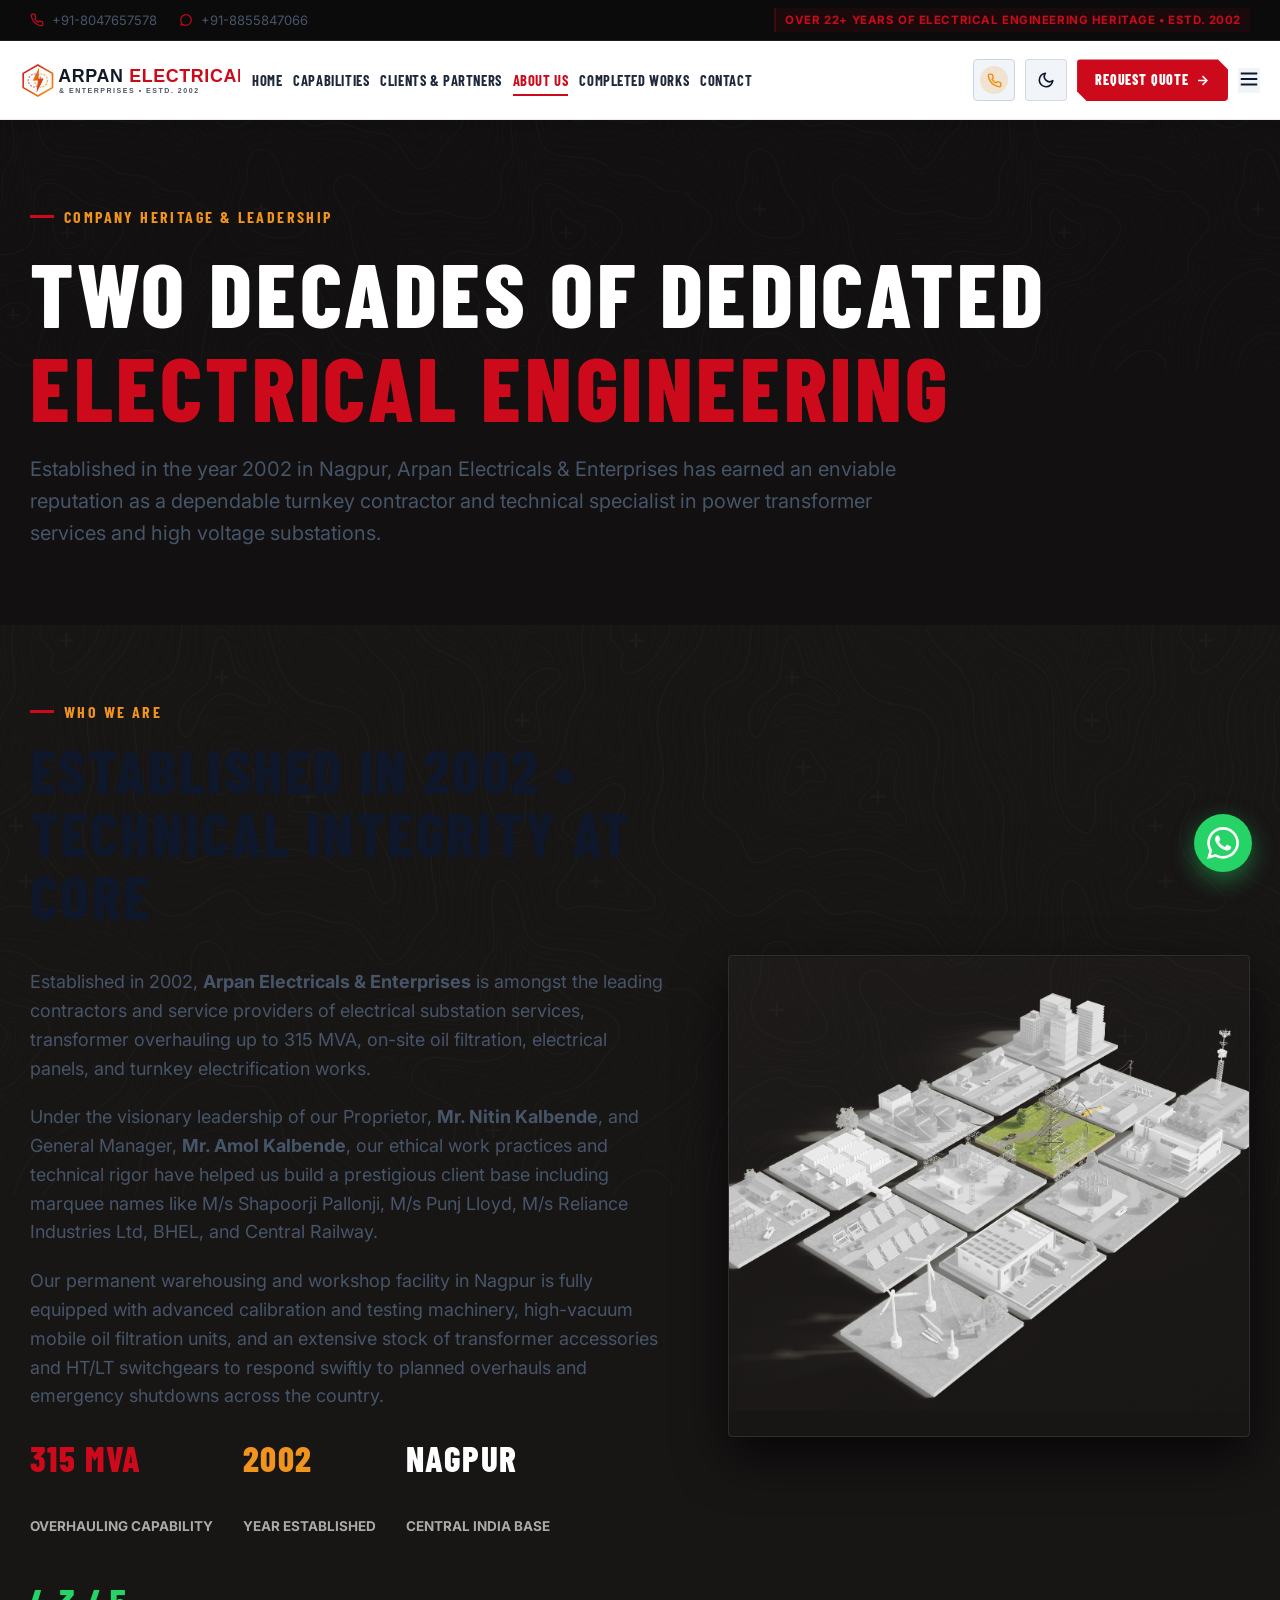
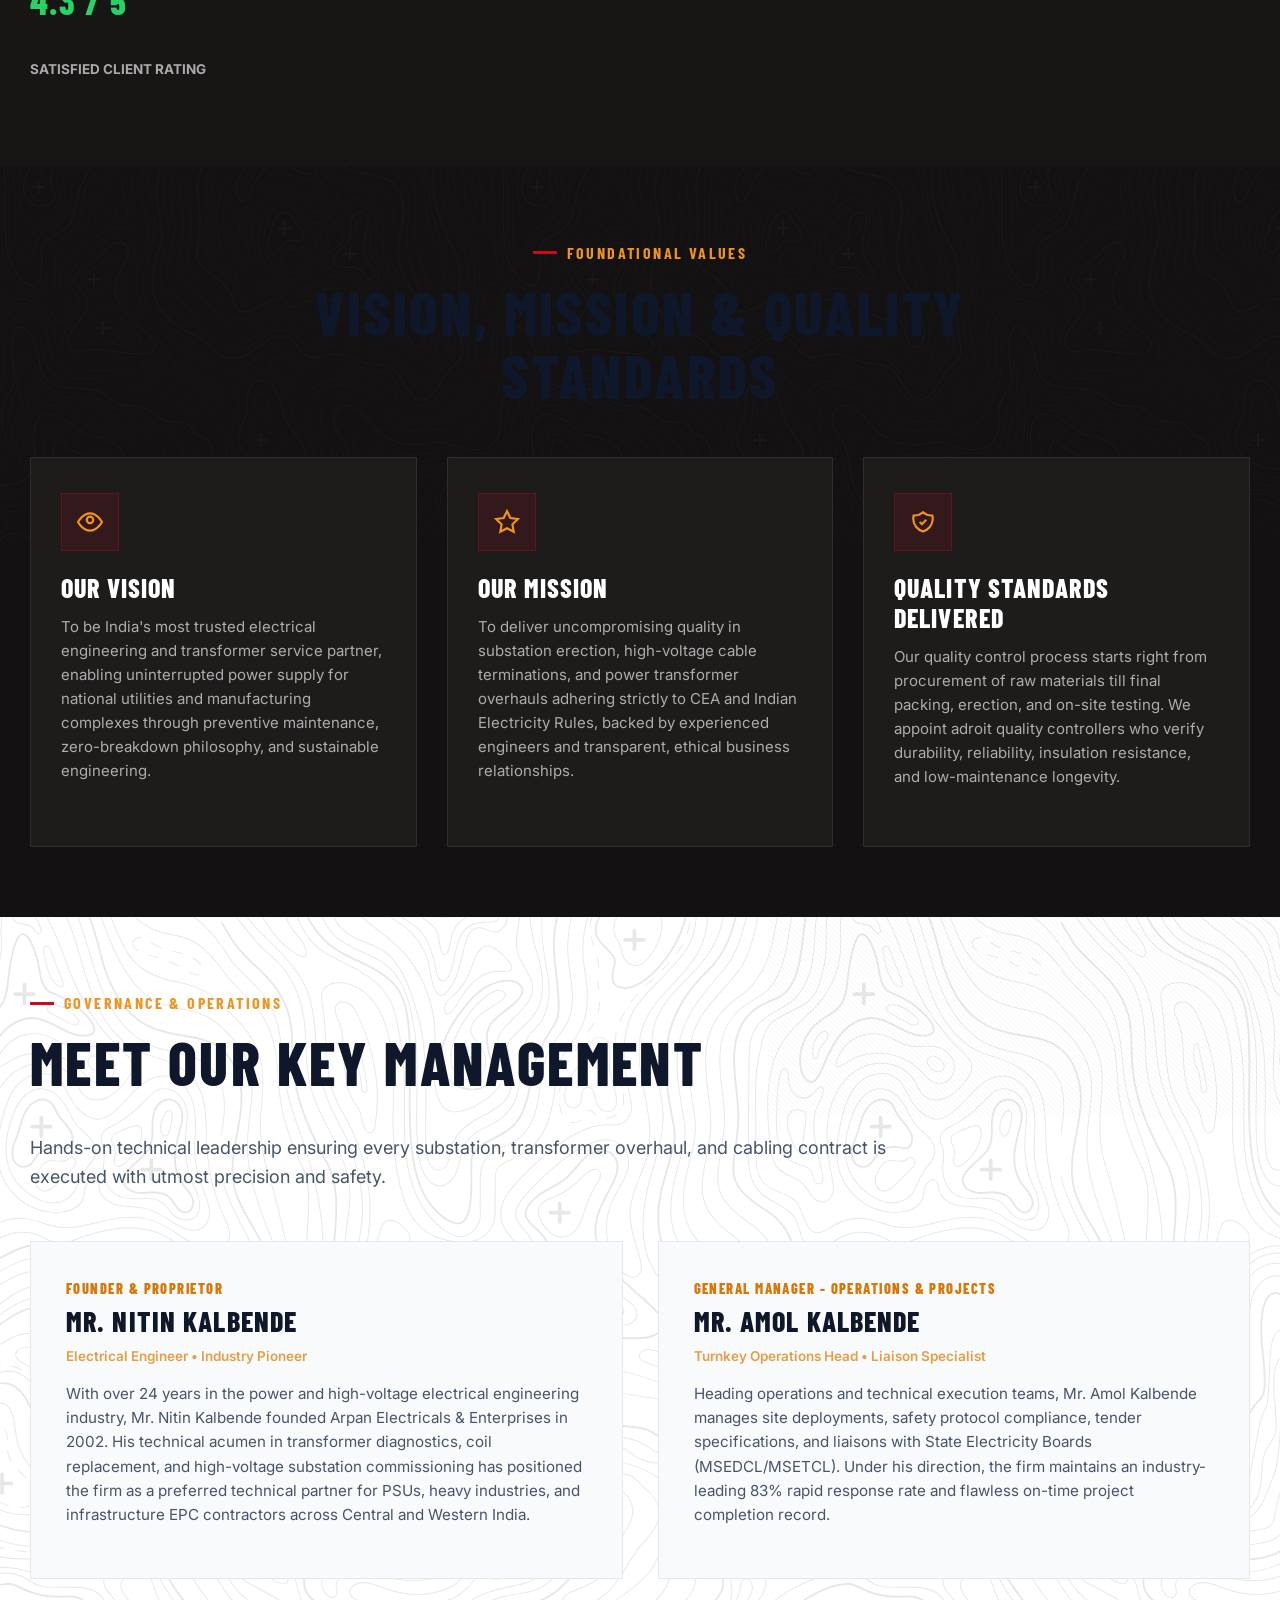
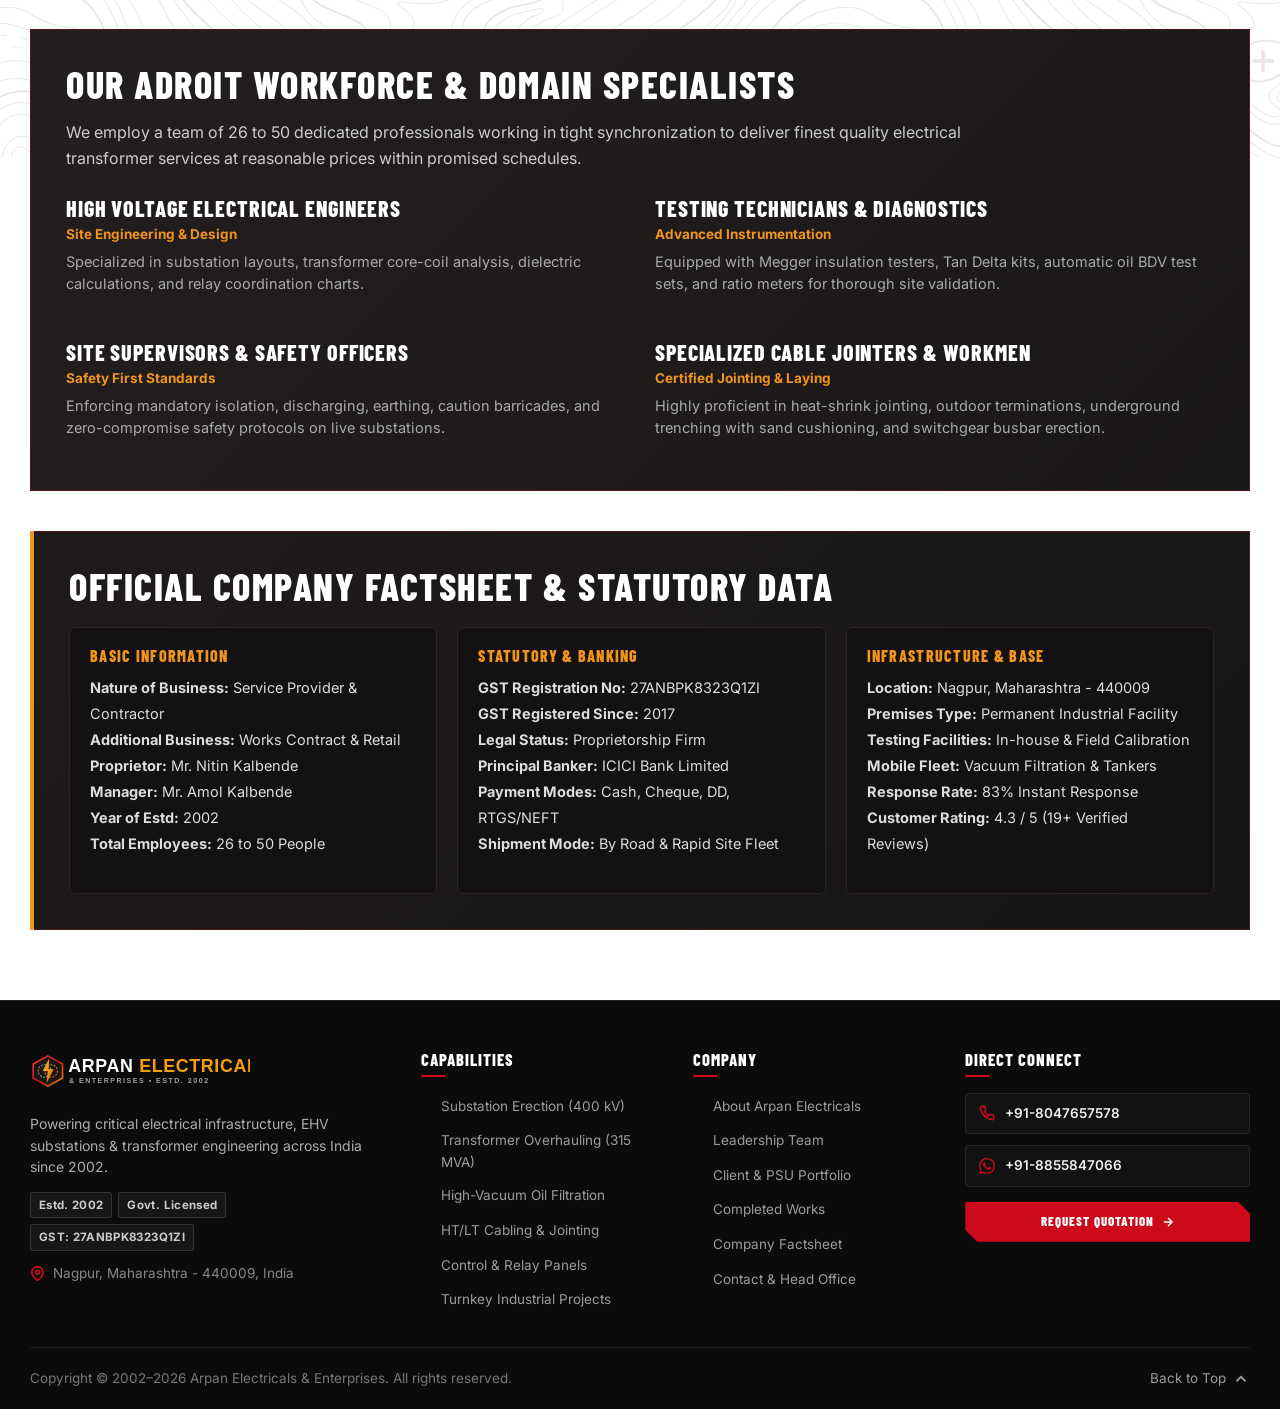
==== commit 43b71987: "Fix: Lock sticky header on scroll, eliminate navbar button cutoff, fix light/dark theme switch, rest" ====
--- a/about.html
+++ b/about.html
@@ -117,8 +117,6 @@
         <svg class="theme-icon-moon" width="16" height="16" viewBox="0 0 24 24" fill="none" stroke="currentColor" stroke-width="2.2"><path d="M21 12.79A9 9 0 1 1 11.21 3 7 7 0 0 0 21 12.79z"></path></svg>
         <svg class="theme-icon-sun" width="16" height="16" viewBox="0 0 24 24" fill="none" stroke="currentColor" stroke-width="2.2"><circle cx="12" cy="12" r="5"></circle><line x1="12" y1="1" x2="12" y2="3"></line><line x1="12" y1="21" x2="12" y2="23"></line><line x1="4.22" y1="4.22" x2="5.64" y2="5.64"></line><line x1="18.36" y1="18.36" x2="19.78" y2="19.78"></line><line x1="1" y1="12" x2="3" y2="12"></line><line x1="21" y1="12" x2="23" y2="12"></line><line x1="4.22" y1="19.78" x2="5.64" y2="18.36"></line><line x1="18.36" y1="5.64" x2="19.78" y2="4.22"></line></svg>
       </button>
-    </div>
-      <button class="drawer-close" aria-label="Close menu">&times;</button>
     </div>
     <ul class="drawer-nav">
       <li><a href="index.html">Home</a></li>
@@ -373,7 +371,7 @@
             <img src="assets/logos/arpan-logo-white.svg?v=4" alt="Arpan Electricals Logo" height="46">
           </a>
           <p class="footer-tagline">
-            EHV Substation Erection up to 400 kV, Power Transformer Overhauling (315 MVA), High-Vacuum Oil Filtration &amp; Turnkey Electrification across India.
+            Powering critical electrical infrastructure, EHV substations &amp; transformer engineering across India since 2002.
           </p>
           <div class="footer-meta">
             <span class="f-badge">Estd. 2002</span>
@@ -421,7 +419,6 @@
               <svg width="16" height="16" viewBox="0 0 24 24" fill="currentColor"><path d="M.057 24l1.687-6.163c-1.041-1.804-1.588-3.849-1.587-5.946.003-6.556 5.338-11.891 11.893-11.891 3.181.001 6.167 1.24 8.413 3.488 2.245 2.248 3.481 5.236 3.48 8.414-.003 6.557-5.338 11.892-11.893 11.892-1.99-.001-3.951-.5-5.688-1.448l-6.305 1.654zm6.597-3.807c1.676.995 3.276 1.591 5.392 1.592 5.448 0 9.886-4.434 9.889-9.885.002-5.462-4.415-9.89-9.881-9.892-5.452 0-9.887 4.434-9.889 9.884-.001 2.225.651 3.891 1.746 5.634l-.999 3.648 3.742-.981zm11.387-5.464c-.074-.124-.272-.198-.57-.347-.297-.149-1.758-.868-2.031-.967-.272-.099-.47-.149-.669.149-.198.297-.768.967-.941 1.165-.173.198-.347.223-.644.074-.297-.149-1.255-.462-2.39-1.475-.883-.788-1.48-1.761-1.653-2.059-.173-.297-.018-.458.13-.606.134-.133.297-.347.446-.521.151-.172.2-.296.3-.495.099-.198.05-.372-.025-.521-.075-.148-.669-1.611-.916-2.206-.242-.579-.487-.501-.669-.51l-.57-.01c-.198 0-.52.074-.792.372s-1.04 1.016-1.04 2.479 1.065 2.876 1.213 3.074c.149.198 2.095 3.2 5.076 4.487.709.306 1.263.489 1.694.626.712.226 1.36.194 1.872.118.571-.085 1.758-.719 2.006-1.413.248-.695.248-1.29.173-1.414z"/></svg>
               <span>+91-8855847066</span>
             </a>
-            <div class="f-contact-note">Mon &ndash; Sat: 9:00 AM &ndash; 7:00 PM IST</div>
             <a href="https://wa.me/918855847066?text=Hello%20Arpan%20Electricals%20%26%20Enterprises%2C%20I%20would%20like%20to%20request%20an%20enquiry%20%2F%20quote%20for%20an%20Electrical%20Substation%20%2F%20Transformer%20project." target="_blank" rel="noopener noreferrer" class="btn btn-primary f-quote-btn">
               <span>Request Quotation</span>
               <svg width="14" height="14" viewBox="0 0 24 24" fill="none" stroke="currentColor" stroke-width="2.5"><path d="M5 12h14M12 5l7 7-7 7"/></svg>
--- a/css/quanta-theme.css
+++ b/css/quanta-theme.css
@@ -75,7 +75,7 @@
   line-height: 1.6;
   color: #333333;
   background-color: var(--gray-1000);
-  overflow-x: hidden;
+  overflow-x: clip;
   width: 100%;
   position: relative;
   -webkit-font-smoothing: antialiased;
@@ -2407,6 +2407,10 @@
 /* ==========================================================================
    THEME TOGGLE BUTTON & LOGO SWITCHING (LIGHT & DARK MODES)
    ========================================================================== */
+.theme-toggle-btn * {
+  pointer-events: none;
+}
+
 .theme-toggle-btn {
   display: inline-flex;
   align-items: center;
@@ -2545,35 +2549,54 @@
   stroke: #0f172a;
 }
 
-/* Hero Section Light Mode */
+/* Hero Section Light Mode: Cinematic industrial video clarity & high-contrast typography */
+:root:not([data-theme="dark"]) .hero-section {
+  background-color: #0a0c12;
+}
 :root:not([data-theme="dark"]) .hero-overlay {
-  background: linear-gradient(135deg, rgba(255, 255, 255, 0.88) 0%, rgba(248, 250, 252, 0.78) 50%, rgba(255, 255, 255, 0.92) 100%);
+  background: linear-gradient(
+    180deg,
+    rgba(10, 14, 22, 0.55) 0%,
+    rgba(10, 14, 22, 0.42) 45%,
+    rgba(10, 14, 22, 0.72) 80%,
+    rgba(10, 14, 22, 0.94) 100%
+  ) !important;
 }
 :root:not([data-theme="dark"]) .hero-pretitle {
-  color: #cd0a1b;
-  background: rgba(205, 10, 27, 0.08);
-  border-color: rgba(205, 10, 27, 0.25);
+  color: #ffffff !important;
+  background: rgba(205, 10, 27, 0.9) !important;
+  border-color: #cd0a1b !important;
+  box-shadow: 0 4px 15px rgba(205, 10, 27, 0.35);
 }
 :root:not([data-theme="dark"]) .hero-title {
-  color: #0f172a;
+  color: #ffffff !important;
+  text-shadow: 0 4px 18px rgba(0, 0, 0, 0.95) !important;
+}
+:root:not([data-theme="dark"]) .hero-title .text-white {
+  color: #ffffff !important;
+}
+:root:not([data-theme="dark"]) .hero-title .text-red {
+  color: #ef4444 !important;
+  text-shadow: 0 4px 20px rgba(239, 68, 68, 0.45) !important;
 }
 :root:not([data-theme="dark"]) .hero-subtitle {
-  color: #334155;
-}
-:root:not([data-theme="dark"]) .btn-secondary {
-  background-color: #0f172a;
-  color: #ffffff;
-}
-:root:not([data-theme="dark"]) .btn-secondary:hover {
-  background-color: #1e293b;
-}
-:root:not([data-theme="dark"]) .btn-outline {
-  border-color: #0f172a;
-  color: #0f172a;
-}
-:root:not([data-theme="dark"]) .btn-outline:hover {
-  background-color: #0f172a;
-  color: #ffffff;
+  color: #f1f5f9 !important;
+  text-shadow: 0 2px 10px rgba(0, 0, 0, 0.9) !important;
+}
+:root:not([data-theme="dark"]) .hero-section .btn-secondary {
+  background-color: var(--theme-secondary) !important;
+  color: #111 !important;
+}
+:root:not([data-theme="dark"]) .hero-section .btn-outline {
+  border-color: rgba(255, 255, 255, 0.5) !important;
+  color: #ffffff !important;
+  background: rgba(0, 0, 0, 0.3) !important;
+  backdrop-filter: blur(4px);
+}
+:root:not([data-theme="dark"]) .hero-section .btn-outline:hover {
+  background-color: #cd0a1b !important;
+  border-color: #cd0a1b !important;
+  color: #ffffff !important;
 }
 
 /* Headings & Text Light Mode */
@@ -2787,3 +2810,253 @@
 :root:not([data-theme="dark"]) .drawer-nav a:hover {
   color: #cd0a1b;
 }
+
+
+/* ==========================================================================
+   ENHANCED RESPONSIVE NAVBAR & STICKY LOCK SYSTEM
+   ========================================================================== */
+.navbar {
+  position: sticky !important;
+  top: 0 !important;
+  left: 0;
+  width: 100%;
+  z-index: 1000;
+  transition: background-color 0.25s ease, box-shadow 0.25s ease;
+}
+
+.navbar .container {
+  padding-left: 2rem !important;
+  padding-right: 2rem !important;
+  max-width: 1440px !important;
+  width: 100%;
+}
+
+.navbar-content {
+  display: flex !important;
+  align-items: center !important;
+  justify-content: space-between !important;
+  height: 7.8rem !important;
+  gap: 1.2rem !important;
+  flex-wrap: nowrap !important;
+  width: 100%;
+}
+
+.site-logo {
+  flex-shrink: 0;
+  display: flex;
+  align-items: center;
+}
+
+.site-logo img {
+  height: 44px !important;
+  width: auto;
+  max-width: 250px;
+  object-fit: contain;
+}
+
+.nav-menu {
+  display: flex;
+  align-items: center;
+  gap: clamp(0.9rem, 1.2vw, 2rem) !important;
+  list-style: none;
+  margin: 0;
+  padding: 0;
+}
+
+.nav-link {
+  font-family: var(--highlight-font);
+  font-size: clamp(1.35rem, 1.05vw, 1.65rem) !important;
+  font-weight: 700;
+  text-transform: uppercase;
+  letter-spacing: 0.04em;
+  padding: 0.4rem 0;
+  white-space: nowrap;
+}
+
+.nav-actions {
+  display: flex !important;
+  align-items: center !important;
+  gap: 1rem !important;
+  flex-shrink: 0 !important;
+  margin-left: auto;
+}
+
+.nav-actions .btn-primary {
+  flex-shrink: 0 !important;
+  white-space: nowrap !important;
+  height: 42px !important;
+  min-height: 42px !important;
+  padding: 0 1.8rem !important;
+  font-size: 1.4rem !important;
+  font-weight: 800 !important;
+  letter-spacing: 0.06em !important;
+  display: inline-flex !important;
+  align-items: center !important;
+  justify-content: center !important;
+  gap: 0.6rem !important;
+  border-radius: 4px !important;
+  clip-path: polygon(0 0, calc(100% - 10px) 0, 100% 10px, 100% 100%, 10px 100%, 0 calc(100% - 10px)) !important;
+  box-sizing: border-box !important;
+}
+
+.header-phone-cta {
+  display: inline-flex;
+  align-items: center;
+  gap: 0.8rem;
+  padding: 0.5rem 1.1rem;
+  height: 42px;
+  border-radius: 4px;
+  flex-shrink: 0;
+  box-sizing: border-box;
+}
+
+.theme-toggle-btn {
+  width: 42px !important;
+  height: 42px !important;
+  flex-shrink: 0 !important;
+  border-radius: 4px;
+}
+
+/* Light Mode Navbar Appearance */
+:root:not([data-theme="dark"]) .navbar {
+  background-color: rgba(255, 255, 255, 0.98) !important;
+  border-bottom: 1px solid rgba(0, 0, 0, 0.08) !important;
+  box-shadow: 0 2px 12px rgba(0, 0, 0, 0.04);
+}
+
+:root:not([data-theme="dark"]) .navbar.scrolled {
+  background-color: #ffffff !important;
+  box-shadow: 0 4px 20px rgba(0, 0, 0, 0.08) !important;
+}
+
+/* Dark Mode Navbar Appearance */
+[data-theme="dark"] .navbar {
+  background-color: rgba(17, 16, 16, 0.96) !important;
+  border-bottom: 1px solid rgba(255, 255, 255, 0.08) !important;
+}
+
+[data-theme="dark"] .navbar.scrolled {
+  background-color: rgba(10, 10, 10, 0.98) !important;
+  box-shadow: 0 8px 30px rgba(0, 0, 0, 0.5) !important;
+  border-bottom-color: rgba(205, 10, 27, 0.3) !important;
+}
+
+/* Responsive Breakpoints for Desktop & Laptop Viewports */
+@media (max-width: 1350px) {
+  .site-logo img {
+    height: 40px !important;
+    max-width: 220px !important;
+  }
+  .header-phone-cta .phone-text {
+    display: none !important;
+  }
+  .header-phone-cta {
+    padding: 0.6rem !important;
+    width: 42px !important;
+    justify-content: center !important;
+  }
+  .nav-menu {
+    gap: 1.1rem !important;
+  }
+  .nav-link {
+    font-size: 1.45rem !important;
+  }
+}
+
+@media (max-width: 1140px) {
+  .header-phone-cta {
+    display: none !important;
+  }
+  .nav-menu {
+    gap: 0.9rem !important;
+  }
+  .nav-link {
+    font-size: 1.38rem !important;
+  }
+  .nav-actions .btn-primary {
+    padding: 0 1.4rem !important;
+    font-size: 1.35rem !important;
+  }
+}
+
+/* Mobile & Tablet Drawer Breakpoint */
+@media (max-width: 992px) {
+  .navbar-content {
+    height: 6.8rem !important;
+  }
+  .nav-menu {
+    display: none !important;
+  }
+  .header-phone-cta {
+    display: none !important;
+  }
+  .menu-toggle {
+    display: flex !important;
+    width: 40px !important;
+    height: 40px !important;
+    border-radius: 4px;
+    align-items: center;
+    justify-content: center;
+    flex-shrink: 0;
+  }
+  .nav-actions {
+    gap: 0.8rem !important;
+  }
+  .nav-actions .btn-primary {
+    height: 40px !important;
+    min-height: 40px !important;
+    padding: 0 1.4rem !important;
+    font-size: 1.3rem !important;
+  }
+  .theme-toggle-btn {
+    width: 40px !important;
+    height: 40px !important;
+  }
+}
+
+@media (max-width: 575px) {
+  .navbar .container {
+    padding-left: 1.2rem !important;
+    padding-right: 1.2rem !important;
+  }
+  .navbar-content {
+    height: 62px !important;
+  }
+  .site-logo img {
+    height: 32px !important;
+    max-width: 150px !important;
+  }
+  .nav-actions {
+    gap: 6px !important;
+  }
+  .nav-actions .btn-primary {
+    height: 36px !important;
+    min-height: 36px !important;
+    padding: 0 1.1rem !important;
+    font-size: 1.2rem !important;
+    gap: 4px !important;
+  }
+  .nav-actions .btn-primary svg {
+    width: 12px !important;
+    height: 12px !important;
+  }
+  .theme-toggle-btn {
+    width: 36px !important;
+    height: 36px !important;
+  }
+  .menu-toggle {
+    width: 36px !important;
+    height: 36px !important;
+  }
+}
+
+@media (max-width: 375px) {
+  .site-logo img {
+    height: 28px !important;
+    max-width: 125px !important;
+  }
+  .nav-actions .btn-primary {
+    padding: 0 0.8rem !important;
+    font-size: 1.1rem !important;
+  }
+}
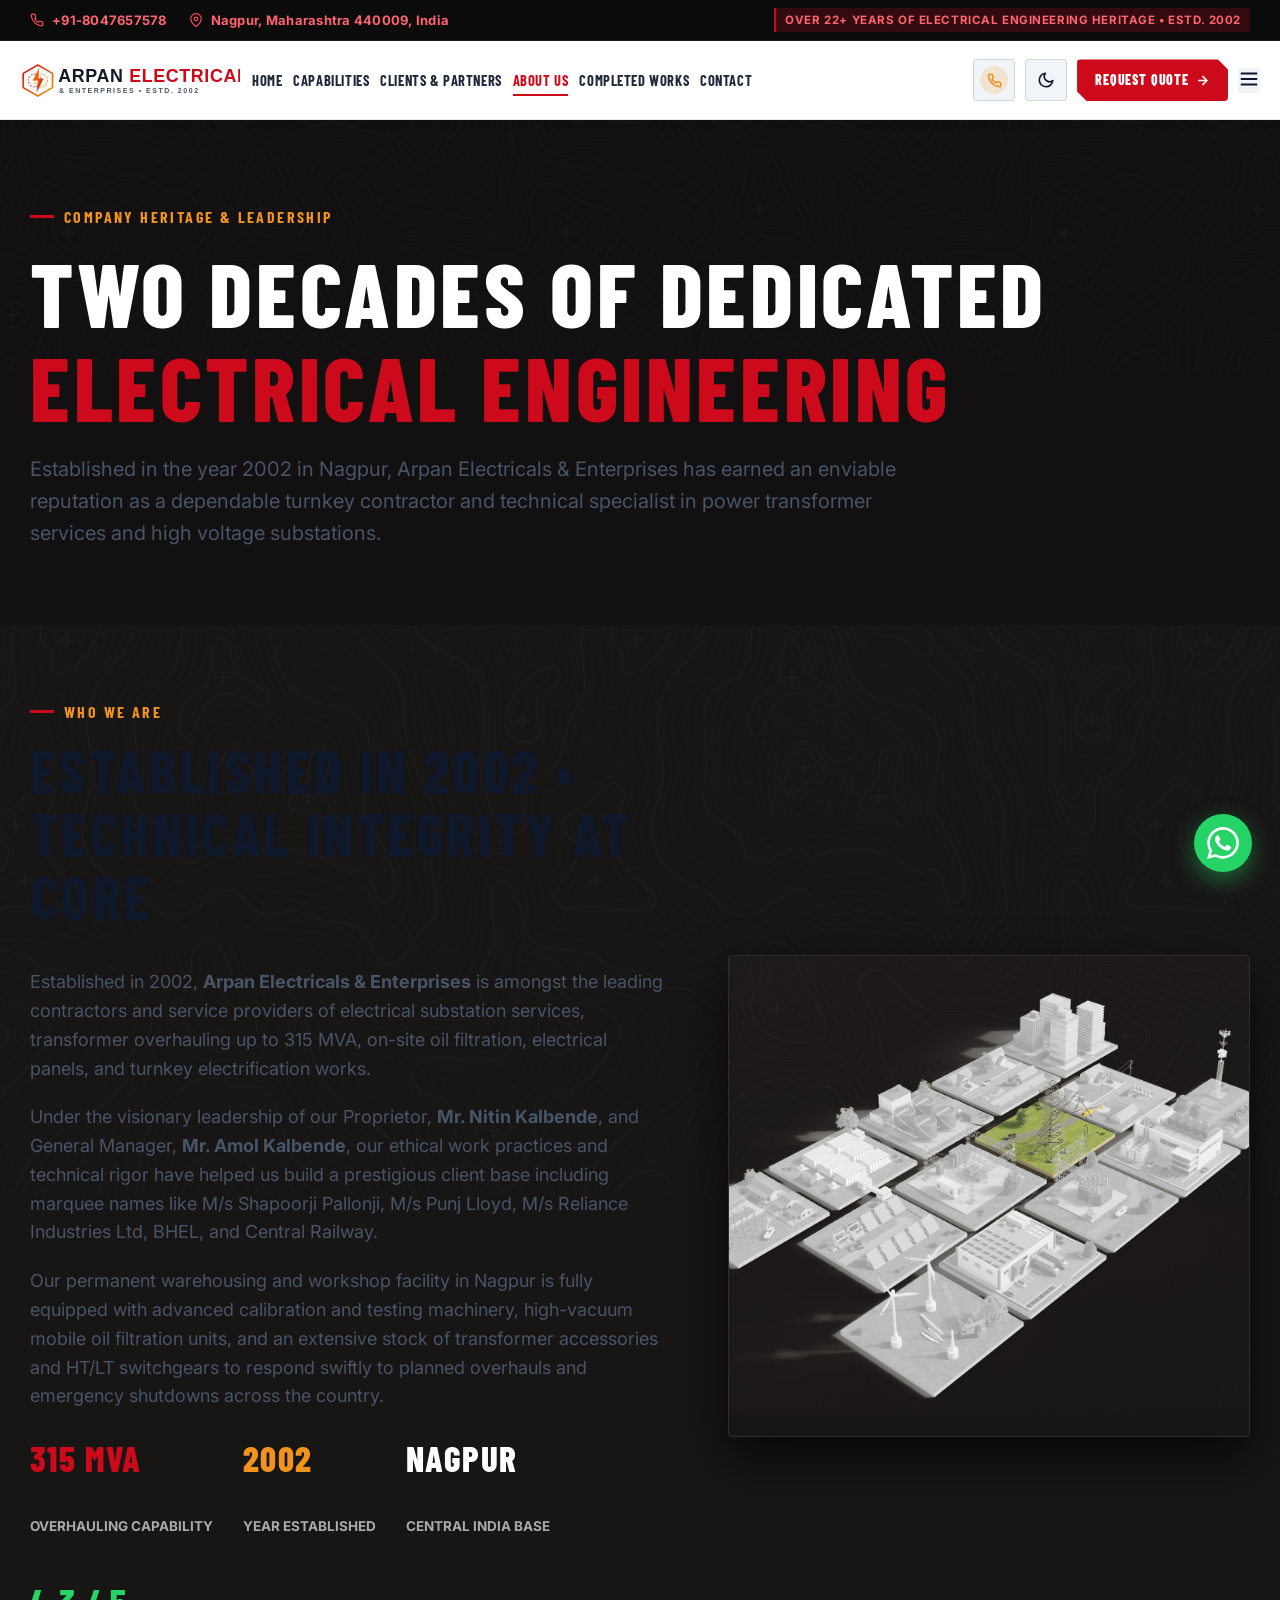
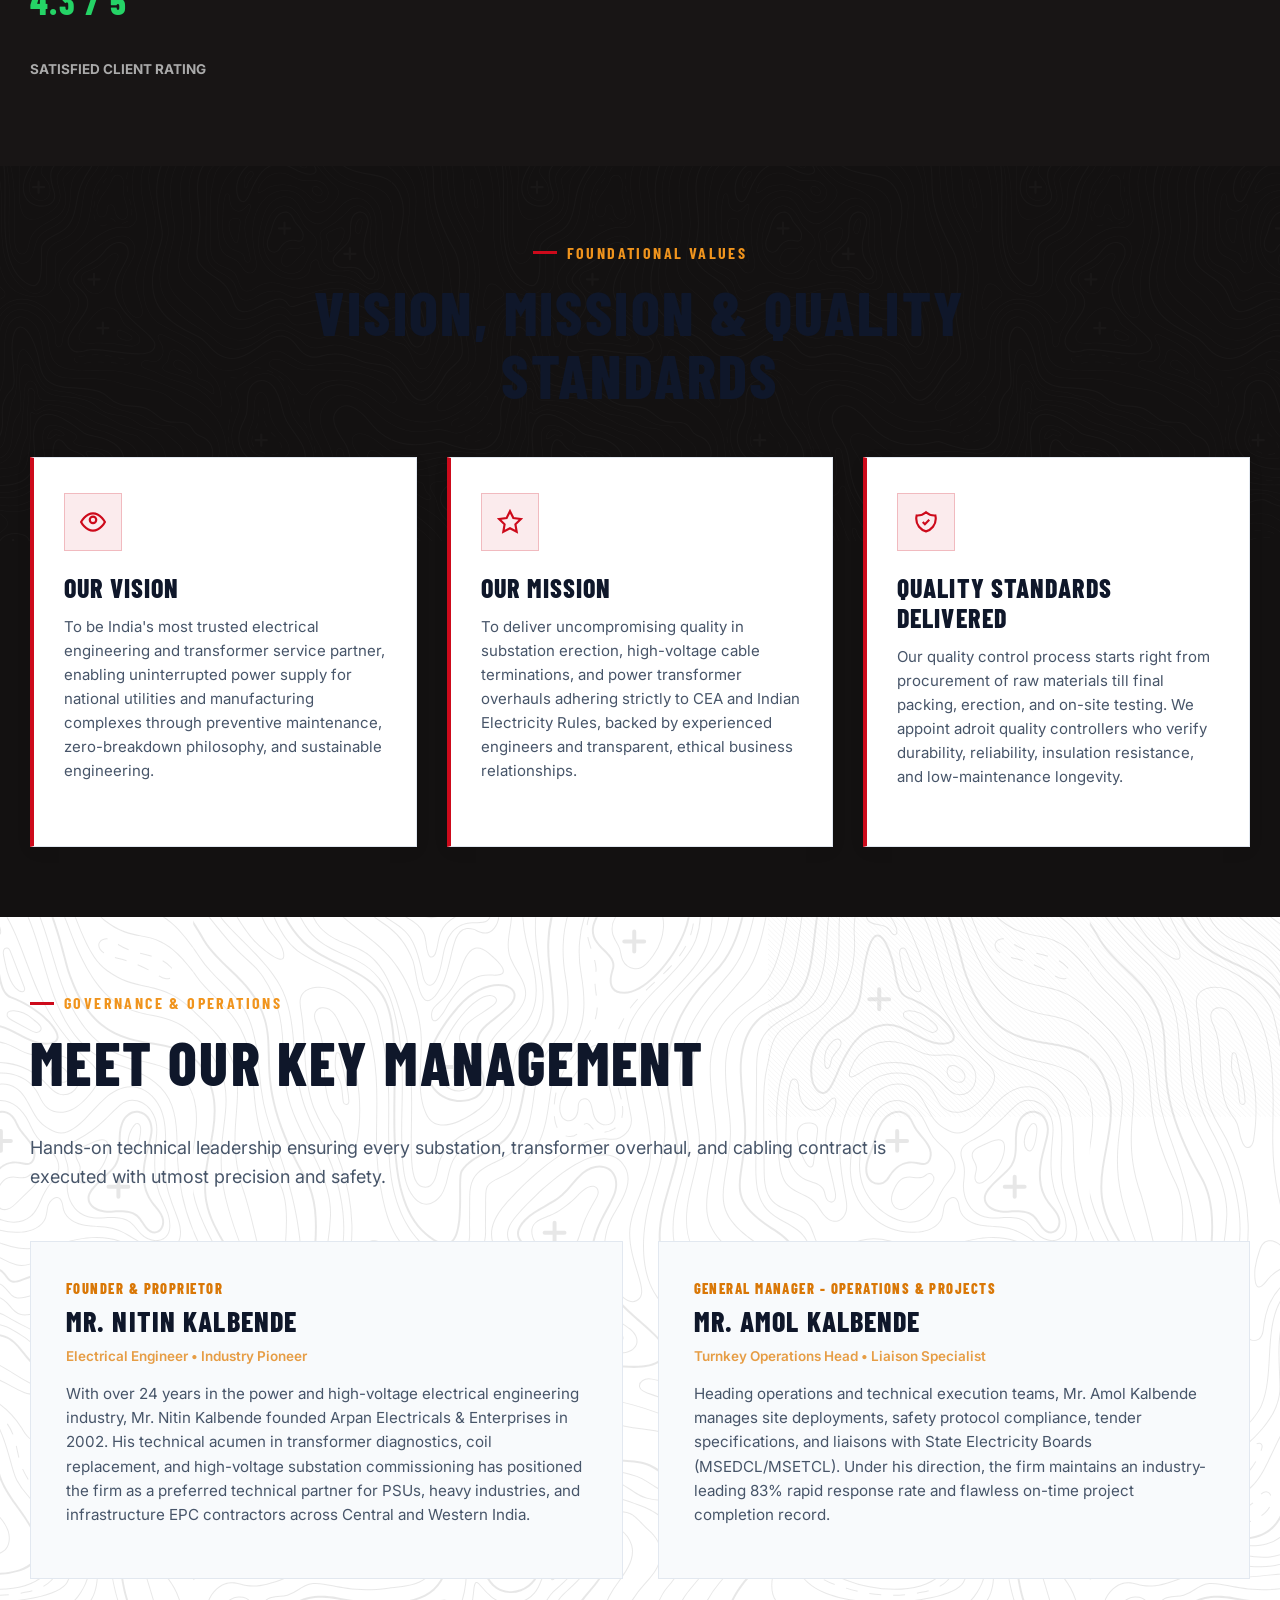
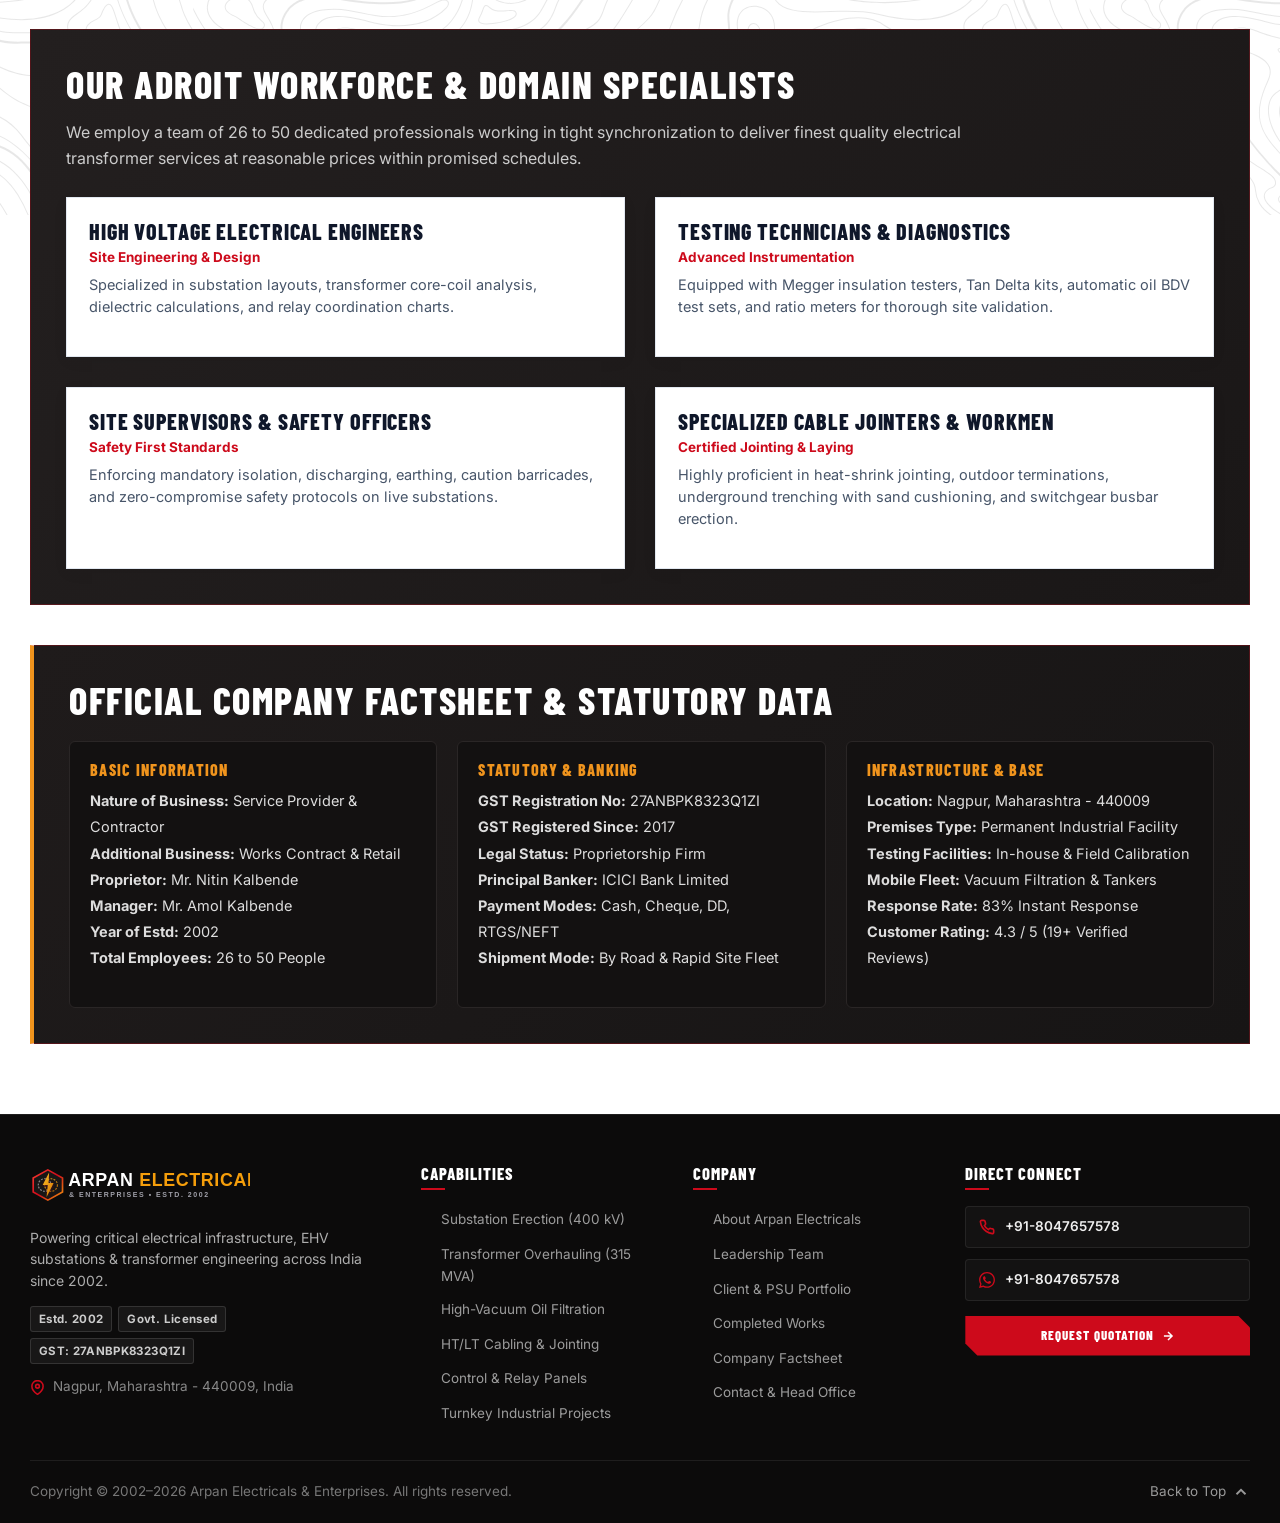
==== commit dc837eb5: "Update phone numbers: standardize exclusively to +91-8047657578 and sync all WhatsApp redirect URLs" ====
--- a/about.html
+++ b/about.html
@@ -28,9 +28,9 @@
           <svg fill="none" stroke="currentColor" stroke-width="2" viewBox="0 0 24 24"><path d="M22 16.92v3a2 2 0 0 1-2.18 2 19.79 19.79 0 0 1-8.63-3.07 19.5 19.5 0 0 1-6-6 19.79 19.79 0 0 1-3.07-8.67A2 2 0 0 1 4.11 2h3a2 2 0 0 1 2 1.72 12.84 12.84 0 0 0 .7 2.81 2 2 0 0 1-.45 2.11L8.09 9.91a16 16 0 0 0 6 6l1.27-1.27a2 2 0 0 1 2.11-.45 12.84 12.84 0 0 0 2.81.7A2 2 0 0 1 22 16.92z"></path></svg>
           <a href="tel:+918047657578">+91-8047657578</a>
         </span>
-        <span class="top-bar-item">
-          <svg fill="none" stroke="currentColor" stroke-width="2" viewBox="0 0 24 24"><path d="M3 21l1.65-3.8a9 9 0 1 1 3.4 2.9L3 21"/></svg>
-          <a href="https://wa.me/918855847066?text=Hello%20Arpan%20Electricals%20%26%20Enterprises%2C%20I%20would%20like%20to%20request%20an%20enquiry%20%2F%20quote%20for%20an%20Electrical%20Substation%20%2F%20Transformer%20project." target="_blank" rel="noopener noreferrer">+91-8855847066</a>
+        <span class="top-bar-item d-none-mobile">
+          <svg fill="none" stroke="currentColor" stroke-width="2" viewBox="0 0 24 24"><path d="M21 10c0 7-9 13-9 13s-9-6-9-13a9 9 0 0 1 18 0z"></path><circle cx="12" cy="10" r="3"></circle></svg>
+          <span>Nagpur, Maharashtra 440009, India</span>
         </span>
       </div>
       <div>
@@ -88,7 +88,7 @@
           </svg>
         </button>
 
-        <a href="https://wa.me/918855847066?text=Hello%20Arpan%20Electricals%20%26%20Enterprises%2C%20I%20would%20like%20to%20request%20an%20enquiry%20%2F%20quote%20for%20an%20Electrical%20Substation%20%2F%20Transformer%20project." target="_blank" rel="noopener noreferrer" class="btn btn-primary" title="Request Quote on WhatsApp (+91-8855847066)">
+        <a href="https://wa.me/918047657578?text=Hello%20Arpan%20Electricals%20%26%20Enterprises%2C%20I%20would%20like%20to%20request%20an%20enquiry%20%2F%20quote%20for%20an%20Electrical%20Substation%20%2F%20Transformer%20project." target="_blank" rel="noopener noreferrer" class="btn btn-primary" title="Request Quote on WhatsApp (+91-8047657578)">
           <span>Request Quote</span>
           <svg width="15" height="15" fill="none" stroke="currentColor" stroke-width="2.5" viewBox="0 0 24 24"><line x1="5" y1="12" x2="19" y2="12"></line><polyline points="12 5 19 12 12 19"></polyline></svg>
         </a>
@@ -135,10 +135,10 @@
       <a href="tel:+918047657578" style="color: var(--theme-secondary); font-weight: 700; display: block; margin-bottom: 0.8rem;">
         Phone: +91-8047657578
       </a>
-      <a href="https://wa.me/918855847066?text=Hello%20Arpan%20Electricals%20%26%20Enterprises%2C%20I%20would%20like%20to%20request%20an%20enquiry%20%2F%20quote%20for%20an%20Electrical%20Substation%20%2F%20Transformer%20project." target="_blank" rel="noopener noreferrer" style="color: #25d366; font-weight: 700; display: block; margin-bottom: 1.5rem;">
-        WhatsApp: +91-8855847066
+      <a href="https://wa.me/918047657578?text=Hello%20Arpan%20Electricals%20%26%20Enterprises%2C%20I%20would%20like%20to%20request%20an%20enquiry%20%2F%20quote%20for%20an%20Electrical%20Substation%20%2F%20Transformer%20project." target="_blank" rel="noopener noreferrer" style="color: #25d366; font-weight: 700; display: block; margin-bottom: 1.5rem;">
+        WhatsApp: +91-8047657578
       </a>
-      <a href="https://wa.me/918855847066?text=Hello%20Arpan%20Electricals%20%26%20Enterprises%2C%20I%20would%20like%20to%20request%20an%20enquiry%20%2F%20quote%20for%20an%20Electrical%20Substation%20%2F%20Transformer%20project." target="_blank" rel="noopener noreferrer" class="btn btn-primary" style="width: 100%;">Request Quote on WhatsApp</a>
+      <a href="https://wa.me/918047657578?text=Hello%20Arpan%20Electricals%20%26%20Enterprises%2C%20I%20would%20like%20to%20request%20an%20enquiry%20%2F%20quote%20for%20an%20Electrical%20Substation%20%2F%20Transformer%20project." target="_blank" rel="noopener noreferrer" class="btn btn-primary" style="width: 100%;">Request Quote on WhatsApp</a>
     </div>
   </aside>
 
@@ -415,11 +415,11 @@
               <svg width="16" height="16" viewBox="0 0 24 24" fill="none" stroke="currentColor" stroke-width="2.5" stroke-linecap="round" stroke-linejoin="round"><path d="M22 16.92v3a2 2 0 0 1-2.18 2 19.79 19.79 0 0 1-8.63-3.07 19.5 19.5 0 0 1-6-6 19.79 19.79 0 0 1-3.07-8.67A2 2 0 0 1 4.11 2h3a2 2 0 0 1 2 1.72 12.84 12.84 0 0 0 .7 2.81 2 2 0 0 1-.45 2.11L8.09 9.91a16 16 0 0 0 6 6l1.27-1.27a2 2 0 0 1 2.11-.45 12.84 12.84 0 0 0 2.81.7A2 2 0 0 1 22 16.92z"></path></svg>
               <span>+91-8047657578</span>
             </a>
-            <a href="https://wa.me/918855847066?text=Hello%20Arpan%20Electricals%20%26%20Enterprises%2C%20I%20would%20like%20to%20request%20an%20enquiry%20%2F%20quote%20for%20an%20Electrical%20Substation%20%2F%20Transformer%20project." target="_blank" rel="noopener noreferrer" class="f-contact-card">
+            <a href="https://wa.me/918047657578?text=Hello%20Arpan%20Electricals%20%26%20Enterprises%2C%20I%20would%20like%20to%20request%20an%20enquiry%20%2F%20quote%20for%20an%20Electrical%20Substation%20%2F%20Transformer%20project." target="_blank" rel="noopener noreferrer" class="f-contact-card">
               <svg width="16" height="16" viewBox="0 0 24 24" fill="currentColor"><path d="M.057 24l1.687-6.163c-1.041-1.804-1.588-3.849-1.587-5.946.003-6.556 5.338-11.891 11.893-11.891 3.181.001 6.167 1.24 8.413 3.488 2.245 2.248 3.481 5.236 3.48 8.414-.003 6.557-5.338 11.892-11.893 11.892-1.99-.001-3.951-.5-5.688-1.448l-6.305 1.654zm6.597-3.807c1.676.995 3.276 1.591 5.392 1.592 5.448 0 9.886-4.434 9.889-9.885.002-5.462-4.415-9.89-9.881-9.892-5.452 0-9.887 4.434-9.889 9.884-.001 2.225.651 3.891 1.746 5.634l-.999 3.648 3.742-.981zm11.387-5.464c-.074-.124-.272-.198-.57-.347-.297-.149-1.758-.868-2.031-.967-.272-.099-.47-.149-.669.149-.198.297-.768.967-.941 1.165-.173.198-.347.223-.644.074-.297-.149-1.255-.462-2.39-1.475-.883-.788-1.48-1.761-1.653-2.059-.173-.297-.018-.458.13-.606.134-.133.297-.347.446-.521.151-.172.2-.296.3-.495.099-.198.05-.372-.025-.521-.075-.148-.669-1.611-.916-2.206-.242-.579-.487-.501-.669-.51l-.57-.01c-.198 0-.52.074-.792.372s-1.04 1.016-1.04 2.479 1.065 2.876 1.213 3.074c.149.198 2.095 3.2 5.076 4.487.709.306 1.263.489 1.694.626.712.226 1.36.194 1.872.118.571-.085 1.758-.719 2.006-1.413.248-.695.248-1.29.173-1.414z"/></svg>
-              <span>+91-8855847066</span>
+              <span>+91-8047657578</span>
             </a>
-            <a href="https://wa.me/918855847066?text=Hello%20Arpan%20Electricals%20%26%20Enterprises%2C%20I%20would%20like%20to%20request%20an%20enquiry%20%2F%20quote%20for%20an%20Electrical%20Substation%20%2F%20Transformer%20project." target="_blank" rel="noopener noreferrer" class="btn btn-primary f-quote-btn">
+            <a href="https://wa.me/918047657578?text=Hello%20Arpan%20Electricals%20%26%20Enterprises%2C%20I%20would%20like%20to%20request%20an%20enquiry%20%2F%20quote%20for%20an%20Electrical%20Substation%20%2F%20Transformer%20project." target="_blank" rel="noopener noreferrer" class="btn btn-primary f-quote-btn">
               <span>Request Quotation</span>
               <svg width="14" height="14" viewBox="0 0 24 24" fill="none" stroke="currentColor" stroke-width="2.5"><path d="M5 12h14M12 5l7 7-7 7"/></svg>
             </a>
@@ -442,7 +442,7 @@
   <script src="js/main.js"></script>
 
     <!-- Floating Glowing WhatsApp Quick Connect -->
-  <a href="https://wa.me/918855847066?text=Hello%20Arpan%20Electricals%20%26%20Enterprises%2C%20I%20would%20like%20to%20request%20an%20enquiry%20%2F%20quote%20for%20an%20Electrical%20Substation%20%2F%20Transformer%20project." target="_blank" rel="noopener noreferrer" class="floating-whatsapp" title="Chat on WhatsApp (+91-8855847066)" aria-label="Chat on WhatsApp with Arpan Electricals">
+  <a href="https://wa.me/918047657578?text=Hello%20Arpan%20Electricals%20%26%20Enterprises%2C%20I%20would%20like%20to%20request%20an%20enquiry%20%2F%20quote%20for%20an%20Electrical%20Substation%20%2F%20Transformer%20project." target="_blank" rel="noopener noreferrer" class="floating-whatsapp" title="Chat on WhatsApp (+91-8047657578)" aria-label="Chat on WhatsApp with Arpan Electricals">
     <svg width="32" height="32" viewBox="0 0 24 24" fill="#ffffff"><path d="M.057 24l1.687-6.163c-1.041-1.804-1.588-3.849-1.587-5.946.003-6.556 5.338-11.891 11.893-11.891 3.181.001 6.167 1.24 8.413 3.488 2.245 2.248 3.481 5.236 3.48 8.414-.003 6.557-5.338 11.892-11.893 11.892-1.99-.001-3.951-.5-5.688-1.448l-6.305 1.654zm6.597-3.807c1.676.995 3.276 1.591 5.392 1.592 5.448 0 9.886-4.434 9.889-9.885.002-5.462-4.415-9.89-9.881-9.892-5.452 0-9.887 4.434-9.889 9.884-.001 2.225.651 3.891 1.746 5.634l-.999 3.648 3.742-.981zm11.387-5.464c-.074-.124-.272-.198-.57-.347-.297-.149-1.758-.868-2.031-.967-.272-.099-.47-.149-.669.149-.198.297-.768.967-.941 1.165-.173.198-.347.223-.644.074-.297-.149-1.255-.462-2.39-1.475-.883-.788-1.48-1.761-1.653-2.059-.173-.297-.018-.458.13-.606.134-.133.297-.347.446-.521.151-.172.2-.296.3-.495.099-.198.05-.372-.025-.521-.075-.148-.669-1.611-.916-2.206-.242-.579-.487-.501-.669-.51l-.57-.01c-.198 0-.52.074-.792.372s-1.04 1.016-1.04 2.479 1.065 2.876 1.213 3.074c.149.198 2.095 3.2 5.076 4.487.709.306 1.263.489 1.694.626.712.226 1.36.194 1.872.118.571-.085 1.758-.719 2.006-1.413.248-.695.248-1.29.173-1.414z"/></svg>
   </a>
 
--- a/css/quanta-theme.css
+++ b/css/quanta-theme.css
@@ -282,7 +282,8 @@
   display: inline-flex;
   align-items: center;
   gap: 0.8rem;
-  color: #b8b8b8;
+  color: #ff6470;
+  font-weight: 700;
   transition: var(--transition);
   font-size: 1.3rem;
 }
@@ -292,7 +293,8 @@
 }
 
 .top-bar-item svg {
-  stroke: var(--theme-primary);
+  stroke: #ff4d5a !important;
+  color: #ff4d5a !important;
   width: 14px;
   height: 14px;
   flex-shrink: 0;
@@ -2500,7 +2502,8 @@
 }
 :root:not([data-theme="dark"]) .top-bar-item a,
 :root:not([data-theme="dark"]) .top-bar-item span {
-  color: #475569;
+  color: #ff6470 !important;
+  font-weight: 700 !important;
 }
 :root:not([data-theme="dark"]) .top-bar-item a:hover {
   color: #cd0a1b;
@@ -3060,3 +3063,397 @@
     font-size: 1.1rem !important;
   }
 }
+
+
+/* ==========================================================================
+   TOP CONTACT BAR (BOLD VIVID RED MATCHING GST NUMBER IN BOTH MODES)
+   ========================================================================== */
+.top-contact-bar {
+  background-color: #0c0b0b !important;
+}
+
+.top-bar-item a,
+.top-bar-item span {
+  color: #ff6470 !important;
+  font-weight: 700 !important;
+  letter-spacing: 0.02em !important;
+}
+
+.top-bar-item a:hover,
+.top-bar-item span:hover {
+  color: #ffffff !important;
+}
+
+.top-bar-item svg {
+  stroke: #ff4d5a !important;
+  color: #ff4d5a !important;
+}
+
+.top-bar-badge {
+  background-color: rgba(205, 10, 27, 0.2) !important;
+  color: #ff6470 !important;
+  border-left: 2px solid #cd0a1b !important;
+  font-weight: 700 !important;
+}
+
+:root:not([data-theme="dark"]) .top-contact-bar {
+  background-color: #0c0b0b !important;
+}
+
+:root:not([data-theme="dark"]) .top-bar-item a,
+:root:not([data-theme="dark"]) .top-bar-item span {
+  color: #ff6470 !important;
+  font-weight: 700 !important;
+}
+
+:root:not([data-theme="dark"]) .top-bar-badge {
+  background-color: rgba(205, 10, 27, 0.2) !important;
+  color: #ff6470 !important;
+  border-left: 2px solid #cd0a1b !important;
+  font-weight: 700 !important;
+}
+
+/* ==========================================================================
+   COMPLETE LIGHT MODE STYLING SYSTEM (ZERO BLUR, CRISP CARDS & CONTRAST)
+   ========================================================================== */
+
+/* 1. Capabilities Section & Cards (.cap-card) in Light Mode */
+:root:not([data-theme="dark"]) #capabilities,
+:root:not([data-theme="dark"]) .section-capabilities {
+  background-color: #ffffff !important;
+}
+
+:root:not([data-theme="dark"]) .cap-card {
+  background: #ffffff !important;
+  border: 1px solid #e2e8f0 !important;
+  box-shadow: 0 4px 18px rgba(0, 0, 0, 0.04) !important;
+  border-left: 4px solid #cd0a1b !important;
+}
+
+:root:not([data-theme="dark"]) .cap-card:hover {
+  background: #ffffff !important;
+  border-color: #cd0a1b !important;
+  box-shadow: 0 12px 28px rgba(205, 10, 27, 0.12) !important;
+  transform: translateY(-6px);
+}
+
+:root:not([data-theme="dark"]) .cap-card-icon {
+  background: rgba(205, 10, 27, 0.08) !important;
+  border: 1px solid rgba(205, 10, 27, 0.22) !important;
+  color: #cd0a1b !important;
+}
+
+:root:not([data-theme="dark"]) .cap-card-icon svg {
+  stroke: #cd0a1b !important;
+}
+
+:root:not([data-theme="dark"]) .cap-card-title {
+  color: #0f172a !important;
+  font-weight: 800 !important;
+}
+
+:root:not([data-theme="dark"]) .cap-card-desc {
+  color: #475569 !important;
+  line-height: 1.6 !important;
+}
+
+:root:not([data-theme="dark"]) .cap-card-link {
+  color: #0f172a !important;
+  font-weight: 800 !important;
+}
+
+:root:not([data-theme="dark"]) .cap-card-link svg {
+  stroke: #cd0a1b !important;
+}
+
+:root:not([data-theme="dark"]) .cap-card:hover .cap-card-link {
+  color: #cd0a1b !important;
+}
+
+/* 2. Why Choose Us / Strategic Pillars in Light Mode */
+:root:not([data-theme="dark"]) #why-choose-us,
+:root:not([data-theme="dark"]) .pillars-section,
+:root:not([data-theme="dark"]) .section-pillars {
+  background-color: #f8fafc !important;
+}
+
+:root:not([data-theme="dark"]) #why-choose-us .h2,
+:root:not([data-theme="dark"]) .pillars-section .h2 {
+  color: #0f172a !important;
+  text-shadow: none !important;
+}
+
+:root:not([data-theme="dark"]) #why-choose-us .section-description,
+:root:not([data-theme="dark"]) .pillars-section .section-description {
+  color: #334155 !important;
+  text-shadow: none !important;
+}
+
+:root:not([data-theme="dark"]) #why-choose-us .pillar-content h4 {
+  color: #0f172a !important;
+  text-shadow: none !important;
+}
+
+:root:not([data-theme="dark"]) #why-choose-us .pillar-content p {
+  color: #475569 !important;
+  text-shadow: none !important;
+}
+
+:root:not([data-theme="dark"]) #why-choose-us .pillar-number {
+  color: #cd0a1b !important;
+  background: rgba(205, 10, 27, 0.08) !important;
+  border-color: rgba(205, 10, 27, 0.2) !important;
+}
+
+/* 3. Testimonials / Client Satisfaction in Light Mode (Pure Crisp Typography - ZERO BLUR) */
+:root:not([data-theme="dark"]) #testimonials,
+:root:not([data-theme="dark"]) .section-testimonials {
+  background-color: #ffffff !important;
+}
+
+:root:not([data-theme="dark"]) #testimonials .h2,
+:root:not([data-theme="dark"]) .section-testimonials .h2 {
+  color: #0f172a !important;
+  text-shadow: none !important;
+}
+
+:root:not([data-theme="dark"]) #testimonials .section-description,
+:root:not([data-theme="dark"]) .section-testimonials .section-description {
+  color: #334155 !important;
+  text-shadow: none !important;
+}
+
+:root:not([data-theme="dark"]) #testimonials .section-description strong,
+:root:not([data-theme="dark"]) .section-testimonials .section-description strong {
+  color: #0f172a !important;
+}
+
+:root:not([data-theme="dark"]) #testimonials .cap-card {
+  background: #ffffff !important;
+  border: 1px solid #e2e8f0 !important;
+  box-shadow: 0 4px 18px rgba(0, 0, 0, 0.04) !important;
+  border-left: 1px solid #e2e8f0 !important;
+}
+
+:root:not([data-theme="dark"]) #testimonials .cap-card:hover {
+  border-color: #cd0a1b !important;
+  box-shadow: 0 10px 25px rgba(205, 10, 27, 0.08) !important;
+}
+
+:root:not([data-theme="dark"]) #testimonials .cap-card h4 {
+  color: #0f172a !important;
+  text-shadow: none !important;
+}
+
+:root:not([data-theme="dark"]) #testimonials .cap-card p,
+:root:not([data-theme="dark"]) #testimonials .cap-card .cap-card-desc {
+  color: #475569 !important;
+  text-shadow: none !important;
+}
+
+:root:not([data-theme="dark"]) #testimonials .cap-card strong {
+  color: #0f172a !important;
+}
+
+:root:not([data-theme="dark"]) #testimonials .cap-card div[style*="border-top"] {
+  border-top-color: #e2e8f0 !important;
+  color: #64748b !important;
+}
+
+/* 4. Contact Cards & Form Panel in Light Mode */
+:root:not([data-theme="dark"]) #contact {
+  background-color: #f8fafc !important;
+}
+
+:root:not([data-theme="dark"]) .contact-card-item {
+  background: #ffffff !important;
+  border: 1px solid #e2e8f0 !important;
+  border-left: 4px solid #cd0a1b !important;
+  box-shadow: 0 4px 16px rgba(0, 0, 0, 0.04) !important;
+}
+
+:root:not([data-theme="dark"]) .contact-card-item h4 {
+  color: #0f172a !important;
+}
+
+:root:not([data-theme="dark"]) .contact-card-item p,
+:root:not([data-theme="dark"]) .contact-card-item span,
+:root:not([data-theme="dark"]) .contact-card-item a {
+  color: #475569 !important;
+}
+
+:root:not([data-theme="dark"]) .contact-card-item a:hover {
+  color: #cd0a1b !important;
+}
+
+:root:not([data-theme="dark"]) .contact-form-panel {
+  background: #ffffff !important;
+  border: 1px solid #e2e8f0 !important;
+  box-shadow: 0 8px 30px rgba(0, 0, 0, 0.06) !important;
+}
+
+:root:not([data-theme="dark"]) .contact-form-panel h3 {
+  color: #0f172a !important;
+}
+
+:root:not([data-theme="dark"]) .form-label {
+  color: #1e293b !important;
+}
+
+:root:not([data-theme="dark"]) .form-control {
+  background: #f8fafc !important;
+  border: 1px solid #cbd5e1 !important;
+  color: #0f172a !important;
+}
+
+:root:not([data-theme="dark"]) .form-control:focus {
+  background: #ffffff !important;
+  border-color: #cd0a1b !important;
+}
+
+:root:not([data-theme="dark"]) select.form-control {
+  background: #f8fafc !important;
+  color: #0f172a !important;
+}
+
+/* 5. Advisory / Leadership Factsheet Items in Light Mode */
+:root:not([data-theme="dark"]) .advisory-item {
+  background: #ffffff !important;
+  border: 1px solid #e2e8f0 !important;
+  box-shadow: 0 4px 16px rgba(0, 0, 0, 0.04) !important;
+  padding: 2.2rem !important;
+}
+
+:root:not([data-theme="dark"]) .advisory-item h4 {
+  color: #0f172a !important;
+}
+
+:root:not([data-theme="dark"]) .advisory-item .exp-badge {
+  color: #cd0a1b !important;
+}
+
+:root:not([data-theme="dark"]) .advisory-item p {
+  color: #475569 !important;
+}
+
+/* ==========================================================================
+   COMPLETE DARK MODE STYLING SYSTEM
+   ========================================================================== */
+[data-theme="dark"] #capabilities,
+[data-theme="dark"] #why-choose-us,
+[data-theme="dark"] #testimonials,
+[data-theme="dark"] #contact {
+  background-color: #121010 !important;
+}
+
+[data-theme="dark"] .cap-card {
+  background: #1e1b1b !important;
+  border: 1px solid rgba(255, 255, 255, 0.08) !important;
+  border-left: 4px solid var(--theme-primary) !important;
+}
+
+[data-theme="dark"] .cap-card:hover {
+  background: #252222 !important;
+  border-color: rgba(205, 10, 27, 0.5) !important;
+}
+
+[data-theme="dark"] .cap-card-title {
+  color: #ffffff !important;
+}
+
+[data-theme="dark"] .cap-card-desc {
+  color: #adadad !important;
+}
+
+[data-theme="dark"] .cap-card-link {
+  color: #ffffff !important;
+}
+
+[data-theme="dark"] .cap-card-icon {
+  background: rgba(205, 10, 27, 0.12) !important;
+  border: 1px solid rgba(205, 10, 27, 0.3) !important;
+}
+
+[data-theme="dark"] .cap-card-icon svg {
+  stroke: var(--theme-secondary) !important;
+}
+
+[data-theme="dark"] #why-choose-us .h2,
+[data-theme="dark"] #testimonials .h2 {
+  color: #ffffff !important;
+  text-shadow: 0 4px 16px rgba(0, 0, 0, 0.9) !important;
+}
+
+[data-theme="dark"] #why-choose-us .section-description,
+[data-theme="dark"] #testimonials .section-description {
+  color: #cbd5e1 !important;
+  text-shadow: 0 2px 8px rgba(0, 0, 0, 0.8) !important;
+}
+
+[data-theme="dark"] #why-choose-us .pillar-content h4 {
+  color: #ffffff !important;
+}
+
+[data-theme="dark"] #why-choose-us .pillar-content p {
+  color: #adadad !important;
+}
+
+[data-theme="dark"] #testimonials .cap-card {
+  background: #181515 !important;
+  border: 1px solid rgba(255, 255, 255, 0.08) !important;
+}
+
+[data-theme="dark"] #testimonials .cap-card h4 {
+  color: #ffffff !important;
+}
+
+[data-theme="dark"] #testimonials .cap-card p,
+[data-theme="dark"] #testimonials .cap-card .cap-card-desc {
+  color: #adadad !important;
+}
+
+[data-theme="dark"] #testimonials .cap-card strong {
+  color: #ffffff !important;
+}
+
+[data-theme="dark"] .contact-card-item {
+  background: #201d1d !important;
+  border: 1px solid rgba(255, 255, 255, 0.05) !important;
+  border-left: 4px solid var(--theme-primary) !important;
+}
+
+[data-theme="dark"] .contact-card-item h4 {
+  color: #ffffff !important;
+}
+
+[data-theme="dark"] .contact-card-item p,
+[data-theme="dark"] .contact-card-item a {
+  color: #adadad !important;
+}
+
+[data-theme="dark"] .contact-form-panel {
+  background: #1c1a1a !important;
+  border: 1px solid rgba(255, 255, 255, 0.1) !important;
+}
+
+[data-theme="dark"] .contact-form-panel h3 {
+  color: #ffffff !important;
+}
+
+[data-theme="dark"] .form-control {
+  background: #282424 !important;
+  color: #ffffff !important;
+  border-color: rgba(255, 255, 255, 0.15) !important;
+}
+
+[data-theme="dark"] select.form-control {
+  background: #282424 !important;
+  color: #ffffff !important;
+}
+
+/* Hide Toast permanently */
+.toast {
+  display: none !important;
+  visibility: hidden !important;
+  opacity: 0 !important;
+}
